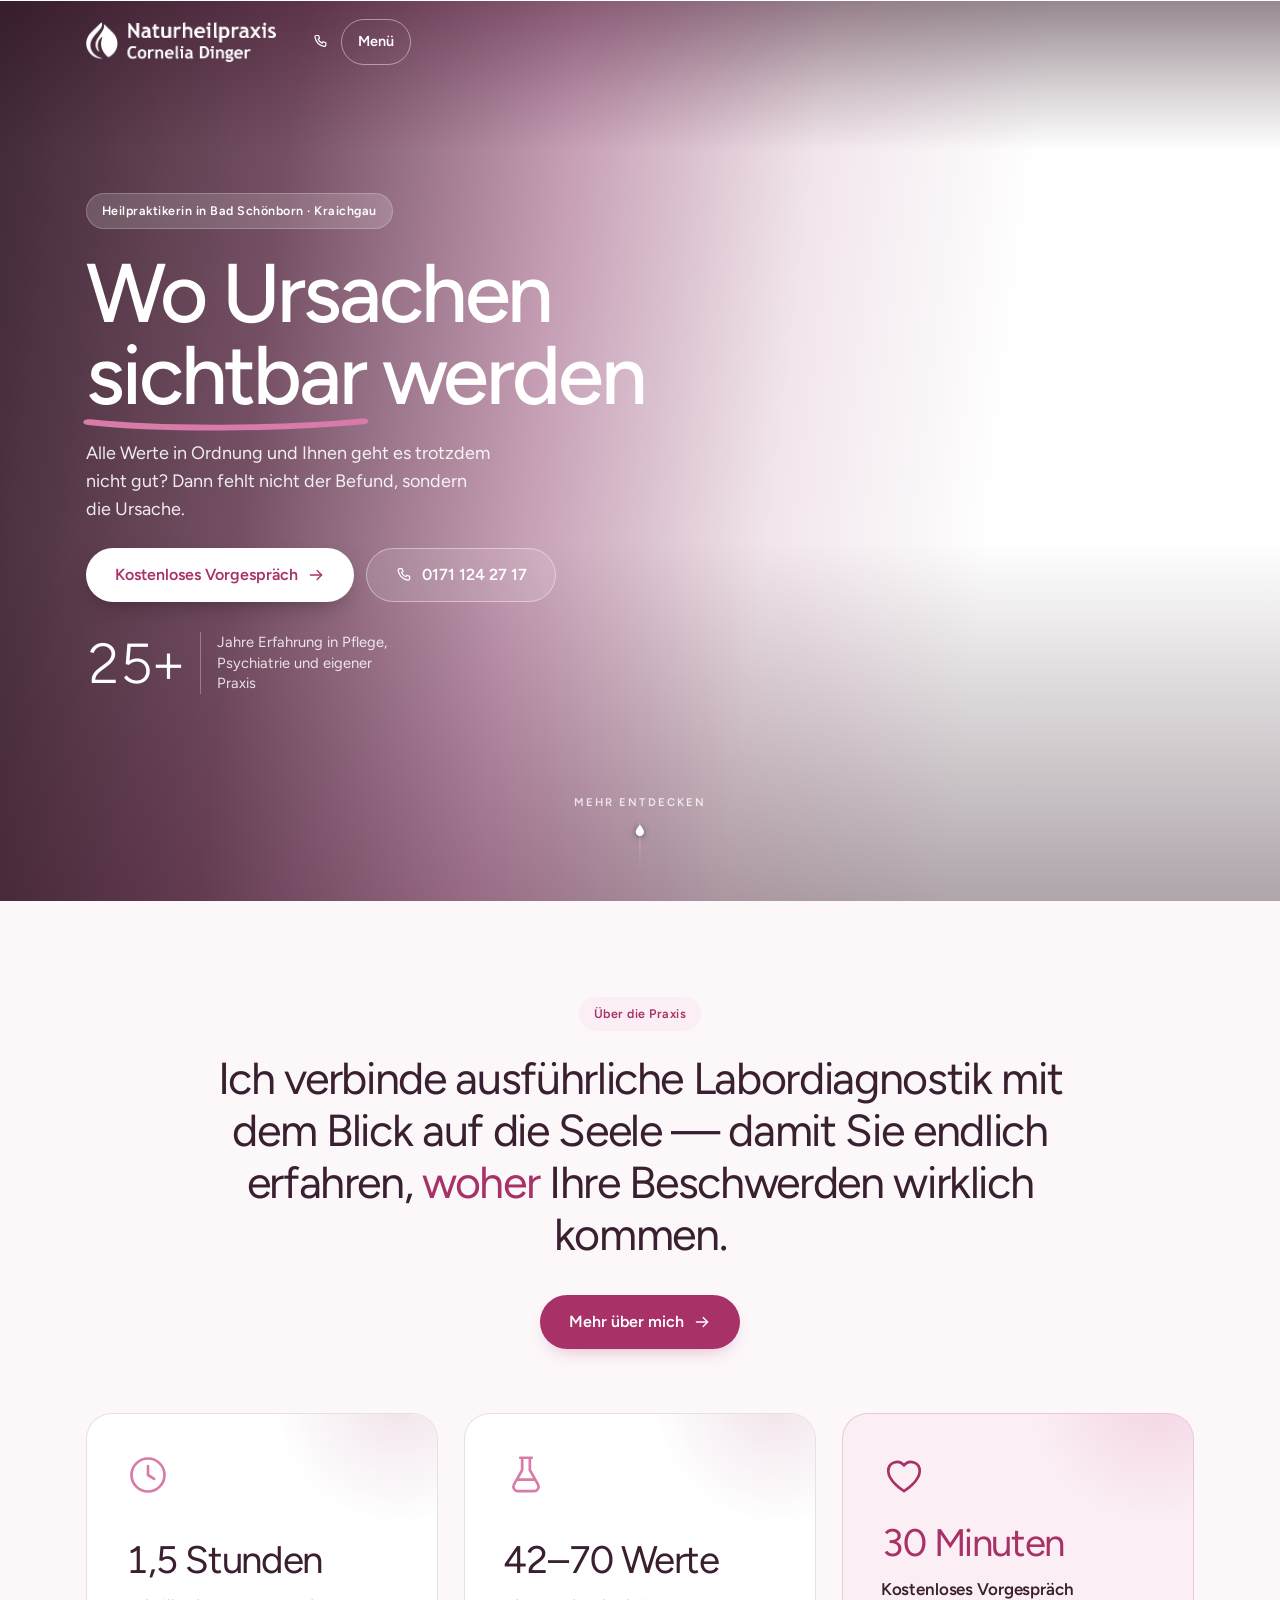
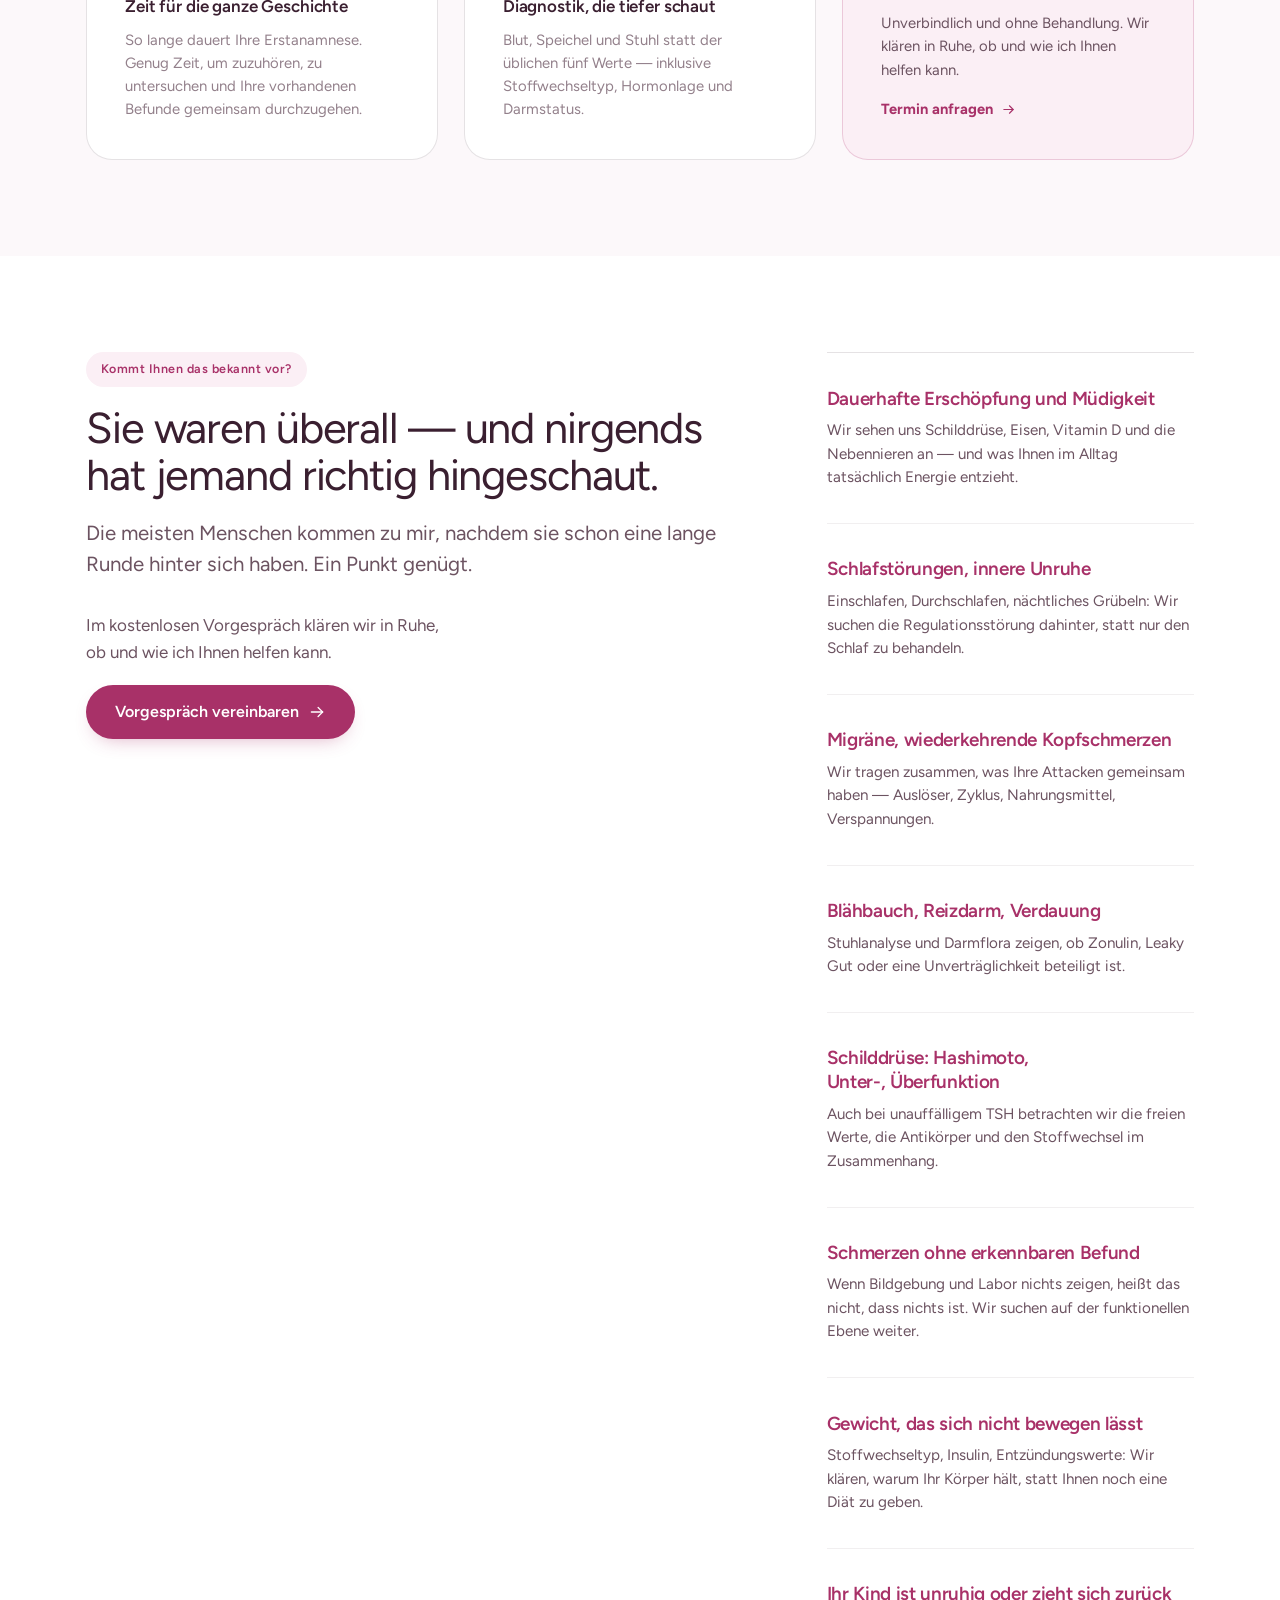
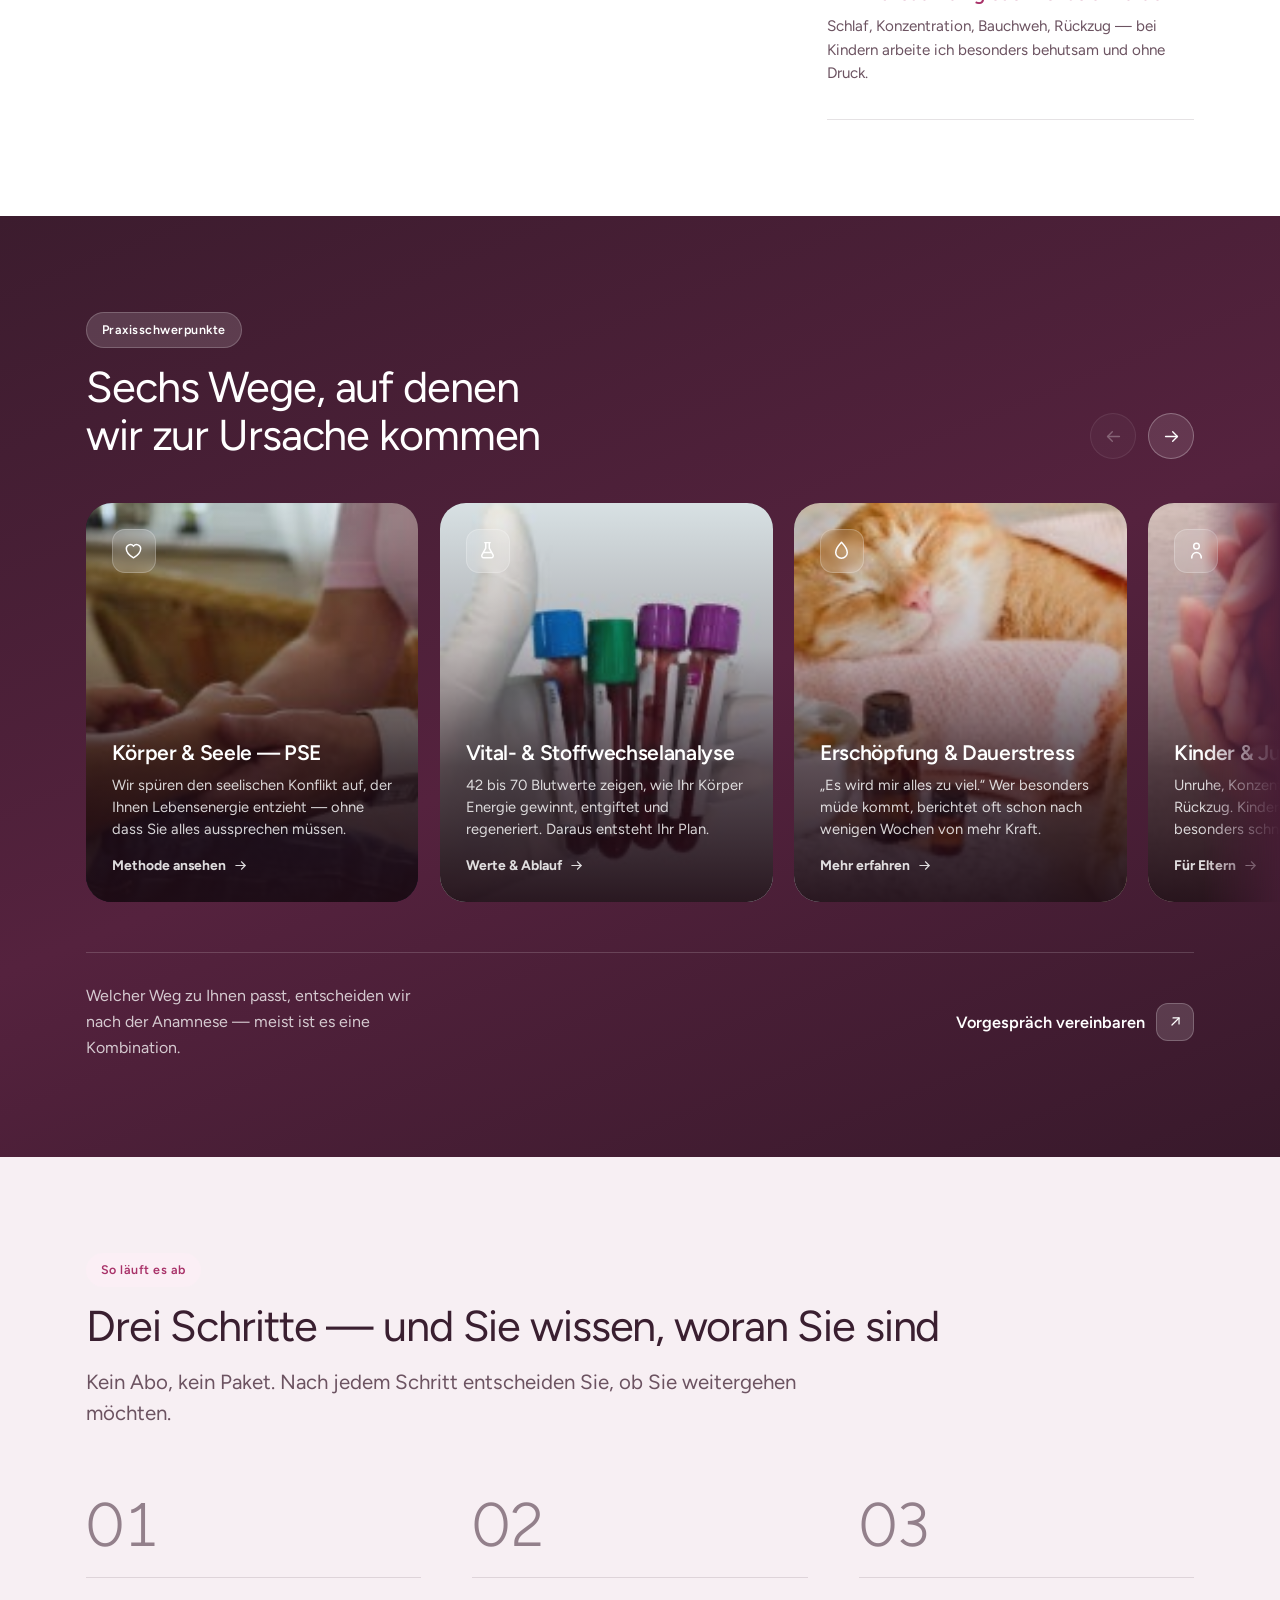
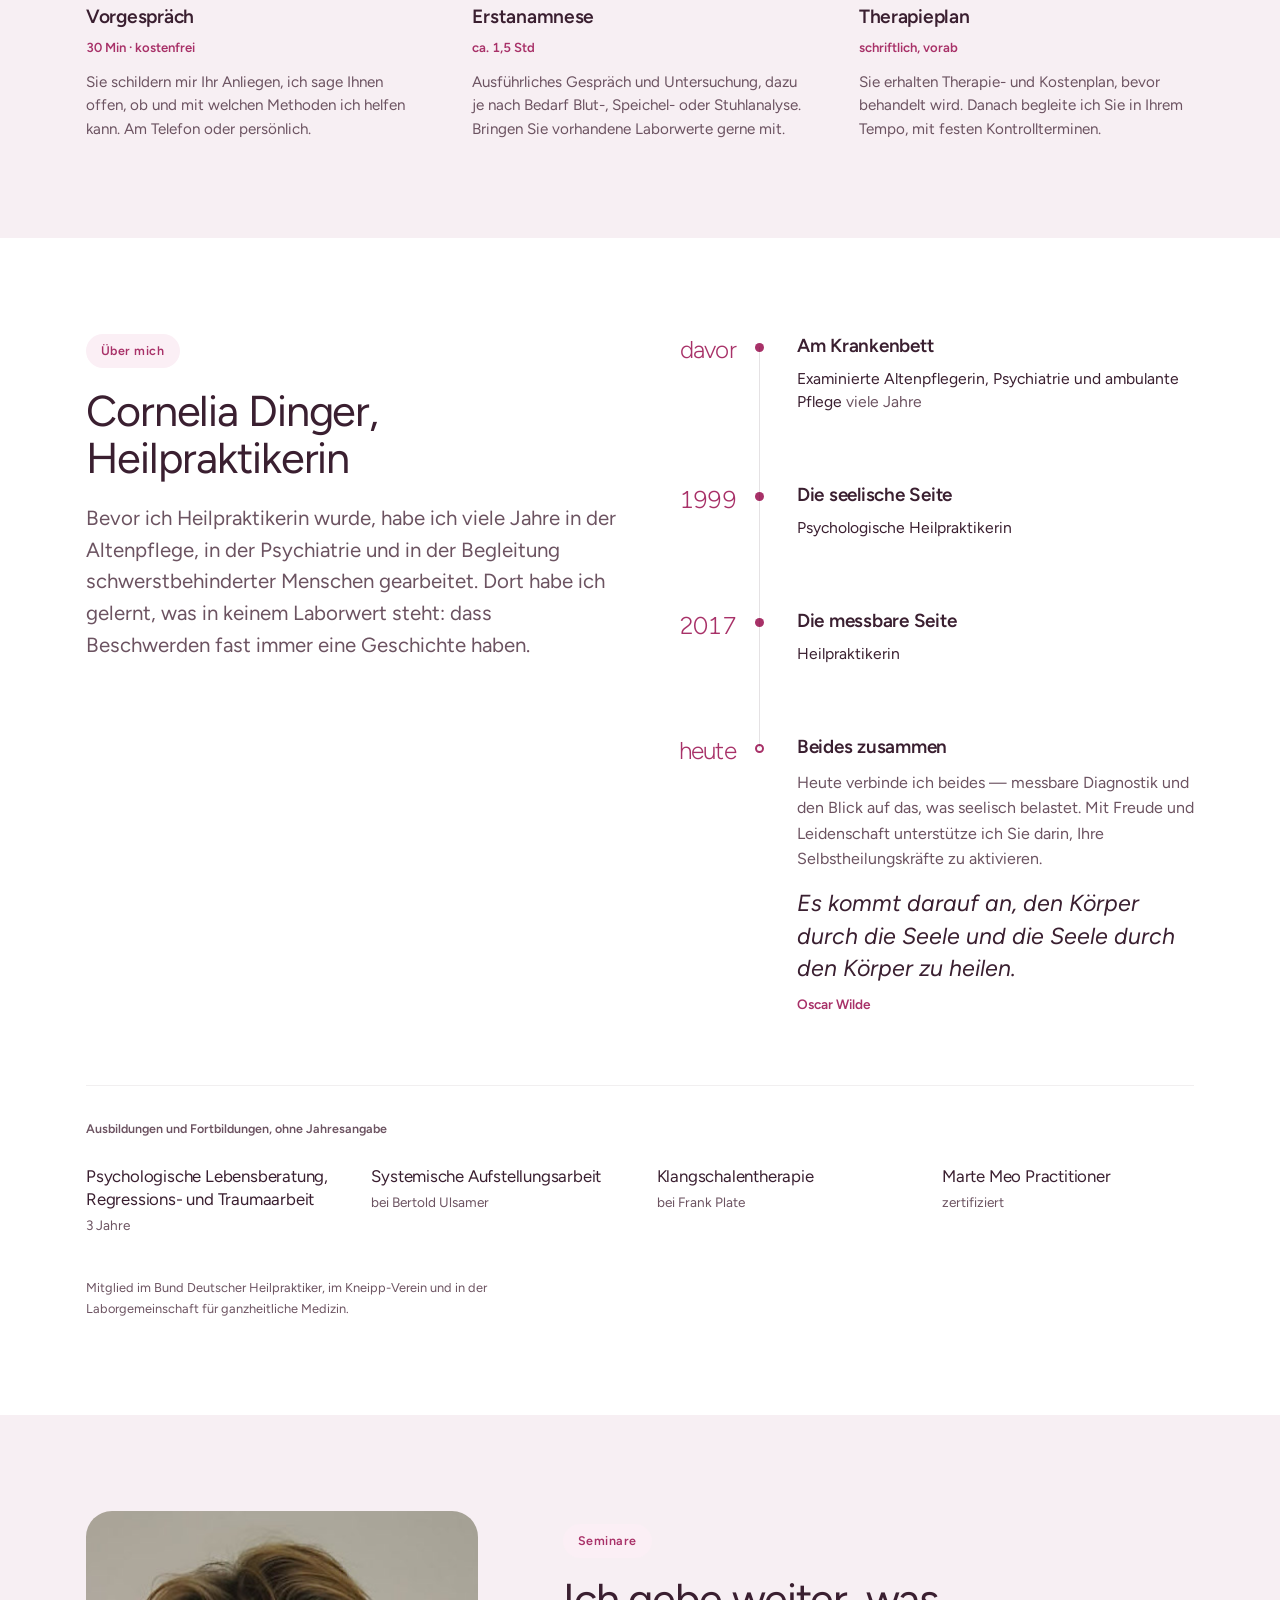
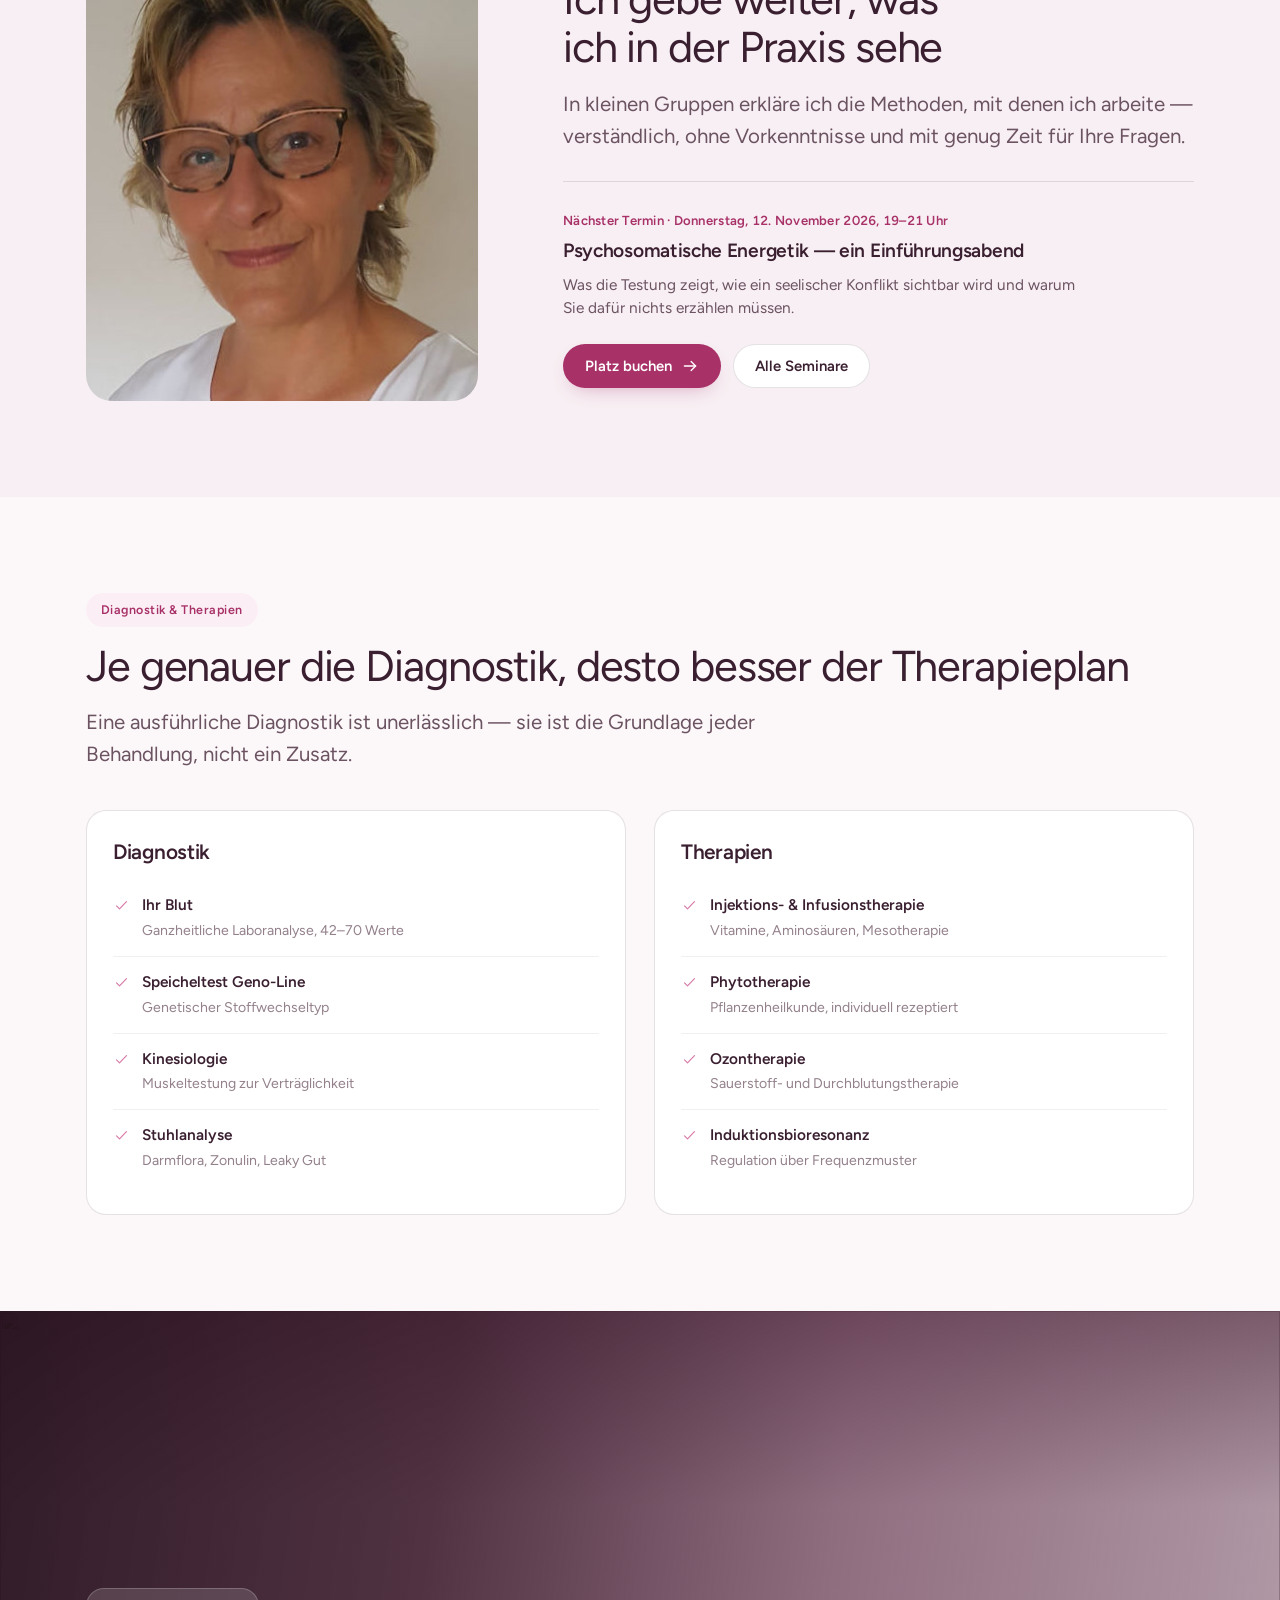
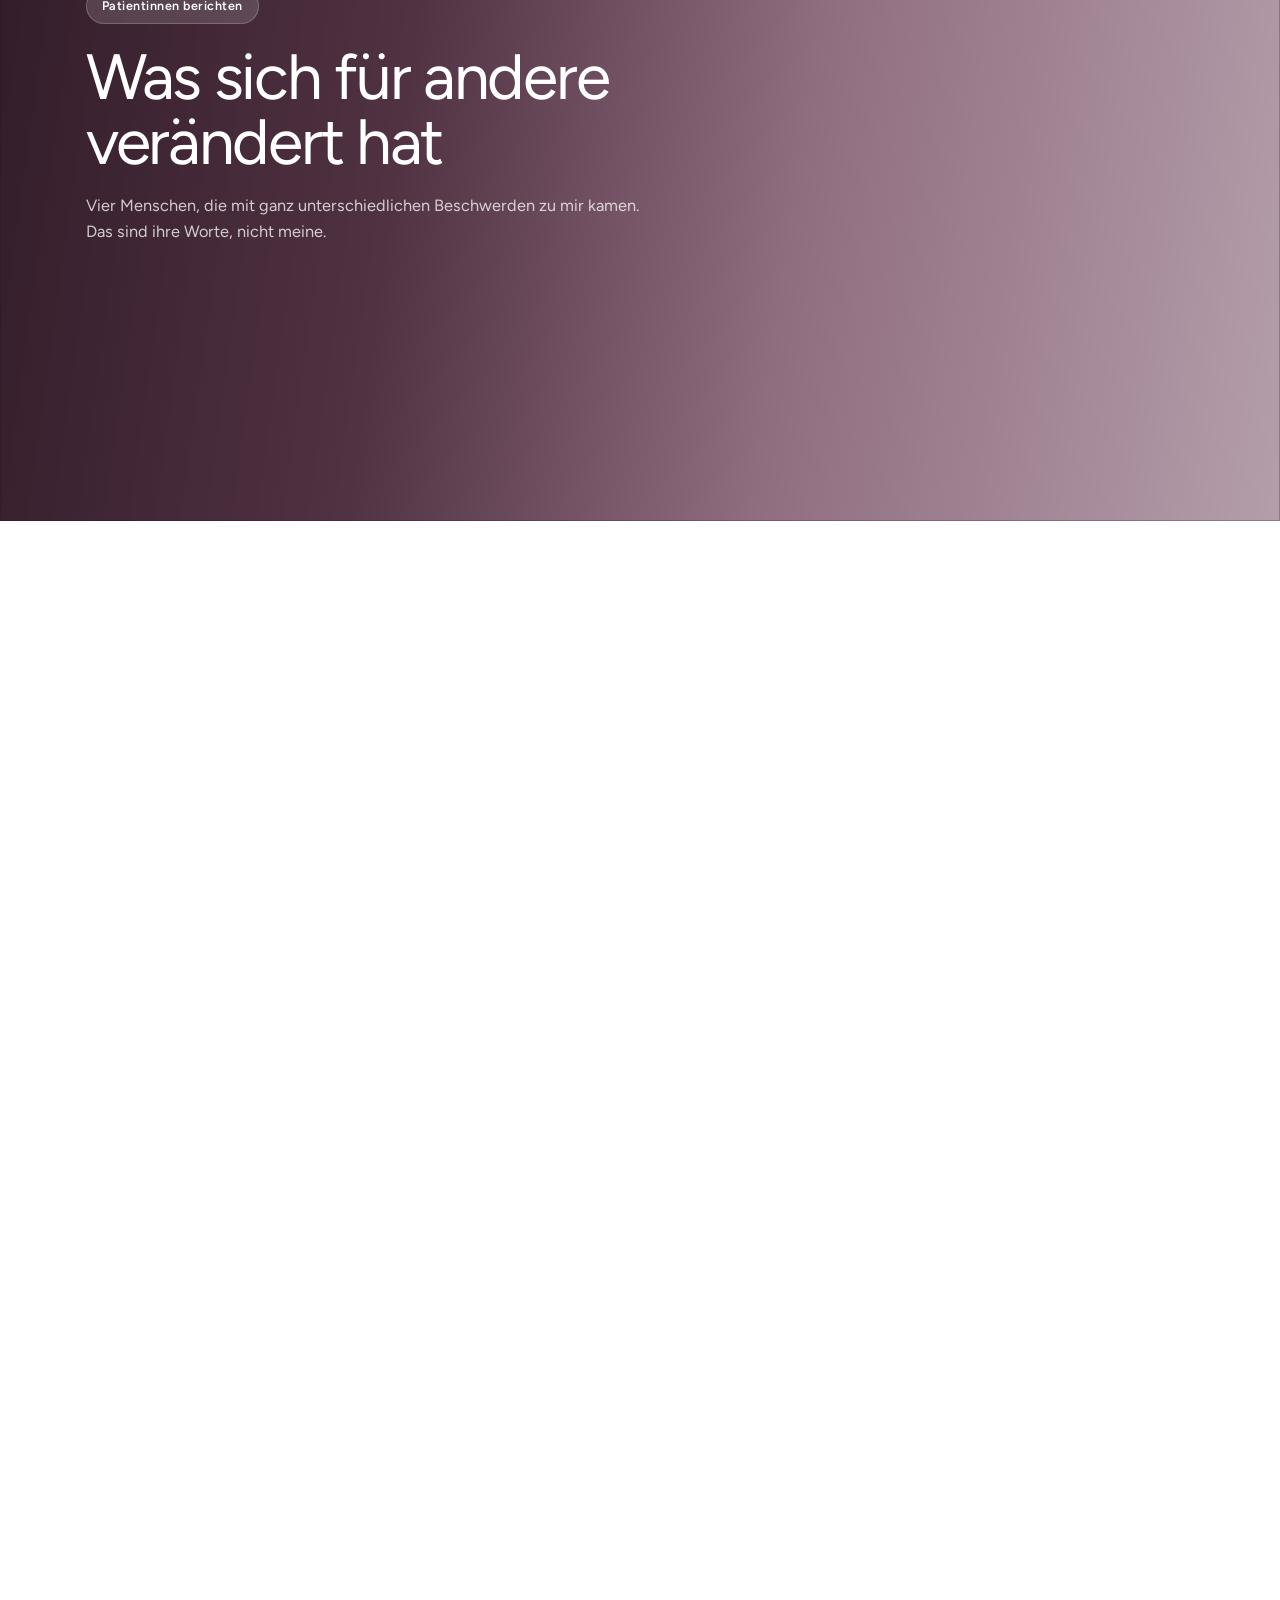
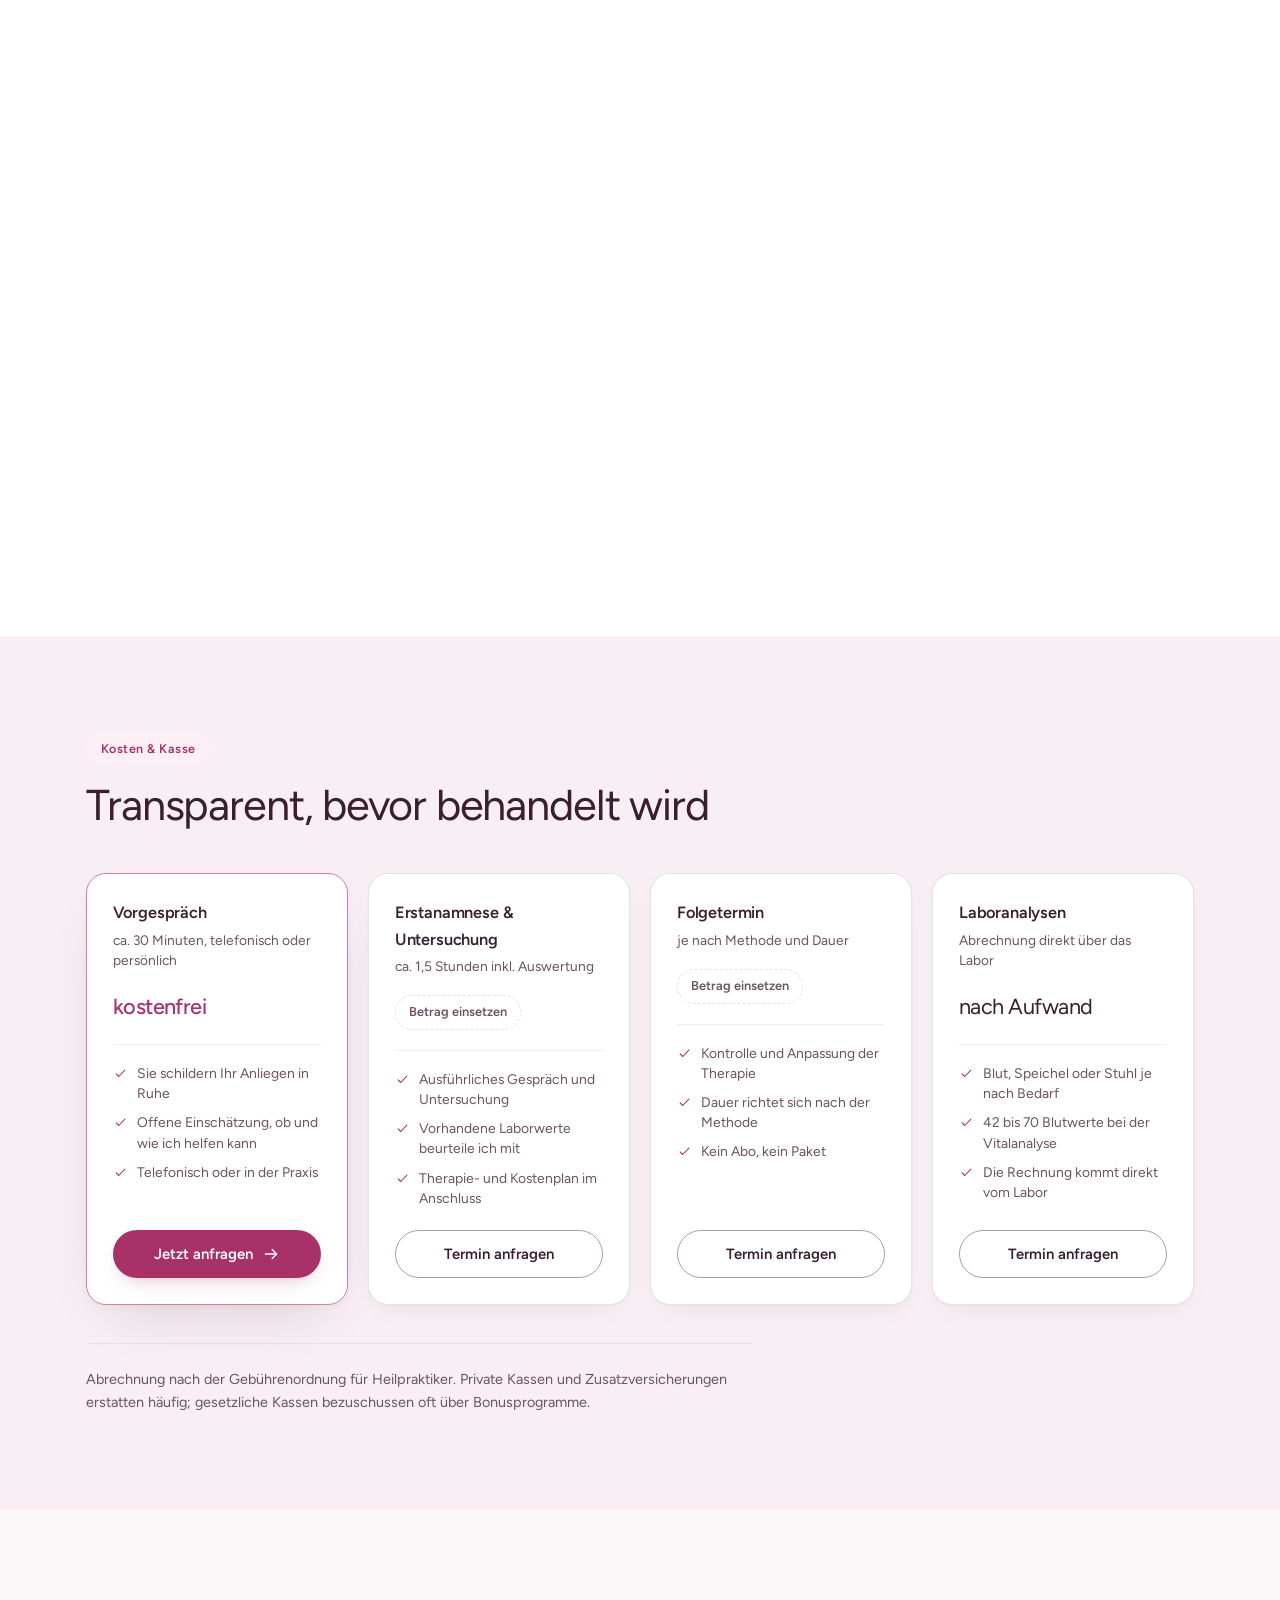
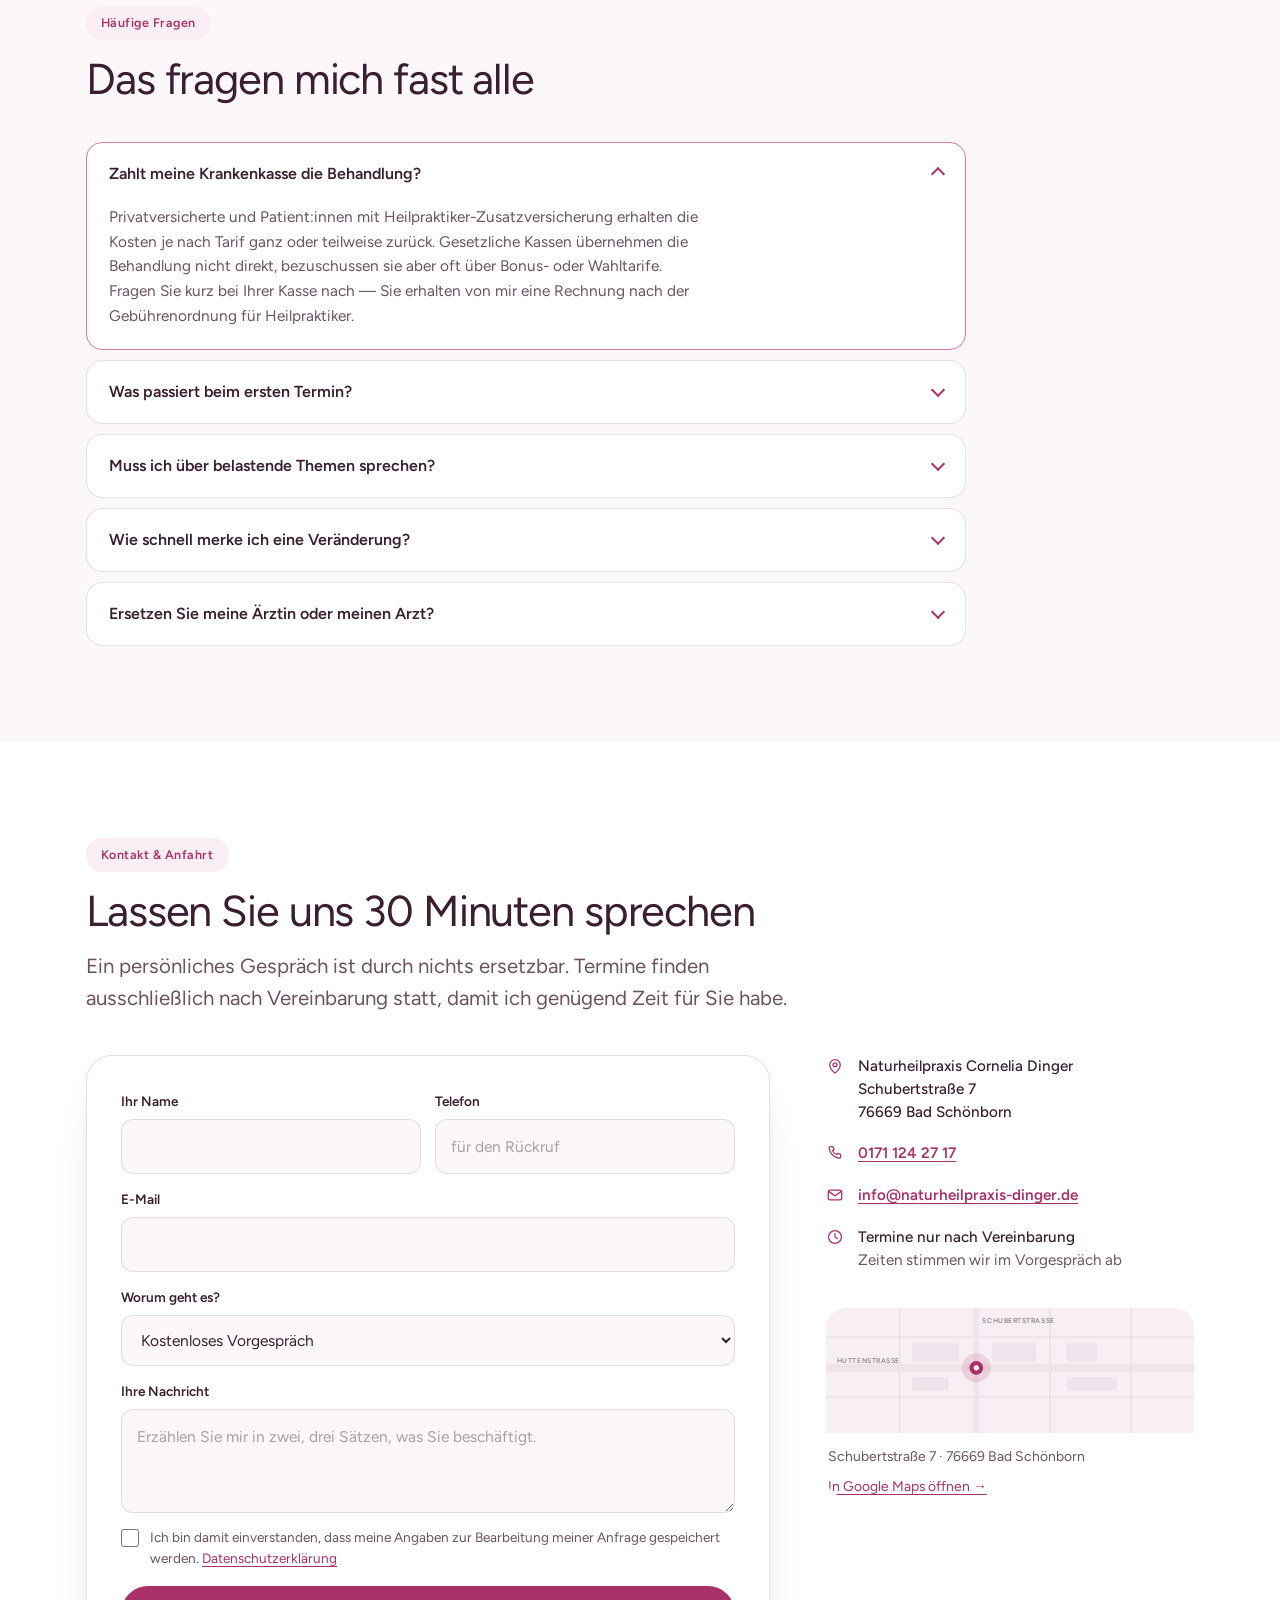
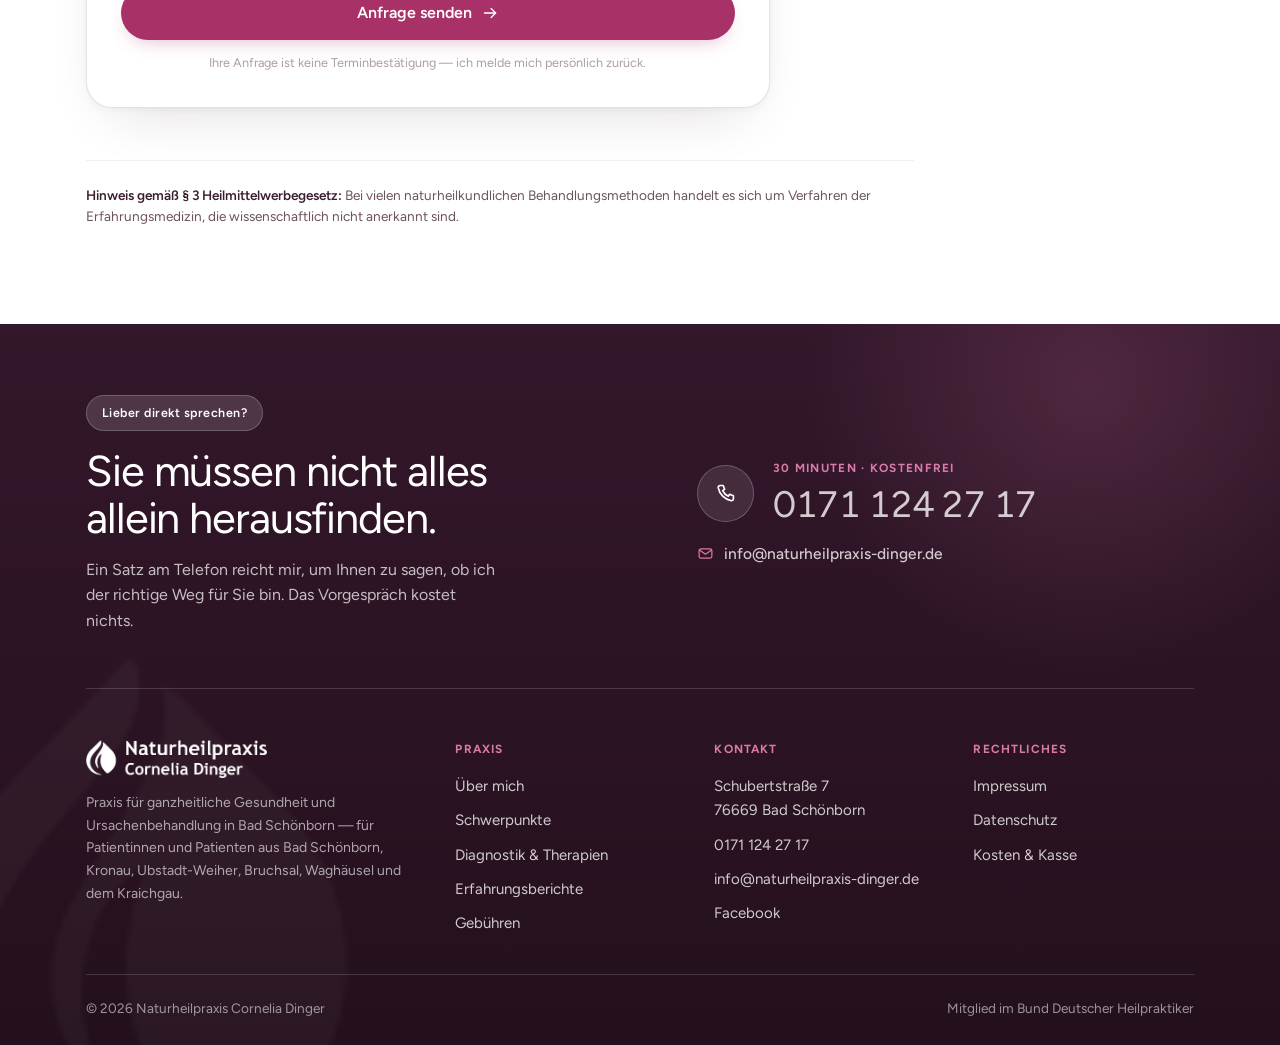
==== index.html @ 1a910f39 "Seminar page: icons on the facts, bigger photo, smaller byline portrait - the four facts each get an" ====
<!doctype html>
<html lang="de">
<meta charset="utf-8">

<!--
  ============================================================================
  Naturheilpraxis Cornelia Dinger — Startseite (Redesign v3)
  ----------------------------------------------------------------------------
  Design language follows the Clireo healthcare template
  (~/Downloads/clireo_framer_website.html), remapped onto the practice's own
  brand plum. What was ported from it:

    · LIGHT, AIRY GROUNDS — white plus brand-tinted washes, punctuated by
      exactly two dark bands (the services slider and the footer) plus the
      hero's gradient-over-photo
    · INK IS THE BRAND HUE, NOT BLACK — Clireo uses navy #1b2978 for all text;
      here that role is a deep plum, so nothing on the page is near-black
    · SURFACES + HAIRLINES DERIVED FROM THE HUE AT LOW ALPHA (2% / 5% / 13%)
      rather than neutral grey — this is what makes it read as one system
    · BIG TYPE AT LIGHT WEIGHT — 70px / w400 hero, 44px / w400 headings
    · GENEROUS ROUNDING — 20px dominant radius
    · BOOKING FORM IN THE HERO — Clireo's signature conversion pattern
    · SECOND, BRIGHTER ACCENT for small highlights (Clireo: #0099ff;
      here: the pink already inside the practice logo)

  Typeface: Figtree, not Clireo's Inter. Inter there is Framer's default
  placeholder ("Inter, Inter Placeholder, sans-serif"), not a brand decision;
  Figtree carries the same light-weight-at-large-size treatment with warmth
  suited to a naturopathic practice rather than a clinic.

  Photography is the practice's own, re-cropped from the existing site to
  remove baked-in pink frames and baked-in German text. Sources are only
  167-251px wide, so every image is placed at or below native size.
  See assets/ for originals and assets/clean/ for the repaired crops.

  SEO HEAD for the live domain:
  <title>Naturheilpraxis Cornelia Dinger | Heilpraktikerin in Bad Schönborn</title>
  <meta name="description" content="Ganzheitliche Ursachenbehandlung in Bad Schönborn:
    Psychosomatische Energetik (PSE), Vital- & Stoffwechselanalyse, Labordiagnostik.
    Kostenloses Vorgespräch – Heilpraktikerin Cornelia Dinger. Tel. 0171 124 27 17">
  <link rel="canonical" href="https://naturheilpraxis-dinger.de/">
  ============================================================================
-->
<title>Naturheilpraxis Cornelia Dinger</title>

<!-- Figtree is self-hosted. The Google Fonts CDN transmits the visitor's IP to
     Google on every page view, which LG München I (3 O 17493/20, 20 Jan 2022)
     held to be a GDPR violation without consent — not a risk worth carrying on
     a German practice site. Files are the same variable woff2 Google serves,
     under the SIL Open Font License; see assets/fonts/OFL.txt.
     crossorigin is required on a font preload even same-origin, because fonts
     are always fetched in CORS mode. -->
<link rel="preload" href="assets/fonts/figtree-latin.woff2" as="font" type="font/woff2" crossorigin>

<link rel="stylesheet" href="site.css">

<svg width="0" height="0" style="position:absolute" aria-hidden="true" focusable="false">
  <symbol id="i-check" viewBox="0 0 24 24"><path d="m5 12.6 4.2 4.2L19 6.6"/></symbol>
  <symbol id="i-phone" viewBox="0 0 24 24"><path d="M6.2 3.5h3l1.5 3.8-2 1.4a11.3 11.3 0 0 0 5.6 5.6l1.4-2 3.8 1.5v3a2 2 0 0 1-2.2 2A16.5 16.5 0 0 1 4.2 5.7a2 2 0 0 1 2-2.2Z"/></symbol>
  <symbol id="i-mail" viewBox="0 0 24 24"><rect x="3" y="5.5" width="18" height="13" rx="2.5"/><path d="m4 7.5 8 5.5 8-5.5"/></symbol>
  <symbol id="i-clock" viewBox="0 0 24 24"><circle cx="12" cy="12" r="8.6"/><path d="M12 7.4V12l3.2 2"/></symbol>
  <symbol id="i-pin" viewBox="0 0 24 24"><path d="M12 21.5s7-6.1 7-11a7 7 0 1 0-14 0c0 4.9 7 11 7 11Z"/><circle cx="12" cy="10.3" r="2.6"/></symbol>
  <symbol id="i-calendar" viewBox="0 0 24 24"><rect x="3.5" y="5" width="17" height="15.5" rx="2.5"/><path d="M3.5 10h17M8 3.2v3.4M16 3.2v3.4"/></symbol>
  <symbol id="i-euro" viewBox="0 0 24 24"><path d="M16.8 7.3a6 6 0 1 0 0 9.4"/><path d="M4.8 10.6h8M4.8 13.8h8"/></symbol>
  <symbol id="i-portrait" viewBox="0 0 24 24"><rect x="3.5" y="3.5" width="17" height="17" rx="3"/><circle cx="12" cy="10" r="2.9"/><path d="M6.6 19.2a5.6 5.6 0 0 1 10.8 0"/></symbol>
  <symbol id="i-arrow" viewBox="0 0 24 24"><path d="M4.5 12h15"/><path d="m13.5 6 6 6-6 6"/></symbol>
  <symbol id="i-lab" viewBox="0 0 24 24"><path d="M9 3h6M10 3v6.4L5.7 17a2.3 2.3 0 0 0 2 3.4h8.6a2.3 2.3 0 0 0 2-3.4L14 9.4V3"/><path d="M7.6 14.4h8.8"/></symbol>
  <symbol id="i-heart" viewBox="0 0 24 24"><path d="M12 20.4S3.8 15.4 3.8 9.9A4.6 4.6 0 0 1 12 7a4.6 4.6 0 0 1 8.2 2.9c0 5.5-8.2 10.5-8.2 10.5Z"/></symbol>
  <symbol id="i-arrow-ne" viewBox="0 0 24 24"><path d="M7 17 17 7"/><path d="M8.5 7H17v8.5"/></symbol>
  <symbol id="i-child" viewBox="0 0 24 24"><circle cx="12" cy="7" r="3.2"/><path d="M6.6 20.6c0-3.6 2.4-6.3 5.4-6.3s5.4 2.7 5.4 6.3"/></symbol>
  <symbol id="i-leaf" viewBox="0 0 24 24"><path d="M20 4c0 8.4-4.6 13.1-11 13.1-1.6 0-3-.3-4.2-.9C4.8 9.8 9.6 4.6 20 4Z"/><path d="M5 20c1.6-4.4 4.4-7.6 8.6-9.7"/></symbol>
  <symbol id="i-scale" viewBox="0 0 24 24"><circle cx="12" cy="12" r="8.6"/><path d="M12 12 8.6 8.2"/><path d="M12 3.4v1.6M20.6 12H19M12 20.6V19M3.4 12H5"/></symbol>
  <symbol id="i-droplet" viewBox="0 0 24 24"><path d="M12 2.6s6.6 7 6.6 11.6a6.6 6.6 0 0 1-13.2 0C5.4 9.6 12 2.6 12 2.6Z"/></symbol>
  <symbol id="i-shield" viewBox="0 0 24 24"><path d="M12 3l7 2.6v5.6c0 4.4-2.9 8-7 9.8-4.1-1.8-7-5.4-7-9.8V5.6L12 3Z"/></symbol>
  <symbol id="i-badge" viewBox="0 0 24 24"><circle cx="12" cy="9.5" r="5.8"/><path d="M8.4 14.3 7 21l5-2.4L17 21l-1.4-6.7"/></symbol>
</svg>

<header class="bar" id="bar">
  <div class="wrap bar__in">
    <a class="brand" href="#top" aria-label="Naturheilpraxis Cornelia Dinger — Startseite">
      <img src="assets/clean/logo.png" alt="Naturheilpraxis Cornelia Dinger" width="404" height="85">
    </a>
    <nav class="nav" aria-label="Hauptnavigation">
      <a href="#schwerpunkte">Schwerpunkte</a>
      <a href="#ablauf">Ablauf</a>
      <a href="#praxis">Über mich</a>
      <a href="#stimmen">Erfahrungen</a>
      <a href="seminare.htm">Seminare</a>
      <a href="#kosten">Kosten</a>
      <a href="#kontakt">Kontakt</a>
    </nav>
    <div class="bar__cta">
      <a class="bar__tel" href="tel:+491711242717"><svg class="ico"><use href="#i-phone"/></svg><span>0171 124 27 17</span></a>
      <a class="btn btn--primary btn--sm" href="#kontakt">Vorgespräch anfragen</a>
      <button class="burger" id="burger" aria-expanded="false" aria-controls="sheet">Menü</button>
    </div>
  </div>
</header>

<div class="sheet" id="sheet">
  <a href="#schwerpunkte">Schwerpunkte</a>
  <a href="#ablauf">Ablauf</a>
  <a href="#praxis">Über mich</a>
  <a href="#stimmen">Erfahrungen</a><a href="seminare.htm">Seminare</a>
  <a href="#kosten">Kosten &amp; Kasse</a>
  <a href="#kontakt">Kontakt &amp; Anfahrt</a>
</div>

<main id="top">

  <!-- HERO -->
  <section class="hero">
    <!-- PLACEHOLDER IMAGE — replace before launch.
         assets/clean/hero.jpg is an unlicensed iStock comp (id 1255606124, ElenaMist)
         cropped (top 410px, ffmpeg) from hero-homepage-background.jpg to drop the watermarks. Swap in a licensed file or a real
         photo of the practice at ~2400x1400; same path, no code change needed. -->
    <div class="hero__bg" aria-hidden="true">
      <video class="hero__vid" autoplay muted loop playsinline preload="auto"
             poster="assets/clean/hero-video-poster.jpg" width="768" height="432">
        <source src="assets/istockphoto-1140371472-640_adpp_is.mp4" type="video/mp4">
      </video>
    </div>
    <div class="hero__veil" aria-hidden="true"></div>

    <div class="wrap hero__in">
      <div class="hero__copy">
        <span class="eyebrow">Heilpraktikerin in Bad Schönborn · Kraichgau</span>
        <h1>Wo Ursachen <span class="mark">sichtbar<svg class="mark__line" viewBox="0 0 100 12" preserveAspectRatio="none" aria-hidden="true" focusable="false"><path d="M1.5 4.4C26 9.9 70 9.6 98.6 3.9"/></svg></span> werden</h1>
        <p class="lede">
          Alle Werte in Ordnung und Ihnen geht es trotzdem nicht gut? Dann fehlt nicht
          der Befund, sondern die Ursache.
        </p>
        <div class="hero__actions">
          <a class="btn btn--primary" href="#kontakt">Kostenloses Vorgespräch <svg class="ico"><use href="#i-arrow"/></svg></a>
          <a class="btn btn--ghost" href="tel:+491711242717"><svg class="ico"><use href="#i-phone"/></svg> 0171 124 27 17</a>
        </div>
        <div class="hero__stat">
          <span class="hero__stat-n">25+</span>
          <span class="hero__stat-t">Jahre Erfahrung in Pflege, Psychiatrie und eigener Praxis</span>
        </div>
      </div>
    </div>

    <a class="scrollcue" id="scrollcue" href="#beschwerden">
      <span class="scrollcue__label">Mehr entdecken</span>
      <span class="scrollcue__track" aria-hidden="true">
        <svg class="scrollcue__drop" viewBox="0 0 24 24"><use href="#i-droplet"/></svg>
      </span>
    </a>
  </section>

  <!-- STATEMENT + FACTS
       The four photographs that used to sit here (1020 / 1021 / 1019 / 1447)
       stay in assets/clean/ for a later section. -->
  <section class="section tint" id="ueber">
    <div class="wrap center">
      <span class="eyebrow eyebrow--c">Über die Praxis</span>
      <p class="statement">
        Ich verbinde ausführliche Labordiagnostik mit dem Blick auf die Seele —
        damit Sie endlich erfahren, <em>woher</em> Ihre Beschwerden wirklich kommen.
      </p>

      <div class="afterline">
        <a class="btn btn--primary" href="#praxis">Mehr über mich <svg class="ico"><use href="#i-arrow"/></svg></a>
      </div>

      <div class="facts">
        <div class="fact">
          <svg class="fact__ico"><use href="#i-clock"/></svg>
          <span class="fact__n">1,5 Stunden</span>
          <span class="fact__l">Zeit für die ganze Geschichte</span>
          <span class="fact__d">So lange dauert Ihre Erstanamnese. Genug Zeit, um zuzuhören, zu untersuchen und Ihre vorhandenen Befunde gemeinsam durchzugehen.</span>
        </div>
        <div class="fact">
          <svg class="fact__ico"><use href="#i-lab"/></svg>
          <span class="fact__n">42–70 Werte</span>
          <span class="fact__l">Diagnostik, die tiefer schaut</span>
          <span class="fact__d">Blut, Speichel und Stuhl statt der üblichen fünf Werte — inklusive Stoffwechseltyp, Hormonlage und Darmstatus.</span>
        </div>
        <a class="fact fact--offer" href="#kontakt">
          <svg class="fact__ico"><use href="#i-heart"/></svg>
          <span class="fact__n">30 Minuten</span>
          <span class="fact__l">Kostenloses Vorgespräch</span>
          <span class="fact__d">Unverbindlich und ohne Behandlung. Wir klären in Ruhe, ob und wie ich Ihnen helfen kann.</span>
          <span class="fact__go">Termin anfragen <svg class="ico"><use href="#i-arrow"/></svg></span>
        </a>
      </div>
    </div>
  </section>

  <!-- SYMPTOMS -->
  <section class="section" id="beschwerden">
    <div class="wrap two two--sticky two--wideleft">
      <div class="stack" style="gap:18px">
        <span class="eyebrow">Kommt Ihnen das bekannt vor?</span>
        <h2>Sie waren überall — und nirgends hat jemand richtig hingeschaut.</h2>
        <p class="lede">Die meisten Menschen kommen zu mir, nachdem sie schon eine lange Runde hinter sich haben. Ein Punkt genügt.</p>
        <div class="after">
          <p>Im kostenlosen Vorgespräch klären wir in Ruhe, ob und wie ich Ihnen helfen kann.</p>
          <a class="btn btn--primary" href="#kontakt">Vorgespräch vereinbaren <svg class="ico"><use href="#i-arrow"/></svg></a>
        </div>
      </div>
      <ul class="symptoms">
        <li>
          <h3>Dauerhafte Erschöpfung und Müdigkeit</h3>
          <p>Wir sehen uns Schilddrüse, Eisen, Vitamin D und die Nebennieren an — und was Ihnen im Alltag tatsächlich Energie entzieht.</p>
        </li>
        <li>
          <h3>Schlafstörungen, innere Unruhe</h3>
          <p>Einschlafen, Durchschlafen, nächtliches Grübeln: Wir suchen die Regulationsstörung dahinter, statt nur den Schlaf zu behandeln.</p>
        </li>
        <li>
          <h3>Migräne, wiederkehrende Kopfschmerzen</h3>
          <p>Wir tragen zusammen, was Ihre Attacken gemeinsam haben — Auslöser, Zyklus, Nahrungsmittel, Verspannungen.</p>
        </li>
        <li>
          <h3>Blähbauch, Reizdarm, Verdauung</h3>
          <p>Stuhlanalyse und Darmflora zeigen, ob Zonulin, Leaky Gut oder eine Unverträglichkeit beteiligt ist.</p>
        </li>
        <li>
          <h3>Schilddrüse: Hashimoto, Unter-, Überfunktion</h3>
          <p>Auch bei unauffälligem TSH betrachten wir die freien Werte, die Antikörper und den Stoffwechsel im Zusammenhang.</p>
        </li>
        <li>
          <h3>Schmerzen ohne erkennbaren Befund</h3>
          <p>Wenn Bildgebung und Labor nichts zeigen, heißt das nicht, dass nichts ist. Wir suchen auf der funktionellen Ebene weiter.</p>
        </li>
        <li>
          <h3>Gewicht, das sich nicht bewegen lässt</h3>
          <p>Stoffwechseltyp, Insulin, Entzündungswerte: Wir klären, warum Ihr Körper hält, statt Ihnen noch eine Diät zu geben.</p>
        </li>
        <li>
          <h3>Ihr Kind ist unruhig oder zieht sich zurück</h3>
          <p>Schlaf, Konzentration, Bauchweh, Rückzug — bei Kindern arbeite ich besonders behutsam und ohne Druck.</p>
        </li>
      </ul>
    </div>
  </section>

  <!-- SERVICES (dark band + slider) -->
  <section class="section dark" id="schwerpunkte">
    <div class="wrap shead">
      <div class="stack shead__t">
        <span class="eyebrow">Praxisschwerpunkte</span>
        <h2>Sechs Wege, auf denen<br>wir zur Ursache kommen</h2>
      </div>
      <div class="sarrows">
        <button class="sarrow sarrow--prev" id="sprev" aria-label="Vorherige Schwerpunkte" aria-controls="slider">
          <svg class="ico"><use href="#i-arrow"/></svg>
        </button>
        <button class="sarrow sarrow--next" id="snext" aria-label="Weitere Schwerpunkte" aria-controls="slider">
          <svg class="ico"><use href="#i-arrow"/></svg>
        </button>
      </div>
    </div>

    <div class="wrap">
      <div class="sliderwrap">
      <div class="slider" id="slider" role="region" aria-label="Praxisschwerpunkte, horizontal scrollbar">
        <a class="scard" href="pse.htm">
          <img src="assets/clean/1021.jpg" alt="Hände der Heilpraktikerin bei der Testung am Arm" width="167" height="206">
          <span class="scard__ico"><svg class="ico"><use href="#i-heart"/></svg></span>
          <h3>Körper &amp; Seele — PSE</h3>
          <p>Wir spüren den seelischen Konflikt auf, der Ihnen Lebensenergie entzieht — ohne dass Sie alles aussprechen müssen.</p>
          <span class="scard__go">Methode ansehen <svg class="ico"><use href="#i-arrow"/></svg></span>
        </a>
        <a class="scard" href="vital-stoffwechsel.htm">
          <img src="assets/clean/1019.jpg" alt="Blutröhrchen für die ganzheitliche Laboranalyse" width="167" height="206">
          <span class="scard__ico"><svg class="ico"><use href="#i-lab"/></svg></span>
          <h3>Vital- &amp; Stoffwechselanalyse</h3>
          <p>42 bis 70 Blutwerte zeigen, wie Ihr Körper Energie gewinnt, entgiftet und regeneriert. Daraus entsteht Ihr Plan.</p>
          <span class="scard__go">Werte &amp; Ablauf <svg class="ico"><use href="#i-arrow"/></svg></span>
        </a>
        <a class="scard" href="eswirdmiralleszuviel.htm">
          <img src="assets/clean/ruhe.jpg" alt="Handtuch und ätherische Öle, Sinnbild für Ruhe und Regeneration" width="251" height="145">
          <span class="scard__ico"><svg class="ico"><use href="#i-droplet"/></svg></span>
          <h3>Erschöpfung &amp; Dauerstress</h3>
          <p>„Es wird mir alles zu viel.“ Wer besonders müde kommt, berichtet oft schon nach wenigen Wochen von mehr Kraft.</p>
          <span class="scard__go">Mehr erfahren <svg class="ico"><use href="#i-arrow"/></svg></span>
        </a>
        <a class="scard" href="kinder.htm">
          <img src="assets/clean/kinder.jpg" alt="Kinderhände und Erwachsenenhände halten gemeinsam ein Herz" width="133" height="202">
          <span class="scard__ico"><svg class="ico"><use href="#i-child"/></svg></span>
          <h3>Kinder &amp; Jugendliche</h3>
          <p>Unruhe, Konzentrationsprobleme, ADHS, Rückzug. Kinder reagieren auf PSE besonders schnell.</p>
          <span class="scard__go">Für Eltern <svg class="ico"><use href="#i-arrow"/></svg></span>
        </a>
        <a class="scard" href="uebergewicht.htm">
          <img src="assets/clean/1018.jpg" alt="Darstellung der Darmflora unter der Lupe" width="167" height="206">
          <span class="scard__ico"><svg class="ico"><use href="#i-scale"/></svg></span>
          <h3>Mit Genuss zum Wunschgewicht</h3>
          <p>Abnehmen über Stoffwechsel und Darmgesundheit statt über Verzicht — mit Begleitung, nicht mit Verboten.</p>
          <span class="scard__go">Konzept ansehen <svg class="ico"><use href="#i-arrow"/></svg></span>
        </a>
        <a class="scard" href="entspannung-pur.htm">
          <img src="assets/clean/1020.jpg" alt="Braune Arzneiflaschen mit Lavendel und Heilkräutern" width="167" height="206">
          <span class="scard__ico"><svg class="ico"><use href="#i-leaf"/></svg></span>
          <h3>Entspannung pur</h3>
          <p>Klangschalenmassage, energetische Heilmassage, Fußreflexzonen- und Sportmassage.</p>
          <span class="scard__go">Massagen ansehen <svg class="ico"><use href="#i-arrow"/></svg></span>
        </a>
      </div>
      </div>

      <div class="sfoot">
        <p>Welcher Weg zu Ihnen passt, entscheiden wir nach der Anamnese — meist ist es eine Kombination.</p>
        <a href="#kontakt">
          Vorgespräch vereinbaren
          <span class="sq"><svg class="ico"><use href="#i-arrow-ne"/></svg></span>
        </a>
      </div>
    </div>
  </section>

  <!-- ABLAUF -->
  <section class="section tint-2" id="ablauf">
    <div class="wrap stack" style="gap:16px;margin-bottom:clamp(44px,5vw,68px)">
      <span class="eyebrow">So läuft es ab</span>
      <h2>Drei Schritte — und Sie wissen, woran Sie sind</h2>
      <p class="lede">Kein Abo, kein Paket. Nach jedem Schritt entscheiden Sie, ob Sie weitergehen möchten.</p>
    </div>
    <div class="wrap">
      <ol class="flow" role="list">
        <li class="flow__step">
          <span class="flow__n">01</span>
          <div class="flow__body">
            <h3>Vorgespräch</h3>
            <span class="flow__meta">30 Min · kostenfrei</span>
            <p>Sie schildern mir Ihr Anliegen, ich sage Ihnen offen, ob und mit welchen Methoden ich helfen kann. Am Telefon oder persönlich.</p>
          </div>
        </li>
        <li class="flow__step">
          <span class="flow__n">02</span>
          <div class="flow__body">
            <h3>Erstanamnese</h3>
            <span class="flow__meta">ca. 1,5 Std</span>
            <p>Ausführliches Gespräch und Untersuchung, dazu je nach Bedarf Blut-, Speichel- oder Stuhlanalyse. Bringen Sie vorhandene Laborwerte gerne mit.</p>
          </div>
        </li>
        <li class="flow__step">
          <span class="flow__n">03</span>
          <div class="flow__body">
            <h3>Therapieplan</h3>
            <span class="flow__meta">schriftlich, vorab</span>
            <p>Sie erhalten Therapie- und Kostenplan, bevor behandelt wird. Danach begleite ich Sie in Ihrem Tempo, mit festen Kontrollterminen.</p>
          </div>
        </li>
      </ol>
    </div>
  </section>

  <!-- ABOUT -->
  <section class="section" id="praxis">
    <div class="wrap two two--sticky two--even">
      <div class="bio">
        <span class="eyebrow">Über mich</span>
        <h2>Cornelia Dinger, Heilpraktikerin</h2>
        <p class="lede">
          Bevor ich Heilpraktikerin wurde, habe ich viele Jahre in der Altenpflege, in der
          Psychiatrie und in der Begleitung schwerstbehinderter Menschen gearbeitet. Dort
          habe ich gelernt, was in keinem Laborwert steht: dass Beschwerden fast immer
          eine Geschichte haben.
        </p>
      </div>

      <ol class="path" role="list">
        <li class="path__era">
          <span class="path__when">davor</span>
          <div class="path__what">
            <h3>Am Krankenbett</h3>
            <p class="path__cred">Examinierte Altenpflegerin, Psychiatrie und ambulante Pflege <i>viele Jahre</i></p>
          </div>
        </li>
        <li class="path__era">
          <span class="path__when">1999</span>
          <div class="path__what">
            <h3>Die seelische Seite</h3>
            <p class="path__cred">Psychologische Heilpraktikerin</p>
          </div>
        </li>
        <li class="path__era">
          <span class="path__when">2017</span>
          <div class="path__what">
            <h3>Die messbare Seite</h3>
            <p class="path__cred">Heilpraktikerin</p>
          </div>
        </li>
        <li class="path__era path__era--now">
          <span class="path__when">heute</span>
          <div class="path__what">
            <h3>Beides zusammen</h3>
            <p class="path__now">
              Heute verbinde ich beides — messbare Diagnostik und den Blick auf das, was
              seelisch belastet. Mit Freude und Leidenschaft unterstütze ich Sie darin,
              Ihre Selbstheilungskräfte zu aktivieren.
            </p>
            <blockquote class="pullquote">
              Es kommt darauf an, den Körper durch die Seele und die Seele durch den Körper zu heilen.
              <cite>Oscar Wilde</cite>
            </blockquote>
          </div>
        </li>
      </ol>
    </div>

    <div class="wrap">
      <div class="coda">
        <h3 class="coda__h">Ausbildungen und Fortbildungen, ohne Jahresangabe</h3>
        <ul class="coda__list">
          <li>Psychologische Lebensberatung, Regressions- und Traumaarbeit <i>3 Jahre</i></li>
          <li>Systemische Aufstellungsarbeit <i>bei Bertold Ulsamer</i></li>
          <li>Klangschalentherapie <i>bei Frank Plate</i></li>
          <li>Marte Meo Practitioner <i>zertifiziert</i></li>
        </ul>
        <p class="coda__member">
          Mitglied im Bund Deutscher Heilpraktiker, im Kneipp-Verein und in der
          Laborgemeinschaft für ganzheitliche Medizin.
        </p>
      </div>
    </div>
  </section>

  <!-- SEMINARE -->
  <section class="section tint-2" id="seminare">
    <div class="wrap sem">
      <figure class="sem__portrait">
        <img src="assets/clean/cornelia.jpg" alt="Cornelia Dinger, Heilpraktikerin" width="392" height="482" loading="lazy" decoding="async">
      </figure>

      <div class="sem__body">
        <span class="eyebrow">Seminare</span>
        <h2>Ich gebe weiter, was ich in der Praxis sehe</h2>
        <p class="lede">
          In kleinen Gruppen erkläre ich die Methoden, mit denen ich arbeite — verständlich,
          ohne Vorkenntnisse und mit genug Zeit für Ihre Fragen.
        </p>

        <div class="sem__next">
          <span class="sem__when">Nächster Termin · Donnerstag, 12. November 2026, 19–21 Uhr</span>
          <h3>Psychosomatische Energetik — ein Einführungsabend</h3>
          <p>
            Was die Testung zeigt, wie ein seelischer Konflikt sichtbar wird und warum
            Sie dafür nichts erzählen müssen.
          </p>
          <div class="sem__acts">
            <a class="btn btn--primary btn--sm" href="seminar-pse-einfuehrung.htm">Platz buchen <svg class="ico"><use href="#i-arrow"/></svg></a>
            <a class="btn btn--ghost btn--sm" href="seminare.htm">Alle Seminare</a>
          </div>
        </div>
      </div>
    </div>
  </section>

  <!-- METHODS -->
  <section class="section tint" id="methoden">
    <div class="wrap stack" style="gap:16px;margin-bottom:40px">
      <span class="eyebrow">Diagnostik &amp; Therapien</span>
      <h2>Je genauer die Diagnostik, desto besser der Therapieplan</h2>
      <p class="lede">Eine ausführliche Diagnostik ist unerlässlich — sie ist die Grundlage jeder Behandlung, nicht ein Zusatz.</p>
    </div>
    <div class="wrap methods">
      <div class="mpanel">
        <h3>Diagnostik</h3>
        <ul>
          <li><svg class="ico"><use href="#i-check"/></svg><span><b>Ihr Blut</b><i>Ganzheitliche Laboranalyse, 42–70 Werte</i></span></li>
          <li><svg class="ico"><use href="#i-check"/></svg><span><b>Speicheltest Geno-Line</b><i>Genetischer Stoffwechseltyp</i></span></li>
          <li><svg class="ico"><use href="#i-check"/></svg><span><b>Kinesiologie</b><i>Muskeltestung zur Verträglichkeit</i></span></li>
          <li><svg class="ico"><use href="#i-check"/></svg><span><b>Stuhlanalyse</b><i>Darmflora, Zonulin, Leaky Gut</i></span></li>
        </ul>
      </div>
      <div class="mpanel">
        <h3>Therapien</h3>
        <ul>
          <li><svg class="ico"><use href="#i-check"/></svg><span><b>Injektions- &amp; Infusionstherapie</b><i>Vitamine, Aminosäuren, Mesotherapie</i></span></li>
          <li><svg class="ico"><use href="#i-check"/></svg><span><b>Phytotherapie</b><i>Pflanzenheilkunde, individuell rezeptiert</i></span></li>
          <li><svg class="ico"><use href="#i-check"/></svg><span><b>Ozontherapie</b><i>Sauerstoff- und Durchblutungstherapie</i></span></li>
          <li><svg class="ico"><use href="#i-check"/></svg><span><b>Induktionsbioresonanz</b><i>Regulation über Frequenzmuster</i></span></li>
        </ul>
      </div>
    </div>
  </section>

  <!-- VOICE WALL (sticky 90svh stage, cards clipped inside it) -->
  <section class="vwall" id="vwall">
    <div class="vwall__stage">
      <div class="vwall__bg" aria-hidden="true">
        <img src="assets/clean/voices-bg.jpg" alt="" width="1800" height="1198" loading="lazy" decoding="async">
      </div>
      <div class="vwall__veil" aria-hidden="true"></div>

      <div class="wrap vwall__in">
        <div class="vwall__l" id="stimmen">
          <span class="eyebrow">Patientinnen berichten</span>
          <h2>Was sich für andere verändert hat</h2>
          <p>Vier Menschen, die mit ganz unterschiedlichen Beschwerden zu mir kamen. Das sind ihre Worte, nicht meine.</p>
        </div>
        <div class="vwall__col">
          <div class="vwall__cards" id="vwcards">
      <figure class="vcard">
        <blockquote>„Meine innere Unruhe war so groß, dass ich sogar in Ruhephasen Muskelzuckungen hatte. Zu meinem Erstaunen verschwand mit der Anspannung auch mein Asthma, obwohl ich dafür doch gar nicht gezielt behandelt wurde.“</blockquote>
        <a class="vcard__more" href="patientenstimmen.htm">Ganzen Bericht lesen <span class="sq" aria-hidden="true">+</span></a>
        <figcaption class="vcard__who"><b>Carolin</b><span>48 Jahre · Innere Unruhe · PSE</span></figcaption>
      </figure>

      <figure class="vcard">
        <blockquote>„Ich hatte Bluthochdruck und ein fürchterliches Völlegefühl. Ich habe wieder Lebensenergie, bin lebensfroher und kann auch mal wieder eine Pizza mit Wohlgefühl und Genuss essen.“</blockquote>
        <a class="vcard__more" href="patientenstimmen.htm">Ganzen Bericht lesen <span class="sq" aria-hidden="true">+</span></a>
        <figcaption class="vcard__who"><b>Heidi</b><span>50 Jahre · Bluthochdruck, Völlegefühl</span></figcaption>
      </figure>

      <figure class="vcard">
        <blockquote>„Die Schwellungen und Schmerzen sind alle weg, auch am Morgen wo es immer am schlimmsten war. Mittlerweile bin ich schmerzfrei, dank PSE und einer Stoffwechseloptimierung mit entsprechender Ernährung.“</blockquote>
        <a class="vcard__more" href="patientenstimmen.htm">Ganzen Bericht lesen <span class="sq" aria-hidden="true">+</span></a>
        <figcaption class="vcard__who"><b>Petra</b><span>36 Jahre · Polyarthritis, chronische Schmerzen</span></figcaption>
      </figure>

      <figure class="vcard">
        <blockquote>„Sarah ist empathischer geworden, sie spricht wieder mit mir und erzählt auch, was in der Schule los ist. Sarahs Schulnoten haben sich in einigen Fächern um zwei Noten verbessert.“</blockquote>
        <a class="vcard__more" href="patientenstimmen.htm">Ganzen Bericht lesen <span class="sq" aria-hidden="true">+</span></a>
        <figcaption class="vcard__who"><b>Sarahs Mutter</b><span>Sarah, 13 Jahre · Schule, Rückzug</span></figcaption>
      </figure>
          </div>
        </div>
      </div>
    </div>
  </section>

  <!-- FEES + FAQ -->
  <!-- KOSTEN -->
  <section class="section tint-2" id="kosten">
    <div class="wrap stack" style="gap:16px">
      <span class="eyebrow">Kosten &amp; Kasse</span>
      <h2>Transparent, bevor behandelt wird</h2>
    </div>
    <div class="wrap">
      <ul class="fees">
        <li class="is-entry">
          <b>Vorgespräch</b>
          <i>ca. 30 Minuten, telefonisch oder persönlich</i>
          <span class="price price--free">kostenfrei</span>
          <ul class="incl">
            <li><svg class="ico"><use href="#i-check"/></svg>Sie schildern Ihr Anliegen in Ruhe</li>
            <li><svg class="ico"><use href="#i-check"/></svg>Offene Einschätzung, ob und wie ich helfen kann</li>
            <li><svg class="ico"><use href="#i-check"/></svg>Telefonisch oder in der Praxis</li>
          </ul>
          <a class="btn btn--primary btn--sm" href="#kontakt">Jetzt anfragen <svg class="ico"><use href="#i-arrow"/></svg></a>
        </li>
        <li>
          <b>Erstanamnese &amp; Untersuchung</b>
          <i>ca. 1,5 Stunden inkl. Auswertung</i>
          <span class="price--slot">Betrag einsetzen</span>
          <ul class="incl">
            <li><svg class="ico"><use href="#i-check"/></svg>Ausführliches Gespräch und Untersuchung</li>
            <li><svg class="ico"><use href="#i-check"/></svg>Vorhandene Laborwerte beurteile ich mit</li>
            <li><svg class="ico"><use href="#i-check"/></svg>Therapie- und Kostenplan im Anschluss</li>
          </ul>
          <a class="btn btn--ghost btn--sm" href="#kontakt">Termin anfragen</a>
        </li>
        <li>
          <b>Folgetermin</b>
          <i>je nach Methode und Dauer</i>
          <span class="price--slot">Betrag einsetzen</span>
          <ul class="incl">
            <li><svg class="ico"><use href="#i-check"/></svg>Kontrolle und Anpassung der Therapie</li>
            <li><svg class="ico"><use href="#i-check"/></svg>Dauer richtet sich nach der Methode</li>
            <li><svg class="ico"><use href="#i-check"/></svg>Kein Abo, kein Paket</li>
          </ul>
          <a class="btn btn--ghost btn--sm" href="#kontakt">Termin anfragen</a>
        </li>
        <li>
          <b>Laboranalysen</b>
          <i>Abrechnung direkt über das Labor</i>
          <span class="price">nach Aufwand</span>
          <ul class="incl">
            <li><svg class="ico"><use href="#i-check"/></svg>Blut, Speichel oder Stuhl je nach Bedarf</li>
            <li><svg class="ico"><use href="#i-check"/></svg>42 bis 70 Blutwerte bei der Vitalanalyse</li>
            <li><svg class="ico"><use href="#i-check"/></svg>Die Rechnung kommt direkt vom Labor</li>
          </ul>
          <a class="btn btn--ghost btn--sm" href="#kontakt">Termin anfragen</a>
        </li>
      </ul>
      <p class="hint">Abrechnung nach der Gebührenordnung für Heilpraktiker. Private Kassen und Zusatzversicherungen erstatten häufig; gesetzliche Kassen bezuschussen oft über Bonusprogramme.</p>
    </div>
  </section>

  <!-- HÄUFIGE FRAGEN -->
  <section class="section tint" id="fragen">
    <div class="wrap stack" style="gap:16px">
      <span class="eyebrow">Häufige Fragen</span>
      <h2>Das fragen mich fast alle</h2>
    </div>
    <div class="wrap">
      <div class="faq">
        <details class="q" open>
          <summary>Zahlt meine Krankenkasse die Behandlung?</summary>
          <p>Privatversicherte und Patient:innen mit Heilpraktiker-Zusatzversicherung erhalten die Kosten je nach Tarif ganz oder teilweise zurück. Gesetzliche Kassen übernehmen die Behandlung nicht direkt, bezuschussen sie aber oft über Bonus- oder Wahltarife. Fragen Sie kurz bei Ihrer Kasse nach — Sie erhalten von mir eine Rechnung nach der Gebührenordnung für Heilpraktiker.</p>
        </details>
        <details class="q">
          <summary>Was passiert beim ersten Termin?</summary>
          <p>Wir nehmen uns rund 1,5 Stunden Zeit. Ich höre zu, frage nach Ihrer Vorgeschichte, untersuche Sie und sehe mir vorhandene Laborwerte an. Bringen Sie deshalb gerne alle Befunde mit, die Sie haben. Behandelt wird erst, wenn Sie den Therapie- und Kostenplan kennen.</p>
        </details>
        <details class="q">
          <summary>Muss ich über belastende Themen sprechen?</summary>
          <p>Nein. Genau das ist die Stärke der Psychosomatischen Energetik: Der seelische Konflikt wird über Testung ermittelt und mit homöopathischen Komplexmitteln gelöst. Sie müssen schmerzhafte Erlebnisse nicht erzählen, um sie loszulassen.</p>
        </details>
        <details class="q">
          <summary>Wie schnell merke ich eine Veränderung?</summary>
          <p>Das ist individuell. Viele Klient:innen, die besonders müde und erschöpft kommen, berichten schon nach wenigen Wochen von mehr Lebensenergie und besserem Schlaf. Chronische Beschwerden brauchen erfahrungsgemäß mehrere Monate Begleitung.</p>
        </details>
        <details class="q">
          <summary>Ersetzen Sie meine Ärztin oder meinen Arzt?</summary>
          <p>Nein. Ich arbeite ergänzend zur schulmedizinischen Behandlung und rate niemandem, verordnete Medikamente eigenmächtig abzusetzen. Wo eine ärztliche Abklärung nötig ist, sage ich Ihnen das deutlich.</p>
        </details>
      </div>
    </div>
  </section>

  <!-- CONTACT -->
  <section class="section" id="kontakt">
    <div class="wrap stack" style="gap:16px;margin-bottom:40px">
      <span class="eyebrow">Kontakt &amp; Anfahrt</span>
      <h2>Lassen Sie uns 30 Minuten sprechen</h2>
      <p class="lede">Ein persönliches Gespräch ist durch nichts ersetzbar. Termine finden ausschließlich nach Vereinbarung statt, damit ich genügend Zeit für Sie habe.</p>
    </div>
    <div class="wrap contact">
      <form class="panel" id="form">
        <div class="fbody">
          <div class="row2">
            <div class="field"><label for="f-name">Ihr Name</label><input id="f-name" name="name" type="text" autocomplete="name" required></div>
            <div class="field"><label for="f-tel">Telefon</label><input id="f-tel" name="tel" type="tel" autocomplete="tel" placeholder="für den Rückruf"></div>
          </div>
          <div class="field"><label for="f-mail">E-Mail</label><input id="f-mail" name="email" type="email" autocomplete="email" required></div>
          <div class="field">
            <label for="f-topic">Worum geht es?</label>
            <select id="f-topic" name="topic">
              <option>Kostenloses Vorgespräch</option>
              <option>Erschöpfung, Stress, Schlaf</option>
              <option>Stoffwechsel, Schilddrüse, Darm</option>
              <option>Schmerzen</option>
              <option>Mein Kind</option>
              <option>Gewicht</option>
              <option>Massage / Entspannung</option>
              <option>Etwas anderes</option>
            </select>
          </div>
          <div class="field"><label for="f-msg">Ihre Nachricht</label><textarea id="f-msg" name="message" placeholder="Erzählen Sie mir in zwei, drei Sätzen, was Sie beschäftigt."></textarea></div>
          <label class="check">
            <input type="checkbox" name="consent" required>
            <span>Ich bin damit einverstanden, dass meine Angaben zur Bearbeitung meiner Anfrage gespeichert werden. <a href="datenschutz.htm">Datenschutzerklärung</a></span>
          </label>
          <button class="btn btn--primary" type="submit" style="width:100%">Anfrage senden <svg class="ico"><use href="#i-arrow"/></svg></button>
          <p class="appt__foot">Ihre Anfrage ist keine Terminbestätigung — ich melde mich persönlich zurück.</p>
        </div>
        <div class="sent" role="status">
          <svg class="ico"><use href="#i-check"/></svg>
          <h3 style="font-size:1.3rem">Vielen Dank für Ihre Nachricht.</h3>
          <p style="color:var(--body)">Ich melde mich persönlich bei Ihnen zurück. Wenn es dringend ist, erreichen Sie mich unter <a href="tel:+491711242717">0171 124 27 17</a>.</p>
          <p class="appt__foot">Entwurf: im Livebetrieb an das Praxis-Postfach angebunden.</p>
        </div>
      </form>

      <div class="info">
        <dl>
          <dt><svg class="ico"><use href="#i-pin"/></svg></dt>
          <dd>Naturheilpraxis Cornelia Dinger<br>Schubertstraße 7<br>76669 Bad Schönborn</dd>
          <dt><svg class="ico"><use href="#i-phone"/></svg></dt>
          <dd><a href="tel:+491711242717">0171 124 27 17</a></dd>
          <dt><svg class="ico"><use href="#i-mail"/></svg></dt>
          <dd><a href="mailto:info@naturheilpraxis-dinger.de">info@naturheilpraxis-dinger.de</a></dd>
          <dt><svg class="ico"><use href="#i-clock"/></svg></dt>
          <dd>Termine nur nach Vereinbarung<br><span class="info__sub">Zeiten stimmen wir im Vorgespräch ab</span></dd>
        </dl>

        <div class="mapcard">
          <svg viewBox="0 0 480 164" role="img" aria-label="Lageplan: Schubertstraße 7, 76669 Bad Schönborn">
            <rect width="480" height="164" fill="var(--wash-2)"/>
            <g stroke="var(--hairline)" stroke-width="1"><path d="M0 38h480M0 116h480M96 0v164M292 0v164M398 0v164"/></g>
            <path d="M0 78h480" stroke="var(--wash-3)" stroke-width="10" fill="none"/>
            <path d="M196 0v164" stroke="var(--wash-3)" stroke-width="7" fill="none"/>
            <g fill="var(--wash-3)">
              <rect x="112" y="46" width="62" height="24" rx="3"/><rect x="216" y="46" width="58" height="24" rx="3"/>
              <rect x="112" y="90" width="48" height="18" rx="3"/><rect x="314" y="90" width="66" height="18" rx="3"/>
              <rect x="314" y="46" width="40" height="24" rx="3"/>
            </g>
            <text x="14" y="72" fill="var(--muted)" font-family="Figtree,sans-serif" font-size="9" font-weight="600" letter-spacing=".08em">HUTTENSTRASSE</text>
            <text x="204" y="20" fill="var(--muted)" font-family="Figtree,sans-serif" font-size="9" font-weight="600" letter-spacing=".08em">SCHUBERTSTRASSE</text>
            <g transform="translate(196 78)"><circle r="19" fill="var(--accent)" opacity=".15"/><circle r="9" fill="var(--accent)"/><circle r="3.4" fill="var(--canvas)"/></g>
          </svg>
          <div class="mapcard__foot">
            <span>Schubertstraße 7 · 76669 Bad Schönborn</span>
            <a href="https://www.google.de/maps/place/Schubertstra%C3%9Fe+7,+76669+Bad+Sch%C3%B6nborn" target="_blank" rel="noopener">In Google Maps öffnen →</a>
          </div>
        </div>
      </div>
    </div>

    <div class="wrap">
      <p class="legal"><strong>Hinweis gemäß § 3 Heilmittelwerbegesetz:</strong> Bei vielen naturheilkundlichen Behandlungsmethoden handelt es sich um Verfahren der Erfahrungsmedizin, die wissenschaftlich nicht anerkannt sind.</p>
    </div>
  </section>
</main>

<footer class="foot">
  <img class="foot__mark" src="assets/clean/mark.png" alt="" aria-hidden="true" width="560" height="580" loading="lazy" decoding="async">
  <div class="wrap">
    <div class="footcta">
      <div>
        <span class="eyebrow">Lieber direkt sprechen?</span>
        <h2>Sie müssen nicht alles<br>allein herausfinden.</h2>
        <p>Ein Satz am Telefon reicht mir, um Ihnen zu sagen, ob ich der richtige Weg für Sie bin. Das Vorgespräch kostet nichts.</p>
      </div>
      <div class="footcta__r">
        <a class="bigtel" href="tel:+491711242717">
          <span class="bigtel__ring"><svg class="ico"><use href="#i-phone"/></svg></span>
          <span class="bigtel__t">
            <small>30 Minuten · kostenfrei</small>
            <b>0171 124 27 17</b>
          </span>
        </a>
        <a class="footmail" href="mailto:info@naturheilpraxis-dinger.de">
          <svg class="ico"><use href="#i-mail"/></svg> info@naturheilpraxis-dinger.de
        </a>
      </div>
    </div>

    <div class="foot__grid">
      <div>
        <img class="foot__logo" src="assets/clean/logo.png" alt="Naturheilpraxis Cornelia Dinger" width="404" height="85">
        <p class="foot__note">Praxis für ganzheitliche Gesundheit und Ursachenbehandlung in Bad Schönborn — für Patientinnen und Patienten aus Bad Schönborn, Kronau, Ubstadt-Weiher, Bruchsal, Waghäusel und dem Kraichgau.</p>
      </div>
      <div>
        <h4>Praxis</h4>
        <ul>
          <li><a href="praxis.htm">Über mich</a></li>
          <li><a href="#schwerpunkte">Schwerpunkte</a></li>
          <li><a href="#methoden">Diagnostik &amp; Therapien</a></li>
          <li><a href="patientenstimmen.htm">Erfahrungsberichte</a></li>
          <li><a href="gebuehren.htm">Gebühren</a></li>
        </ul>
      </div>
      <div>
        <h4>Kontakt</h4>
        <ul>
          <li>Schubertstraße 7<br>76669 Bad Schönborn</li>
          <li><a href="tel:+491711242717">0171 124 27 17</a></li>
          <li><a href="mailto:info@naturheilpraxis-dinger.de">info@naturheilpraxis-dinger.de</a></li>
          <li><a href="https://de-de.facebook.com/pg/NaturheilpraxisDinger" target="_blank" rel="noopener">Facebook</a></li>
        </ul>
      </div>
      <div>
        <h4>Rechtliches</h4>
        <ul>
          <li><a href="impressum.htm">Impressum</a></li>
          <li><a href="datenschutz.htm">Datenschutz</a></li>
          <li><a href="#kosten">Kosten &amp; Kasse</a></li>
        </ul>
      </div>
    </div>
    <div class="foot__bar">
      <span>© 2026 Naturheilpraxis Cornelia Dinger</span>
      <span>Mitglied im Bund Deutscher Heilpraktiker</span>
    </div>
  </div>
</footer>

<div class="mcta">
  <a class="btn btn--ghost" href="tel:+491711242717"><svg class="ico"><use href="#i-phone"/></svg> Anrufen</a>
  <a class="btn btn--primary" href="#kontakt">Vorgespräch</a>
</div>

<script type="application/ld+json">
{
  "@context":"https://schema.org",
  "@graph":[
    {
      "@type":["MedicalBusiness","HealthAndBeautyBusiness"],
      "@id":"https://naturheilpraxis-dinger.de/#praxis",
      "name":"Naturheilpraxis Cornelia Dinger",
      "description":"Praxis für ganzheitliche Gesundheit und Ursachenbehandlung in Bad Schönborn: Psychosomatische Energetik (PSE), Vital- und Stoffwechselanalyse, Labordiagnostik, Phytotherapie.",
      "url":"https://naturheilpraxis-dinger.de/",
      "telephone":"+49-171-1242717",
      "email":"info@naturheilpraxis-dinger.de",
      "priceRange":"$$",
      "address":{"@type":"PostalAddress","streetAddress":"Schubertstraße 7","postalCode":"76669","addressLocality":"Bad Schönborn","addressRegion":"Baden-Württemberg","addressCountry":"DE"},
      "geo":{"@type":"GeoCoordinates","latitude":49.2220392,"longitude":8.6625043},
      "areaServed":["Bad Schönborn","Kronau","Ubstadt-Weiher","Bruchsal","Waghäusel","Kraichgau","Karlsruhe"],
      "sameAs":["https://de-de.facebook.com/pg/NaturheilpraxisDinger"],
      "founder":{"@type":"Person","name":"Cornelia Dinger","jobTitle":"Heilpraktikerin"},
      "availableService":[
        {"@type":"MedicalTherapy","name":"Psychosomatische Energetik (PSE)"},
        {"@type":"MedicalTest","name":"Vital- und Stoffwechselanalyse"},
        {"@type":"MedicalTherapy","name":"Phytotherapie"},
        {"@type":"MedicalTherapy","name":"Ozontherapie"},
        {"@type":"MedicalTherapy","name":"Injektions- und Infusionstherapie"}
      ]
    },
    {
      "@type":"FAQPage",
      "mainEntity":[
        {"@type":"Question","name":"Zahlt meine Krankenkasse die Behandlung?","acceptedAnswer":{"@type":"Answer","text":"Privatversicherte und Patienten mit Heilpraktiker-Zusatzversicherung erhalten die Kosten je nach Tarif ganz oder teilweise zurück. Gesetzliche Kassen übernehmen die Behandlung nicht direkt, bezuschussen sie aber oft über Bonus- oder Wahltarife. Die Abrechnung erfolgt nach der Gebührenordnung für Heilpraktiker."}},
        {"@type":"Question","name":"Was passiert beim ersten Termin?","acceptedAnswer":{"@type":"Answer","text":"Die Erstanamnese dauert rund 1,5 Stunden: ausführliches Gespräch, Untersuchung und Sichtung vorhandener Laborwerte. Behandelt wird erst, wenn ein schriftlicher Therapie- und Kostenplan vorliegt."}},
        {"@type":"Question","name":"Muss ich über belastende Themen sprechen?","acceptedAnswer":{"@type":"Answer","text":"Nein. Bei der Psychosomatischen Energetik wird der seelische Konflikt über Testung ermittelt und mit homöopathischen Komplexmitteln gelöst, ohne dass schmerzhafte Erlebnisse erzählt werden müssen."}},
        {"@type":"Question","name":"Wie schnell merke ich eine Veränderung?","acceptedAnswer":{"@type":"Answer","text":"Das ist individuell. Viele erschöpfte Klienten berichten schon nach wenigen Wochen von mehr Lebensenergie und besserem Schlaf. Chronische Beschwerden brauchen erfahrungsgemäß mehrere Monate Begleitung."}},
        {"@type":"Question","name":"Ersetzen Sie meine Ärztin oder meinen Arzt?","acceptedAnswer":{"@type":"Answer","text":"Nein. Die Behandlung erfolgt ergänzend zur schulmedizinischen Versorgung. Verordnete Medikamente sollten nicht eigenmächtig abgesetzt werden."}}
      ]
    }
  ]
}
</script>

<script>
(function(){
  var bar = document.getElementById('bar');
  var cue = document.getElementById('scrollcue');
  var onScroll = function(){
    bar.classList.toggle('is-stuck', window.scrollY > 8);
    if (cue) cue.classList.toggle('is-gone', window.scrollY > 90);
  };
  onScroll(); window.addEventListener('scroll', onScroll, {passive:true});

  var burger = document.getElementById('burger'), sheet = document.getElementById('sheet');
  burger.addEventListener('click', function(){
    var open = sheet.hasAttribute('open');
    if (open) sheet.removeAttribute('open'); else sheet.setAttribute('open','');
    burger.setAttribute('aria-expanded', String(!open));
    burger.textContent = open ? 'Menü' : 'Schließen';
    document.body.style.overflow = open ? '' : 'hidden';
  });
  sheet.addEventListener('click', function(e){
    if (e.target.tagName === 'A') {
      sheet.removeAttribute('open');
      burger.setAttribute('aria-expanded','false');
      burger.textContent = 'Menü';
      document.body.style.overflow = '';
    }
  });

  document.addEventListener('click', function(e){
    var a = e.target.closest('a[href^="#"]');
    if (!a) return;
    var id = a.getAttribute('href');
    if (id === '#' || id.length < 2) return;
    var t = document.querySelector(id);
    if (!t) return;
    e.preventDefault();
    window.scrollTo({top: t.getBoundingClientRect().top + window.scrollY - 96, behavior:'smooth'});
  });

  // Services slider: arrows page by one card. Native smooth scrolling runs on
  // the compositor and cooperates with scroll-snap; driving scrollLeft frame by
  // frame instead makes the snap engine re-snap mid-animation, which stutters.
  var sl = document.getElementById('slider');
  if (sl) {
    var prev = document.getElementById('sprev'), next = document.getElementById('snext');
    var step = function(){
      var card = sl.querySelector('.scard');
      var gap = parseFloat(getComputedStyle(sl).columnGap) || 0;
      return card ? card.getBoundingClientRect().width + gap : sl.clientWidth * 0.8;
    };
    var ease = function(){
      return matchMedia('(prefers-reduced-motion: reduce)').matches ? 'auto' : 'smooth';
    };
    var sync = function(){
      prev.disabled = sl.scrollLeft <= 2;
      next.disabled = sl.scrollLeft >= sl.scrollWidth - sl.clientWidth - 2;
    };
    prev.addEventListener('click', function(){ sl.scrollBy({left:-step(), behavior:ease()}); });
    next.addEventListener('click', function(){ sl.scrollBy({left: step(), behavior:ease()}); });
    sl.addEventListener('scroll', sync, {passive:true});
    addEventListener('resize', sync);
    sync();
  }

  // Voice wall: the cards sit inside the 90svh sticky stage (so overflow:hidden
  // on it really clips them) and are moved by scroll position instead of flow.
  // The runway height is set from the measured travel, so it scrolls ~1:1.
  var vw = document.getElementById('vwall');
  var vwCards = document.getElementById('vwcards');
  if (vw && vwCards) {
    var vwStage = vw.querySelector('.vwall__stage');
    var vwLeft  = vw.querySelector('.vwall__l');
    var stageH = 0, travel = 0, ticking = false;

    var pinned = function(){ return getComputedStyle(vwStage).position === 'sticky'; };

    var measure = function(){
      if (!pinned()) {                       // mobile: hand it back to the browser
        vw.style.height = '';
        vwCards.style.transform = '';
        stageH = travel = 0;
        return;
      }
      vwCards.style.transform = '';          // measure at rest
      stageH = vwStage.offsetHeight;

      // Stop when the last card's bottom is level with the bottom of the
      // headline block, not when the column has cleared the window. The
      // headline is vertically centred, so this is measured, not assumed.
      var endOffset = vwLeft.getBoundingClientRect().bottom - vwStage.getBoundingClientRect().top;
      travel = vwCards.offsetHeight + stageH - endOffset;
      if (travel < 1) travel = vwCards.offsetHeight;   // guard: very short column

      vw.style.height = (stageH + travel) + 'px';
      draw();
    };

    var draw = function(){
      ticking = false;
      if (!travel) return;
      var p = -vw.getBoundingClientRect().top / travel;
      p = p < 0 ? 0 : p > 1 ? 1 : p;
      vwCards.style.transform = 'translate3d(0,' + (stageH - p * travel) + 'px,0)';
    };

    var onScroll = function(){ if (!ticking) { ticking = true; requestAnimationFrame(draw); } };
    addEventListener('scroll', onScroll, {passive:true});
    addEventListener('resize', measure);
    if (document.fonts && document.fonts.ready) document.fonts.ready.then(measure);
    measure();
  }

  // Contact form: validate required fields, then swap to the thank-you panel.
  // Same handler serves the seminar booking form on the seminar pages.
  [['form',['f-name','f-mail']],['booking',['b-first','b-last','b-mail','b-tel']]].forEach(function(pair){
    var el = document.getElementById(pair[0]);
    if (!el) return;
    el.addEventListener('submit', function(e){
      e.preventDefault();
      var missing = false;
      pair[1].forEach(function(id){
        var f = document.getElementById(id);
        if (f && !f.value.trim()) { f.style.borderColor = 'var(--accent)'; missing = true; }
      });
      var c = el.querySelector('input[name="consent"]');
      if (c && !c.checked) { missing = true; c.focus(); }
      if (missing) return;
      el.classList.add('is-sent');
      el.scrollIntoView({behavior:'smooth', block:'center'});
    });
  });

  // Statement: types itself in word by word the first time it is scrolled to.
  // The split happens here rather than in the markup so the sentence stays
  // plain text — if this never runs, it is simply there, unanimated. Recursing
  // into elements keeps <em>woher</em> and its accent colour intact.
  var st = document.querySelector('.statement');
  if (st && 'IntersectionObserver' in window &&
      !matchMedia('(prefers-reduced-motion: reduce)').matches) {
    var n = 0;
    var split = function(node){
      [].slice.call(node.childNodes).forEach(function(kid){
        if (kid.nodeType === 3) {
          var frag = document.createDocumentFragment();
          kid.nodeValue.split(/(\s+)/).forEach(function(part){
            if (!part) return;
            if (/^\s+$/.test(part)) { frag.appendChild(document.createTextNode(part)); return; }
            var w = document.createElement('span');
            w.className = 'w';
            w.textContent = part;
            w.style.animationDelay = (n++ * 45) + 'ms';
            frag.appendChild(w);
          });
          node.replaceChild(frag, kid);
        } else if (kid.nodeType === 1) {
          split(kid);
        }
      });
    };
    split(st);
    st.classList.add('is-armed');
    // Fires ~180px before the statement reaches the viewport, so the armed
    // (hidden) state is never on screen and the cascade reads from its start.
    var stIO = new IntersectionObserver(function(es){
      if (!es[0].isIntersecting) return;
      st.classList.add('is-typing');
      stIO.disconnect();
    }, {rootMargin: '0px 0px 180px 0px'});
    stIO.observe(st);
  }


  // The timeline draws itself as it is scrolled to: each era's node appears and
  // its segment of the spine draws down toward the next. Arming happens here
  // rather than in the markup so that without this script — or under reduced
  // motion — the timeline is simply present and fully drawn.
  var pathEl = document.querySelector('.path');
  if (pathEl && 'IntersectionObserver' in window &&
      !matchMedia('(prefers-reduced-motion: reduce)').matches) {
    pathEl.classList.add('path--armed');
    var pathIO = new IntersectionObserver(function(entries){
      entries.forEach(function(en){
        if (!en.isIntersecting) return;
        en.target.classList.add('is-in');
        pathIO.unobserve(en.target);          // one-shot per era
      });
    }, {rootMargin: '0px 0px -15% 0px'});
    [].slice.call(pathEl.querySelectorAll('.path__era')).forEach(function(era){
      pathIO.observe(era);
    });
  }


  // A 15s looping background is exactly what prefers-reduced-motion is for, and
  // CSS cannot pause a video — so it is paused here and left showing a still
  // frame instead.
  var heroVid = document.querySelector('.hero__vid');
  if (heroVid && matchMedia('(prefers-reduced-motion: reduce)').matches) {
    heroVid.autoplay = false;
    heroVid.removeAttribute('autoplay');
    heroVid.pause();
    try { heroVid.currentTime = 0; } catch (e) {}
  }

})();
</script>
</html>
---- site.css ----
/* ==========================================================================
   Naturheilpraxis Cornelia Dinger — shared stylesheet.

   This lives at the project root, NOT in assets/, on purpose: relative URLs in
   a stylesheet resolve against the stylesheet's own location, so keeping it
   here means the font paths below keep working untouched. (Do not write a
   literal url followed by an assets path in prose here — build-inline.py reads
   these as real references and will go looking for the file.)

   It was inline in index.html until the site gained more than one page. Four
   pages cannot each carry their own copy of the tokens — one change would mean
   four edits and guaranteed drift.
   ========================================================================== */
/* ==========================================================================
   FONT — Figtree, self-hosted, variable (300-900) so five used weights and one
   italic come from two files instead of six. unicode-range keeps latin-ext off
   the wire unless a character needs it; German umlauts and the typographic
   quotes and dashes this page uses all sit inside the latin subset.
   ========================================================================== */
@font-face{
  font-family:'Figtree';font-style:normal;font-weight:300 900;font-display:swap;
  src:url(assets/fonts/figtree-latin.woff2) format('woff2');
  unicode-range:U+0000-00FF,U+0131,U+0152-0153,U+02BB-02BC,U+02C6,U+02DA,U+02DC,U+0304,U+0308,U+0329,U+2000-206F,U+20AC,U+2122,U+2191,U+2193,U+2212,U+2215,U+FEFF,U+FFFD;
}
@font-face{
  font-family:'Figtree';font-style:normal;font-weight:300 900;font-display:swap;
  src:url(assets/fonts/figtree-latin-ext.woff2) format('woff2');
  unicode-range:U+0100-02BA,U+02BD-02C5,U+02C7-02CC,U+02CE-02D7,U+02DD-02FF,U+0304,U+0308,U+0329,U+1D00-1DBF,U+1E00-1E9F,U+1EF2-1EFF,U+2020,U+20A0-20AB,U+20AD-20C0,U+2113,U+2C60-2C7F,U+A720-A7FF;
}
@font-face{
  font-family:'Figtree';font-style:italic;font-weight:300 900;font-display:swap;
  src:url(assets/fonts/figtree-italic-latin.woff2) format('woff2');
  unicode-range:U+0000-00FF,U+0131,U+0152-0153,U+02BB-02BC,U+02C6,U+02DA,U+02DC,U+0304,U+0308,U+0329,U+2000-206F,U+20AC,U+2122,U+2191,U+2193,U+2212,U+2215,U+FEFF,U+FFFD;
}
@font-face{
  font-family:'Figtree';font-style:italic;font-weight:300 900;font-display:swap;
  src:url(assets/fonts/figtree-italic-latin-ext.woff2) format('woff2');
  unicode-range:U+0100-02BA,U+02BD-02C5,U+02C7-02CC,U+02CE-02D7,U+02DD-02FF,U+0304,U+0308,U+0329,U+1D00-1DBF,U+1E00-1E9F,U+1EF2-1EFF,U+2020,U+20A0-20AB,U+20AD-20C0,U+2113,U+2C60-2C7F,U+A720-A7FF;
}

/* ==========================================================================
   TOKENS
   Everything below is derived from one hue. --ink is a deep plum, never
   near-black; every wash and hairline is that plum at low alpha, which is
   what holds the page together as a single light system.
   ========================================================================== */
:root{
  --canvas:#FFFFFF;
  --wash-1:#FCF8FA;                      /* plum @ ~2% */
  --wash-2:#F7EFF3;                      /* plum @ ~5% */
  --wash-3:#F1E3EB;                      /* plum @ ~9% */
  --hairline:rgba(58,31,48,.13);
  --hairline-soft:rgba(58,31,48,.07);

  --ink:#3A1F30;                          /* deep plum — the "navy" role */
  --body:#6C5361;
  --muted:#93808B;
  --faint:#AE9CA6;

  --accent:#A83168;                       /* primary voltage: CTAs, links */
  --accent-hover:#8E2455;
  --accent-wash:#FBEFF5;
  --bright:#D97BA8;                       /* second accent, from the logo */
  --on-accent:#FFFFFF;

  --r-sm:12px; --r-md:16px; --r-lg:20px; --r-xl:26px; --r-pill:999px;

  --shadow-card:0 1px 2px rgba(58,31,48,.03), 0 10px 30px -16px rgba(58,31,48,.13);
  --shadow-panel:0 2px 6px rgba(58,31,48,.04), 0 24px 56px -28px rgba(58,31,48,.20);
  --shadow-cta:0 8px 20px -10px rgba(168,49,104,.45);

  --measure:1200px;
  --gutter:clamp(20px,5vw,46px);
  --sect:clamp(62px,7.5vw,112px);

  --f:"Figtree","Helvetica Neue",Arial,sans-serif;

  /* Built-in easings are too weak to read as intentional. */
  --ease-out:cubic-bezier(.23,1,.32,1);
  --ease-in-out:cubic-bezier(.77,0,.175,1);

  color-scheme:light;
  interpolate-size:allow-keywords;   /* lets the FAQ animate to height:auto */   /* light-only by design — no dark variant */
}
/* ==========================================================================
   BASE — big sizes, light weights, generous leading
   ========================================================================== */
*,*::before,*::after{box-sizing:border-box}
body{
  margin:0;background:var(--canvas);color:var(--ink);
  font-family:var(--f);font-size:17px;font-weight:400;line-height:1.62;
  -webkit-font-smoothing:antialiased;
  /* clip, not hidden: hidden makes body a scroll container, which disables
     position:sticky in its descendants. clip suppresses overflow without one. */
  overflow-x:clip;
}
h1,h2,h3,h4{margin:0;text-wrap:balance;font-family:var(--f)}
h1{font-size:clamp(2.55rem,5.6vw,4.25rem);font-weight:400;line-height:1.03;letter-spacing:-.032em}
h2{font-size:clamp(1.85rem,3.5vw,2.7rem);font-weight:400;line-height:1.1;letter-spacing:-.026em}
h3{font-size:1.3rem;font-weight:600;line-height:1.28;letter-spacing:-.014em}
p{margin:0}
a{color:var(--accent);text-decoration-thickness:1px;text-underline-offset:3px}
img{max-width:100%;display:block}
:focus-visible{outline:2.5px solid var(--accent);outline-offset:3px;border-radius:6px}

.wrap{max-width:var(--measure);margin-inline:auto;padding-inline:var(--gutter)}
.section{padding-block:var(--sect)}
.tint{background:var(--wash-1)}
.tint-2{background:var(--wash-2)}
.stack{display:flex;flex-direction:column}
.lede{font-size:clamp(1.08rem,1.6vw,1.3rem);font-weight:400;color:var(--body);max-width:56ch;line-height:1.55}

.eyebrow{
  display:inline-flex;align-items:center;align-self:flex-start;
  font-size:.78rem;font-weight:600;letter-spacing:.04em;color:var(--accent);
  background:var(--accent-wash);border-radius:var(--r-pill);padding:7px 15px;
}
.ico{width:1em;height:1em;flex:none;fill:none;stroke:currentColor;stroke-width:1.7;stroke-linecap:round;stroke-linejoin:round}

.btn{
  display:inline-flex;align-items:center;justify-content:center;gap:9px;
  font-family:var(--f);font-size:1rem;font-weight:600;line-height:1;
  padding:17px 28px;border-radius:var(--r-pill);border:1.5px solid transparent;
  cursor:pointer;text-decoration:none;
  transition:transform .16s var(--ease-out),background .16s var(--ease-out),
             box-shadow .16s var(--ease-out),border-color .16s var(--ease-out);
}
.btn--primary{background:var(--accent);color:var(--on-accent);box-shadow:var(--shadow-cta)}
.btn--ghost{background:var(--canvas);color:var(--ink);border-color:var(--hairline)}
@media (hover:hover) and (pointer:fine){
  .btn--primary:hover{background:var(--accent-hover);transform:translateY(-2px)}
  .btn--ghost:hover{border-color:var(--accent);color:var(--accent);transform:translateY(-2px)}
}
/* after the hover rules so a press always wins over a hover lift */
.btn:active{transform:scale(.97)}
.btn--sm{padding:12px 21px;font-size:.93rem}
.btn .ico{width:18px;height:18px}

/* ==========================================================================
   HEADER
   ========================================================================== */
.bar{
  position:sticky;top:0;z-index:60;background:transparent;
  border-bottom:1px solid transparent;
  transition:background .3s var(--ease-out),border-color .3s var(--ease-out);
}
.bar.is-stuck{
  background:color-mix(in srgb,var(--canvas) 88%,transparent);
  backdrop-filter:saturate(160%) blur(16px);
  border-bottom-color:var(--hairline-soft);
}
/* Over the hero photograph the header is transparent with white marks. */
.bar:not(.is-stuck) .brand img{filter:brightness(0) invert(1)}
.bar:not(.is-stuck) .nav a{color:rgba(255,255,255,.88)}
.bar:not(.is-stuck) .nav a:hover{color:#fff;border-bottom-color:#fff}
.bar:not(.is-stuck) .bar__tel,.bar:not(.is-stuck) .bar__tel .ico{color:#fff}
.bar:not(.is-stuck) .btn--primary{background:#fff;color:var(--accent);box-shadow:none}
.bar:not(.is-stuck) .btn--primary:hover{background:var(--wash-2)}
.bar:not(.is-stuck) .burger{border-color:rgba(255,255,255,.45);color:#fff}
.bar__in{display:flex;align-items:center;gap:clamp(14px,3vw,36px);height:84px}
.brand{flex:none;display:block}
.brand img{height:40px;width:auto}
.nav{display:flex;gap:clamp(10px,1.7vw,28px);margin-left:auto}
.nav a{
  color:var(--body);text-decoration:none;font-size:.96rem;font-weight:500;white-space:nowrap;
  padding:8px 0;border-bottom:2px solid transparent;transition:color .16s var(--ease-out),border-color .16s var(--ease-out);
}
.nav a:hover{color:var(--accent);border-bottom-color:var(--accent)}
.bar__cta{display:flex;align-items:center;gap:12px;flex:none}
.bar__tel{display:inline-flex;align-items:center;gap:7px;font-weight:600;font-size:.95rem;color:var(--ink);text-decoration:none;white-space:nowrap}
.bar__tel .ico{width:17px;height:17px;color:var(--accent)}
.burger{display:none;background:none;border:1.5px solid var(--hairline);border-radius:var(--r-pill);padding:10px 16px;color:var(--ink);font:inherit;font-size:.9rem;font-weight:600;cursor:pointer;align-items:center}
.sheet{display:none}
.sheet[open]{display:block;position:fixed;inset:84px 0 0;z-index:55;background:var(--canvas);padding:22px var(--gutter) 40px;overflow-y:auto}
.sheet a{display:block;padding:16px 0;border-bottom:1px solid var(--hairline-soft);color:var(--ink);text-decoration:none;font-size:1.2rem;font-weight:500}

/* ==========================================================================
   HERO — full-bleed photograph, plum gradient veil, booking card on the right
   (Clireo's hero composition, remapped to the practice's own hue)
   ========================================================================== */
.hero{
  position:relative;isolation:isolate;overflow:hidden;display:flex;align-items:center;
  min-height:100vh;
  min-height:100svh;                   /* svh: no jump when mobile chrome hides */
  margin-top:-84px;padding-top:84px;   /* sit underneath the transparent header */
  padding-bottom:clamp(96px,11vh,132px);   /* room for the scroll cue */
}
.hero__bg{position:absolute;inset:0;z-index:-2}
/* PLACEHOLDER FOOTAGE — a watermarked iStock comp, in for the client
   presentation only. It is 768x432, so a full-bleed hero upscales it about 2x;
   the veil above carries enough density to hide most of that, but a licensed
   1920px file is a straight filename swap here. Excluded from git for the same
   reason as the other iStock derivatives — see .gitignore.

   muted + playsinline are what make autoplay permitted at all; the poster is
   the video's own first frame, so there is no cross-fade between two different
   images on first paint. Reduced motion is handled in JS, since CSS cannot
   pause a video. */
.hero__bg img,
.hero__vid{width:100%;height:100%;object-fit:cover;object-position:56% 34%;display:block}
.hero__veil{
  position:absolute;inset:0;z-index:-1;
  background:
    linear-gradient(97deg,
      rgba(44,18,32,.90)  0%,
      rgba(74,25,52,.76) 22%,
      rgba(123,34,85,.44) 42%,
      rgba(140,44,96,.12) 60%,
      rgba(140,44,96,0)   76%),
    linear-gradient(to top, rgba(44,18,32,.38) 0%, rgba(44,18,32,0) 40%),
    /* keeps the white nav legible where the header crosses the bright side */
    linear-gradient(to bottom, rgba(44,18,32,.5) 0, rgba(44,18,32,.18) 90px, rgba(44,18,32,0) 150px);
}
.hero__in{position:relative;z-index:1;width:100%}
.hero__copy{display:flex;flex-direction:column;gap:24px;align-items:flex-start;max-width:780px}
.hero h1{color:#fff;font-size:clamp(2.9rem,6.5vw,5.4rem);font-weight:500;letter-spacing:-.038em;line-height:.98}

/* One word carries an inked underline. Not a colour swap on the word itself —
   recolouring a single word in a headline is the commonest tell of a generated
   page — but a drawn stroke under it, bowed the way a hand bows a pen, in the
   pink already inside the logo (--bright is the system's second accent, kept
   for exactly this kind of small highlight).

   preserveAspectRatio="none" lets the path stretch to whatever the word
   measures. The stroke stays in user units so the dash maths and the path share
   one coordinate space — see the note on the path rule below.

   The resting value is drawn (dashoffset 0) and the animation fills backwards
   into the hidden state — so if it never runs, the underline is simply there
   rather than stranded invisible. */
.mark{position:relative;display:inline-block}
.mark__line{
  position:absolute;left:-.5%;bottom:-.2em;
  width:101%;height:.2em;overflow:visible;pointer-events:none;
}
.mark__line path{
  fill:none;stroke:var(--bright);stroke-linecap:round;
  /* User units, not px, and no vector-effect: non-scaling-stroke measures the
     dash pattern in SCREEN pixels, so a 100-unit dasharray became 100px against
     a ~292px stroke and drew it as two dashes with a gap. In user units the
     path is ~97 long, so 100 is one continuous dash. Thickness then scales with
     the SVG box (.2em tall), which tracks the headline for free: ~6px at
     desktop, ~3px at mobile. */
  stroke-width:4.2;
  stroke-dasharray:100;stroke-dashoffset:0;
  /* --ease-in-out, not --ease-out: a strong ease-out puts 96% of the draw in
     the first half, which reads as a snap rather than a stroke. This is
     movement across the screen, so it wants the symmetric curve. */
  animation:markdraw .8s var(--ease-in-out) .5s backwards;
}
@keyframes markdraw{from{stroke-dashoffset:100}}
.hero .lede{color:rgba(255,255,255,.9);max-width:34ch;font-size:clamp(1rem,1.45vw,1.125rem)}
.hero .eyebrow{
  color:#fff;background:rgba(255,255,255,.16);backdrop-filter:blur(6px);
  border:1px solid rgba(255,255,255,.22);
}
.hero__actions{display:flex;flex-wrap:wrap;gap:12px;align-items:center}
.hero .btn--primary{background:#fff;color:var(--accent);box-shadow:0 10px 26px -12px rgba(30,10,20,.55)}
.hero .btn--primary:hover{background:var(--wash-2)}
.hero .btn--ghost{background:rgba(255,255,255,.12);border-color:rgba(255,255,255,.4);color:#fff;backdrop-filter:blur(6px)}
.hero .btn--ghost:hover{background:#fff;color:var(--accent);border-color:#fff}

/* the one hard number, bottom-left, the way Clireo anchors its 4.8 rating */
.hero__stat{display:flex;align-items:center;gap:16px;margin-top:6px}
.hero__stat-n{font-size:clamp(2.6rem,4.4vw,3.6rem);font-weight:300;color:#fff;letter-spacing:-.04em;line-height:1;font-variant-numeric:tabular-nums}
.hero__stat-t{font-size:.92rem;color:rgba(255,255,255,.84);line-height:1.4;max-width:22ch;border-left:1px solid rgba(255,255,255,.3);padding-left:16px}

/* Scroll cue: a droplet falling down a hairline — the logo mark is a water
   drop, so the motion belongs to this practice rather than being a generic
   bouncing chevron. It is a real link to the next section, not decoration. */
.scrollcue{
  position:absolute;left:50%;bottom:clamp(26px,3.6vh,44px);transform:translateX(-50%);
  z-index:2;display:flex;flex-direction:column;align-items:center;gap:11px;
  text-decoration:none;color:#fff;
  transition:opacity .45s var(--ease-out),transform .45s var(--ease-out);
}
.scrollcue__label{
  font-size:.7rem;font-weight:600;letter-spacing:.18em;text-transform:uppercase;
  color:rgba(255,255,255,.78);transition:color .2s var(--ease-out);
}
.scrollcue:hover .scrollcue__label{color:#fff}
.scrollcue__track{
  position:relative;width:1px;height:46px;
  background:linear-gradient(to bottom,rgba(255,255,255,.42),rgba(255,255,255,0));
}
.scrollcue__drop{
  position:absolute;left:50%;top:0;width:15px;height:15px;margin-left:-7.5px;
  color:#fff;fill:currentColor;stroke:none;
  animation:dropfall 2.1s cubic-bezier(.55,.05,.55,.95) infinite;
  filter:drop-shadow(0 1px 3px rgba(44,18,32,.5));
}
@keyframes dropfall{
   0%{transform:translateY(-4px) scale(.82);opacity:0}
  16%{transform:translateY(2px)  scale(1);   opacity:1}
  72%{opacity:1}
 100%{transform:translateY(34px) scale(.72); opacity:0}
}
.scrollcue.is-gone{opacity:0;transform:translateX(-50%) translateY(14px);pointer-events:none}

.pills{display:flex;flex-wrap:wrap;gap:9px}
.pill{
  display:inline-flex;align-items:center;gap:8px;font-size:.85rem;font-weight:500;color:var(--body);
  background:var(--canvas);border:1px solid var(--hairline);border-radius:var(--r-pill);padding:8px 15px;
}
.pill .ico{width:15px;height:15px;color:var(--accent)}
.hero .pill{background:rgba(255,255,255,.14);border-color:rgba(255,255,255,.24);color:#fff;backdrop-filter:blur(6px)}
.hero .pill .ico{color:#fff}

.appt__foot{font-size:.79rem;color:var(--faint);margin-top:13px;text-align:center}

/* ==========================================================================
   FORMS
   ========================================================================== */
.field{display:flex;flex-direction:column;gap:7px;margin-bottom:14px}
.field label{font-size:.85rem;font-weight:600;color:var(--ink)}
.field input,.field select,.field textarea{
  font:inherit;font-size:.97rem;color:var(--ink);background:var(--wash-1);
  border:1.5px solid var(--hairline);border-radius:var(--r-sm);padding:14px 15px;width:100%;
  transition:border-color .16s var(--ease-out),background .16s var(--ease-out),box-shadow .16s var(--ease-out);
}
.field textarea{min-height:104px;resize:vertical}
.field input:focus,.field select:focus,.field textarea:focus{
  border-color:var(--accent);background:var(--canvas);outline:none;
  box-shadow:0 0 0 3px var(--accent-wash);
}
.field input::placeholder,.field textarea::placeholder{color:var(--faint)}
.row2{display:grid;grid-template-columns:1fr 1fr;gap:14px}
.check{display:flex;gap:11px;align-items:flex-start;font-size:.85rem;color:var(--body);line-height:1.5;margin:6px 0 18px}
.check input{margin:2px 0 0;accent-color:var(--accent);width:18px;height:18px;flex:none}
.sent{display:none;flex-direction:column;gap:11px;padding:8px 0;text-align:center;align-items:center}
.sent .ico{width:38px;height:38px;color:var(--accent);background:var(--accent-wash);border-radius:50%;padding:9px;box-sizing:content-box}
.is-sent .fbody{display:none}
.is-sent .sent{display:flex}

/* ==========================================================================
   STATEMENT — centred eyebrow, one large claim, one primary CTA, then fact cards
   ========================================================================== */
.center{display:flex;flex-direction:column;align-items:center;text-align:center}
.eyebrow--c{align-self:center}
.statement{
  font-size:clamp(1.7rem,3.5vw,2.95rem);font-weight:400;line-height:1.16;letter-spacing:-.03em;
  color:var(--ink);max-width:20em;margin-top:22px;
}
.statement em{font-style:normal;color:var(--accent)}

/* The statement types itself in, word by word, the first time it is scrolled
   to. Words are inline-block because a transform needs a block box; the spaces
   between them stay real text nodes, so wrapping and screen-reader reading are
   unchanged. The hidden state lives ONLY in the animation's backwards fill —
   never in a separate opacity:0 — so if the animation is cancelled for any
   reason the words are visible rather than stranded. Armed paused, then run,
   so the cascade cannot be caught half-finished on the way in. */
.statement .w{display:inline-block}
.statement.is-armed .w{
  animation:wordin .42s var(--ease-out) both;
  animation-play-state:paused;
}
.statement.is-armed.is-typing .w{animation-play-state:running}
@keyframes wordin{
  from{opacity:0;transform:translateY(.32em)}
  to{opacity:1;transform:none}
}
.afterline{display:flex;flex-wrap:wrap;align-items:center;justify-content:center;gap:clamp(18px,3vw,44px);margin-top:34px}

.facts{display:grid;grid-template-columns:repeat(3,1fr);gap:clamp(16px,2vw,26px);margin-top:clamp(40px,5vw,68px);width:100%}
.fact{
  position:relative;overflow:hidden;text-align:left;   /* the wrap is centred; cards are not */
  background:var(--canvas);border:1px solid var(--hairline);border-radius:var(--r-xl);
  padding:clamp(28px,3vw,38px);display:flex;flex-direction:column;min-height:308px;
  text-decoration:none;color:var(--ink);
  transition:transform .22s var(--ease-out),box-shadow .22s var(--ease-out),border-color .22s var(--ease-out);
}
/* a faint bloom in the top corner so a large white card is not a flat slab */
.fact::after{
  content:"";position:absolute;top:-42%;right:-26%;width:74%;aspect-ratio:1;pointer-events:none;
  background:radial-gradient(circle,var(--wash-3) 0%,rgba(241,227,235,0) 68%);
}
.fact > *{position:relative;z-index:1}
@media (hover:hover) and (pointer:fine){
  .fact:hover{transform:translateY(-4px);box-shadow:var(--shadow-panel);border-color:var(--bright)}
}
a.fact:active{transform:scale(.985)}
.fact__ico{width:46px;height:46px;color:var(--bright);stroke-width:1.4;fill:none;stroke:currentColor;stroke-linecap:round;stroke-linejoin:round}
.fact__n{
  margin-top:auto;padding-top:26px;
  font-size:clamp(2rem,3vw,2.7rem);font-weight:400;letter-spacing:-.036em;line-height:1.04;
  font-variant-numeric:tabular-nums;
}
.fact__l{font-weight:600;font-size:1.06rem;margin-top:12px;letter-spacing:-.008em}
.fact__d{font-size:.93rem;color:var(--muted);margin-top:9px;line-height:1.55;max-width:30ch}

/* The free consultation is the offer, so this one card carries the accent
   and is the only clickable card in the row. */
.fact--offer{background:var(--accent-wash);border-color:rgba(168,49,104,.2)}
.fact--offer::after{background:radial-gradient(circle,rgba(217,123,168,.22) 0%,rgba(217,123,168,0) 68%)}
.fact--offer .fact__ico,.fact--offer .fact__n{color:var(--accent)}
.fact--offer .fact__d{color:var(--body)}
.fact--offer:hover{border-color:var(--accent)}
.fact__go{margin-top:16px;font-size:.92rem;font-weight:700;color:var(--accent);display:inline-flex;align-items:center;gap:8px}
.fact__go .ico{width:15px;height:15px;transition:transform .2s var(--ease-out)}
.fact--offer:hover .fact__go .ico{transform:translateX(4px)}

/* ==========================================================================
   SYMPTOM LIST
   ========================================================================== */
.two{display:grid;grid-template-columns:.9fr 1.1fr;gap:clamp(28px,5vw,80px);align-items:start}
/* A recognition list, not a feature list: the visitor reads down it to find
   herself — "Ein Punkt genügt". So no cards and no check icons. A ✓ says
   "included" or "done", which is the wrong thing to say about someone's
   migraines; it is correct on the Diagnostik lists further down, and that is
   the difference. Each entry names the complaint, then says what we actually
   look at — process, not promised outcomes. Bracketed by a hairline top and
   bottom so it reads as one list, divided by softer ones between entries.

   The left column is sticky: the claim and the list she is checking herself
   against belong on screen together. top:96px is the same clearance the
   in-page anchor links already scroll to, so a stuck column and a jumped-to
   heading sit at the same height under the header. Sticky needs an ancestor
   that is not a scroll container — body is overflow-x:clip for exactly this
   reason; hidden there would silently kill it. */
.two--sticky{
  --split:.85fr 1.15fr;
  --split-gap:clamp(30px,7vw,120px);
  grid-template-columns:var(--split);gap:var(--split-gap);
}
/* Symptoms only: the claim needs room to set in two or three lines instead of
   four, so this pair runs 65/35. The About timeline keeps the default — its
   year column alone is 134px and would be starved at 35%. A narrower gap here
   too, or the 35% column pays for the whitespace twice. */
.two--wideleft{--split:65fr 35fr;--split-gap:clamp(28px,4.6vw,72px)}
/* About: an even split. The timeline carries a year gutter plus prose — the
   quote and the "heute" paragraph both live in it — so it needs as much of the
   row as the bio. The year gutter still runs narrower than the default: those
   pixels are worth more to the paragraph at the terminus than to the numeral. */
.two--even{--split:1fr 1fr;--split-gap:clamp(26px,3.4vw,56px)}
.two--even .path__era{grid-template-columns:clamp(72px,7.6vw,104px) 1fr}
.two--even .path__when{font-size:clamp(1.4rem,1.9vw,1.78rem);padding-right:clamp(16px,1.8vw,24px)}
.two--sticky > :first-child{position:sticky;top:96px}
/* No room to stick: stacked layout, or a viewport shorter than the column. */
@media (max-height:640px){.two--sticky > :first-child{position:static}}

.symptoms{margin:0;padding:0;list-style:none;border-block:1px solid var(--hairline)}
.symptoms li{
  padding:clamp(24px,2.6vw,34px) 0;
  border-bottom:1px solid var(--hairline-soft);
}
.symptoms li:last-child{border-bottom:0}
.symptoms h3{
  font-size:clamp(1.18rem,1.45vw,1.38rem);font-weight:600;
  letter-spacing:-.018em;line-height:1.25;color:var(--accent);
}
.symptoms p{margin-top:9px;font-size:.95rem;line-height:1.55;color:var(--body);max-width:52ch}
.after{margin-top:clamp(6px,1vw,14px);display:flex;flex-direction:column;gap:18px;align-items:flex-start}
.after p{color:var(--body);max-width:34ch}

/* ==========================================================================
   SERVICES — the one dark band on the page: image-filled cards in a
   scroll-snap slider, the way Clireo presents its treatments
   ========================================================================== */
.dark{
  --hairline:rgba(255,255,255,.16);
  background:linear-gradient(158deg,#3C1C2E 0%,#55223E 52%,#38192B 100%);
  color:#fff;
}
.dark h2{color:#fff}
.dark .eyebrow{color:#fff;background:rgba(255,255,255,.14);border:1px solid rgba(255,255,255,.2)}
.dark .lede{color:rgba(255,255,255,.76)}

/* The mask lives on a NON-scrolling wrapper. On the scroller itself the
   browser has to recomposite the mask every frame, which is what makes a
   masked slider stutter; here it is painted once and the cards move under it. */
.sliderwrap{
  --sidepad:max(var(--gutter),calc(50vw - var(--measure)/2 + var(--gutter)));
  --fade:min(clamp(24px,6vw,116px),var(--sidepad));
  margin-inline:calc(50% - 50vw);   /* break out of the centred measure */
  -webkit-mask-image:linear-gradient(90deg,transparent 0,#000 var(--fade),#000 calc(100% - var(--fade)),transparent 100%);
          mask-image:linear-gradient(90deg,transparent 0,#000 var(--fade),#000 calc(100% - var(--fade)),transparent 100%);
}
.slider{
  display:flex;gap:clamp(14px,1.7vw,22px);overflow-x:auto;
  scroll-snap-type:x proximity;
  scrollbar-width:none;-ms-overflow-style:none;
  padding:0 var(--sidepad) 4px;
  scroll-padding-inline:var(--sidepad);
  overscroll-behavior-x:contain;
}
.slider::-webkit-scrollbar{display:none}
.scard{
  position:relative;flex:0 0 clamp(252px,30%,344px);scroll-snap-align:start;
  aspect-ratio:5/6;border-radius:var(--r-xl);overflow:hidden;isolation:isolate;
  display:flex;flex-direction:column;justify-content:flex-end;
  padding:clamp(20px,2vw,26px);text-decoration:none;color:#fff;
  background:#2B1421;
  transition:transform .2s var(--ease-out);
}
.scard img{
  position:absolute;inset:0;width:100%;height:100%;object-fit:cover;z-index:-2;
  transition:transform .32s var(--ease-out);
}
.scard::before{
  content:"";position:absolute;inset:0;z-index:-1;
  background:linear-gradient(to top,
    rgba(30,11,20,.94) 0%, rgba(30,11,20,.72) 34%,
    rgba(38,15,26,.28) 64%, rgba(38,15,26,.06) 100%);
}
@media (hover:hover) and (pointer:fine){
  .scard:hover img{transform:scale(1.06)}
}
.scard:active{transform:scale(.985)}
.scard__ico{
  width:44px;height:44px;border-radius:13px;margin-bottom:auto;flex:none;
  background:rgba(255,255,255,.16);border:1px solid rgba(255,255,255,.22);
  backdrop-filter:blur(6px);display:grid;place-items:center;
}
.scard__ico .ico{width:21px;height:21px;color:#fff}
.scard h3{font-size:1.32rem;font-weight:600;letter-spacing:-.016em;margin-top:20px}
.scard p{font-size:.92rem;line-height:1.5;color:rgba(255,255,255,.82);margin-top:8px}
.scard__go{
  margin-top:14px;font-size:.87rem;font-weight:700;display:inline-flex;align-items:center;gap:7px;
  color:#fff;opacity:.85;
}
.scard__go .ico{width:15px;height:15px;transition:transform .2s var(--ease-out)}
.scard:hover .scard__go .ico{transform:translateX(4px)}

/* Heading row: title left, arrows hard right. The arrows must align to the
   centred --measure, so they live in the .wrap ABOVE the slider — .sliderwrap
   is full-bleed and would drag them out to the viewport edge. flex-end bottom-
   aligns the circles with the last heading line rather than floating them. */
.shead{
  display:flex;align-items:flex-end;justify-content:space-between;
  gap:clamp(20px,4vw,48px);margin-bottom:clamp(30px,3.6vw,44px);
}
.shead__t{flex:1 1 auto;min-width:0;gap:16px}
.sarrows{display:flex;gap:12px;flex:none}
.sarrow{
  width:46px;height:46px;border-radius:50%;border:1px solid rgba(255,255,255,.28);
  background:rgba(255,255,255,.1);color:#fff;cursor:pointer;display:grid;place-items:center;
  transition:background .18s var(--ease-out),opacity .18s var(--ease-out),transform .16s var(--ease-out);
}
@media (hover:hover) and (pointer:fine){
  .sarrow:hover:not(:disabled){background:#fff;color:var(--accent);transform:translateY(-2px)}
}
.sarrow:active:not(:disabled){transform:scale(.92)}
.sarrow:disabled{opacity:.3;cursor:default}
.sarrow .ico{width:19px;height:19px}
.sarrow--prev .ico{transform:rotate(180deg)}

.sfoot{
  display:flex;flex-wrap:wrap;align-items:center;gap:18px clamp(20px,4vw,48px);
  margin-top:clamp(30px,3.6vw,46px);padding-top:clamp(22px,2.6vw,30px);
  border-top:1px solid rgba(255,255,255,.16);
}
.sfoot p{font-size:1rem;color:rgba(255,255,255,.76);max-width:34ch}
.sfoot a{
  margin-left:auto;display:inline-flex;align-items:center;gap:11px;
  color:#fff;text-decoration:none;font-size:1.02rem;font-weight:600;
}
.sfoot a .sq{
  width:38px;height:38px;border-radius:12px;background:rgba(255,255,255,.14);
  border:1px solid rgba(255,255,255,.22);display:grid;place-items:center;
  transition:background .18s var(--ease-out),color .18s var(--ease-out);
}
.sfoot a:hover .sq{background:#fff;color:var(--accent)}
.sfoot a:active .sq{transform:scale(.92)}
.sfoot a .sq .ico{width:17px;height:17px}

/* ==========================================================================
   ABLAUF — a segmented rail, not three cards.

   The section sits directly under the dark slider's hard full-bleed edge, so
   it answers that edge with its opposite: one fine horizontal line across the
   whole measure, and nothing enclosed. No panel, no radius, no shadow — the
   sequence is carried by the line and, more importantly, by the breaks in it.

   Each step is a segment of that rail, and the accent draws itself across one
   segment at a time — 01, then 02, then 03 — so the line itself performs the
   order the numerals only assert. All three retract together and it begins
   again; the loop is the sequence, not decoration on top of it.

   scaleX on a full-width bar, never width: width would relayout three times a
   second. transform-origin is the left edge, so each segment draws forward
   from where its step begins.

   The numerals stay (this really is an ordered, gated process) but stop being
   badges: set large at 300 — the same weight as the hero stats, the lightest
   on the page — they become the structure above the line instead of chrome
   inside a box.
   ========================================================================== */
.flow{
  list-style:none;margin:0;padding:0;
  display:grid;
  grid-template-columns:repeat(3,1fr);
  column-gap:clamp(28px,4vw,64px);
  align-items:start;
}

.flow__n{
  display:block;
  font-size:clamp(2.5rem,4.8vw,3.9rem);font-weight:300;line-height:1;
  letter-spacing:-.04em;font-variant-numeric:tabular-nums;
  color:var(--muted);
  margin-bottom:clamp(15px,1.7vw,22px);
}
/* The rail lives on the body, so the numeral sits above the line. */
.flow__body{
  position:relative;
  border-top:1px solid var(--hairline);
  padding-top:clamp(19px,2.1vw,27px);
}
/* The drawing bar. Sits on top of the hairline rail and spans the whole
   segment; scaleX carries it from 0 to full. One cycle covers all three in
   turn, then all three retract together — hence three keyframe sets sharing
   one 5.4s timeline rather than one keyframe set with staggered delays, which
   would let step 01 reset while step 03 was still drawing. */
.flow__body::before{
  content:"";position:absolute;left:0;right:0;top:-1px;
  height:2px;background:var(--accent);
  transform:scaleX(0);transform-origin:left center;
  animation:railfill1 5.4s var(--ease-in-out) infinite;
}
.flow__step:nth-child(2) .flow__body::before{animation-name:railfill2}
.flow__step:nth-child(3) .flow__body::before{animation-name:railfill3}
@keyframes railfill1{
  0%{transform:scaleX(0)}
  22%,84%{transform:scaleX(1)}
  100%{transform:scaleX(0)}
}
@keyframes railfill2{
  0%,22%{transform:scaleX(0)}
  44%,84%{transform:scaleX(1)}
  100%{transform:scaleX(0)}
}
@keyframes railfill3{
  0%,44%{transform:scaleX(0)}
  66%,84%{transform:scaleX(1)}
  100%{transform:scaleX(0)}
}
.flow__body h3{font-size:clamp(1.2rem,1.45vw,1.4rem)}
.flow__meta{
  display:block;margin-top:7px;
  font-size:.82rem;font-weight:600;color:var(--accent);
  font-variant-numeric:tabular-nums;
}
.flow__body p{margin:13px 0 0;font-size:.95rem;line-height:1.55;color:var(--body)}

/* Under 900 the rail cannot hold three segments side by side, so each step
   keeps its own rail and they stack. The bars still draw 01 -> 02 -> 03, top
   to bottom, which reads as the same sequence. */
@media (max-width:900px){
  .flow{grid-template-columns:1fr;row-gap:clamp(32px,5vw,46px)}
  .flow__n{font-size:clamp(2.1rem,7vw,2.9rem)}
  .flow__body p{max-width:62ch}
}

/* ==========================================================================
   ABOUT — a path, not a credentials table.

   The old shape was a bio column beside a bordered eight-row table. It read as
   a CV: every qualification the same weight, so none of them said anything,
   and the one line that actually earns trust ("Beschwerden haben fast immer
   eine Geschichte") was buried in a paragraph beside it.

   So: a chronology. But only two of the eight credentials carry a year — 1999
   and 2017. The rest are durations, teachers or statuses, and inventing dates
   for a practitioner's professional history is not a design decision anyone
   gets to make. So the spine carries what is actually documented, and the
   undated training sits below it, plainly labelled as undated. The first era
   is "davor" rather than a year for the same reason: her own text says the
   care years came before the practice, not which year they began.

   The year is the node and sits right-aligned hard against a hairline running
   in the gutter, with a dot on the line itself so each era reads as a point in
   time rather than a paragraph. The dot carries the distinction the spine
   already makes: filled for the three documented points, hollow for "heute",
   because today is not a fixed date. The spine stops before it — the past is a
   line, today is open — so the line terminates in that open ring. The quote
   lands there, boxless, as the arrival point rather than a pink card floating
   beside the text.

   No motion. The page's budget is already spent and nothing here is a state
   change the visitor causes.
   ========================================================================== */
.bio{display:flex;flex-direction:column;align-items:flex-start;gap:20px;max-width:62ch}
.bio p{max-width:60ch}
.path__now{margin:11px 0 0;font-size:1rem;line-height:1.6;color:var(--body);max-width:46ch}

.path{
  list-style:none;margin:0;padding:0;max-width:800px;
  /* one place to size the node; the spine's start and end follow it */
  --dot:9px;--dot-top:9px;
}
.path__era{
  display:grid;
  grid-template-columns:clamp(84px,11vw,134px) 1fr;
  align-items:start;
}
.path__when{
  text-align:right;padding:clamp(2px,.3vw,5px) clamp(20px,2.6vw,34px) 0 0;
  font-size:clamp(1.5rem,2.4vw,2.05rem);font-weight:300;line-height:1.05;
  letter-spacing:-.03em;color:var(--accent);font-variant-numeric:tabular-nums;
}
/* The spine lives on the content side so the year hangs clear of it. It is an
   element rather than a border-left, because a border runs the full height of
   the column: it started above the first node and stopped short of the last.
   As a positioned line it can begin at the first node's centre and end at the
   last node's centre, which is also what makes it drawable on scroll. */
.path__what{
  position:relative;
  padding:0 0 clamp(46px,5.4vw,82px) clamp(24px,3vw,38px);
}
.path__what::after{
  content:"";position:absolute;left:0;top:0;bottom:0;width:1px;
  background:var(--hairline);
}
/* Begins at the first node, not above it. */
.path__era:first-child > .path__what::after{top:calc(var(--dot-top) + var(--dot)/2)}
/* And ends at the last: a stub down to the ring, nothing past it. */
.path__era--now > .path__what{padding-bottom:0}
.path__era--now > .path__what::after{bottom:auto;height:calc(var(--dot-top) + var(--dot)/2)}
/* The node, centred on the spine's own 1px. */
.path__what::before{
  content:"";position:absolute;top:var(--dot-top);
  left:calc(.5px - var(--dot)/2);
  width:var(--dot);height:var(--dot);border-radius:50%;background:var(--accent);
}
/* Today is open, so its node is too — a ring, filled with the section ground.
   box-sizing is border-box, so 9px with a 2px border leaves a 5px hole. */
.path__era--now > .path__what::before{background:var(--canvas);border:2px solid var(--accent)}
.path__what h3{font-size:clamp(1.18rem,1.4vw,1.34rem)}

/* Draws itself as it is scrolled to. Armed by JS only, so without the script
   the timeline is simply there, fully drawn. Transitions rather than keyframes:
   a fast scroll can trip several eras at once and a transition retargets from
   wherever it is instead of restarting. Never scale(0) on the node — it grows
   from .5 and fades, so it is never something appearing out of nothing. */
.path--armed .path__what::after{transform:scaleY(0);transform-origin:top center}
.path--armed .path__what::before{opacity:0;transform:scale(.5)}
.path--armed .is-in > .path__what::after{
  transform:scaleY(1);transition:transform .45s var(--ease-out) .12s;
}
.path--armed .is-in > .path__what::before{
  opacity:1;transform:scale(1);
  transition:opacity .2s var(--ease-out),transform .2s var(--ease-out);
}
.path__cred{margin:9px 0 0;font-size:.98rem;line-height:1.5;color:var(--ink);max-width:46ch}
.path__cred i{font-style:normal;color:var(--body)}

.pullquote{
  margin:15px 0 0;padding:0;background:none;
  font-size:clamp(1.15rem,1.9vw,1.45rem);font-weight:400;font-style:italic;
  line-height:1.4;color:var(--ink);max-width:44ch;
}
/* Sentence case, not tracked caps — one fewer all-caps label on the page. */
.pullquote cite{
  display:block;margin-top:11px;font-style:normal;
  font-size:.85rem;font-weight:600;color:var(--accent);
}

/* The undated coda — a footnote under both columns, not a third block of
   content. It reads across the full measure in four narrow columns so no
   single column becomes a wall, and the qualifier drops under its name so
   each entry is two short lines instead of one long one.

   The rank is set by one rule: the four qualifications are body copy, and
   everything around them is fine print. So the names sit at 1.05rem/--ink —
   page body size, the largest thing in the block — while the label, the
   qualifiers and the membership line all drop below .85rem at --body. The
   label is deliberately the smallest thing here and is NOT typeset as a
   heading: its job is to say why these carry no year, which is a caption's
   job, not a title's. Small + 600 is the house label register (.eyebrow,
   .pullquote cite), so it reads as a label at that size without tracked caps.
   1.05rem also keeps the block under .path__what h3 (1.18-1.34rem/600)
   directly above, so the coda stays subordinate to the timeline.

   Tones stay at --ink/--body: --muted is ~3.4:1 on white and fails AA at
   these sizes. The label is load-bearing — it says why these are not on
   the spine. */
.coda{
  margin-top:clamp(46px,5.5vw,80px);padding-top:clamp(24px,2.8vw,34px);
  border-top:1px solid var(--hairline-soft);
}
.coda__h{font-size:.78rem;font-weight:600;line-height:1.4;letter-spacing:0;color:var(--body)}
.coda__list{
  list-style:none;margin:clamp(20px,2.2vw,28px) 0 0;padding:0;
  display:grid;grid-template-columns:repeat(4,1fr);gap:24px clamp(22px,2.6vw,40px);
}
/* Negative tracking because the size rose — large-ish type here earns its
   presence from size and tracking, never from weight. */
.coda__list li{font-size:1.05rem;line-height:1.35;letter-spacing:-.012em;color:var(--ink);max-width:38ch}
.coda__list i{font-style:normal;display:block;margin-top:5px;font-size:.85rem;line-height:1.4;letter-spacing:0;color:var(--body)}
.coda__member{margin:clamp(30px,3.4vw,46px) 0 0;font-size:.8rem;line-height:1.6;color:var(--body);max-width:58ch}

/* ==========================================================================
   METHODS
   ========================================================================== */
.methods{display:grid;grid-template-columns:1fr 1fr;gap:clamp(18px,2.4vw,28px)}
.mpanel{background:var(--canvas);border:1px solid var(--hairline);border-radius:var(--r-lg);padding:28px 26px}
.mpanel h3{margin-bottom:14px}
.mpanel ul{margin:0;padding:0;list-style:none}
.mpanel li{padding:13px 0;border-bottom:1px solid var(--hairline-soft);font-size:.96rem;display:flex;gap:12px;align-items:flex-start}
.mpanel li:last-child{border-bottom:0}
.mpanel li .ico{width:17px;height:17px;color:var(--bright);margin-top:4px}
.mpanel li b{font-weight:600;display:block}
.mpanel li i{font-style:normal;color:var(--muted);font-size:.88rem}

/* ==========================================================================
   VOICE WALL — the 90svh sticky stage IS the clipping box: the cards live
   inside it, so overflow:hidden on the stage genuinely hides them. They are
   moved by scroll position rather than by document flow, which is what lets
   the box stay 90svh while the cards travel through it.

   .vwall is only a scroll runway. It must not get overflow:clip/hidden —
   that would disable the sticky stage inside it.
   ========================================================================== */
.vwall{position:relative;height:200svh}
.vwall__stage{
  position:sticky;top:0;height:90svh;overflow:hidden;isolation:isolate;
}
.vwall__bg{position:absolute;inset:0;z-index:-2}
.vwall__bg img{width:100%;height:100%;object-fit:cover;object-position:58% 42%}
.vwall__veil{
  position:absolute;inset:0;z-index:-1;
  background:
    linear-gradient(98deg,rgba(38,15,28,.95) 0%,rgba(56,22,41,.88) 33%,
                          rgba(85,34,62,.66) 62%,rgba(85,34,62,.44) 100%),
    linear-gradient(to bottom,rgba(38,15,28,.45) 0%,rgba(38,15,28,0) 24%);
}
.vwall__in{
  position:relative;height:100%;display:grid;
  grid-template-columns:min(50%,560px) 1fr;gap:clamp(28px,4vw,72px);
  align-items:stretch;
}
.vwall__l{color:#fff;align-self:center;max-width:560px}
.vwall__l .eyebrow{color:#fff;background:rgba(255,255,255,.14);border:1px solid rgba(255,255,255,.2)}
.vwall__l h2{
  color:#fff;margin:20px 0 18px;
  font-size:clamp(2.6rem,5vw,4.2rem);line-height:1.02;letter-spacing:-.036em;
}
.vwall__l p{color:rgba(255,255,255,.76);font-size:1.02rem;line-height:1.6}

.vwall__col{position:relative;height:100%}
.vwall__cards{
  position:absolute;top:0;right:0;width:min(100%,470px);
  display:flex;flex-direction:column;gap:clamp(18px,3svh,42px);
  will-change:transform;
}
.vcard{
  width:100%;color:#fff;
  /* No backdrop-filter: the background is already blurred in the file, so a
     flat translucent fill reads the same and costs nothing to scroll. */
  background:rgba(44,18,33,.62);
  border:1px solid rgba(255,255,255,.17);
  border-radius:var(--r-xl);
  padding:clamp(24px,2.4vw,32px);
}
.vcard blockquote{margin:0;font-size:clamp(1.02rem,1.5vw,1.18rem);line-height:1.5}
.vcard__more{
  margin-top:18px;display:inline-flex;align-items:center;gap:10px;
  color:#fff;text-decoration:none;font-size:.88rem;font-weight:600;
  transition:color .18s var(--ease-out);
}
.vcard__more .sq{
  width:27px;height:27px;border-radius:8px;background:var(--bright);color:#2A1018;
  display:grid;place-items:center;font-size:1rem;font-weight:700;line-height:1;
  transition:transform .16s var(--ease-out),background .18s var(--ease-out);
}
@media (hover:hover) and (pointer:fine){
  .vcard__more:hover .sq{background:#fff;transform:scale(1.08)}
}
.vcard__more:active .sq{transform:scale(.9)}
.vcard__who{
  margin-top:20px;padding-top:16px;border-top:1px solid rgba(255,255,255,.16);
  display:flex;flex-wrap:wrap;gap:4px 10px;align-items:baseline;
}
.vcard__who b{font-size:.98rem;font-weight:600}
.vcard__who span{font-size:.86rem;color:rgba(255,255,255,.66)}


/* Under 900px: no pin, no transform — the section becomes a normal block and
   the cards simply stack. The script detects this and stops driving them. */
@media (max-width:900px){
  .vwall{height:auto;background:linear-gradient(180deg,#3C1C2E 0%,#2A1220 100%)}
  .vwall__stage{position:static;height:auto;overflow:visible;padding-block:clamp(46px,9svh,76px)}
  .vwall__in{grid-template-columns:1fr;height:auto;gap:clamp(26px,4vw,40px)}
  .vwall__l{max-width:none}
  .vwall__col{height:auto}
  .vwall__cards{position:static;width:100%;gap:14px}
  .vcard{width:100%}
}

/* ==========================================================================
   FEES + FAQ
   ========================================================================== */
/* Only the contact form uses this now, and it is the primary object in its
   section, so it carries the deeper shadow. */
.panel{
  background:var(--canvas);border:1px solid var(--hairline);
  border-radius:var(--r-xl);padding:clamp(24px,3vw,34px);
  box-shadow:var(--shadow-panel);
}
/* KOSTEN — pricing cards. Costs and questions used to share one grid, each
   with its own eyebrow and headline; they are two sections now, costs first,
   so the FAQ's opening question about insurance follows from the prices.

   Cards are right here specifically, where they are wrong elsewhere on this
   page: each one binds a price to what that appointment actually includes, and
   the four are peers meant to be read against each other. That is the card
   doing structural work rather than decorating. They stay inside the system —
   the dominant --r-lg radius, --hairline borders, and the plum-tinted
   --shadow-card, never a grey one.

   Every card ends in the same action, because there is only one way in — the
   contact form. The free first step keeps the filled --accent button and the
   --bright border; the other three go ghost, so the row reads as one practice
   with one route rather than four competing offers. */
.fees{
  list-style:none;margin:clamp(30px,3.4vw,46px) 0 0;padding:0;
  display:grid;grid-template-columns:repeat(4,1fr);gap:clamp(14px,1.6vw,22px);
  align-items:stretch;
}
.fees > li{
  display:flex;flex-direction:column;align-items:flex-start;
  background:var(--canvas);border:1px solid var(--hairline);
  border-radius:var(--r-lg);box-shadow:var(--shadow-card);
  padding:clamp(20px,2vw,26px);
}
.fees > li.is-entry{border-color:var(--bright);box-shadow:var(--shadow-panel)}
.fees b{font-weight:600;font-size:1.02rem;letter-spacing:-.01em;color:var(--ink)}
.fees i{font-style:normal;margin-top:5px;font-size:.86rem;line-height:1.45;color:var(--body)}
.price{
  margin-top:clamp(13px,1.5vw,18px);
  font-size:clamp(1.3rem,1.7vw,1.6rem);font-weight:400;letter-spacing:-.024em;
  white-space:nowrap;font-variant-numeric:tabular-nums;color:var(--ink);
}
.price--free{color:var(--accent);font-weight:500}
/* Still a placeholder, and it should keep looking like one until a real number
   replaces it — see the launch list in README.md. */
.price--slot{
  margin-top:clamp(13px,1.5vw,18px);font-size:.8rem;font-weight:600;color:var(--body);
  border:1px dashed var(--hairline);border-radius:var(--r-pill);
  padding:6px 13px;white-space:nowrap;
}
/* What the appointment includes. The tick is correct here — these really are
   included items, the same sense it carries on the Diagnostik lists — unlike
   on the symptom list, where it described complaints and was wrong. */
.incl{
  list-style:none;width:100%;
  margin:clamp(15px,1.7vw,20px) 0 0;padding:clamp(14px,1.6vw,18px) 0 0;
  border-top:1px solid var(--hairline-soft);
  display:flex;flex-direction:column;gap:9px;
}
.incl li{display:flex;gap:9px;align-items:flex-start;font-size:.87rem;line-height:1.45;color:var(--body)}
.incl .ico{width:15px;height:15px;flex:none;margin-top:3px;color:var(--accent)}
/* All four cards carry an action now, so the buttons line up on a shared
   baseline (margin-top:auto) instead of a fixed gap — the cards stretch to
   equal height and their lists differ in length, so a fixed gap would leave
   the row of buttons ragged. The margin on .incl is the minimum breathing room
   for the case where a card's content nearly fills its height.
   nowrap is the guarantee behind the one-line labels: the button is width:100%,
   so without it a long word pair would silently wrap inside the pill.
   line-height matches .btn .ico's 18px so the entry card's button, which carries
   an arrow, comes out exactly as tall as the three that do not — otherwise the
   icon sets the line box and the row of four is 3px ragged along the top. */
.fees .incl{margin-bottom:clamp(16px,1.8vw,22px)}
.fees .btn{margin-top:auto;width:100%;padding-top:14px;padding-bottom:14px;white-space:nowrap;line-height:18px}
/* The cards are --canvas themselves, so a ghost button on --hairline would read
   as a nested card, not a button — it is the same border the card draws. --faint
   is the next step up the same plum ladder and holds its edge on white while
   staying clearly secondary to the filled entry-card CTA. */
.fees .btn--ghost{border-color:var(--faint)}
/* .btn--ghost:hover is declared far above at the same specificity, so this rule
   would otherwise win on source order and kill the hover border. Restate it —
   still behind the pointer guard, and still before .btn:active's press scale. */
@media (hover:hover) and (pointer:fine){
  .fees .btn--ghost:hover{border-color:var(--accent)}
}
.hint{
  margin:clamp(28px,3vw,40px) 0 0;padding-top:clamp(18px,2vw,24px);
  border-top:1px solid var(--hairline-soft);
  font-size:.9rem;line-height:1.6;color:var(--body);max-width:74ch;
}

/* The accordions are unchanged. They just get their own section, and a reading
   measure now that nothing sits beside them. */
.faq{display:flex;flex-direction:column;gap:10px;max-width:880px;margin-top:clamp(26px,3vw,38px)}
details.q{background:var(--canvas);border:1px solid var(--hairline);border-radius:var(--r-md);overflow:hidden}
details.q[open]{border-color:var(--bright)}
details.q summary{
  cursor:pointer;list-style:none;padding:18px 52px 18px 22px;position:relative;
  font-size:1rem;font-weight:600;color:var(--ink);
}
details.q summary::-webkit-details-marker{display:none}
details.q summary::after{
  content:"";position:absolute;right:22px;top:24px;width:10px;height:10px;
  border-right:2px solid var(--accent);border-bottom:2px solid var(--accent);
  transform:rotate(45deg);transition:transform .24s var(--ease-out);
}
details.q[open] summary::after{transform:rotate(-135deg);top:26px}
details.q p{padding:0 22px 20px;color:var(--body);font-size:.96rem;max-width:64ch}

/* ==========================================================================
   CONTACT
   ========================================================================== */
/* CONTACT — the form is the action; everything else is reference.

   The section used to present four objects at one weight: the form as a card,
   and then three more cards beside it (details, map, legal note), so nothing
   read as primary. Now only the form is a card. Three things carry the
   hierarchy instead of one:

   1. the grid leans to the form — 1.3fr against .7fr, not an even split;
   2. the form gets a shadow, because a white card on a white section has
      nothing but a 1px border to stand on;
   3. the details, the map and the legal note lose their frames entirely.

   The legal note also leaves the column: a § 3 HWG disclaimer belongs as a
   footnote under the whole section, not stacked as a third card in a corner. */
.contact{display:grid;grid-template-columns:1.3fr .7fr;gap:clamp(28px,4.4vw,68px);align-items:start}

/* Reference, not an object: no ground, no frame, no padding — just the icon
   column and generous row spacing. */
.info{display:flex;flex-direction:column;gap:clamp(26px,3vw,36px)}
.info dl{
  margin:0;display:grid;grid-template-columns:auto 1fr;
  gap:clamp(15px,1.7vw,19px) 14px;font-size:.95rem;align-items:start;
}
.info dt{color:var(--accent)}
.info dt .ico{width:18px;height:18px;display:block;margin-top:2px}
.info dd{margin:0;font-weight:500;line-height:1.5;color:var(--ink)}
.info dd a{font-weight:600}
.info__sub{display:block;font-weight:400;color:var(--body)}

/* The map's own ground separates it; it does not need a frame as well. */
.mapcard{border-radius:var(--r-lg);overflow:hidden}
.mapcard svg{display:block;width:100%;height:auto}
.mapcard__foot{
  display:flex;flex-wrap:wrap;gap:7px 14px;justify-content:space-between;align-items:baseline;
  padding:12px 2px 0;font-size:.87rem;color:var(--body);
}

/* A disclaimer has to stay readable — --muted is ~3.4:1 on white and fails AA
   at this size, so this sits at --body. */
.legal{
  margin:clamp(34px,4vw,54px) 0 0;padding-top:clamp(18px,2vw,24px);
  border-top:1px solid var(--hairline-soft);
  font-size:.85rem;line-height:1.6;color:var(--body);max-width:92ch;
}
.legal strong{color:var(--ink);font-weight:600}

/* ==========================================================================
   FOOTER — dark close to the page, with the phone number as the final CTA.
   The contact form sits directly above, so another "book now" button here
   would only repeat it; a large tappable number is the useful last ask.
   ========================================================================== */
.foot{
  --hairline:rgba(255,255,255,.16);          /* locally inverted for this band */
  position:relative;overflow:hidden;
  background:linear-gradient(180deg,#33172A 0%,#24101D 100%);
  color:#fff;padding-block:clamp(46px,5.5vw,72px) 26px;
}
.foot::before{                                /* same bloom motif as the fact cards */
  content:"";position:absolute;top:-32%;right:-8%;width:46%;aspect-ratio:1;pointer-events:none;
  background:radial-gradient(circle,rgba(217,123,168,.17) 0%,rgba(217,123,168,0) 68%);
}
/* The logo droplet as a watermark, cropped by the footer's own overflow.
   The file is a flat black silhouette with the logo's alpha, so one invert()
   turns it white — the two brand tones would both flatten anyway. */
.foot__mark{
  position:absolute;z-index:0;pointer-events:none;
  left:-6%;bottom:-26%;width:min(46%,520px);
  opacity:.03;filter:invert(1);
}
.foot > *:not(.foot__mark){position:relative}

.footcta{
  display:grid;grid-template-columns:1.06fr .94fr;gap:clamp(26px,4vw,64px);align-items:center;
  padding-bottom:clamp(36px,4.4vw,54px);border-bottom:1px solid var(--hairline);
}
.footcta .eyebrow{color:#fff;background:rgba(255,255,255,.14);border:1px solid rgba(255,255,255,.2)}
.footcta h2{color:#fff;margin:17px 0 14px}
.footcta p{font-size:1rem;color:rgba(255,255,255,.72);max-width:42ch;line-height:1.6}
.footcta__r{display:flex;flex-direction:column;gap:16px;align-items:flex-start}

.bigtel{
  display:inline-flex;align-items:center;gap:clamp(14px,1.5vw,20px);
  text-decoration:none;color:#fff;
  transition:transform .16s var(--ease-out);
}
.bigtel__ring{
  width:clamp(48px,4.4vw,60px);aspect-ratio:1;border-radius:50%;flex:none;
  background:rgba(255,255,255,.1);border:1px solid rgba(255,255,255,.22);
  display:grid;place-items:center;
  transition:background .2s var(--ease-out),color .2s var(--ease-out),border-color .2s var(--ease-out);
}
.bigtel__ring .ico{width:44%;height:44%;color:#fff;transition:color .2s var(--ease-out)}
.bigtel__t{display:flex;flex-direction:column;line-height:1.15}
.bigtel__t small{
  font-size:.74rem;font-weight:700;letter-spacing:.11em;text-transform:uppercase;
  color:var(--bright);margin-bottom:7px;
}
.bigtel__t b{
  font-size:clamp(1.55rem,2.9vw,2.3rem);font-weight:400;letter-spacing:-.032em;
  font-variant-numeric:tabular-nums;
}
@media (hover:hover) and (pointer:fine){
  .bigtel:hover .bigtel__ring{background:var(--bright);border-color:var(--bright)}
  .bigtel:hover .bigtel__ring .ico{color:#2A1018}
}
.bigtel:active{transform:scale(.985)}

.footmail{
  display:inline-flex;align-items:center;gap:10px;font-size:.97rem;font-weight:500;
  color:rgba(255,255,255,.78);text-decoration:none;
  transition:color .18s var(--ease-out);
}
.footmail .ico{width:17px;height:17px;color:var(--bright)}
.footmail:hover{color:#fff}

.foot__grid{display:grid;grid-template-columns:1.5fr 1fr 1fr 1fr;gap:clamp(22px,3vw,44px);margin-top:clamp(34px,4vw,52px)}
.foot h4{font-size:.74rem;font-weight:700;letter-spacing:.1em;text-transform:uppercase;color:var(--bright);margin-bottom:15px}
.foot a{color:rgba(255,255,255,.78);text-decoration:none;transition:color .16s var(--ease-out)}
.foot a:hover{color:#fff}
.foot ul{margin:0;padding:0;list-style:none;display:flex;flex-direction:column;gap:10px;font-size:.94rem;color:rgba(255,255,255,.78)}
.foot__logo{height:38px;width:auto;margin-bottom:14px;filter:brightness(0) invert(1)}
.foot__note{font-size:.88rem;color:rgba(255,255,255,.62);line-height:1.62;max-width:42ch}
.foot__bar{margin-top:38px;padding-top:22px;border-top:1px solid var(--hairline);display:flex;flex-wrap:wrap;gap:10px 22px;justify-content:space-between;font-size:.85rem;color:rgba(255,255,255,.55)}

.mcta{
  display:none;position:fixed;left:0;right:0;bottom:0;z-index:70;
  padding:10px 14px calc(10px + env(safe-area-inset-bottom));gap:10px;
  background:color-mix(in srgb,var(--canvas) 94%,transparent);
  backdrop-filter:blur(14px);border-top:1px solid var(--hairline);
}
.mcta .btn{flex:1;padding:15px 12px}

/* ==========================================================================
   RESPONSIVE
   ========================================================================== */
/* The header collapses earlier than the rest of the layout. Adding Seminare
   made the nav seven items, and seven plus the phone number plus the CTA stop
   fitting at about 1280 — measured overflow was 80px at 1141px, which sits
   above the 1140 breakpoint where the burger would otherwise take over. */
@media (max-width:1280px){
  .nav{display:none}
  .burger{display:inline-flex}
  .bar__tel span{display:none}
  .bar__cta .btn{display:none}
}
@media (max-width:1140px){
  .nav{display:none}
  .burger{display:inline-flex}
  .bar__tel span{display:none}
  .bar__cta .btn{display:none}
  .two,.contact,.methods,.footcta{grid-template-columns:1fr}
  .path{margin-top:clamp(38px,4.5vw,60px)}
  .coda__list{grid-template-columns:repeat(2,1fr)}
  .fees{grid-template-columns:repeat(2,1fr)}
  .two--sticky > :first-child{position:static}
  .hero{min-height:0;padding-bottom:clamp(30px,5vw,48px)}
  .hero__veil{background:
    linear-gradient(180deg, rgba(44,18,32,.90) 0%, rgba(74,25,52,.86) 42%, rgba(123,34,85,.72) 100%),
    linear-gradient(97deg, rgba(44,18,32,.5) 0%, rgba(140,44,96,0) 70%)}
  .hero__bg img,.hero__vid{object-position:62% 30%}
  .hero .lede{max-width:46ch}
  .voices{grid-template-columns:1fr 1fr}
  .facts{grid-template-columns:1fr}
  .fact{min-height:0}
}
@media (max-width:740px){
  body{font-size:16px;padding-bottom:82px}
  .voices,.row2,.foot__grid,.footcta{grid-template-columns:1fr}
  .foot__mark{width:min(64%,320px);left:-12%;bottom:-10%}
  .scard{flex-basis:82%}
  /* The heading can no longer give up 104px and still set two comfortable
     lines, so the arrows drop under it — still above the cards, left-aligned
     with the heading rather than orphaned against the right edge. */
  .shead{flex-direction:column;align-items:flex-start;gap:24px}
  .sfoot a{margin-left:0}
  .fact{padding:26px 22px}
  .fact__ico{width:38px;height:38px}
  .fact__n{padding-top:20px}
  .statement{max-width:none}
  .path__era{grid-template-columns:clamp(52px,15vw,78px) 1fr}
  .path__when{font-size:clamp(1.05rem,4.6vw,1.4rem);padding-right:clamp(12px,3.4vw,18px)}
  .path__what{padding-left:clamp(16px,4.6vw,24px)}
  .path{--dot:7px;--dot-top:8px}
  .coda__list{grid-template-columns:1fr}
  .fees{grid-template-columns:1fr;gap:clamp(20px,5vw,28px)}
  .afterline{gap:20px}
  .mcta{display:flex}
  .hero__actions .btn{width:100%}
  .foot{padding-bottom:18px}
}
@media (prefers-reduced-motion:reduce){
  *,*::before,*::after{transition-duration:.01ms!important;animation-duration:.01ms!important}
  /* animation-name:none, so the droplet rests visibly instead of ending hidden */
  .scrollcue__drop{animation:none;transform:translateY(12px);opacity:.95}
  /* animation:none, not the .01ms clamp above: that clamps duration but not
     the per-word delay, which would leave the words popping in one by one. */
  .statement.is-armed .w{animation:none}
  /* .01ms x infinite would strobe. Kill it and rest the bars drawn. */
  .flow__body::before{animation:none;transform:scaleX(1)}
  .mark__line path{animation:none;stroke-dashoffset:0}
  /* the timeline must never be left half-drawn */
  .path--armed .path__what::after{transform:scaleY(1)}
  .path--armed .path__what::before{opacity:1;transform:scale(1)}
}

/* ==========================================================================
   SEMINARE — the landing-page block.

   The device here is the portrait: no other section on this page carries a
   picture of a person, so it does the differentiating and nothing else has to.
   Everything beside it is plain type plus one "next date" strip, because the
   page's other patterns are already spoken for — cards belong to Kosten, the
   hairline list to Beschwerden, the year spine to Über mich, the slider to
   Schwerpunkte. A sixth variant would be the failure mode.

   The portrait is a reserved slot until the real photograph exists. It is
   deliberately drawn as an empty frame in the dashed register the price chips
   already use, so it reads as "not filled in yet" rather than as a design. */
.sem{display:grid;grid-template-columns:.8fr 1.2fr;gap:clamp(28px,4.4vw,72px);align-items:center}

.sem__portrait{
  margin:0;position:relative;border-radius:var(--r-xl);overflow:hidden;
  aspect-ratio:4/5;background:var(--wash-2);
  max-width:392px;   /* the photograph's native width — never scale it up */
}
.sem__portrait img{width:100%;height:100%;object-fit:cover;display:block}
/* The empty state. Swap in an <img> and this never renders. */
.sem__slot{
  position:absolute;inset:clamp(10px,1.2vw,16px);
  border:1.5px dashed var(--hairline);border-radius:var(--r-lg);
  display:flex;flex-direction:column;align-items:center;justify-content:center;
  gap:10px;text-align:center;padding:20px;
  font-size:.85rem;font-weight:600;line-height:1.45;color:var(--body);
}
.sem__slot .ico{width:26px;height:26px;color:var(--faint)}
.sem__slot span{font-weight:400;color:var(--body);max-width:24ch}
.sem__cap{
  margin:12px 0 0;font-size:.86rem;line-height:1.5;color:var(--body);
}

.sem__body{display:flex;flex-direction:column;align-items:flex-start;gap:18px}
.sem__body .lede{margin:0}

/* The next date. One strip, not a card — it is a pointer to the seminar page,
   not a thing to read in full here. */
.sem__next{
  width:100%;margin-top:clamp(4px,1vw,10px);
  padding-top:clamp(20px,2.2vw,28px);border-top:1px solid var(--hairline);
}
.sem__when{
  display:block;font-size:.82rem;font-weight:600;letter-spacing:.02em;
  color:var(--accent);font-variant-numeric:tabular-nums;
}
.sem__next h3{margin:8px 0 0;font-size:clamp(1.2rem,1.5vw,1.42rem);letter-spacing:-.016em}
.sem__next p{margin:9px 0 0;font-size:.96rem;line-height:1.55;color:var(--body);max-width:52ch}
.sem__acts{display:flex;flex-wrap:wrap;gap:12px;margin-top:clamp(18px,2vw,24px)}

@media (max-width:900px){
  .sem{grid-template-columns:1fr;gap:clamp(24px,5vw,36px)}
  .sem__portrait{max-width:340px;aspect-ratio:1/1}
}

/* ==========================================================================
   SEMINAR PAGES — seminare.htm and one page per seminar.

   The listing is a chronological index, so it gets what a chronological index
   wants: a date column on the left and the seminar beside it, hairline-ruled.
   That echoes Über mich's year spine deliberately — both are "things in time" —
   but it lives on its own page, so the two are never seen together.

   The detail page repeats the Kontakt hierarchy rather than inventing a third:
   the booking form is the action and keeps the panel and its shadow, the
   reading matter beside it is unboxed. Someone who has already booked a
   Vorgespräch meets the same shape twice, which is the point.
   ========================================================================== */

/* Placeholder banner. Dashed, like the price chips, because it says the same
   thing: this is not filled in yet. */
.semnote{
  margin:clamp(26px,3vw,38px) 0 0;padding:14px 18px;
  border:1.5px dashed var(--hairline);border-radius:var(--r-md);
  font-size:.88rem;line-height:1.55;color:var(--body);max-width:78ch;
}
.semnote strong{color:var(--ink);font-weight:600}

.semlist{
  list-style:none;margin:clamp(30px,3.6vw,48px) 0 0;padding:0;
  border-top:1px solid var(--hairline);
}
.semrow{
  display:grid;grid-template-columns:clamp(190px,20vw,260px) 1fr;
  gap:clamp(18px,2.6vw,40px);
  padding:clamp(26px,3vw,40px) 0;
  border-bottom:1px solid var(--hairline-soft);
}
.semrow:last-child{border-bottom:0}
.semrow__when{display:flex;flex-direction:column;gap:5px;padding-top:3px}
.semrow__date{font-size:1rem;font-weight:600;color:var(--accent);font-variant-numeric:tabular-nums}
.semrow__time{font-size:.88rem;color:var(--body);font-variant-numeric:tabular-nums}
.semrow__what h2{font-size:clamp(1.24rem,1.7vw,1.5rem);letter-spacing:-.018em;line-height:1.25}
.semrow__what h2 a{color:var(--ink);text-decoration:none}
.semrow__what p{margin:10px 0 0;font-size:.98rem;line-height:1.55;color:var(--body);max-width:62ch}
.semrow__go{
  display:inline-flex;align-items:center;gap:8px;margin-top:14px;
  font-size:.92rem;font-weight:600;color:var(--accent);
}
.semrow__go .ico{width:15px;height:15px;transition:transform .2s var(--ease-out)}
@media (hover:hover) and (pointer:fine){
  .semrow__what h2 a:hover{color:var(--accent)}
  .semrow:hover .semrow__go .ico{transform:translateX(3px)}
}

/* Detail page header. h1 comes down from the homepage scale — this is a
   seminar title, not the site's opening statement. */
.semhead h1{font-size:clamp(1.9rem,3.6vw,2.85rem);letter-spacing:-.028em;line-height:1.06}
.semback{
  display:inline-flex;align-items:center;gap:8px;align-self:flex-start;
  font-size:.9rem;font-weight:600;color:var(--accent);text-decoration:none;
}
.semback .ico{width:15px;height:15px;transform:rotate(180deg)}

.semfacts{
  margin:clamp(18px,2.2vw,28px) 0 0;padding:clamp(22px,2.6vw,32px) 0 0;
  border-top:1px solid var(--hairline);
  display:grid;grid-template-columns:repeat(4,1fr);gap:clamp(22px,2.4vw,32px);
}
.semfacts > div{display:flex;gap:13px;align-items:flex-start}
/* The icon chip is the page's one bit of ornament, and it earns it: four facts
   in a row read as a block of text without something to separate them. Same
   rounded-square language as .scard__ico on the homepage slider. */
.semfact__ico{
  width:38px;height:38px;flex:none;border-radius:var(--r-sm);
  background:var(--accent-wash);display:grid;place-items:center;
}
.semfact__ico .ico{width:19px;height:19px;color:var(--accent)}
.semfact__t{display:block;min-width:0}
.semfacts dt{font-size:.78rem;font-weight:600;letter-spacing:.02em;color:var(--body)}
.semfacts dd{margin:4px 0 0;font-size:.98rem;line-height:1.4;color:var(--ink)}

.semdetail{display:grid;grid-template-columns:1.25fr .75fr;gap:clamp(28px,4.4vw,68px);align-items:start}
.semdetail__text p{font-size:1.02rem;line-height:1.65;color:var(--body);max-width:62ch}
.semdetail__text p + p{margin-top:16px}
.semdetail__text h3{margin:clamp(30px,3.4vw,44px) 0 0;font-size:clamp(1.15rem,1.4vw,1.32rem)}
.semincl{margin-top:16px}
.semincl li{font-size:.98rem}

/* The practice photographs are 133–251px native. Shown at size, not stretched
   across a page they were never big enough for. */
/* --shot is set per page to twice the photograph's own native width. These
   sources are only 133-251px wide, so filling a 650px column would be a 3-5x
   upscale and look it; 2x is the retina tolerance and the most these files can
   carry. Re-exported photography is on the launch list — when it lands, raise
   or drop the cap. */
.semshot{margin:clamp(28px,3.2vw,42px) 0 0;max-width:min(var(--shot,260px),100%)}
.semshot img{width:100%;height:auto;border-radius:var(--r-lg);display:block}

/* She becomes a byline, not a second portrait block: small picture, name, one
   line of role. The seminar is the subject of this page; she is the credit. */
.semteacher{
  display:flex;align-items:center;gap:clamp(14px,1.6vw,20px);
  margin-top:clamp(32px,3.6vw,46px);padding-top:clamp(22px,2.4vw,30px);
  border-top:1px solid var(--hairline-soft);
}
.semportrait--inline{margin:0;width:clamp(76px,8vw,104px);flex:none;aspect-ratio:4/5;border-radius:var(--r-md)}
.semteacher__t{margin:0;font-size:.94rem;line-height:1.5;color:var(--body);max-width:40ch}
.semteacher__t b{display:block;font-weight:600;font-size:1.02rem;color:var(--ink);margin-bottom:3px}

.sembook__lead{margin:10px 0 4px;font-size:.93rem;line-height:1.55;color:var(--body)}
.sembook h3{font-size:1.24rem;letter-spacing:-.014em}

@media (max-width:1140px){
  .semdetail{grid-template-columns:1fr}
  .semfacts{grid-template-columns:repeat(2,1fr)}
}
@media (max-width:740px){
  .semrow{grid-template-columns:1fr;gap:10px}
  .semfacts{grid-template-columns:1fr;gap:18px}
}
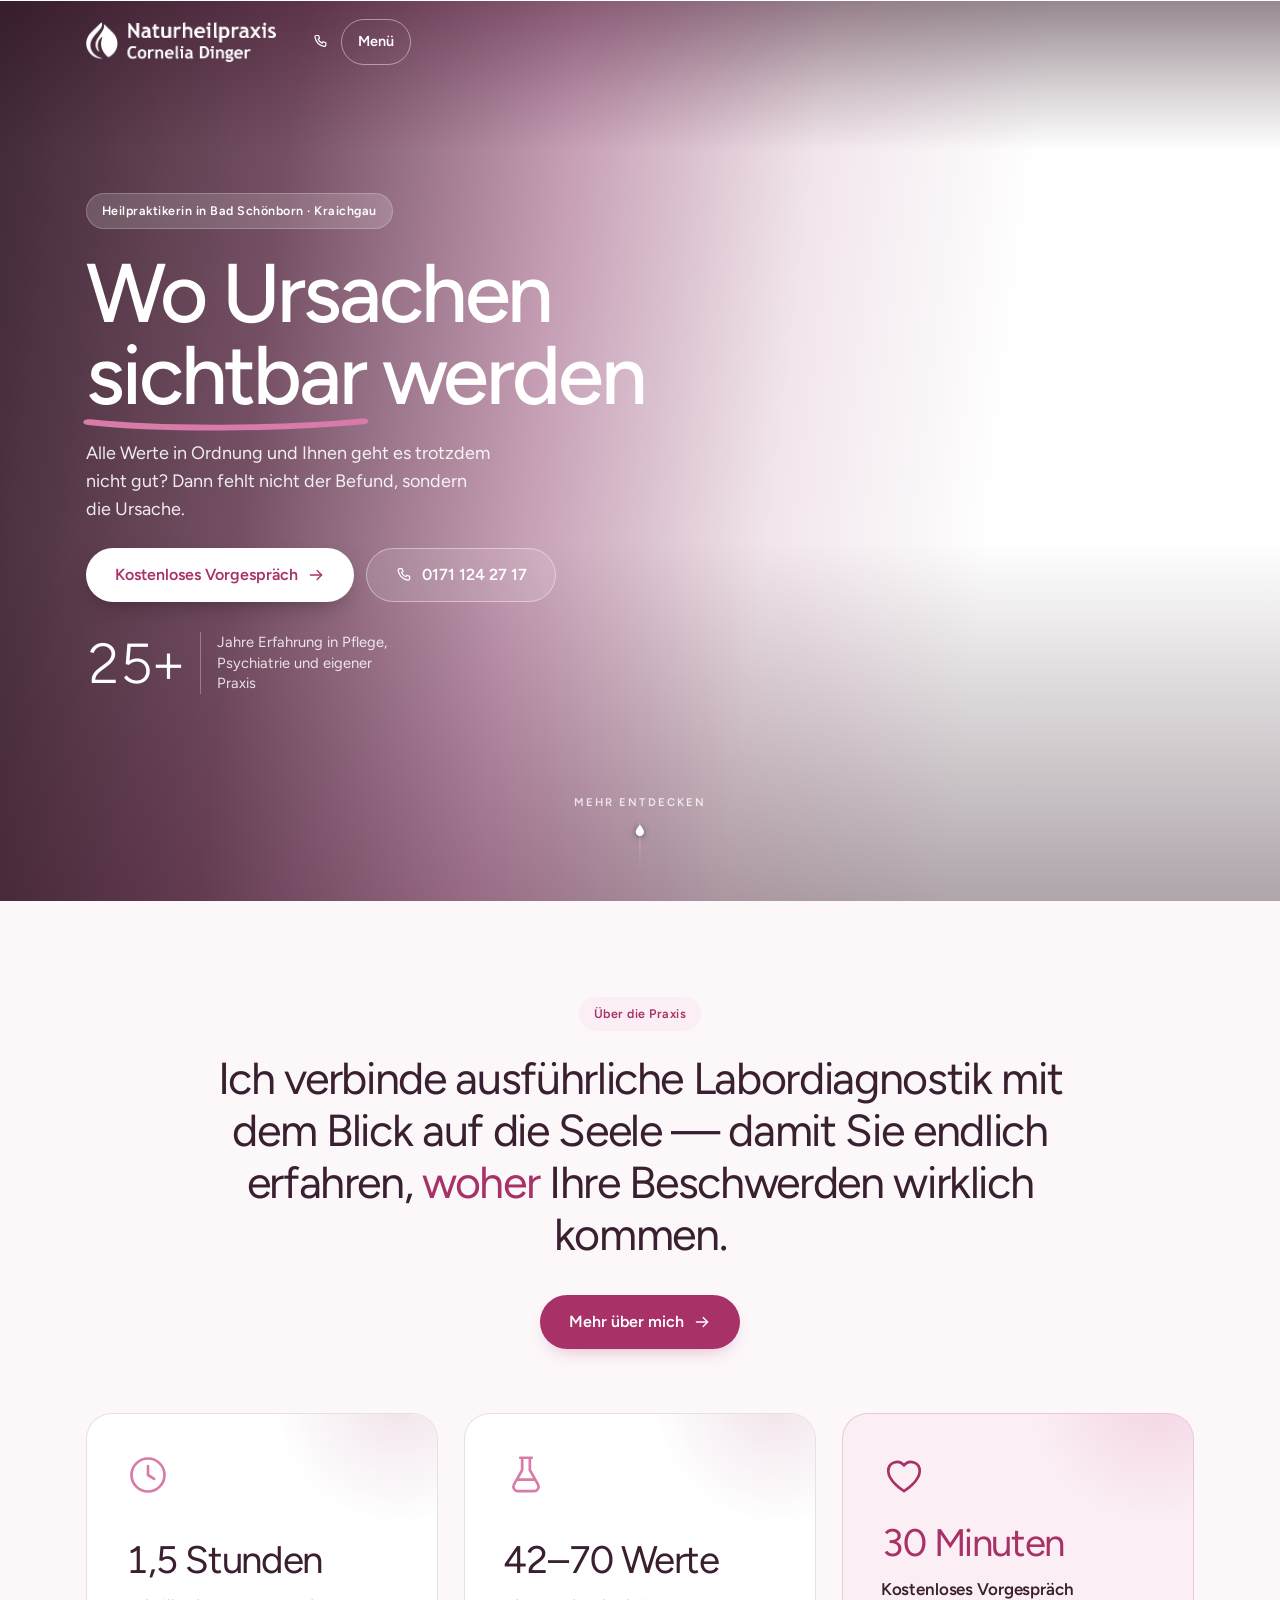
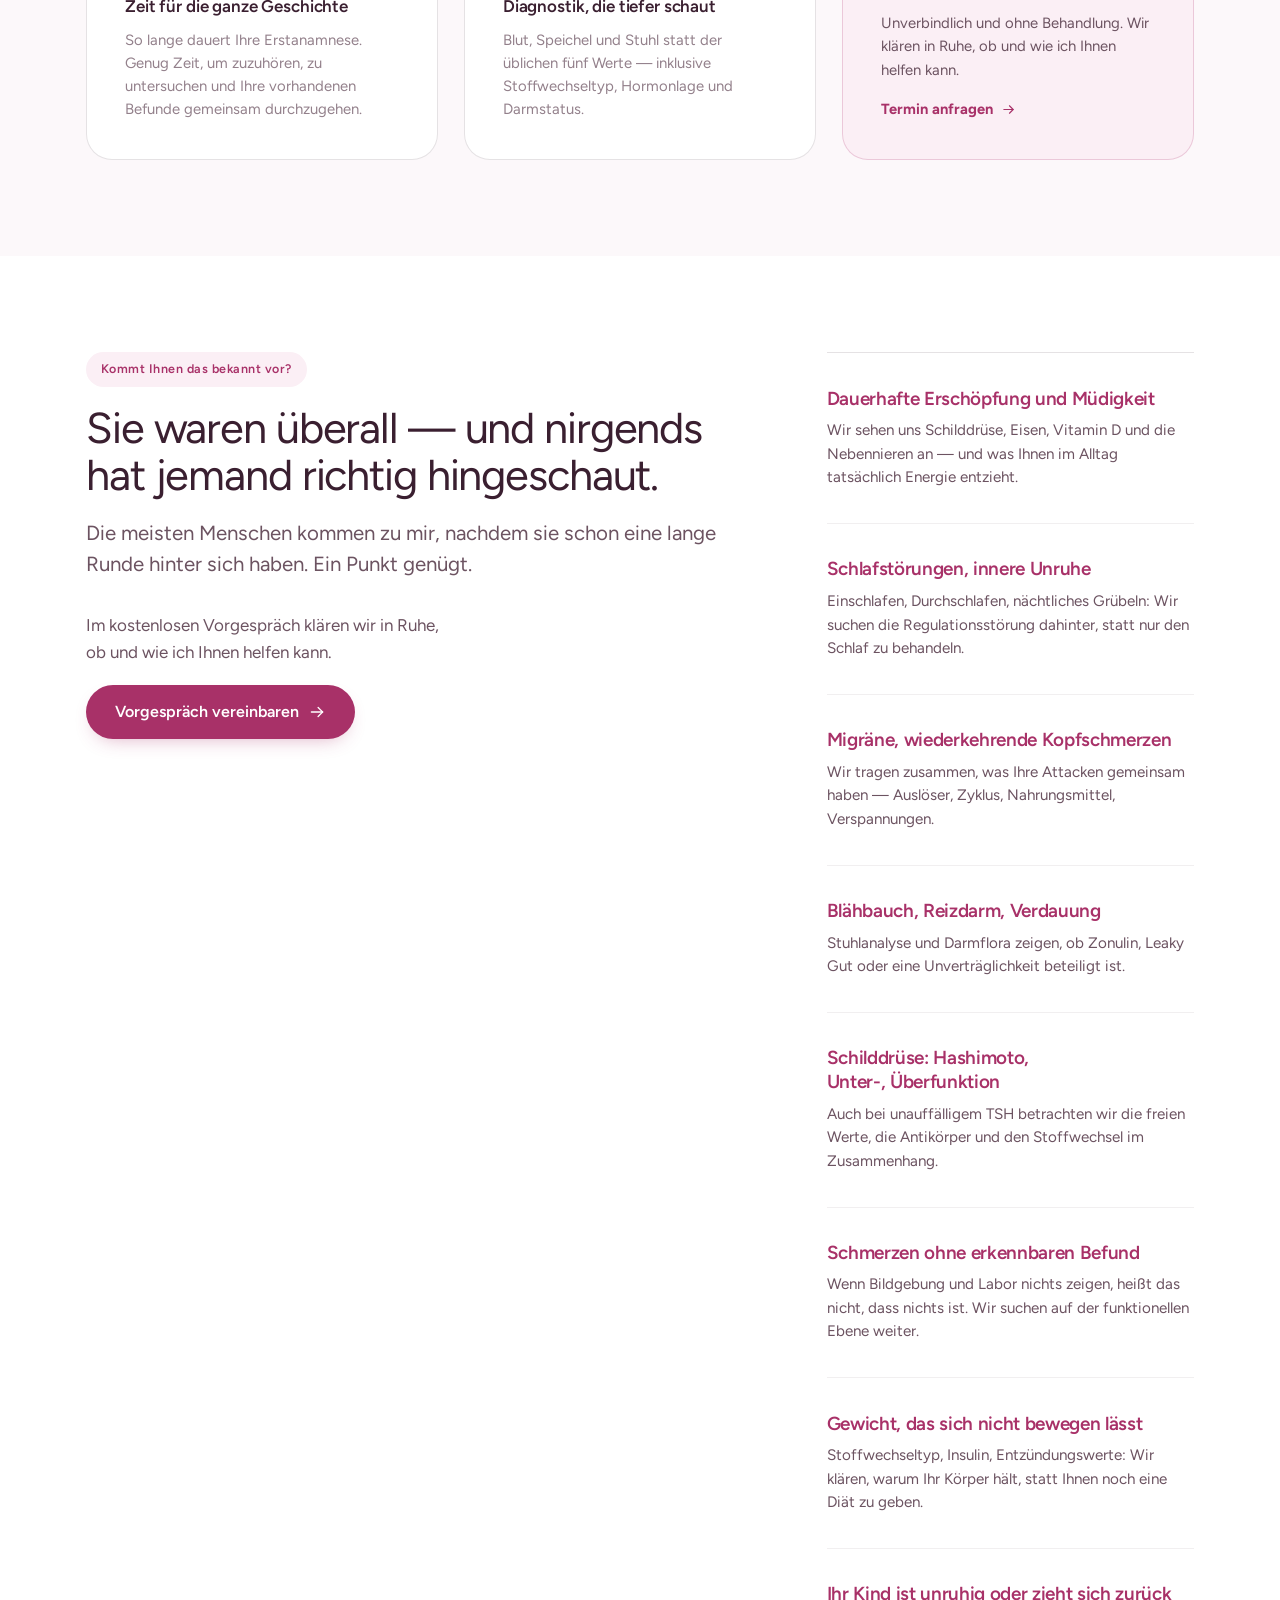
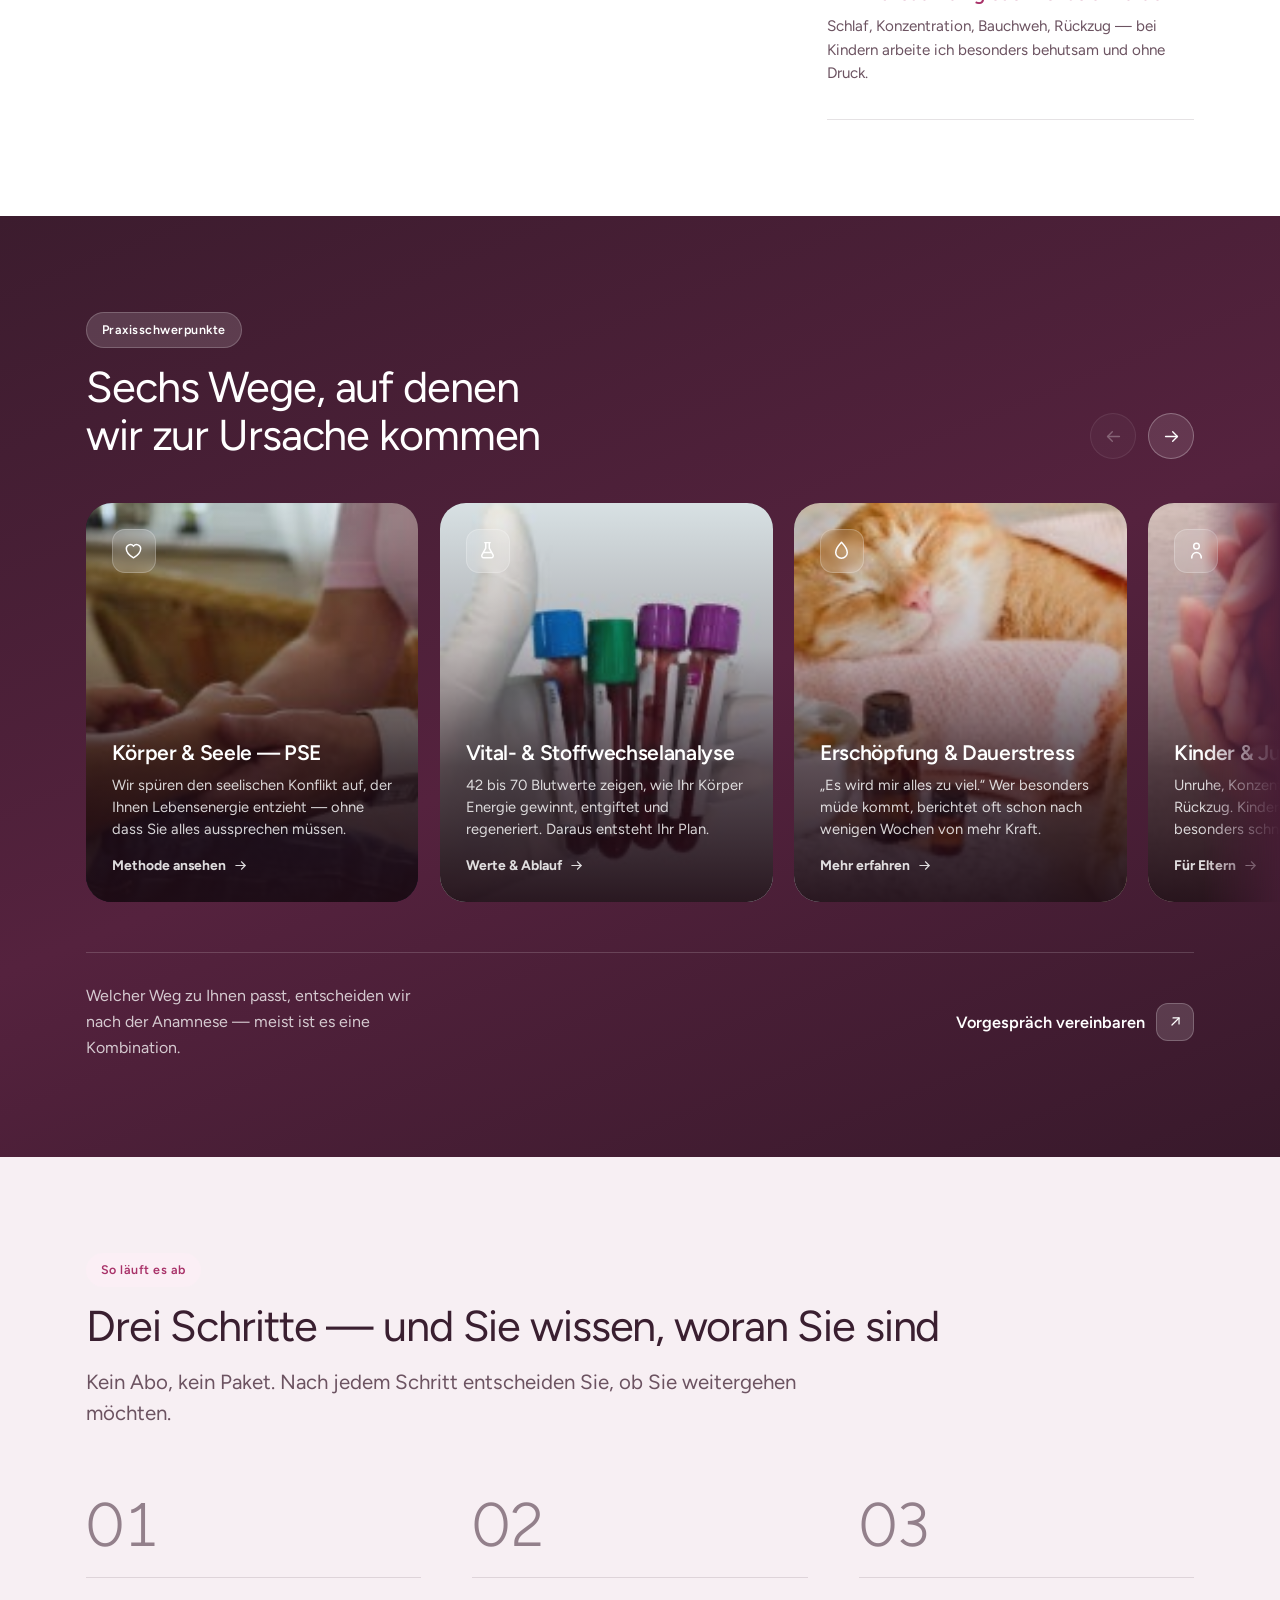
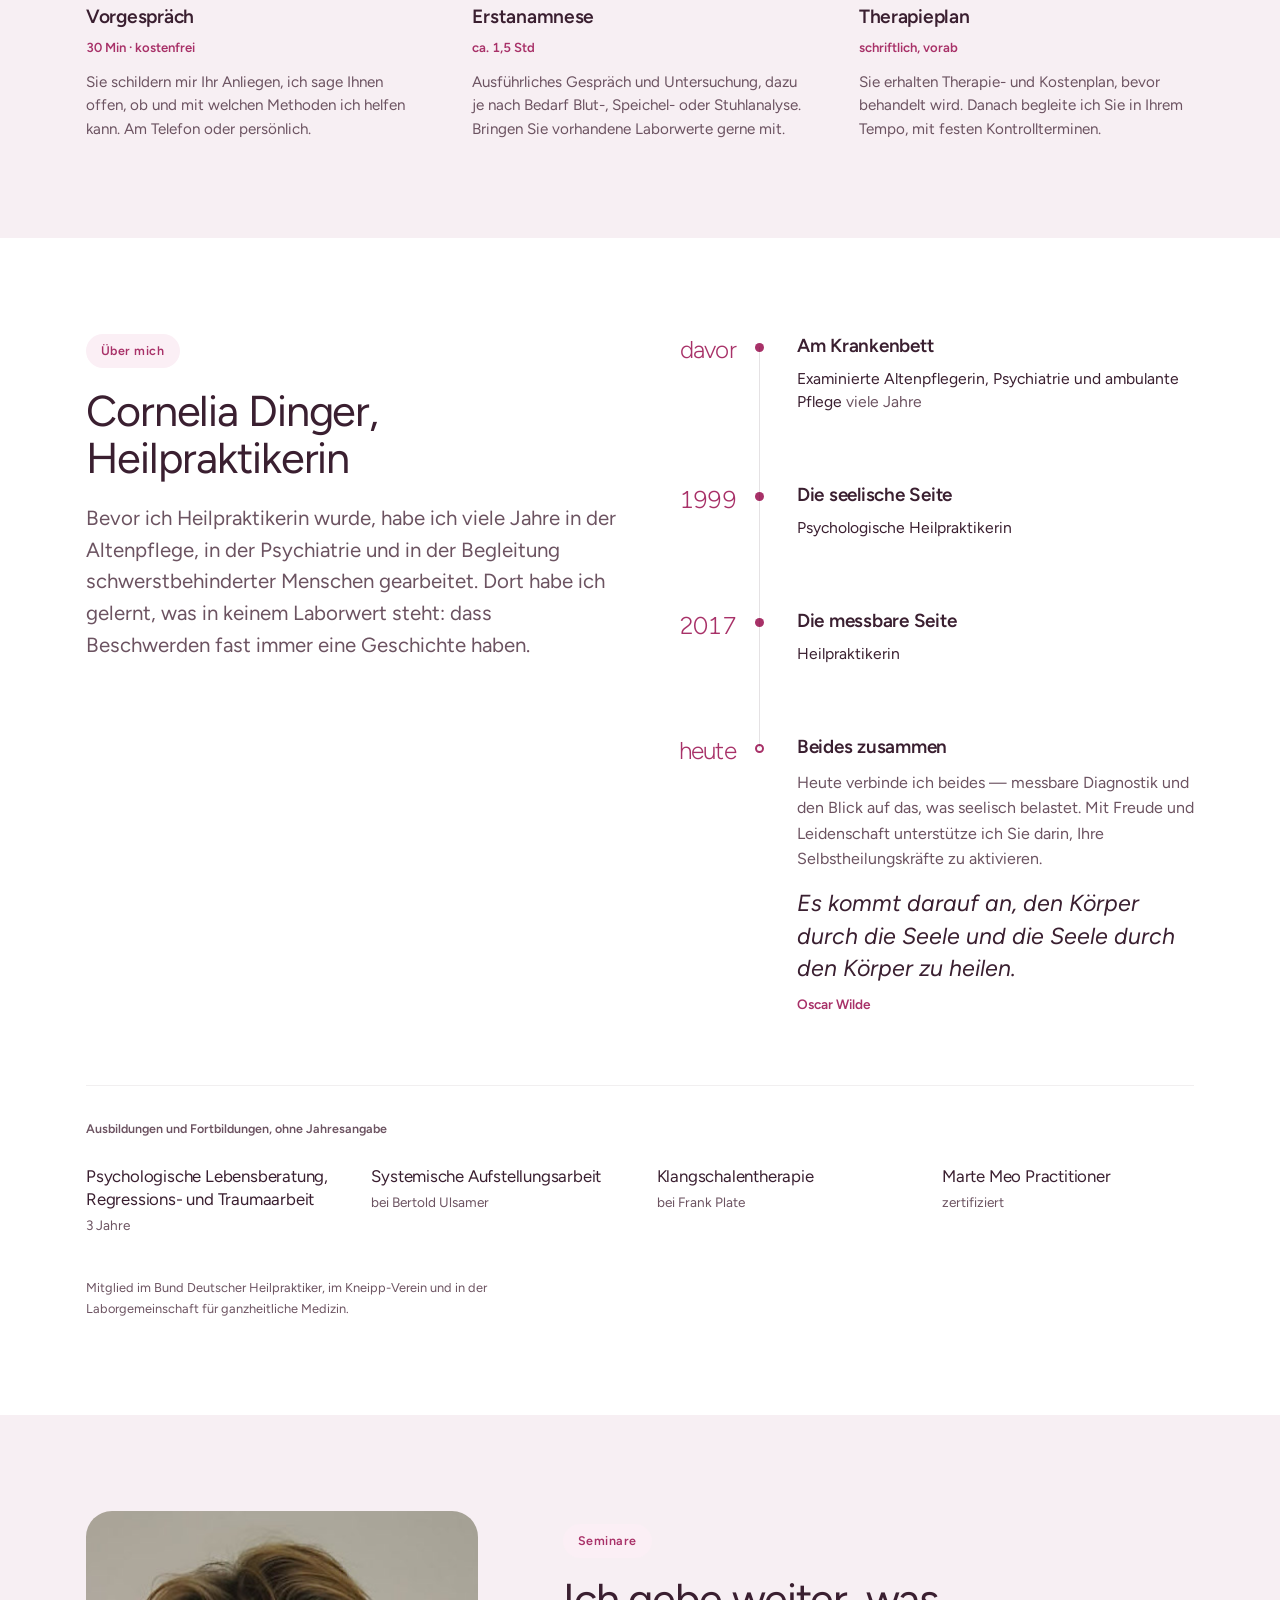
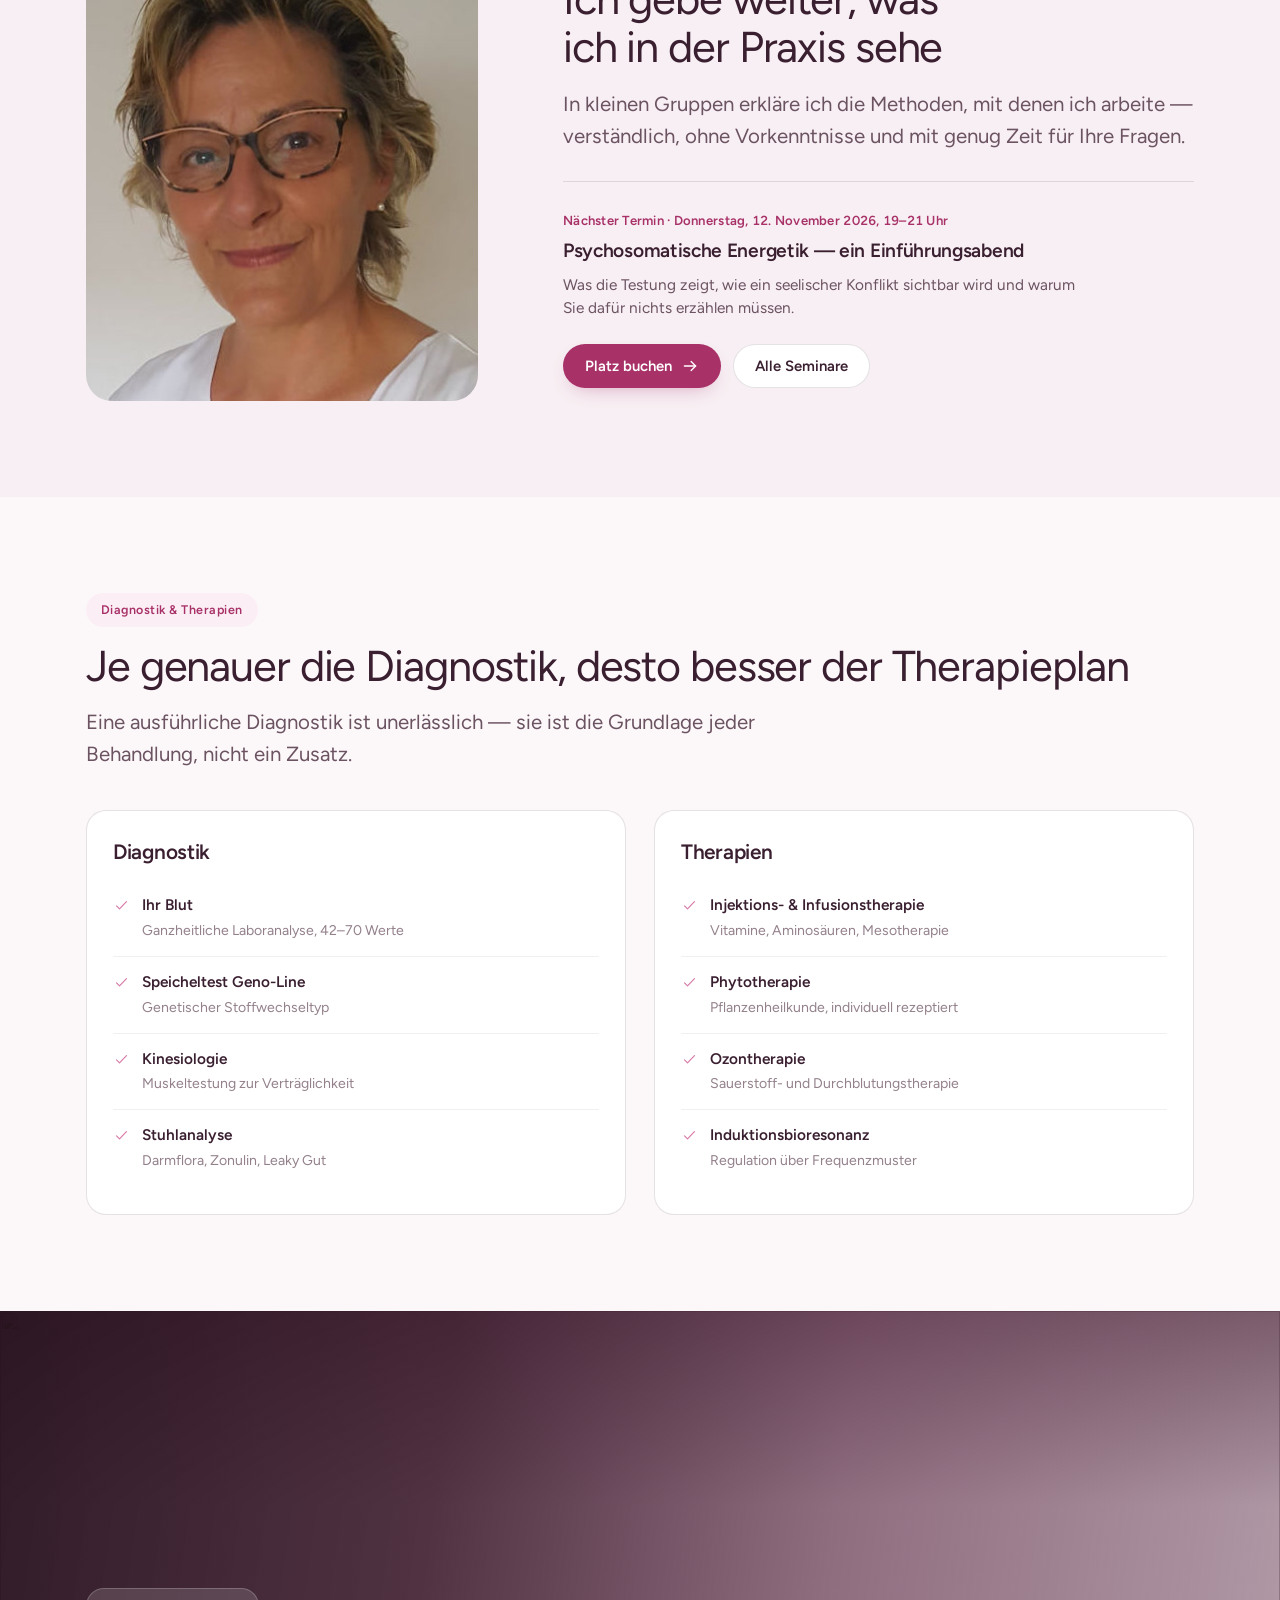
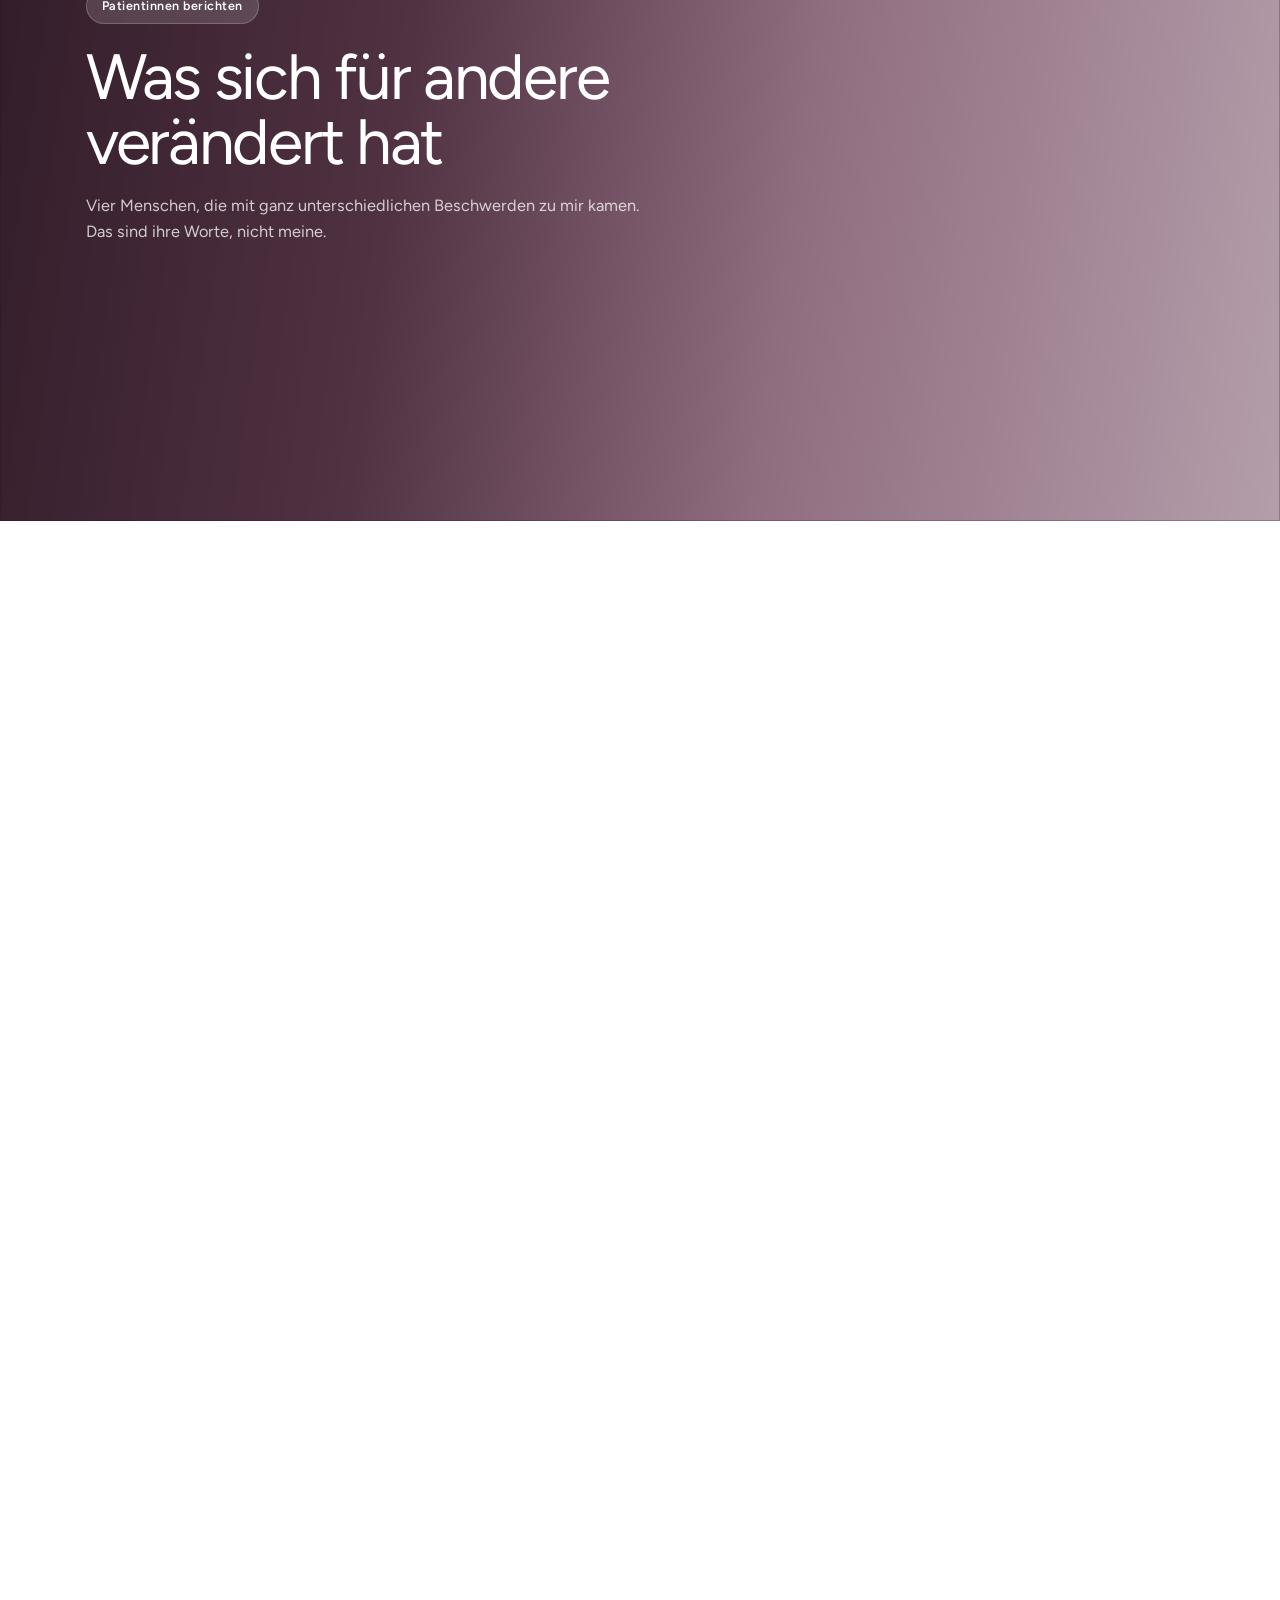
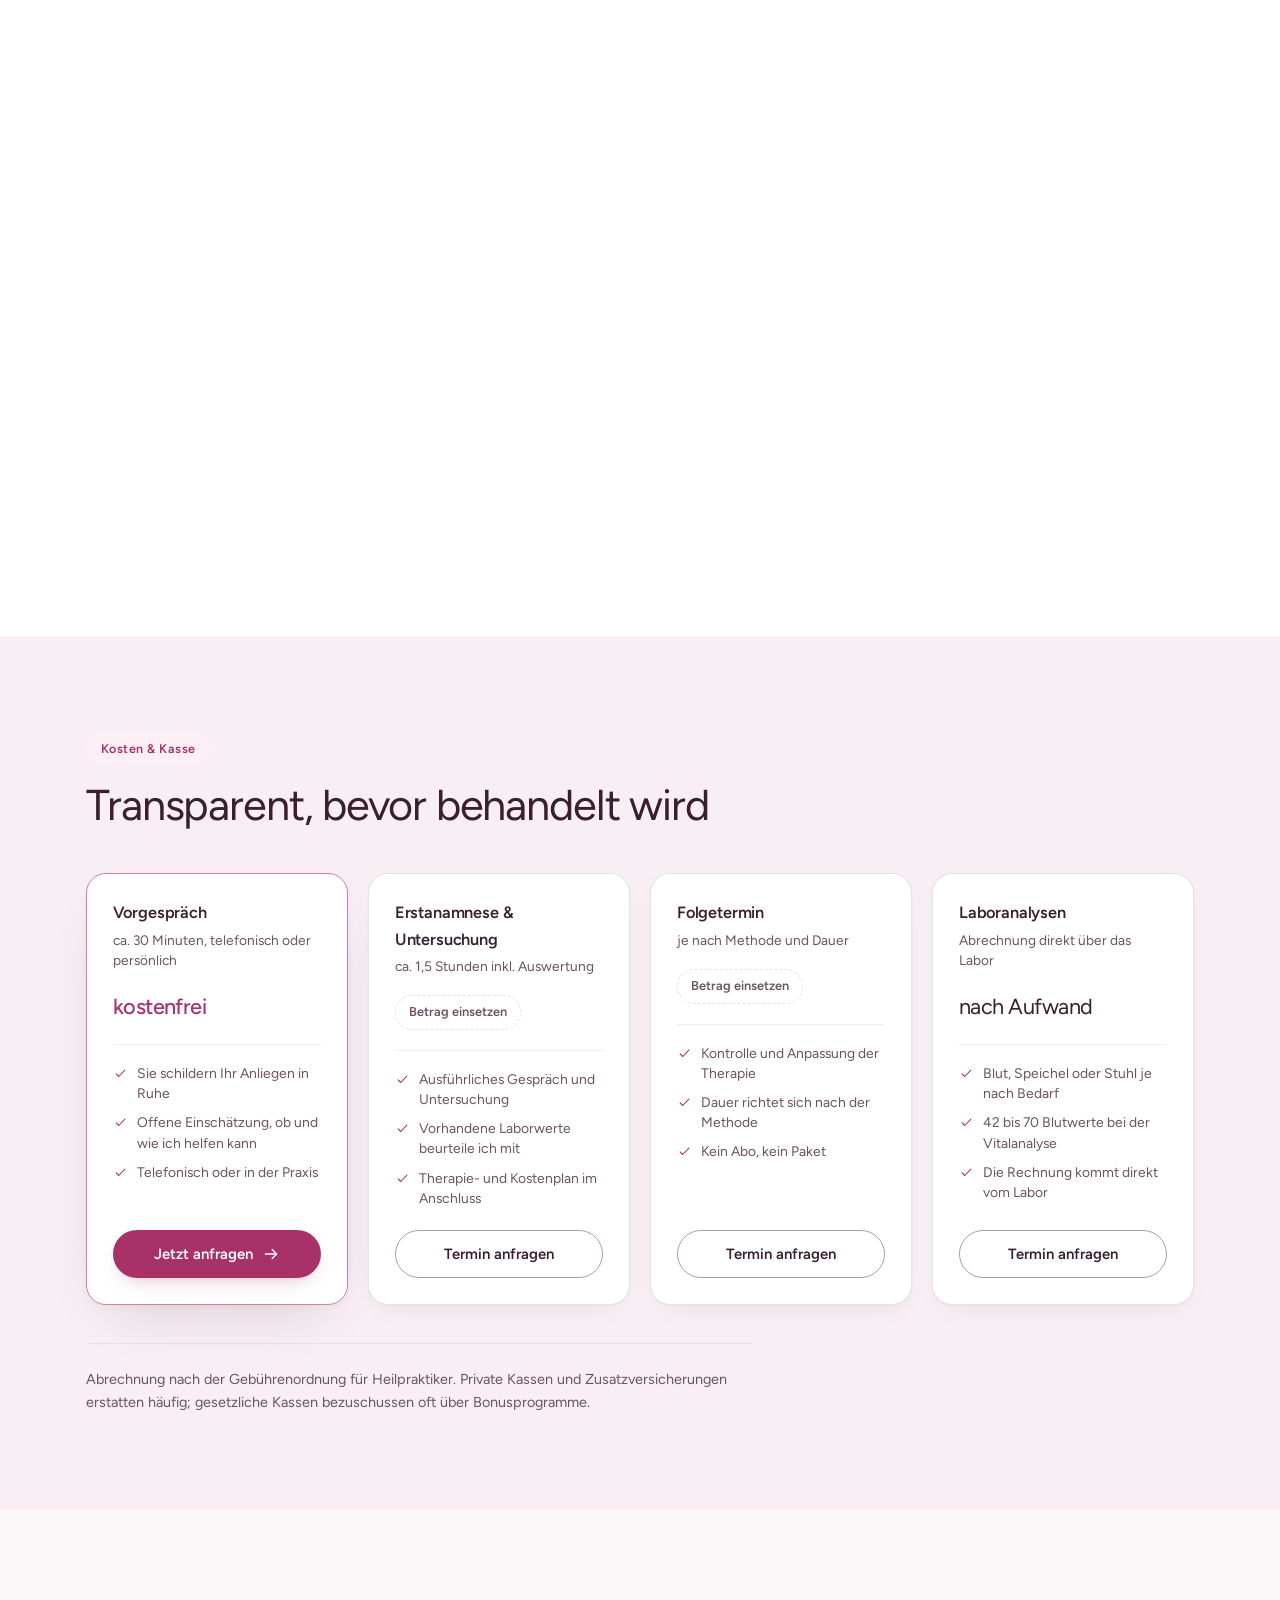
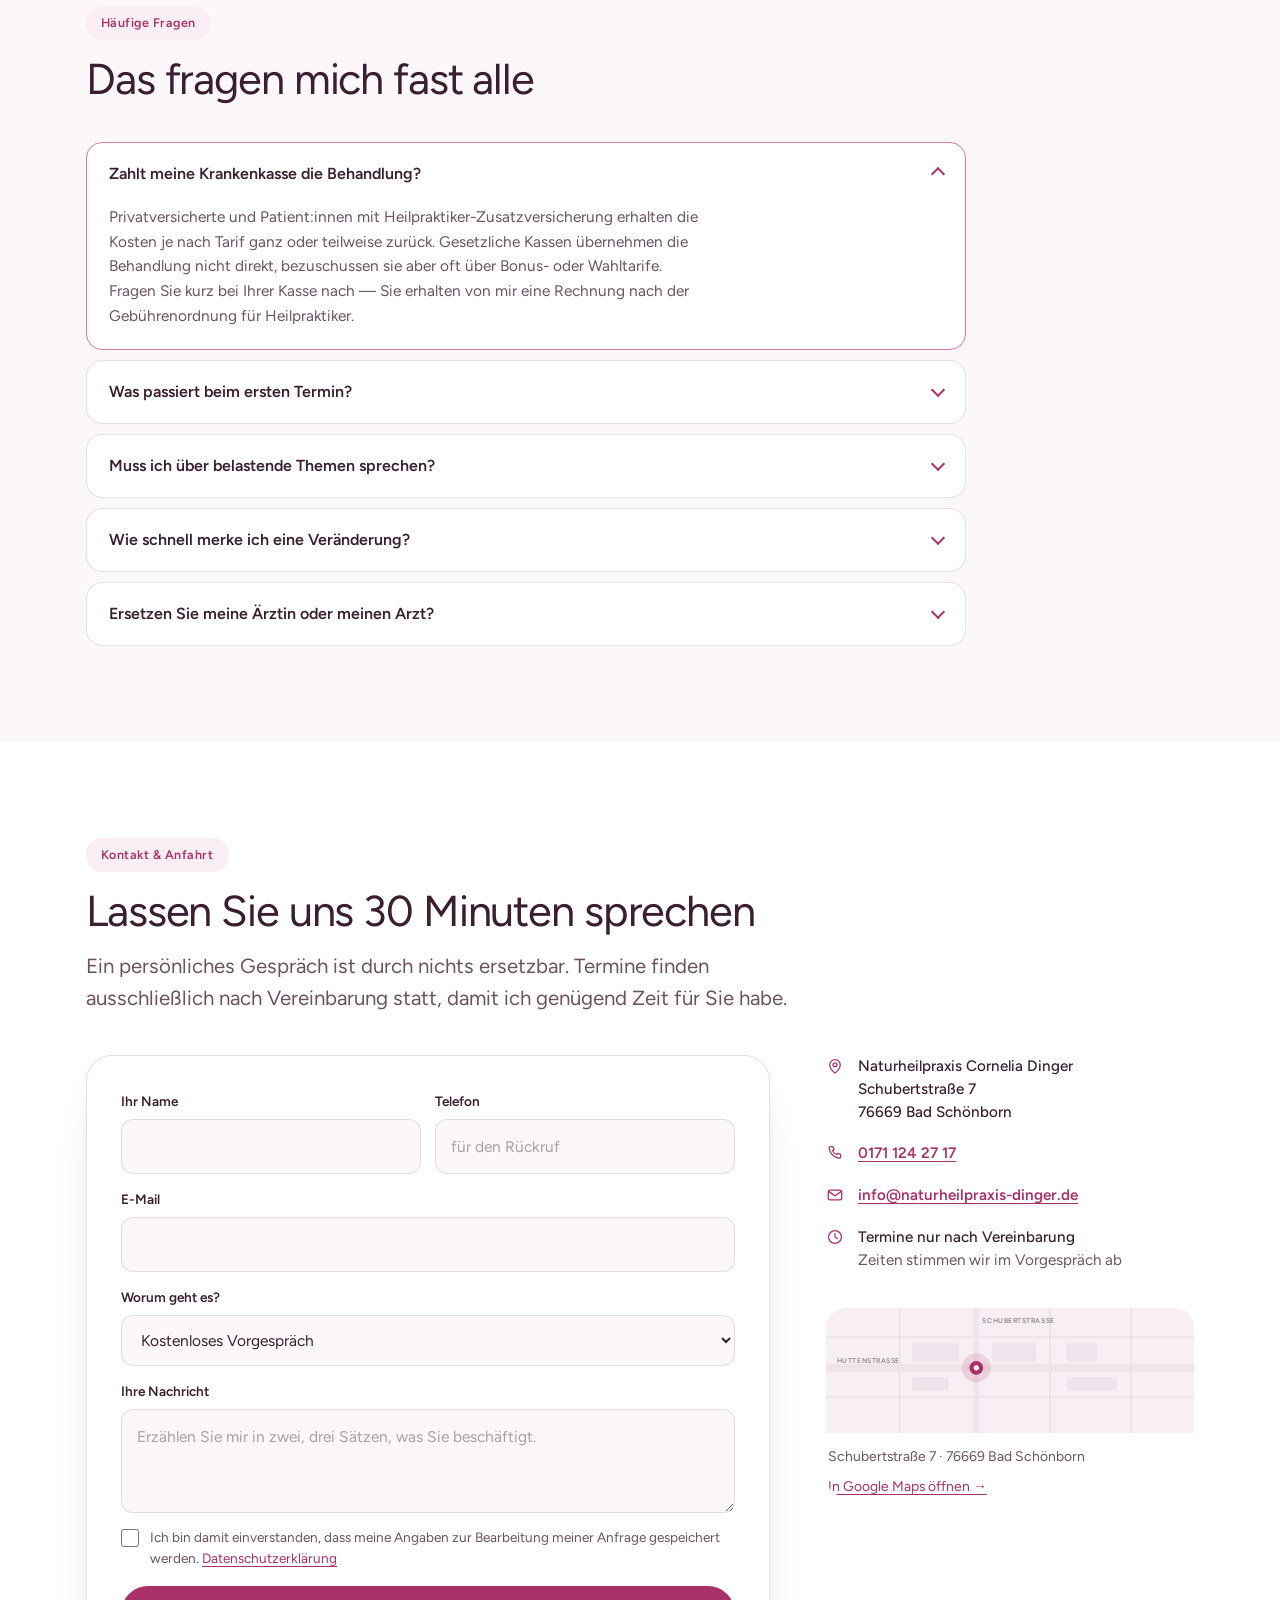
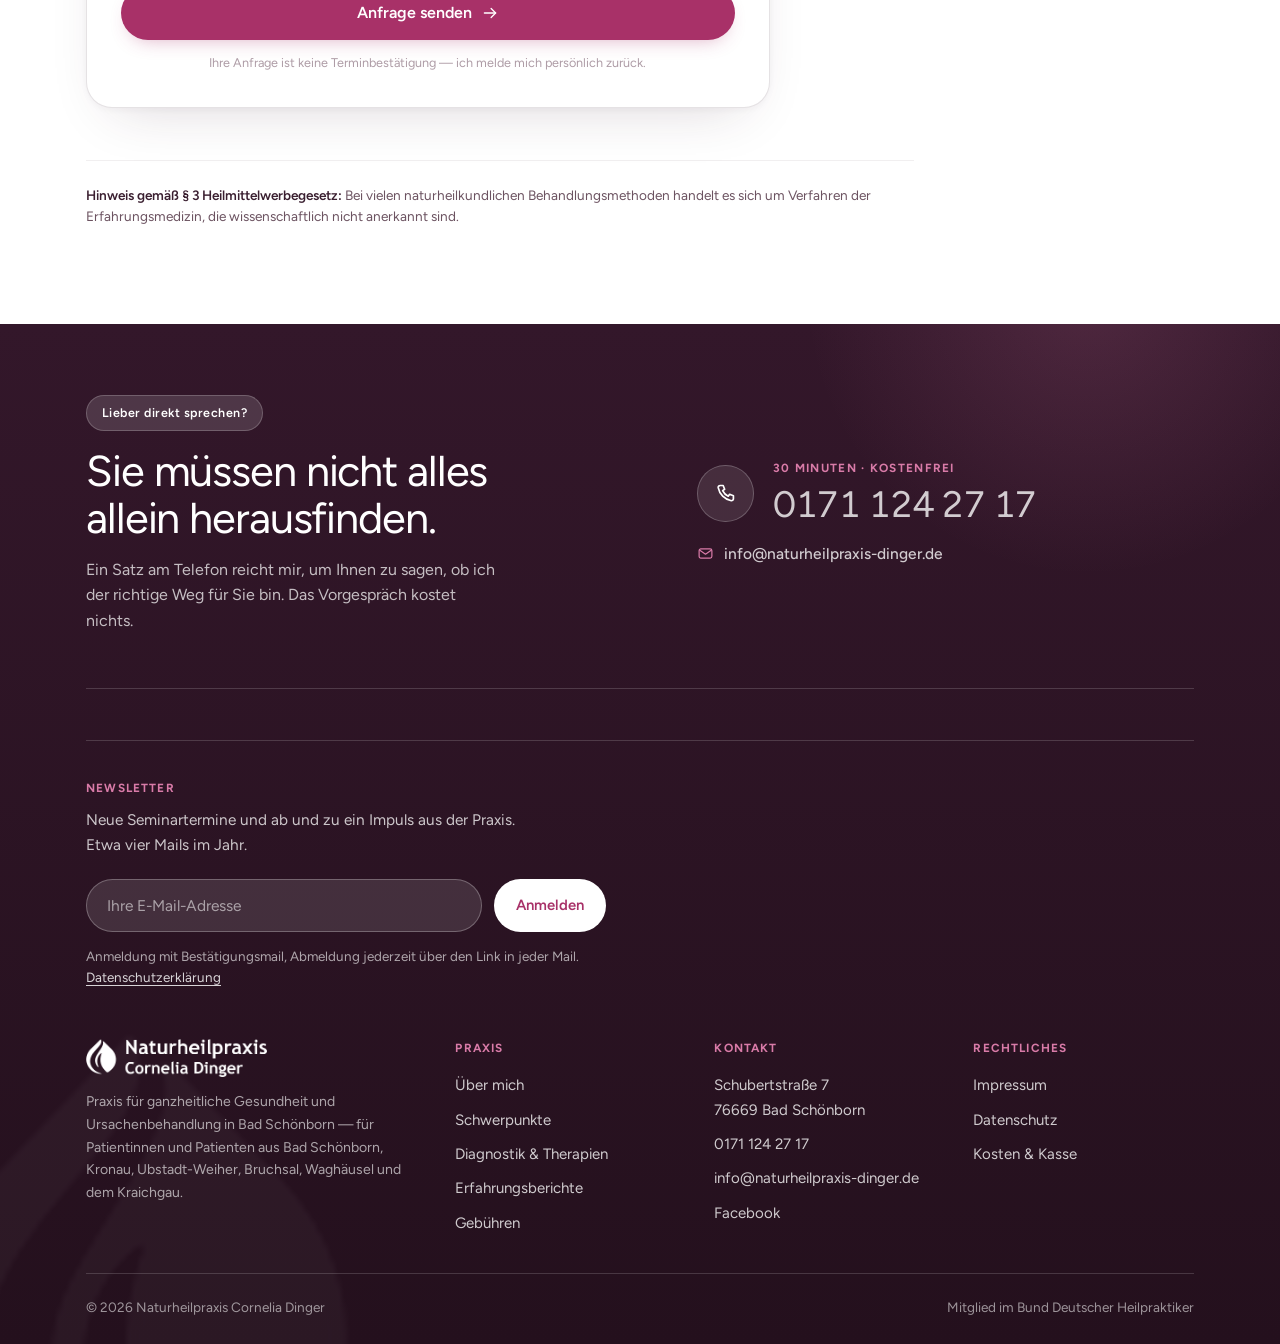
==== commit 66579351: "Add a newsletter sign-up to the footer One row between the phone CTA and the link grid, so it appear" ====
--- a/index.html
+++ b/index.html
@@ -52,7 +52,7 @@
      are always fetched in CORS mode. -->
 <link rel="preload" href="assets/fonts/figtree-latin.woff2" as="font" type="font/woff2" crossorigin>
 
-<link rel="stylesheet" href="site.css">
+<link rel="stylesheet" href="site.css?v=fa2f5abf">
 
 <svg width="0" height="0" style="position:absolute" aria-hidden="true" focusable="false">
   <symbol id="i-check" viewBox="0 0 24 24"><path d="m5 12.6 4.2 4.2L19 6.6"/></symbol>
@@ -723,6 +723,29 @@
       </div>
     </div>
 
+    <form class="news" id="news">
+      <div class="fbody">
+        <div class="news__t">
+          <h4>Newsletter</h4>
+          <p>Neue Seminartermine und ab und zu ein Impuls aus der Praxis. Etwa vier Mails im Jahr.</p>
+        </div>
+        <div class="news__f">
+          <label class="vh" for="n-mail">E-Mail-Adresse</label>
+          <input id="n-mail" name="email" type="email" autocomplete="email" placeholder="Ihre E-Mail-Adresse" required>
+          <button class="btn btn--primary btn--sm" type="submit">Anmelden</button>
+        </div>
+        <p class="news__note">
+          Anmeldung mit Bestätigungsmail, Abmeldung jederzeit über den Link in jeder Mail.
+          <a href="datenschutz.htm">Datenschutzerklärung</a>
+        </p>
+      </div>
+      <div class="sent" role="status">
+        <svg class="ico"><use href="#i-check"/></svg>
+        <p>Fast geschafft — bitte bestätigen Sie die Anmeldung über den Link in der Mail.</p>
+        <p class="news__note">Entwurf: im Livebetrieb an den Verteiler angebunden.</p>
+      </div>
+    </form>
+
     <div class="foot__grid">
       <div>
         <img class="foot__logo" src="assets/clean/logo.png" alt="Naturheilpraxis Cornelia Dinger" width="404" height="85">
@@ -921,7 +944,7 @@
 
   // Contact form: validate required fields, then swap to the thank-you panel.
   // Same handler serves the seminar booking form on the seminar pages.
-  [['form',['f-name','f-mail']],['booking',['b-first','b-last','b-mail','b-tel']]].forEach(function(pair){
+  [['form',['f-name','f-mail']],['booking',['b-first','b-last','b-mail','b-tel']],['news',['n-mail']]].forEach(function(pair){
     var el = document.getElementById(pair[0]);
     if (!el) return;
     el.addEventListener('submit', function(e){
--- a/site.css
+++ b/site.css
@@ -86,6 +86,11 @@
    BASE — big sizes, light weights, generous leading
    ========================================================================== */
 *,*::before,*::after{box-sizing:border-box}
+/* The slider breaks out full-bleed with 50vw, and vw counts a classic
+   scrollbar while % does not, so the root could be panned sideways by the
+   scrollbar's width. clip, never hidden: hidden makes the root a scroll
+   container and kills position:sticky everywhere. */
+html{overflow-x:clip}
 body{
   margin:0;background:var(--canvas);color:var(--ink);
   font-family:var(--f);font-size:17px;font-weight:400;line-height:1.62;
@@ -149,14 +154,16 @@
   backdrop-filter:saturate(160%) blur(16px);
   border-bottom-color:var(--hairline-soft);
 }
-/* Over the hero photograph the header is transparent with white marks. */
-.bar:not(.is-stuck) .brand img{filter:brightness(0) invert(1)}
-.bar:not(.is-stuck) .nav a{color:rgba(255,255,255,.88)}
-.bar:not(.is-stuck) .nav a:hover{color:#fff;border-bottom-color:#fff}
-.bar:not(.is-stuck) .bar__tel,.bar:not(.is-stuck) .bar__tel .ico{color:#fff}
-.bar:not(.is-stuck) .btn--primary{background:#fff;color:var(--accent);box-shadow:none}
-.bar:not(.is-stuck) .btn--primary:hover{background:var(--wash-2)}
-.bar:not(.is-stuck) .burger{border-color:rgba(255,255,255,.45);color:#fff}
+/* Over a dark hero the header is transparent with white marks — but only
+   where such a hero exists. The seminar detail pages open on a light band, and
+   these rules left their nav white on white until the first scroll. */
+html:has(.hero,.semhero) .bar:not(.is-stuck) .brand img{filter:brightness(0) invert(1)}
+html:has(.hero,.semhero) .bar:not(.is-stuck) .nav a{color:rgba(255,255,255,.88)}
+html:has(.hero,.semhero) .bar:not(.is-stuck) .nav a:hover{color:#fff;border-bottom-color:#fff}
+html:has(.hero,.semhero) .bar:not(.is-stuck) .bar__tel,html:has(.hero,.semhero) .bar:not(.is-stuck) .bar__tel .ico{color:#fff}
+html:has(.hero,.semhero) .bar:not(.is-stuck) .btn--primary{background:#fff;color:var(--accent);box-shadow:none}
+html:has(.hero,.semhero) .bar:not(.is-stuck) .btn--primary:hover{background:var(--wash-2)}
+html:has(.hero,.semhero) .bar:not(.is-stuck) .burger{border-color:rgba(255,255,255,.45);color:#fff}
 .bar__in{display:flex;align-items:center;gap:clamp(14px,3vw,36px);height:84px}
 .brand{flex:none;display:block}
 .brand img{height:40px;width:auto}
@@ -1157,6 +1164,10 @@
   .fees{grid-template-columns:repeat(2,1fr)}
   .two--sticky > :first-child{position:static}
   .hero{min-height:0;padding-bottom:clamp(30px,5vw,48px)}
+  /* The hero stops being a full viewport here, so "scroll down" has nothing
+     left to say — and the cue, absolutely positioned at the hero's bottom
+     centre, was landing on top of the 25+ stat block. */
+  .scrollcue{display:none}
   .hero__veil{background:
     linear-gradient(180deg, rgba(44,18,32,.90) 0%, rgba(74,25,52,.86) 42%, rgba(123,34,85,.72) 100%),
     linear-gradient(97deg, rgba(44,18,32,.5) 0%, rgba(140,44,96,0) 70%)}
@@ -1168,6 +1179,29 @@
 }
 @media (max-width:740px){
   body{font-size:16px;padding-bottom:82px}
+
+  /* Touch targets. WCAG 2.5.8 asks for 24x24 as a minimum and the platform
+     guidelines for 44x44; these were the elements that missed it. The header
+     phone link was the worst of them — 17x17, with the number hidden at this
+     width, on a local practice's site where calling is the main action. */
+  .bar__tel{min-width:46px;min-height:46px;justify-content:center;margin-right:-10px}
+  .btn--sm{min-height:46px}
+  .semback{padding:9px 0;min-height:44px;align-items:center}
+  .vcard__more{padding:9px 0;min-height:44px}
+  .mapcard__foot a,.info dd a{display:inline-block;padding:6px 0;min-height:32px}
+  .foot ul a,.foot__bar a{display:inline-block;padding:7px 0;min-height:32px}
+  .foot ul{gap:4px}                     /* the padding above now carries the rhythm */
+  .footmail{padding:6px 0;min-height:32px}
+
+  /* iOS Safari zooms the whole page when a focused input is under 16px, so
+     every form field on the site would jump on tap. .97rem lands at 15.52px
+     once the body drops to 16 — a third of a pixel short of the threshold. */
+  .field input,.field select,.field textarea{font-size:16px}
+
+  /* Body drops to 16px here, which shrank every rem-based label with it — the
+     footer headings and meta landed under 12px. Nudged back over. */
+  .foot h4{font-size:.8rem}
+  .foot small,.appt__foot,.scrollcue__label{font-size:.78rem}
   .voices,.row2,.foot__grid,.footcta{grid-template-columns:1fr}
   .foot__mark{width:min(64%,320px);left:-12%;bottom:-10%}
   .scard{flex-basis:82%}
@@ -1277,17 +1311,8 @@
    Vorgespräch meets the same shape twice, which is the point.
    ========================================================================== */
 
-/* Placeholder banner. Dashed, like the price chips, because it says the same
-   thing: this is not filled in yet. */
-.semnote{
-  margin:clamp(26px,3vw,38px) 0 0;padding:14px 18px;
-  border:1.5px dashed var(--hairline);border-radius:var(--r-md);
-  font-size:.88rem;line-height:1.55;color:var(--body);max-width:78ch;
-}
-.semnote strong{color:var(--ink);font-weight:600}
-
 .semlist{
-  list-style:none;margin:clamp(30px,3.6vw,48px) 0 0;padding:0;
+  list-style:none;margin:clamp(34px,4vw,56px) 0 0;padding:0;
   border-top:1px solid var(--hairline);
 }
 .semrow{
@@ -1303,14 +1328,18 @@
 .semrow__what h2{font-size:clamp(1.24rem,1.7vw,1.5rem);letter-spacing:-.018em;line-height:1.25}
 .semrow__what h2 a{color:var(--ink);text-decoration:none}
 .semrow__what p{margin:10px 0 0;font-size:.98rem;line-height:1.55;color:var(--body);max-width:62ch}
-.semrow__go{
-  display:inline-flex;align-items:center;gap:8px;margin-top:14px;
-  font-size:.92rem;font-weight:600;color:var(--accent);
-}
-.semrow__go .ico{width:15px;height:15px;transition:transform .2s var(--ease-out)}
+/* A real button, not a text link: this page exists to be booked from, and the
+   action was the quietest thing in the row. Ghost rather than primary — every
+   seminar here is an equal offer, so four filled CTAs would only compete with
+   each other. --faint for the edge, because --hairline is nearly invisible
+   against the page ground and the button needs to read as one. */
+.semrow__btn{margin-top:clamp(16px,1.8vw,20px)}
+.semrow__btn.btn--ghost{border-color:var(--faint)}
+.semrow__btn .ico{width:15px;height:15px;transition:transform .2s var(--ease-out)}
 @media (hover:hover) and (pointer:fine){
   .semrow__what h2 a:hover{color:var(--accent)}
-  .semrow:hover .semrow__go .ico{transform:translateX(3px)}
+  .semrow:hover .semrow__btn{border-color:var(--accent);color:var(--accent)}
+  .semrow:hover .semrow__btn .ico{transform:translateX(3px)}
 }
 
 /* Detail page header. h1 comes down from the homepage scale — this is a
@@ -1341,6 +1370,14 @@
 .semfacts dd{margin:4px 0 0;font-size:.98rem;line-height:1.4;color:var(--ink)}
 
 .semdetail{display:grid;grid-template-columns:1.25fr .75fr;gap:clamp(28px,4.4vw,68px);align-items:start}
+/* The booking form is the action on a seminar page, so it stays put while the
+   description scrolls past it — the same device Beschwerden and Über mich use,
+   applied to the second column instead of the first. This must sit ABOVE the
+   breakpoints below: they override it at equal specificity, so source order is
+   what decides. */
+.semdetail > form{position:sticky;top:96px}
+/* No room to pin on a short viewport. */
+@media (max-height:760px){.semdetail > form{position:static}}
 .semdetail__text p{font-size:1.02rem;line-height:1.65;color:var(--body);max-width:62ch}
 .semdetail__text p + p{margin-top:16px}
 .semdetail__text h3{margin:clamp(30px,3.4vw,44px) 0 0;font-size:clamp(1.15rem,1.4vw,1.32rem)}
@@ -1373,9 +1410,105 @@
 
 @media (max-width:1140px){
   .semdetail{grid-template-columns:1fr}
+  /* Stacked, the form is simply the last thing on the page — nothing left to
+     scroll past it, so pinning it would only get in the way. */
+  .semdetail > form{position:static}
   .semfacts{grid-template-columns:repeat(2,1fr)}
 }
 @media (max-width:740px){
   .semrow{grid-template-columns:1fr;gap:10px}
   .semfacts{grid-template-columns:1fr;gap:18px}
 }
+
+/* ==========================================================================
+   SEMINARE HERO — the index page opens like the homepage does.
+
+   Same construction as .hero: photograph, a plum veil angled so the left side
+   carries enough density for white type, and the header sitting on top of it
+   rather than above it. The difference is height — 60svh, not a full viewport,
+   because this page's job is the list underneath, not the picture.
+
+   The photograph is hero.jpg — sharp, and free since the homepage moved to the
+   video. NOT voices-bg.jpg: that file is deliberately blurred (gblur sigma 26)
+   because it was built to sit behind the voice wall's cards, and as a hero it
+   just looks out of focus. Still an unlicensed iStock comp, hence gitignored;
+   a licensed file is a filename swap.
+   ========================================================================== */
+.semhero{
+  position:relative;isolation:isolate;overflow:hidden;
+  display:flex;align-items:flex-end;
+  height:60svh;min-height:340px;
+  margin-top:-84px;padding-top:84px;         /* sit underneath the transparent header */
+  padding-bottom:clamp(30px,4.5vh,58px);
+}
+.semhero__bg{position:absolute;inset:0;z-index:-2}
+.semhero__bg img{width:100%;height:100%;object-fit:cover;object-position:66% 38%;display:block}
+.semhero__veil{
+  position:absolute;inset:0;z-index:-1;
+  background:
+    linear-gradient(97deg,
+      rgba(44,18,32,.92)  0%,
+      rgba(74,25,52,.80) 24%,
+      rgba(123,34,85,.48) 46%,
+      rgba(140,44,96,.16) 64%,
+      rgba(140,44,96,0)   80%),
+    linear-gradient(to top, rgba(44,18,32,.42) 0%, rgba(44,18,32,0) 46%),
+    /* keeps the white nav legible where the header crosses the bright side */
+    linear-gradient(to bottom, rgba(44,18,32,.5) 0, rgba(44,18,32,.18) 90px, rgba(44,18,32,0) 150px);
+}
+.semhero__in{position:relative;z-index:1;width:100%}
+.semhero h1{color:#fff;font-size:clamp(2.2rem,4.6vw,3.6rem);letter-spacing:-.032em;line-height:1.02}
+.semhero .lede{color:rgba(255,255,255,.90);max-width:46ch}
+.semhero .eyebrow{color:#fff;background:rgba(255,255,255,.14);border:1px solid rgba(255,255,255,.2)}
+
+/* ==========================================================================
+   NEWSLETTER — a row in the footer, between the phone CTA and the link grid.
+
+   On the dark ground the field follows the same translucent-white treatment
+   the dark bands already use for the eyebrow and the hero's ghost button, and
+   the submit inverts to a white ground with accent text, exactly as .btn--primary
+   does over the hero. Nothing new is invented for it.
+   ========================================================================== */
+/* The label is there for screen readers; a placeholder is not a label. */
+.vh{
+  position:absolute;width:1px;height:1px;margin:-1px;padding:0;overflow:hidden;
+  clip-path:inset(50%);white-space:nowrap;border:0;
+}
+.news{
+  margin-top:clamp(34px,4vw,52px);padding-top:clamp(26px,3vw,38px);
+  border-top:1px solid rgba(255,255,255,.16);
+}
+.news__t h4{
+  font-size:.74rem;font-weight:700;letter-spacing:.1em;text-transform:uppercase;
+  color:var(--bright);margin-bottom:10px;
+}
+.news__t p{font-size:.96rem;line-height:1.6;color:rgba(255,255,255,.76);max-width:46ch}
+.news__f{display:flex;flex-wrap:wrap;gap:12px;margin-top:clamp(16px,1.8vw,22px);max-width:520px}
+.news__f input{
+  flex:1 1 220px;min-width:0;font:inherit;font-size:.97rem;
+  color:#fff;background:rgba(255,255,255,.12);
+  border:1px solid rgba(255,255,255,.26);border-radius:var(--r-pill);
+  padding:13px 20px;
+  transition:border-color .16s var(--ease-out),background .16s var(--ease-out);
+}
+.news__f input::placeholder{color:rgba(255,255,255,.55)}
+.news__f input:focus{background:rgba(255,255,255,.18);border-color:rgba(255,255,255,.55);outline:none}
+.news__f input:focus-visible{outline:2.5px solid var(--bright);outline-offset:3px}
+.news .btn--primary{background:#fff;color:var(--accent);box-shadow:none;flex:none}
+@media (hover:hover) and (pointer:fine){
+  .news .btn--primary:hover{background:var(--wash-2)}
+}
+.news__note{
+  margin-top:14px;font-size:.84rem;line-height:1.55;
+  color:rgba(255,255,255,.62);max-width:56ch;
+}
+.news__note a{color:rgba(255,255,255,.82);text-decoration:underline;text-underline-offset:3px}
+.news .sent{align-items:flex-start;text-align:left;padding:0}
+.news .sent .ico{color:var(--accent);background:#fff}
+.news .sent p{color:rgba(255,255,255,.86);font-size:.98rem;line-height:1.6;max-width:52ch}
+
+@media (max-width:740px){
+  .news__f{max-width:none}
+  .news__f input,.news .btn--primary{flex:1 1 100%;width:100%}
+  .news__f input{font-size:16px}          /* iOS zooms a focused field under 16px */
+}
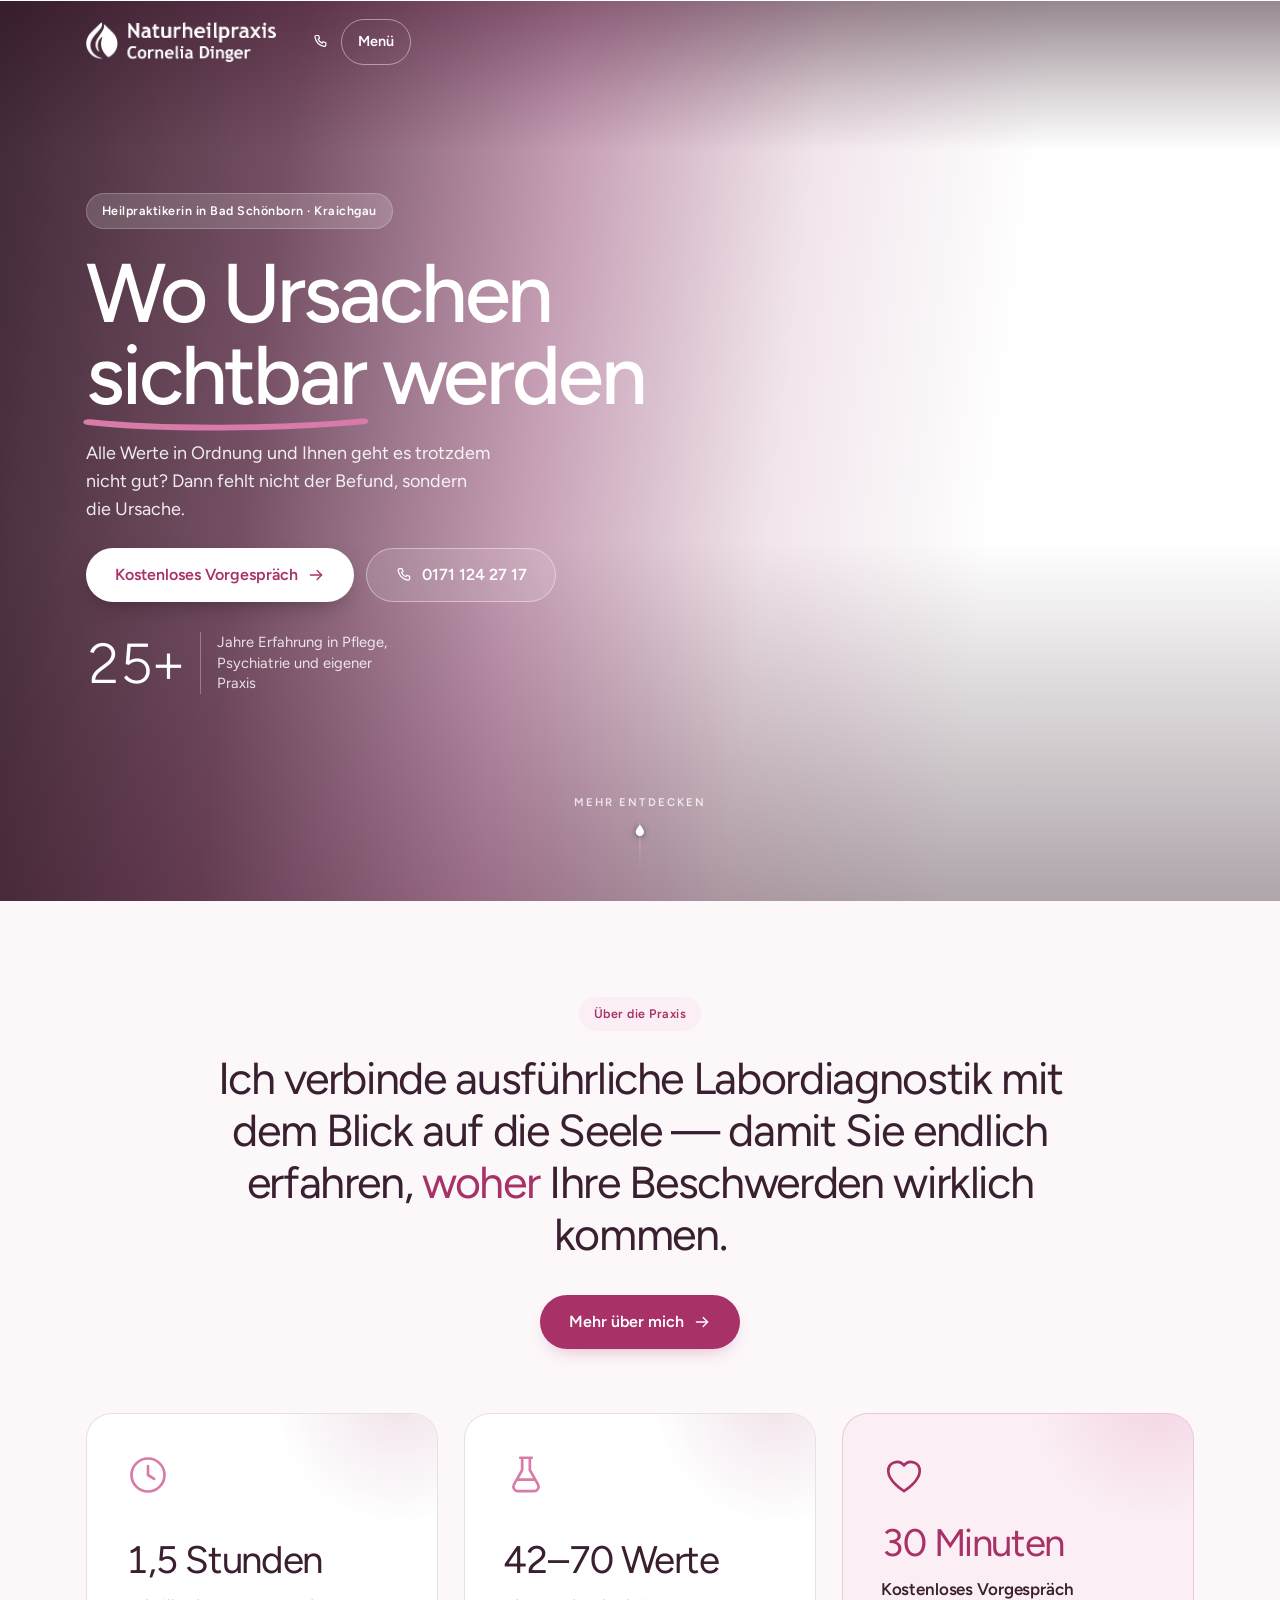
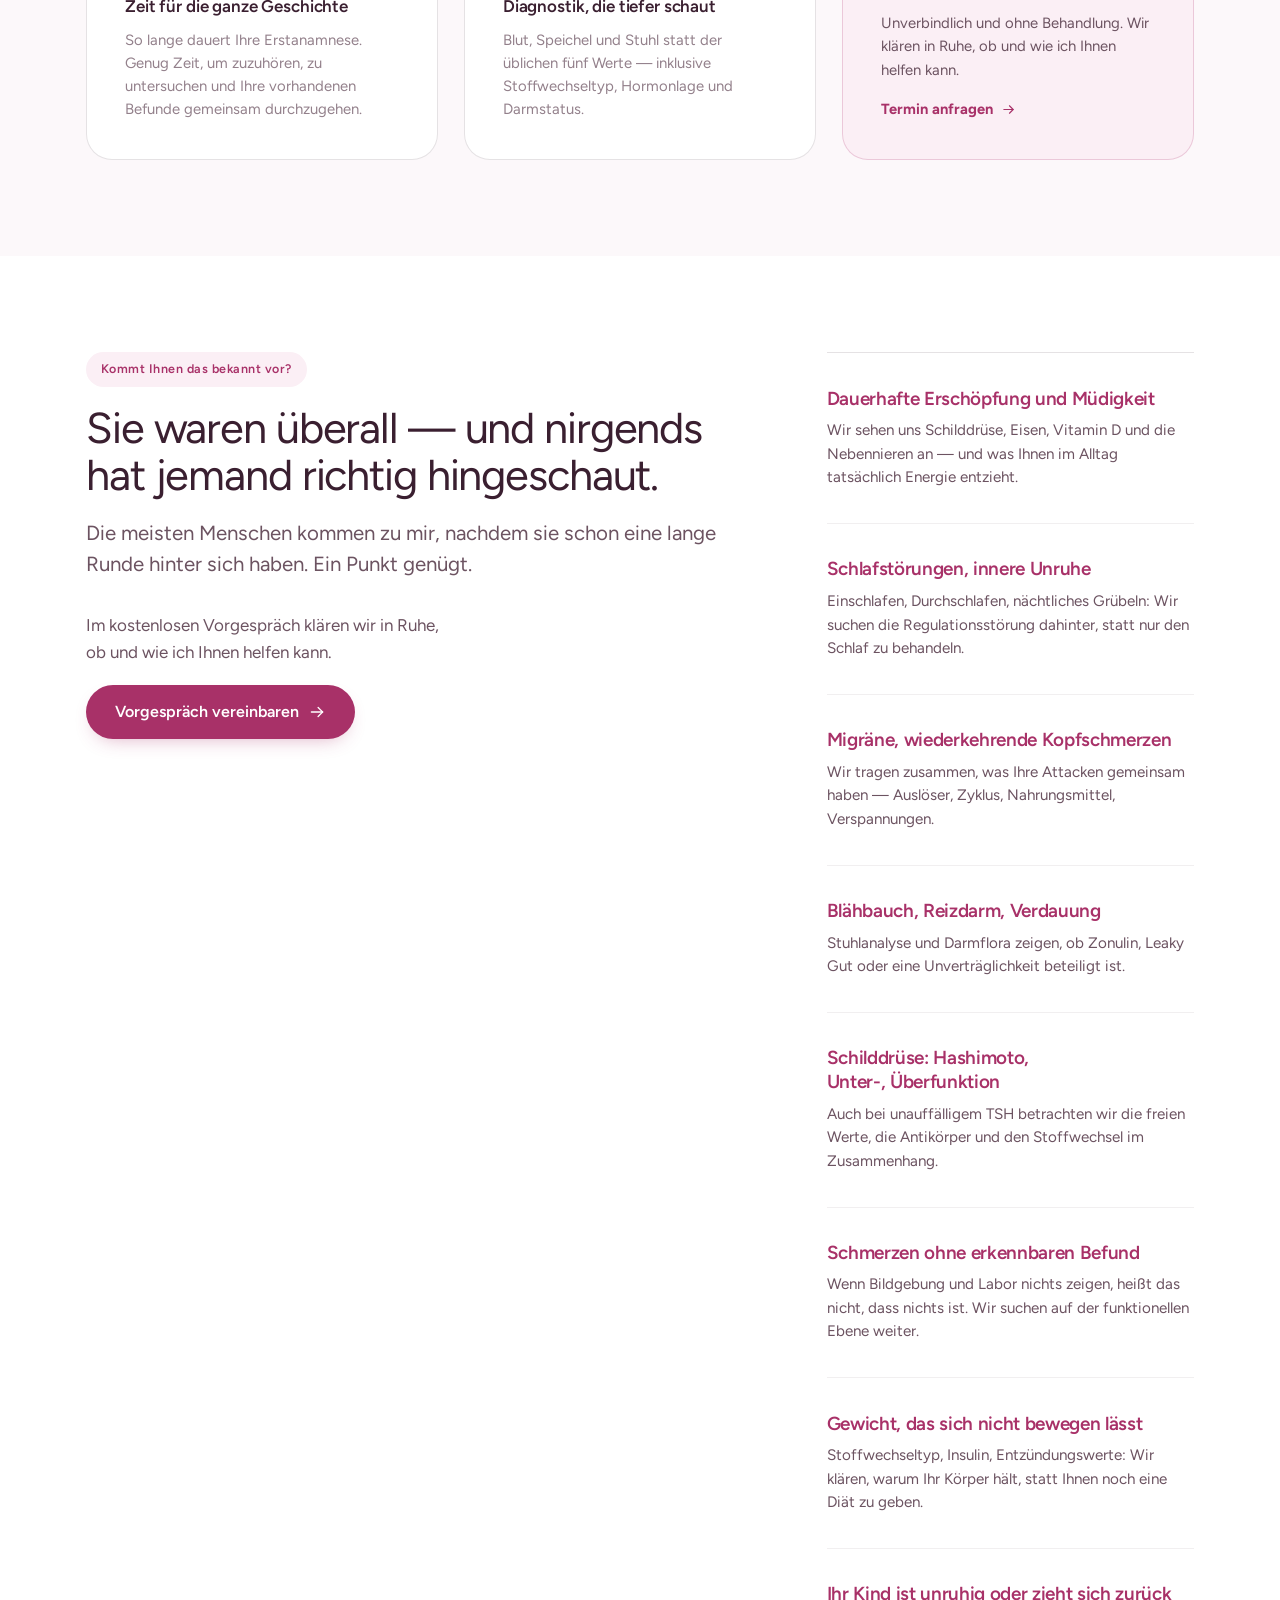
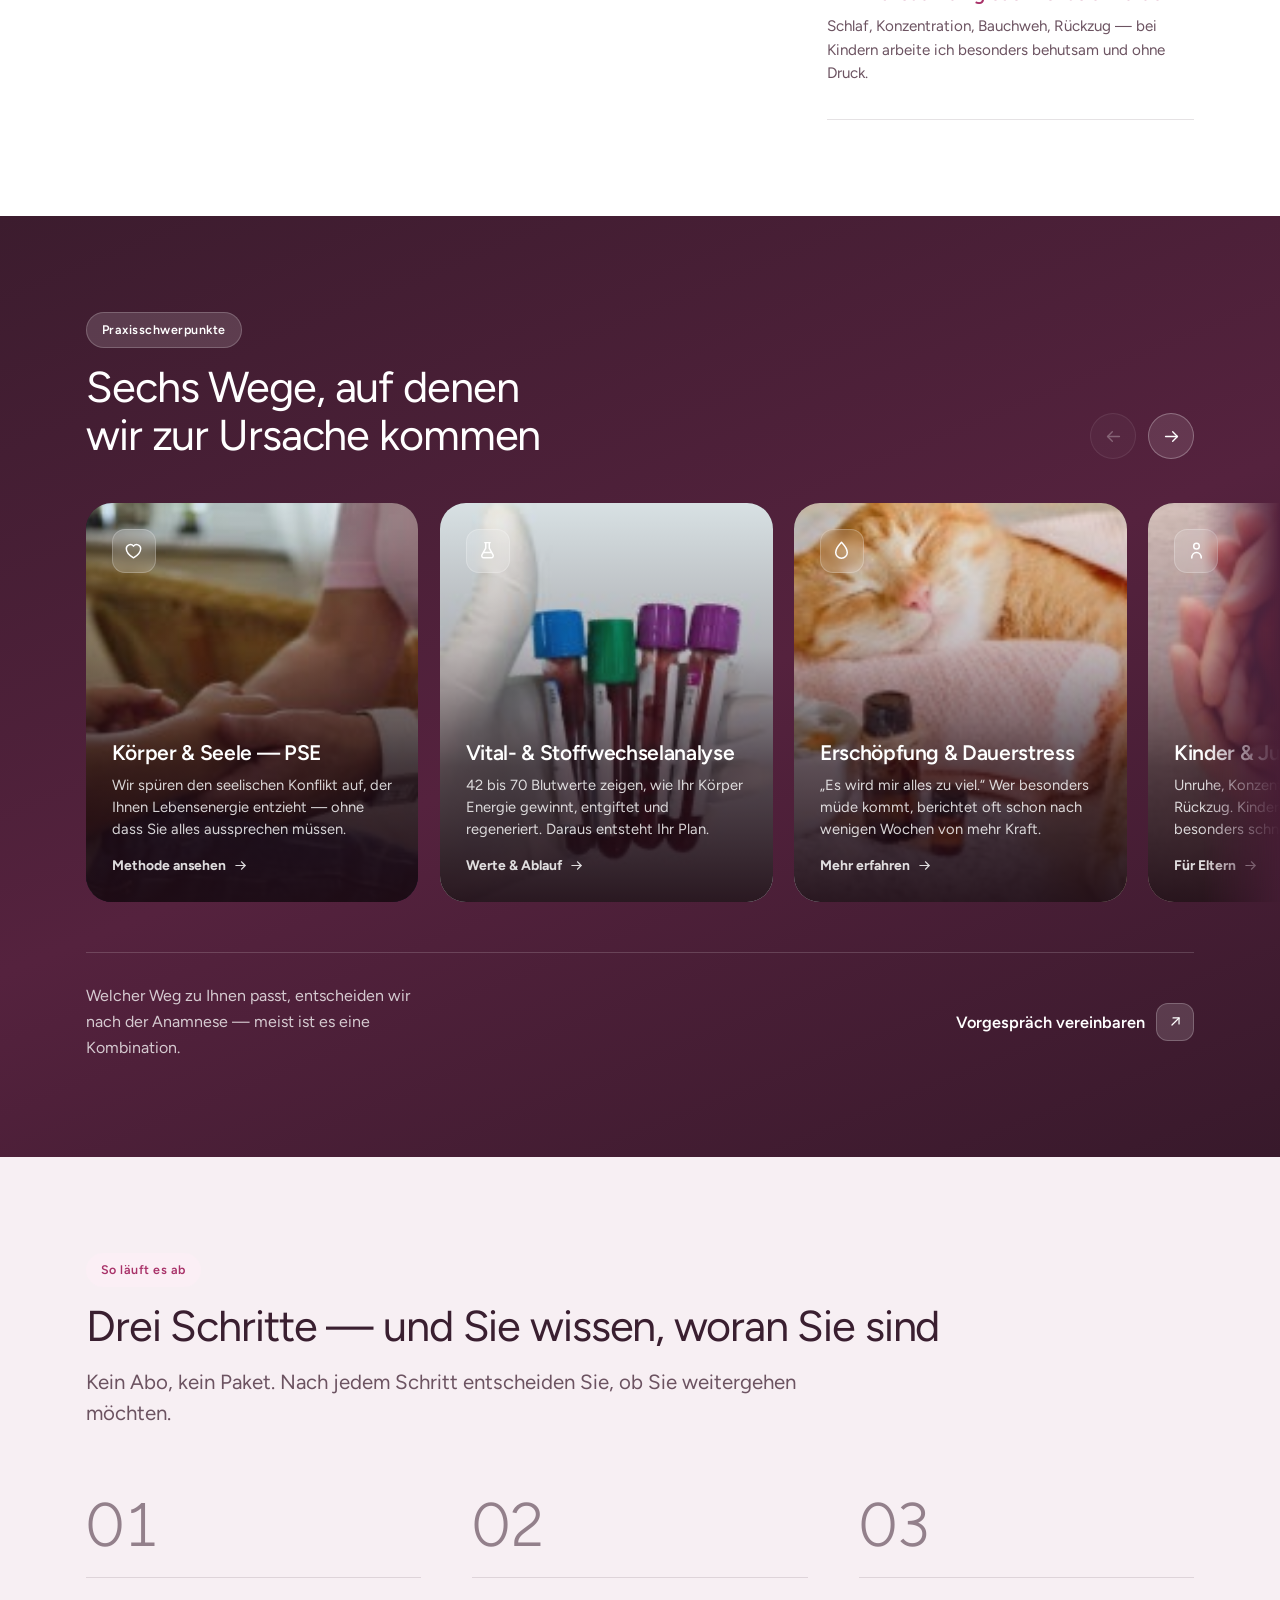
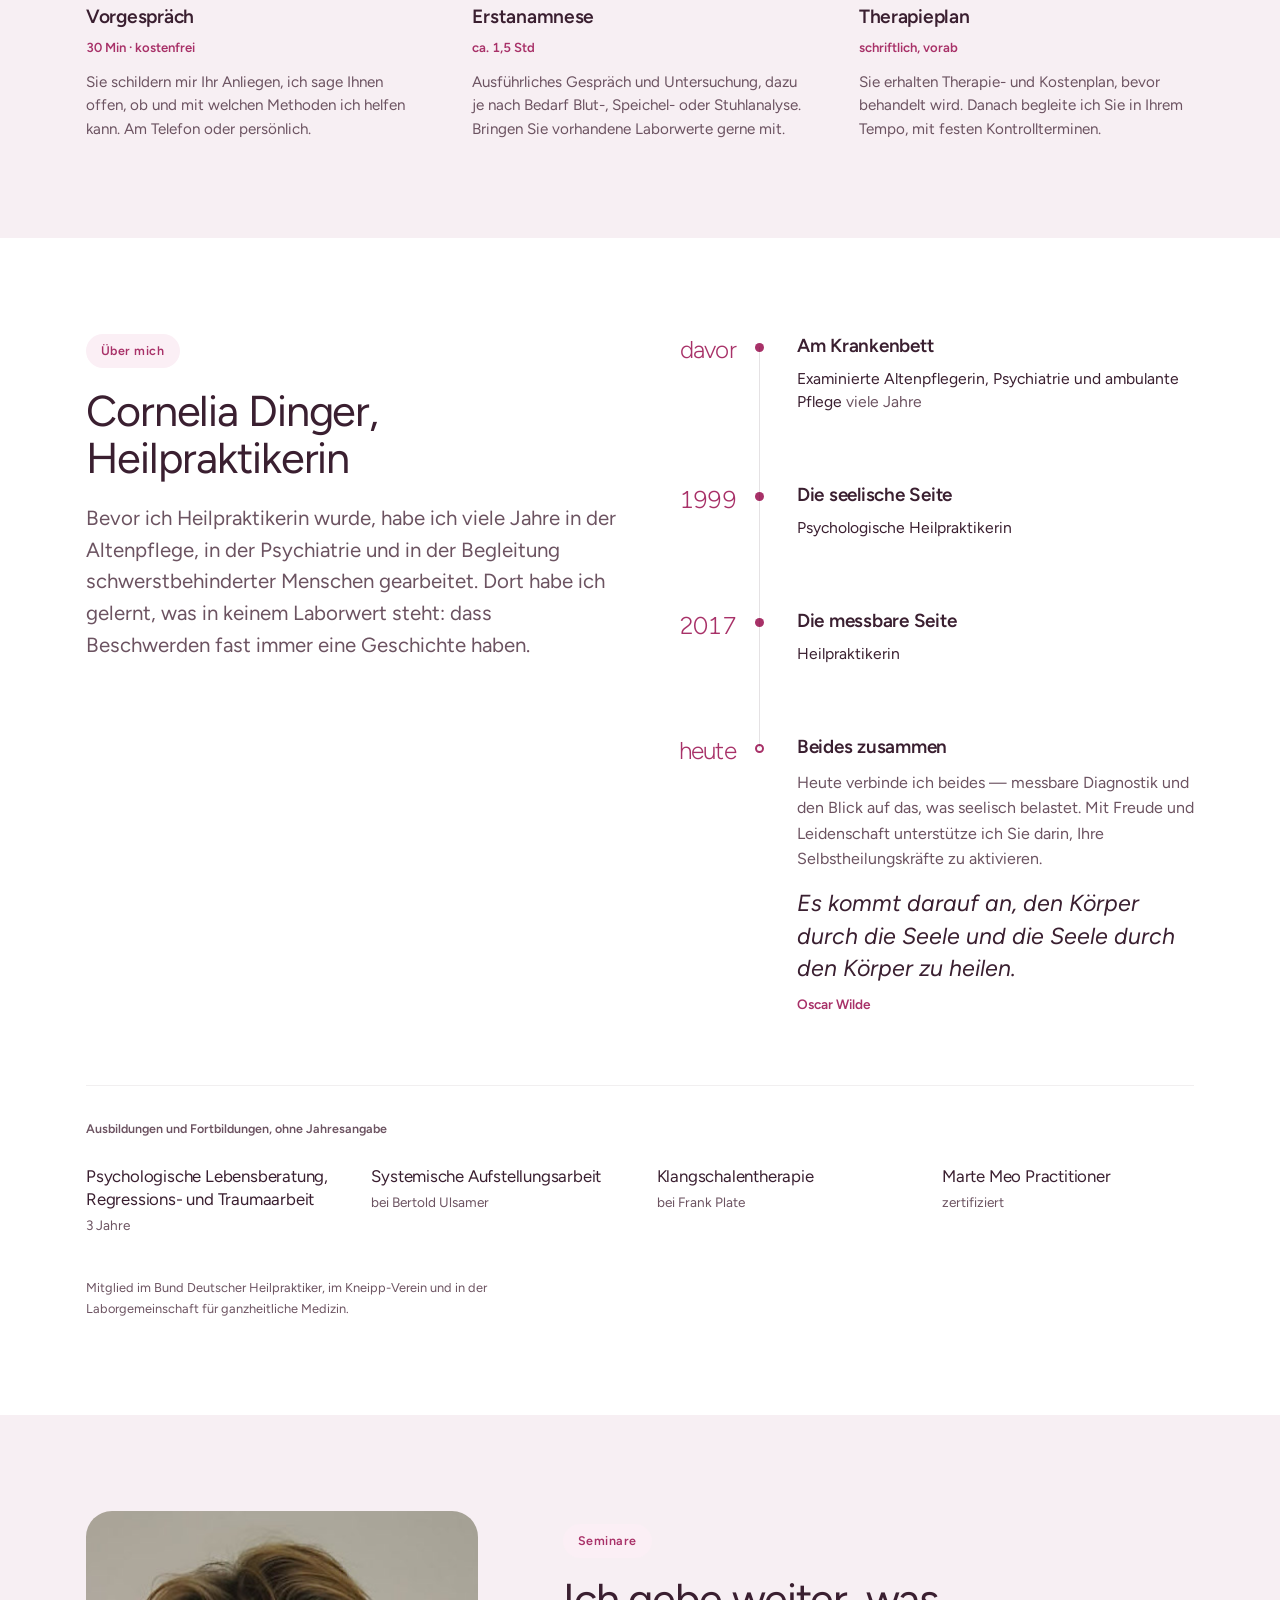
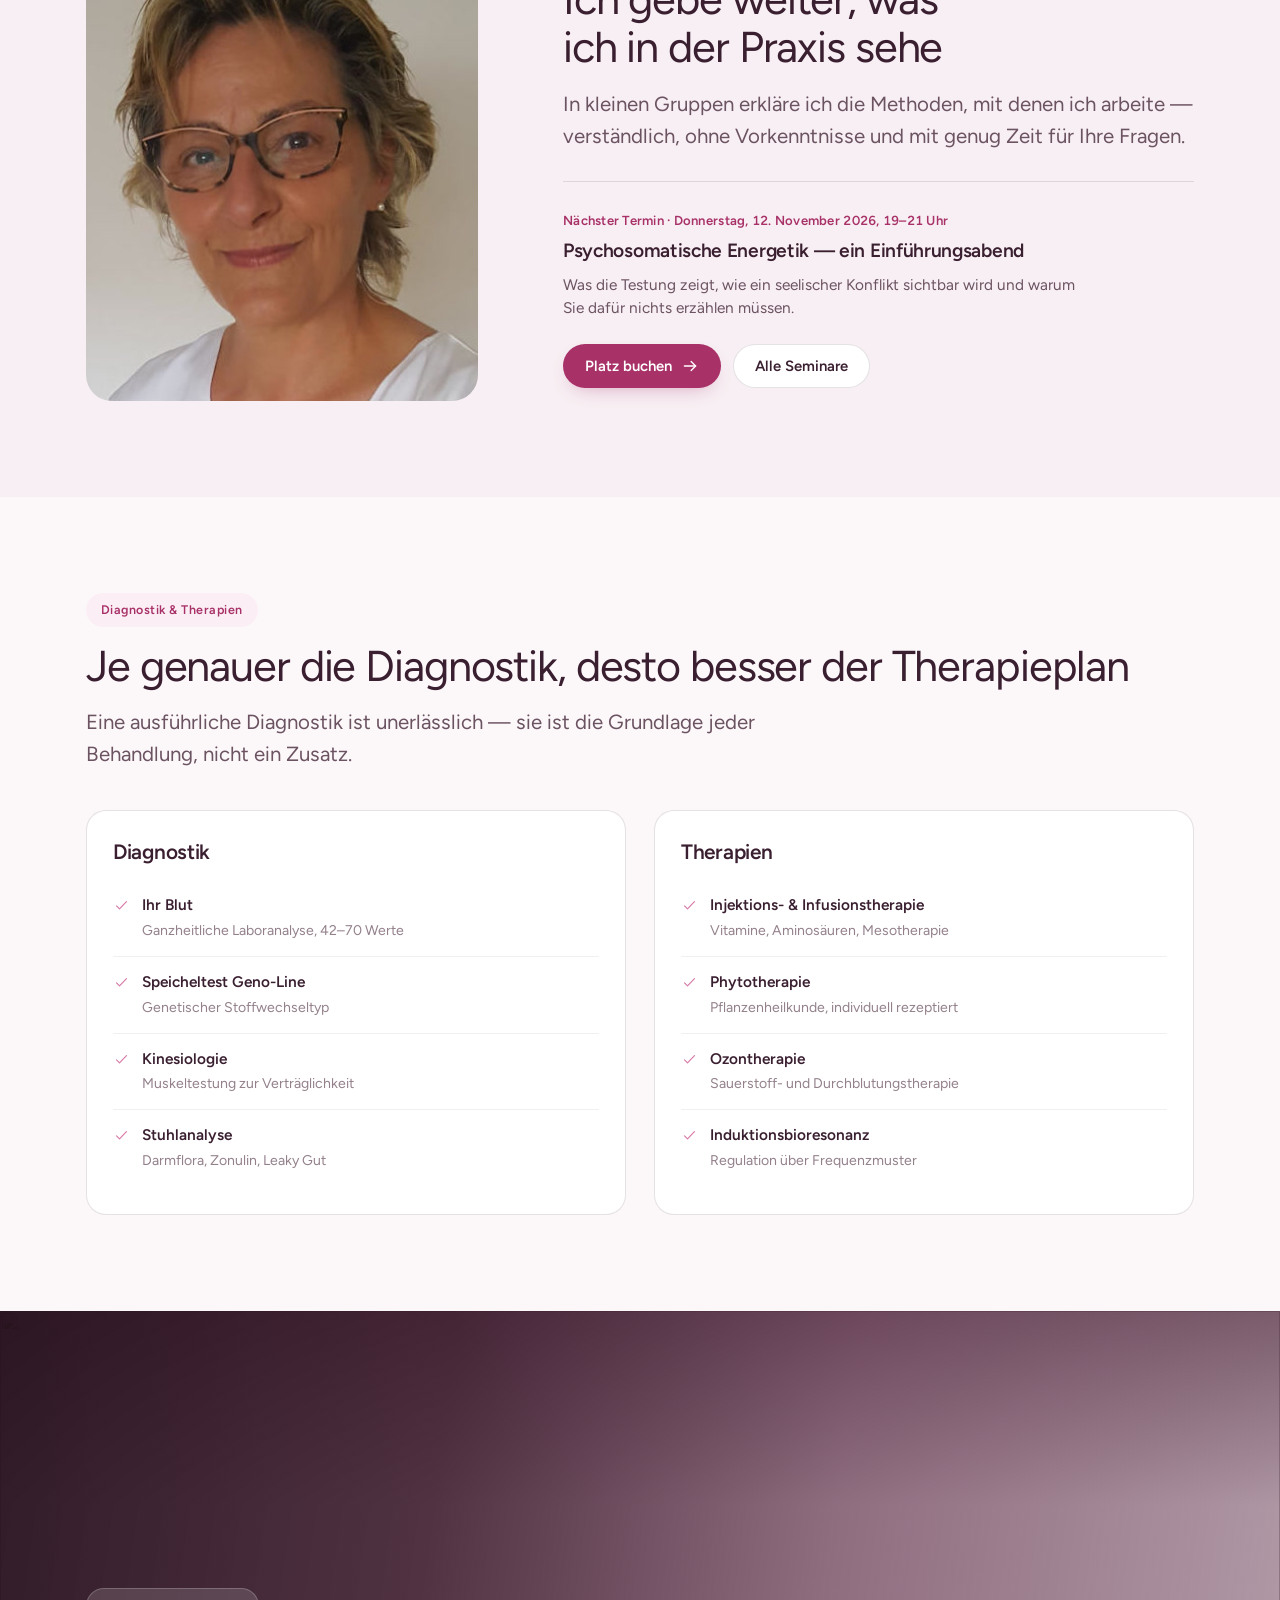
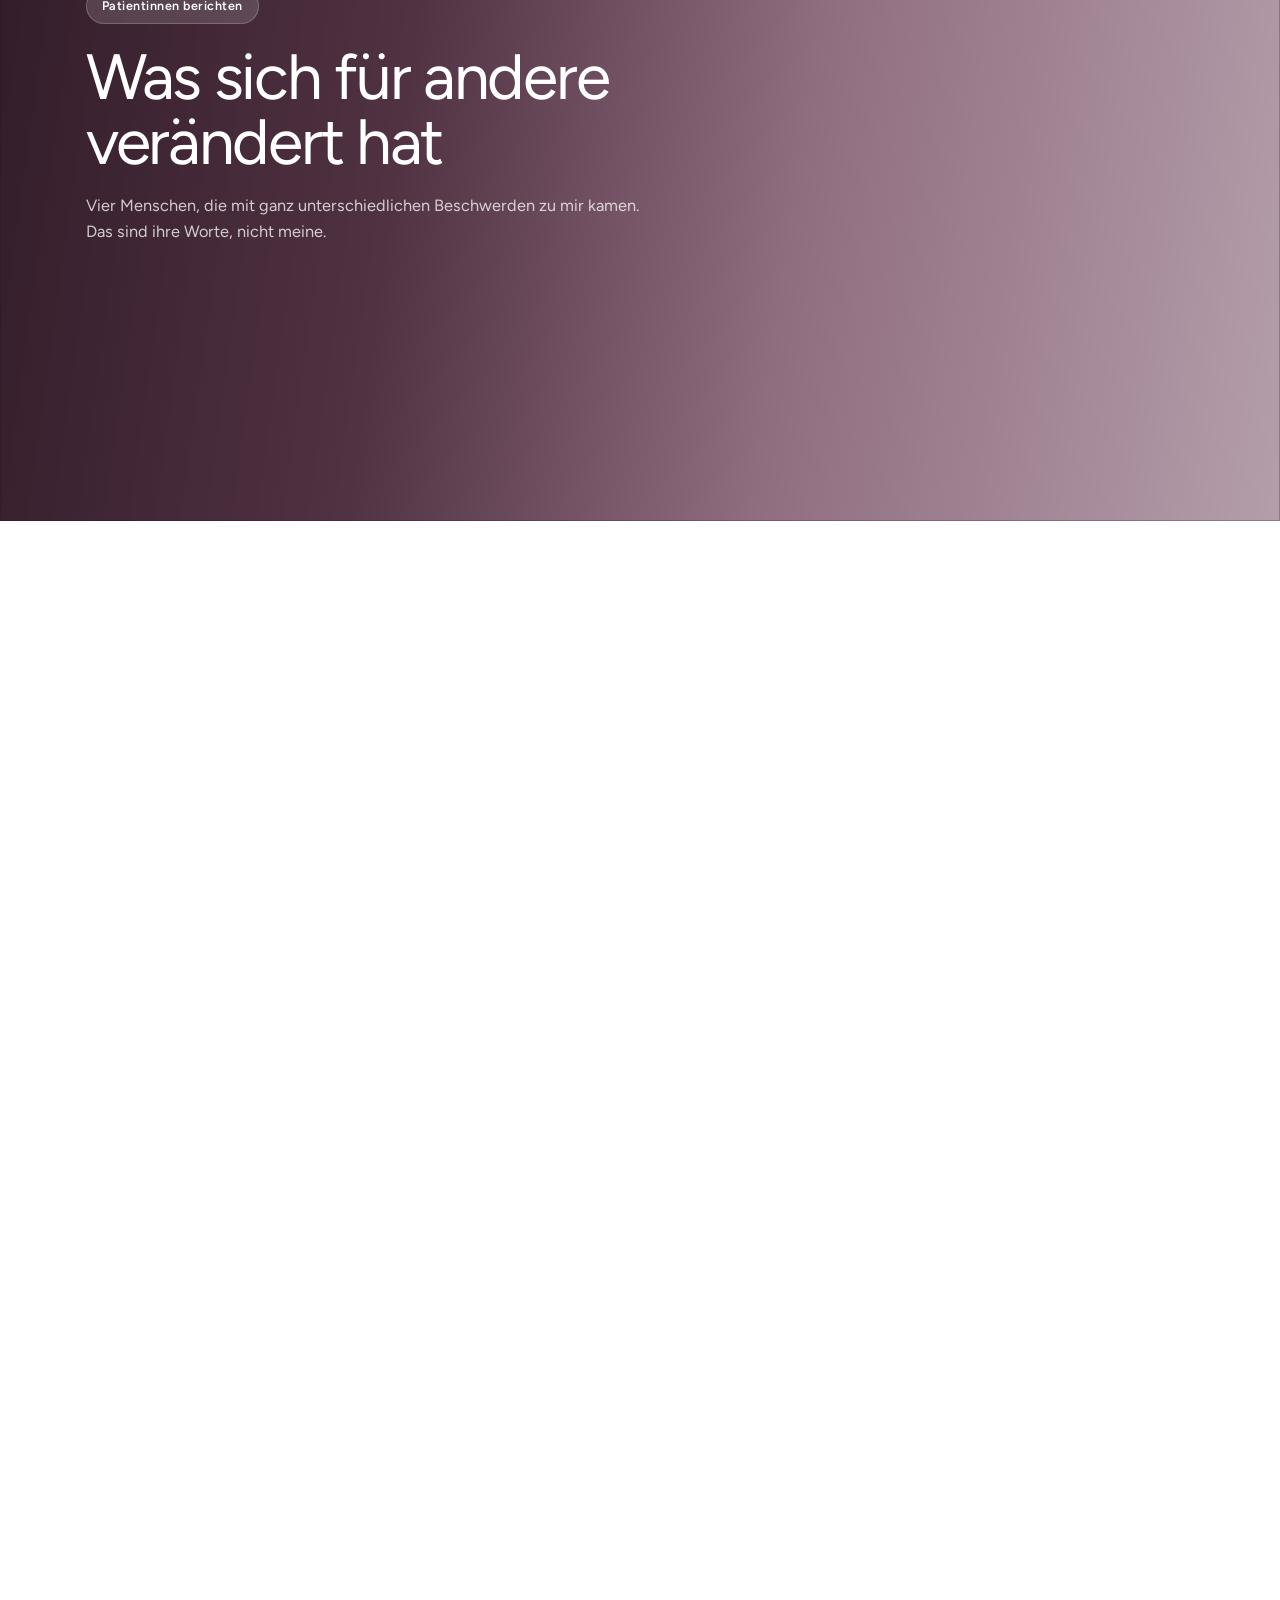
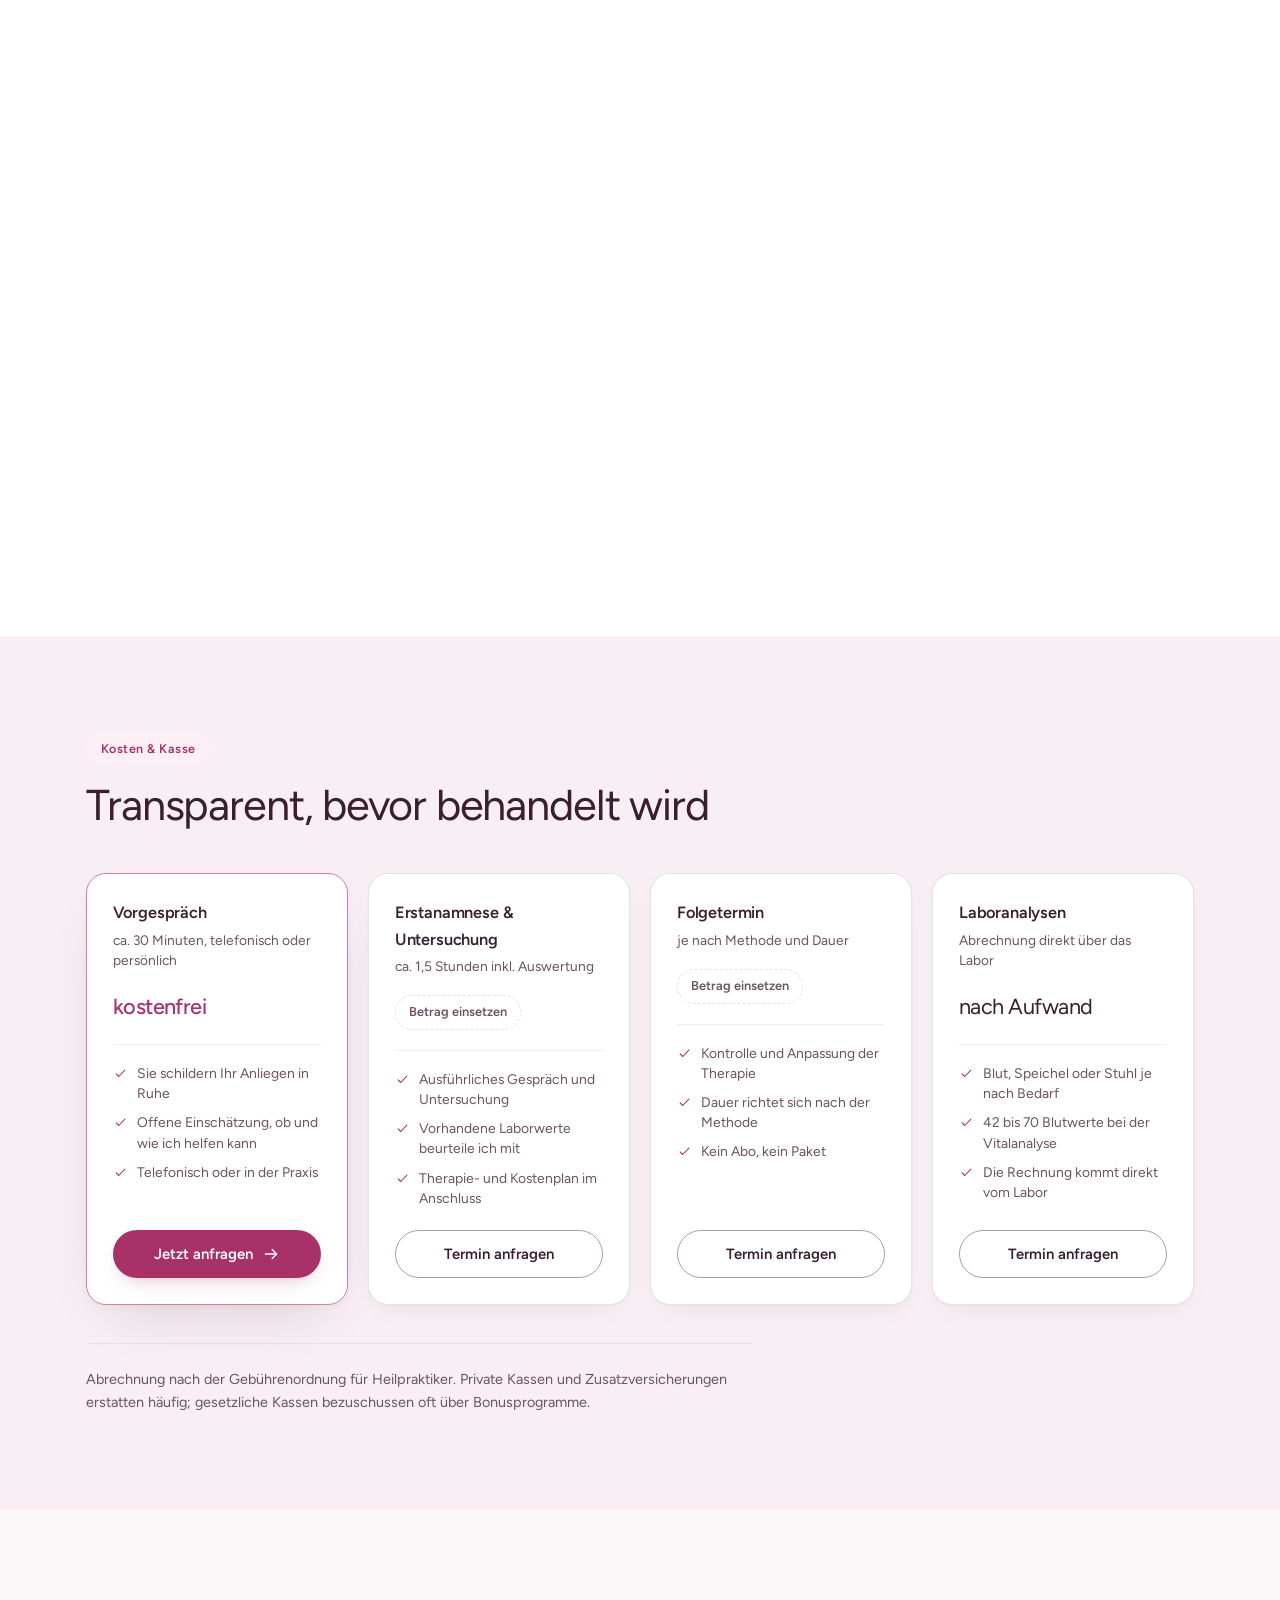
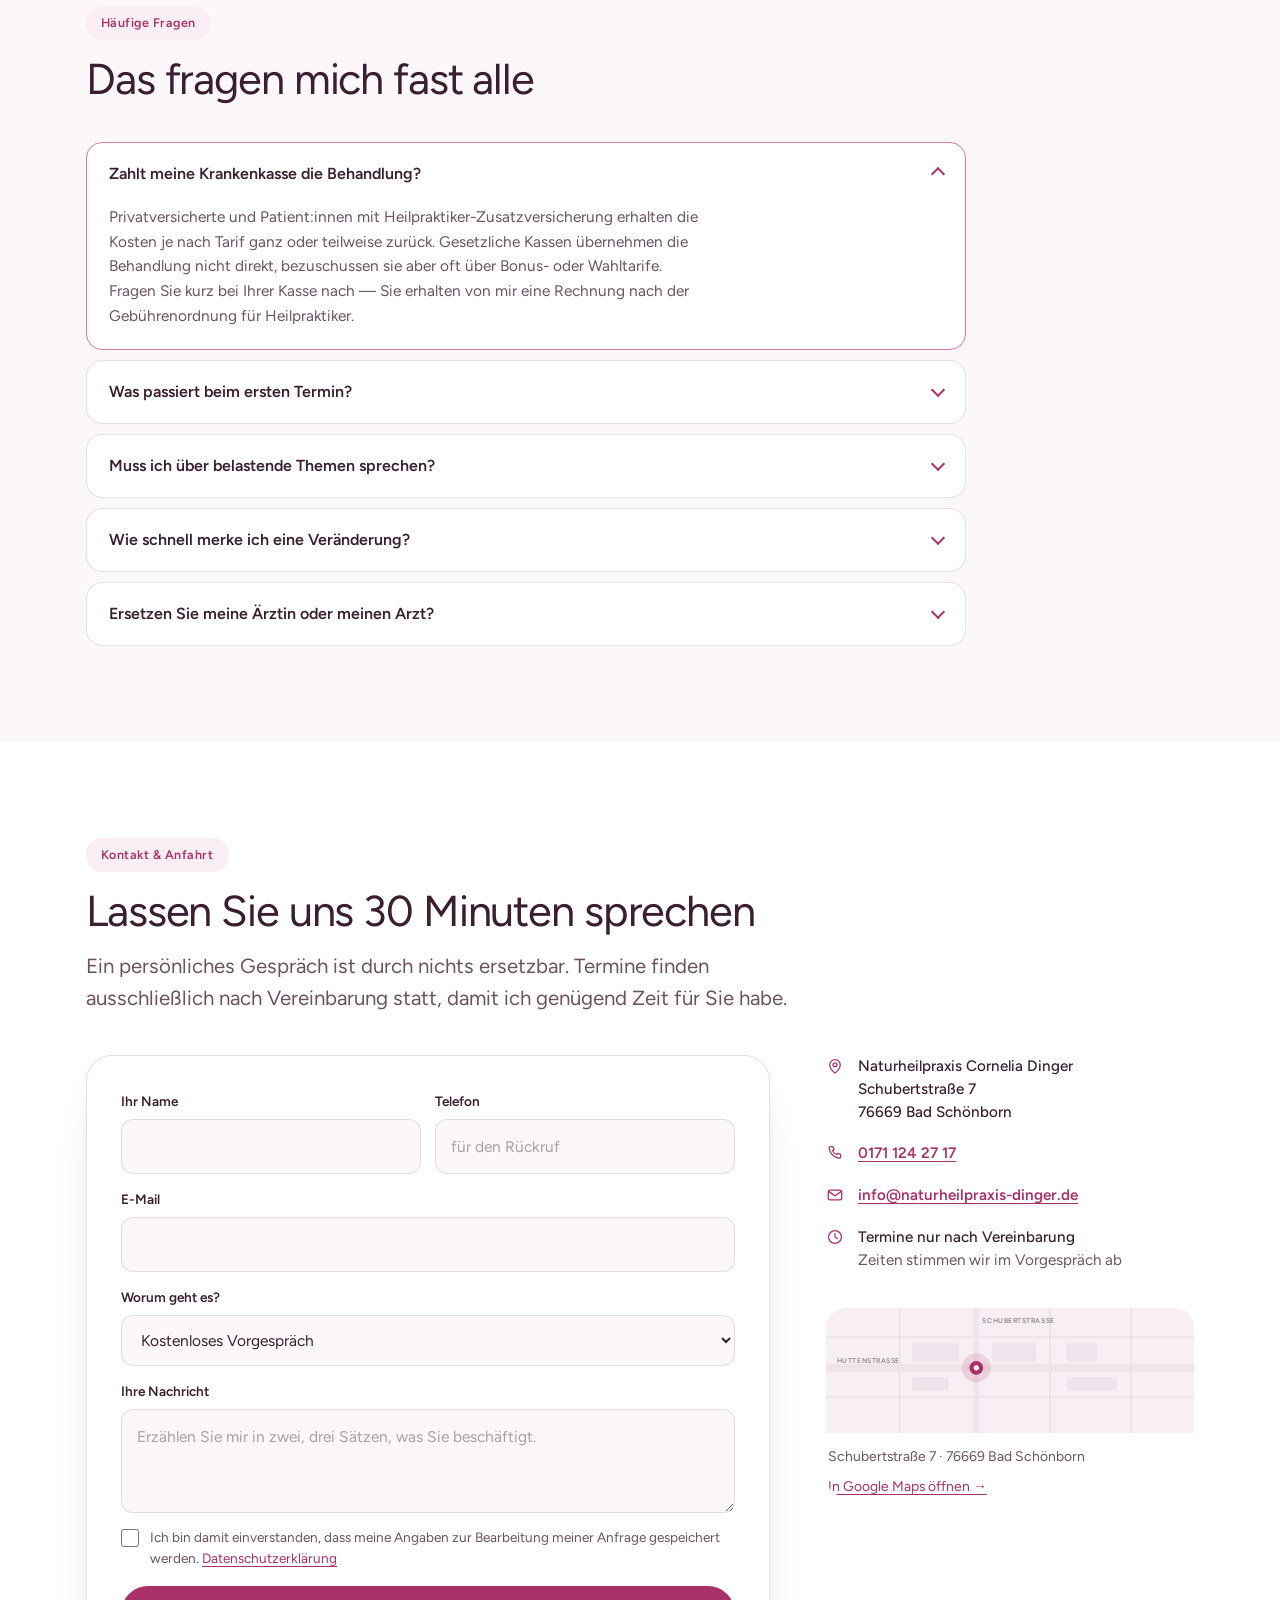
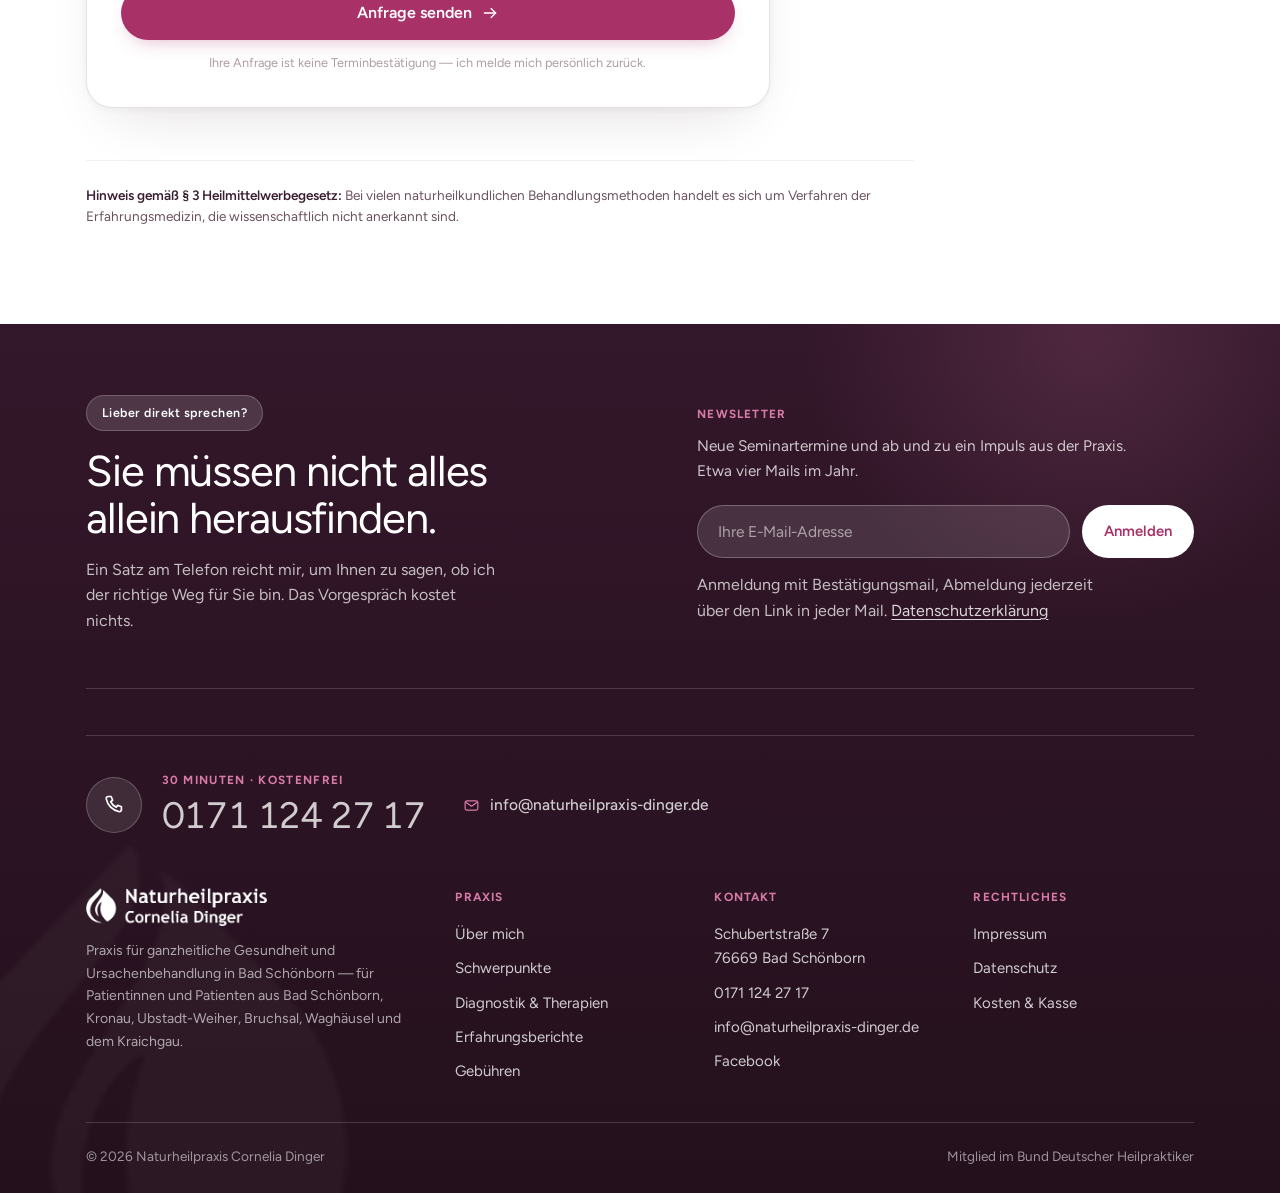
==== commit dde732f1: "Swap the footer newsletter and the phone block The newsletter takes the right column of the footer C" ====
--- a/index.html
+++ b/index.html
@@ -52,7 +52,7 @@
      are always fetched in CORS mode. -->
 <link rel="preload" href="assets/fonts/figtree-latin.woff2" as="font" type="font/woff2" crossorigin>
 
-<link rel="stylesheet" href="site.css?v=fa2f5abf">
+<link rel="stylesheet" href="site.css?v=7d9c2fed">
 
 <svg width="0" height="0" style="position:absolute" aria-hidden="true" focusable="false">
   <symbol id="i-check" viewBox="0 0 24 24"><path d="m5 12.6 4.2 4.2L19 6.6"/></symbol>
@@ -709,7 +709,31 @@
         <h2>Sie müssen nicht alles<br>allein herausfinden.</h2>
         <p>Ein Satz am Telefon reicht mir, um Ihnen zu sagen, ob ich der richtige Weg für Sie bin. Das Vorgespräch kostet nichts.</p>
       </div>
-      <div class="footcta__r">
+      <form class="news" id="news">
+        <div class="fbody">
+          <div class="news__t">
+            <h4>Newsletter</h4>
+            <p>Neue Seminartermine und ab und zu ein Impuls aus der Praxis. Etwa vier Mails im Jahr.</p>
+          </div>
+          <div class="news__f">
+            <label class="vh" for="n-mail">E-Mail-Adresse</label>
+            <input id="n-mail" name="email" type="email" autocomplete="email" placeholder="Ihre E-Mail-Adresse" required>
+            <button class="btn btn--primary btn--sm" type="submit">Anmelden</button>
+          </div>
+          <p class="news__note">
+            Anmeldung mit Bestätigungsmail, Abmeldung jederzeit über den Link in jeder Mail.
+            <a href="datenschutz.htm">Datenschutzerklärung</a>
+          </p>
+        </div>
+        <div class="sent" role="status">
+          <svg class="ico"><use href="#i-check"/></svg>
+          <p>Fast geschafft — bitte bestätigen Sie die Anmeldung über den Link in der Mail.</p>
+          <p class="news__note">Entwurf: im Livebetrieb an den Verteiler angebunden.</p>
+        </div>
+      </form>
+    </div>
+
+    <div class="footreach">
         <a class="bigtel" href="tel:+491711242717">
           <span class="bigtel__ring"><svg class="ico"><use href="#i-phone"/></svg></span>
           <span class="bigtel__t">
@@ -720,31 +744,7 @@
         <a class="footmail" href="mailto:info@naturheilpraxis-dinger.de">
           <svg class="ico"><use href="#i-mail"/></svg> info@naturheilpraxis-dinger.de
         </a>
-      </div>
-    </div>
-
-    <form class="news" id="news">
-      <div class="fbody">
-        <div class="news__t">
-          <h4>Newsletter</h4>
-          <p>Neue Seminartermine und ab und zu ein Impuls aus der Praxis. Etwa vier Mails im Jahr.</p>
-        </div>
-        <div class="news__f">
-          <label class="vh" for="n-mail">E-Mail-Adresse</label>
-          <input id="n-mail" name="email" type="email" autocomplete="email" placeholder="Ihre E-Mail-Adresse" required>
-          <button class="btn btn--primary btn--sm" type="submit">Anmelden</button>
-        </div>
-        <p class="news__note">
-          Anmeldung mit Bestätigungsmail, Abmeldung jederzeit über den Link in jeder Mail.
-          <a href="datenschutz.htm">Datenschutzerklärung</a>
-        </p>
-      </div>
-      <div class="sent" role="status">
-        <svg class="ico"><use href="#i-check"/></svg>
-        <p>Fast geschafft — bitte bestätigen Sie die Anmeldung über den Link in der Mail.</p>
-        <p class="news__note">Entwurf: im Livebetrieb an den Verteiler angebunden.</p>
-      </div>
-    </form>
+    </div>
 
     <div class="foot__grid">
       <div>
--- a/site.css
+++ b/site.css
@@ -1086,7 +1086,16 @@
 .footcta .eyebrow{color:#fff;background:rgba(255,255,255,.14);border:1px solid rgba(255,255,255,.2)}
 .footcta h2{color:#fff;margin:17px 0 14px}
 .footcta p{font-size:1rem;color:rgba(255,255,255,.72);max-width:42ch;line-height:1.6}
-.footcta__r{display:flex;flex-direction:column;gap:16px;align-items:flex-start}
+/* The newsletter now sits in the CTA's right column, so it drops the rule and
+   spacing it carried as a standalone row. The phone and mail moved down to
+   that row instead. */
+.footcta .news{margin-top:0;padding-top:0;border-top:0}
+.footreach{
+  display:flex;flex-wrap:wrap;align-items:center;
+  gap:clamp(18px,3vw,54px);
+  margin-top:clamp(30px,3.6vw,46px);padding-top:clamp(26px,3vw,38px);
+  border-top:1px solid rgba(255,255,255,.16);
+}
 
 .bigtel{
   display:inline-flex;align-items:center;gap:clamp(14px,1.5vw,20px);
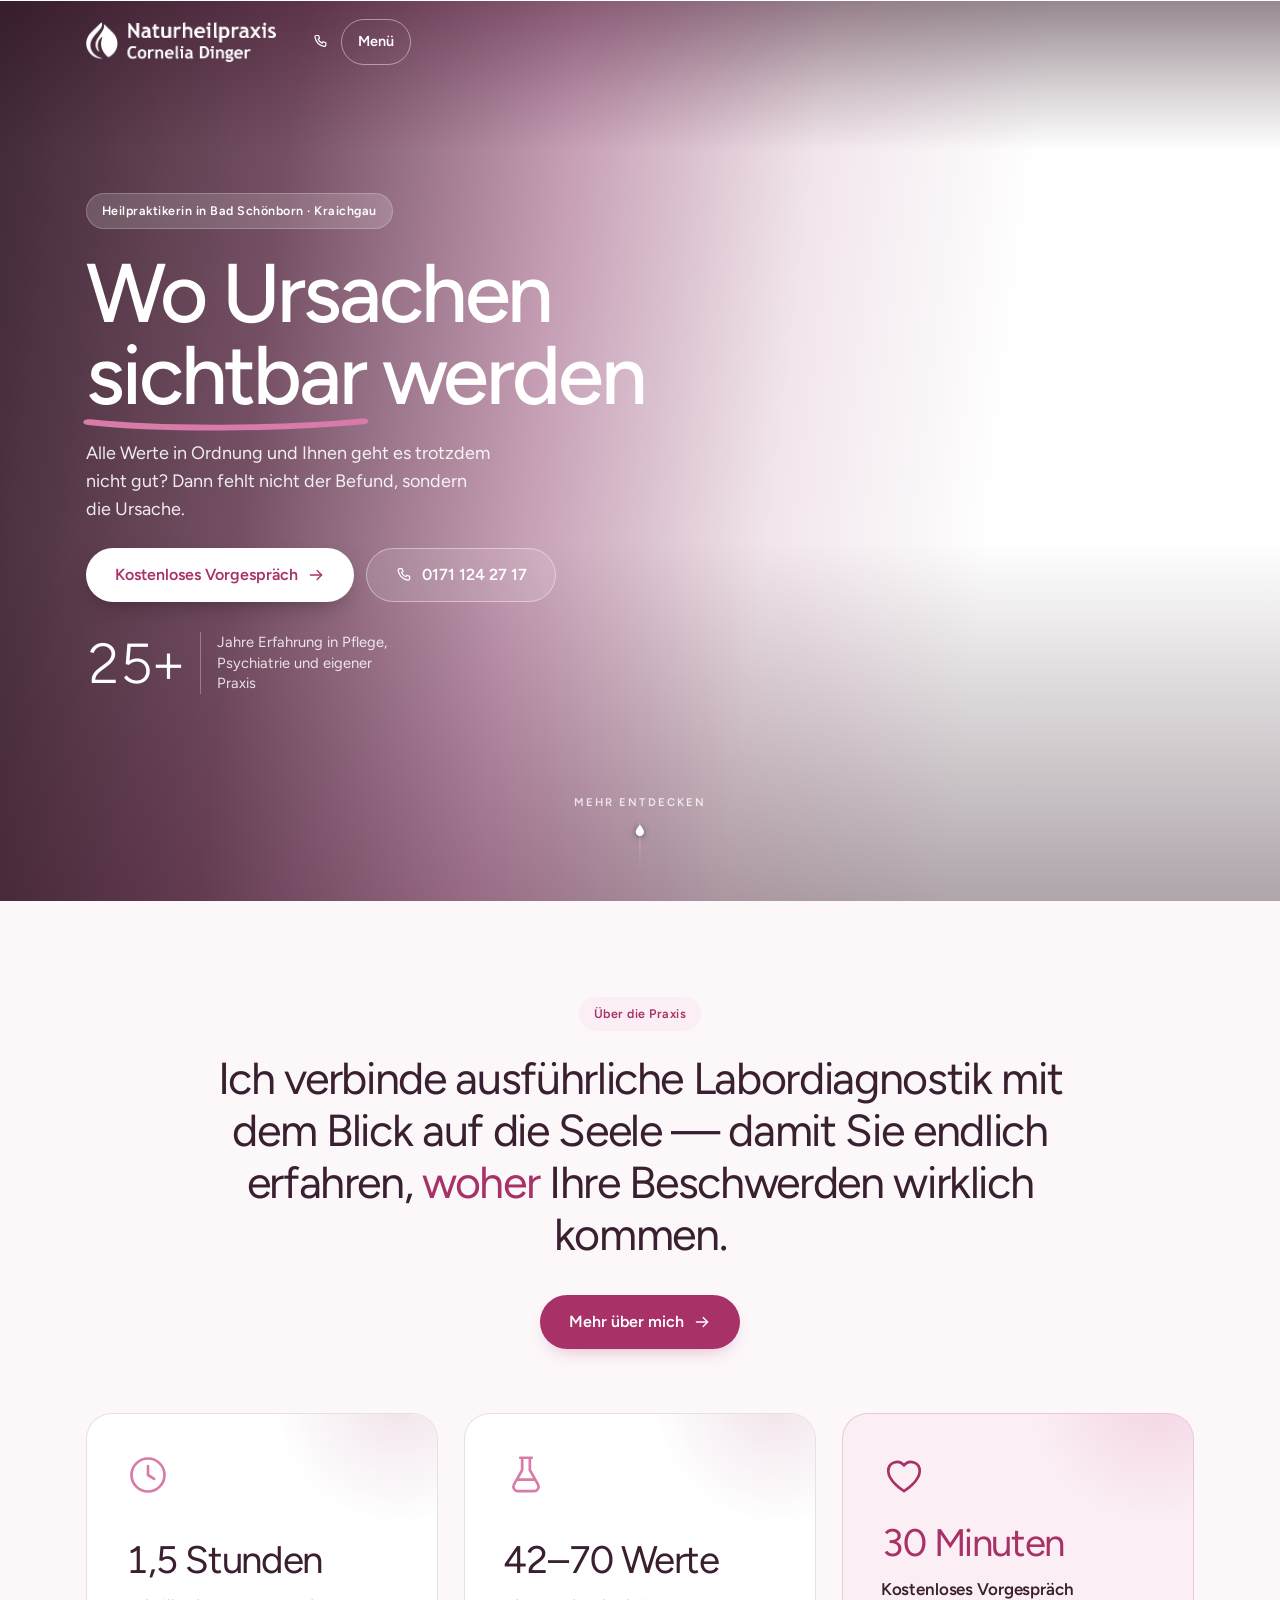
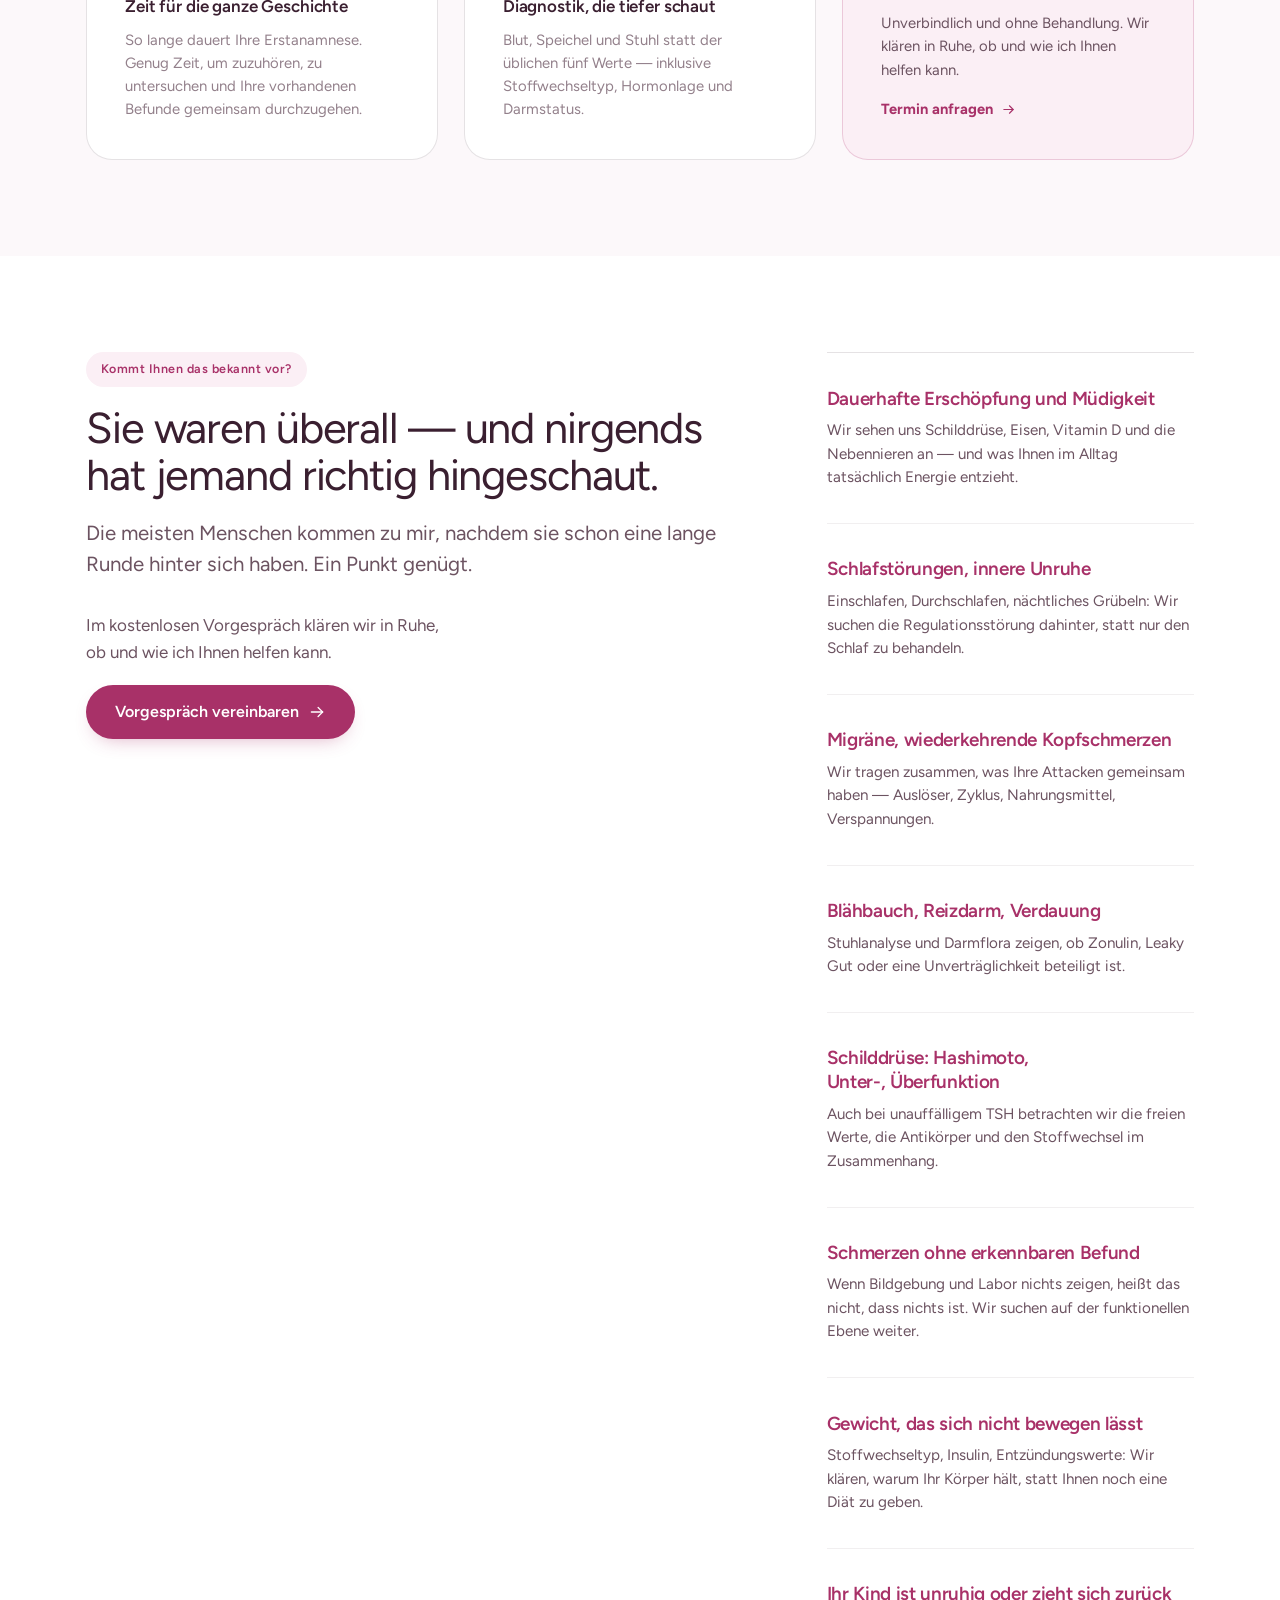
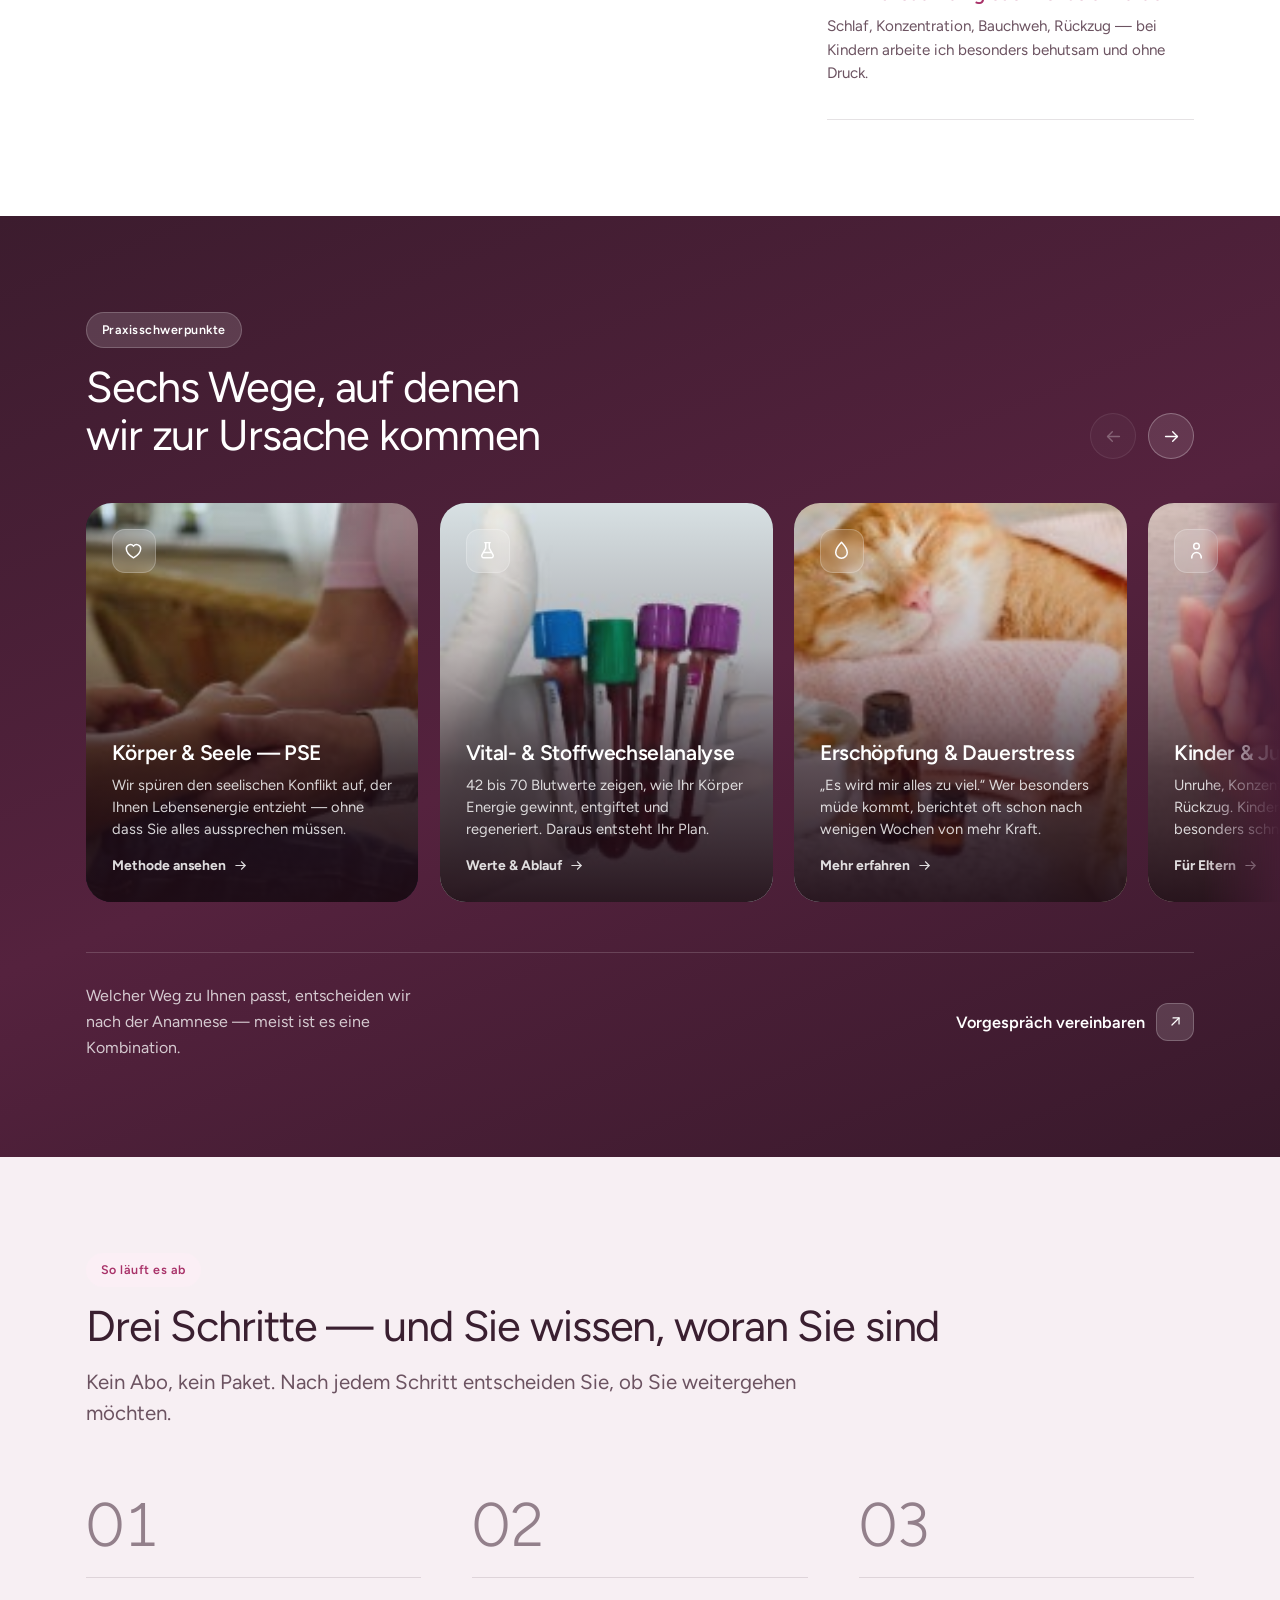
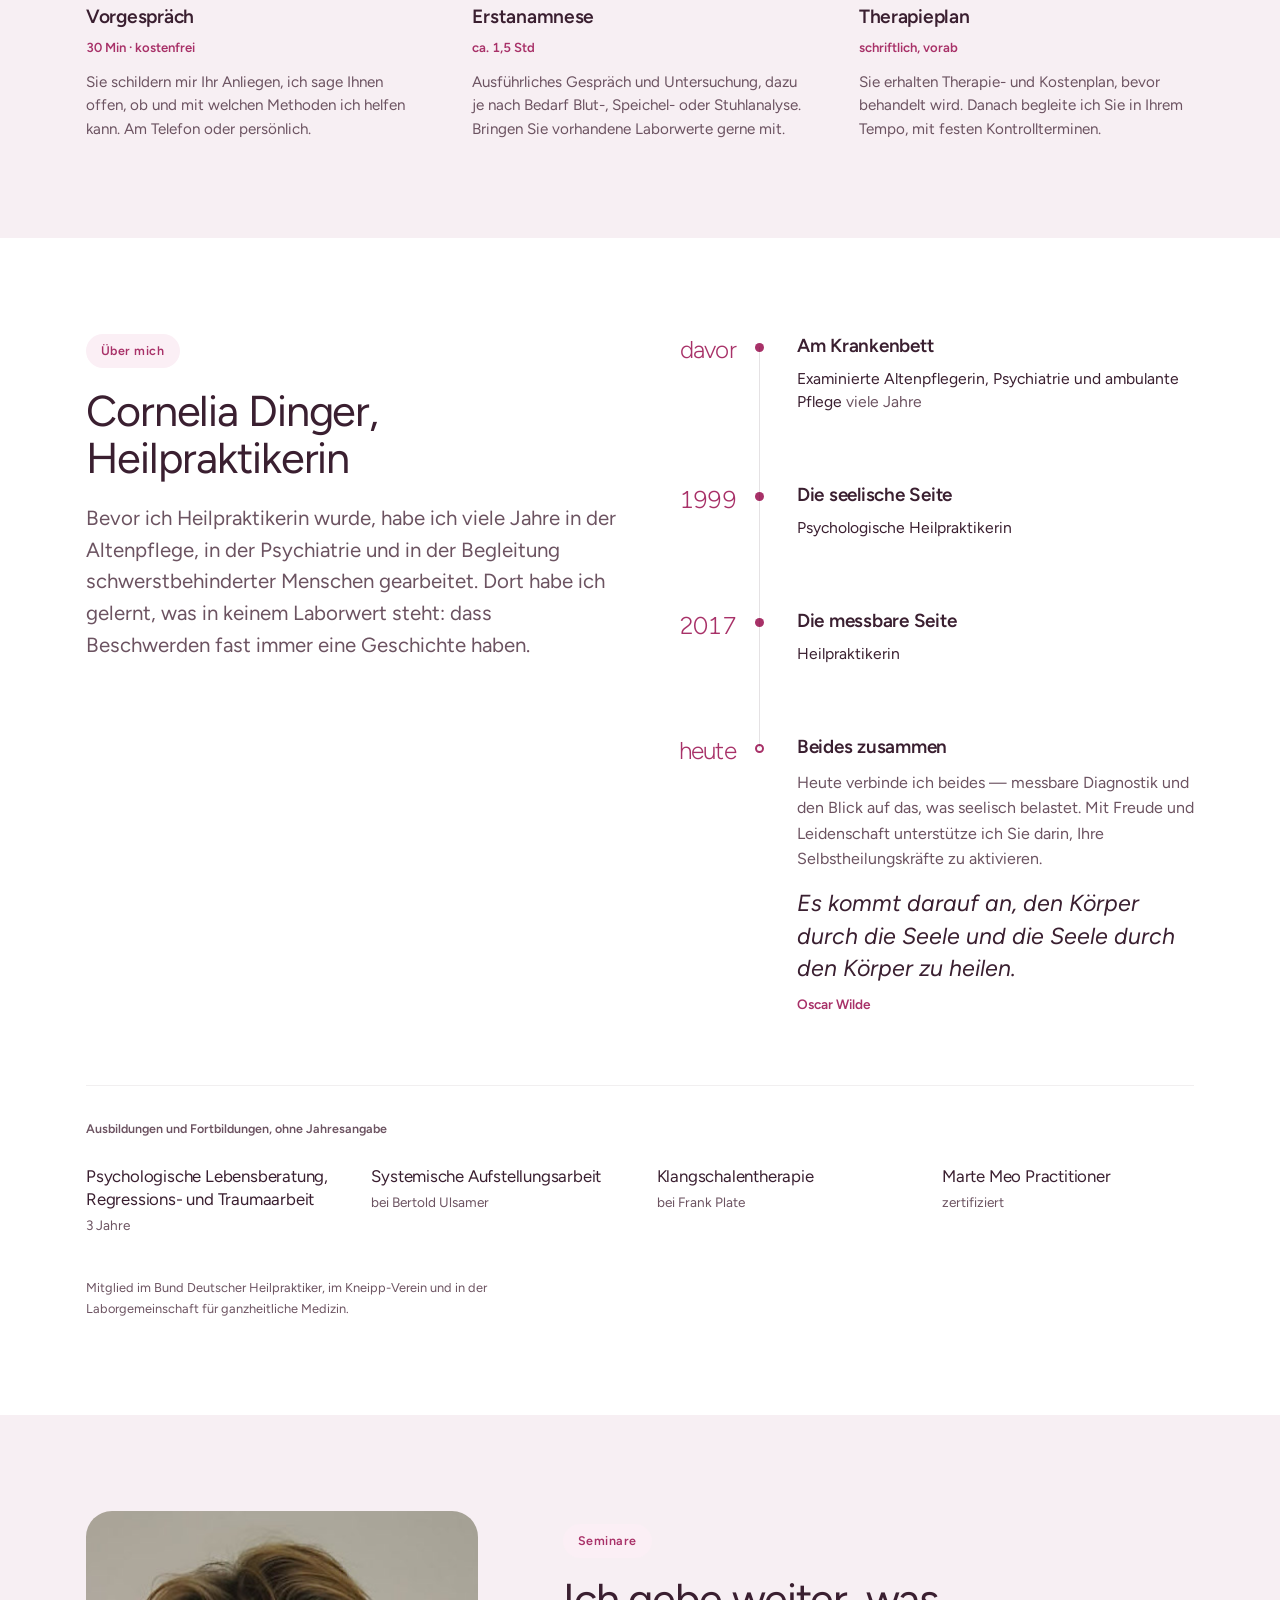
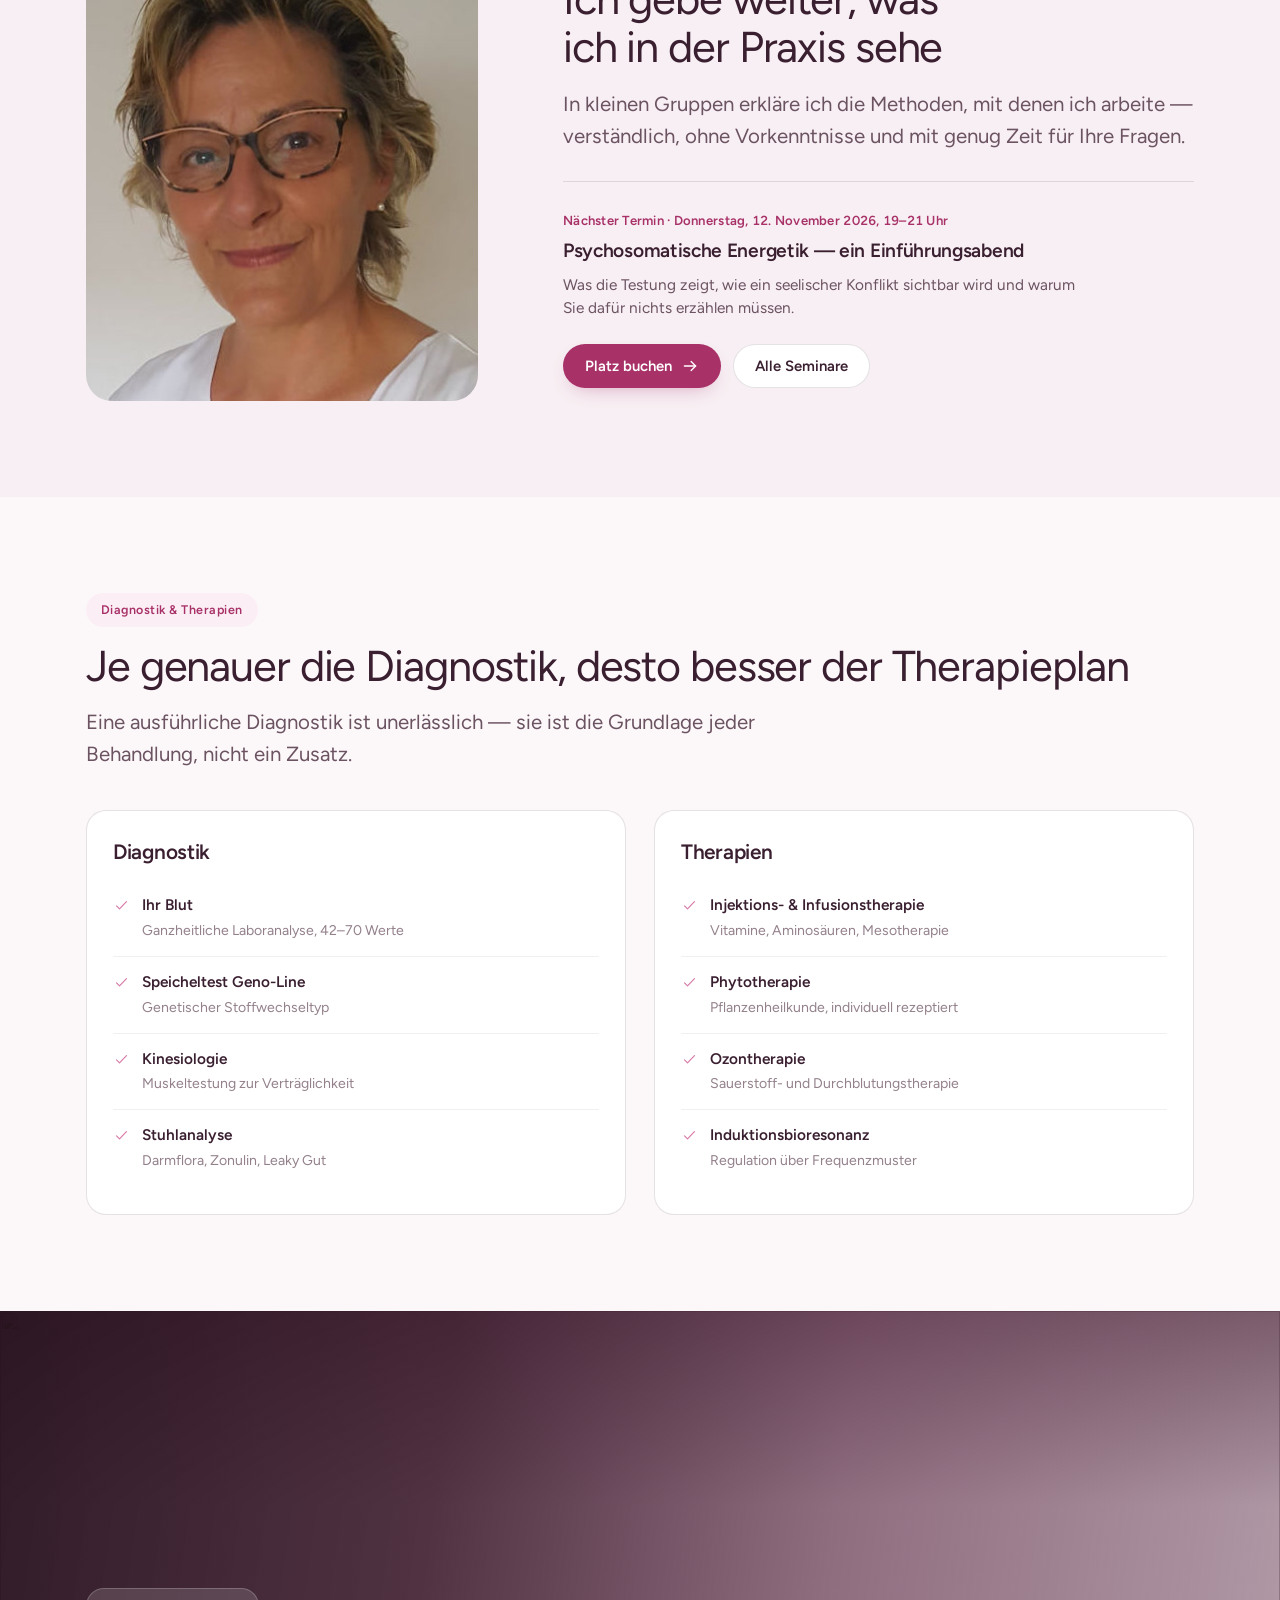
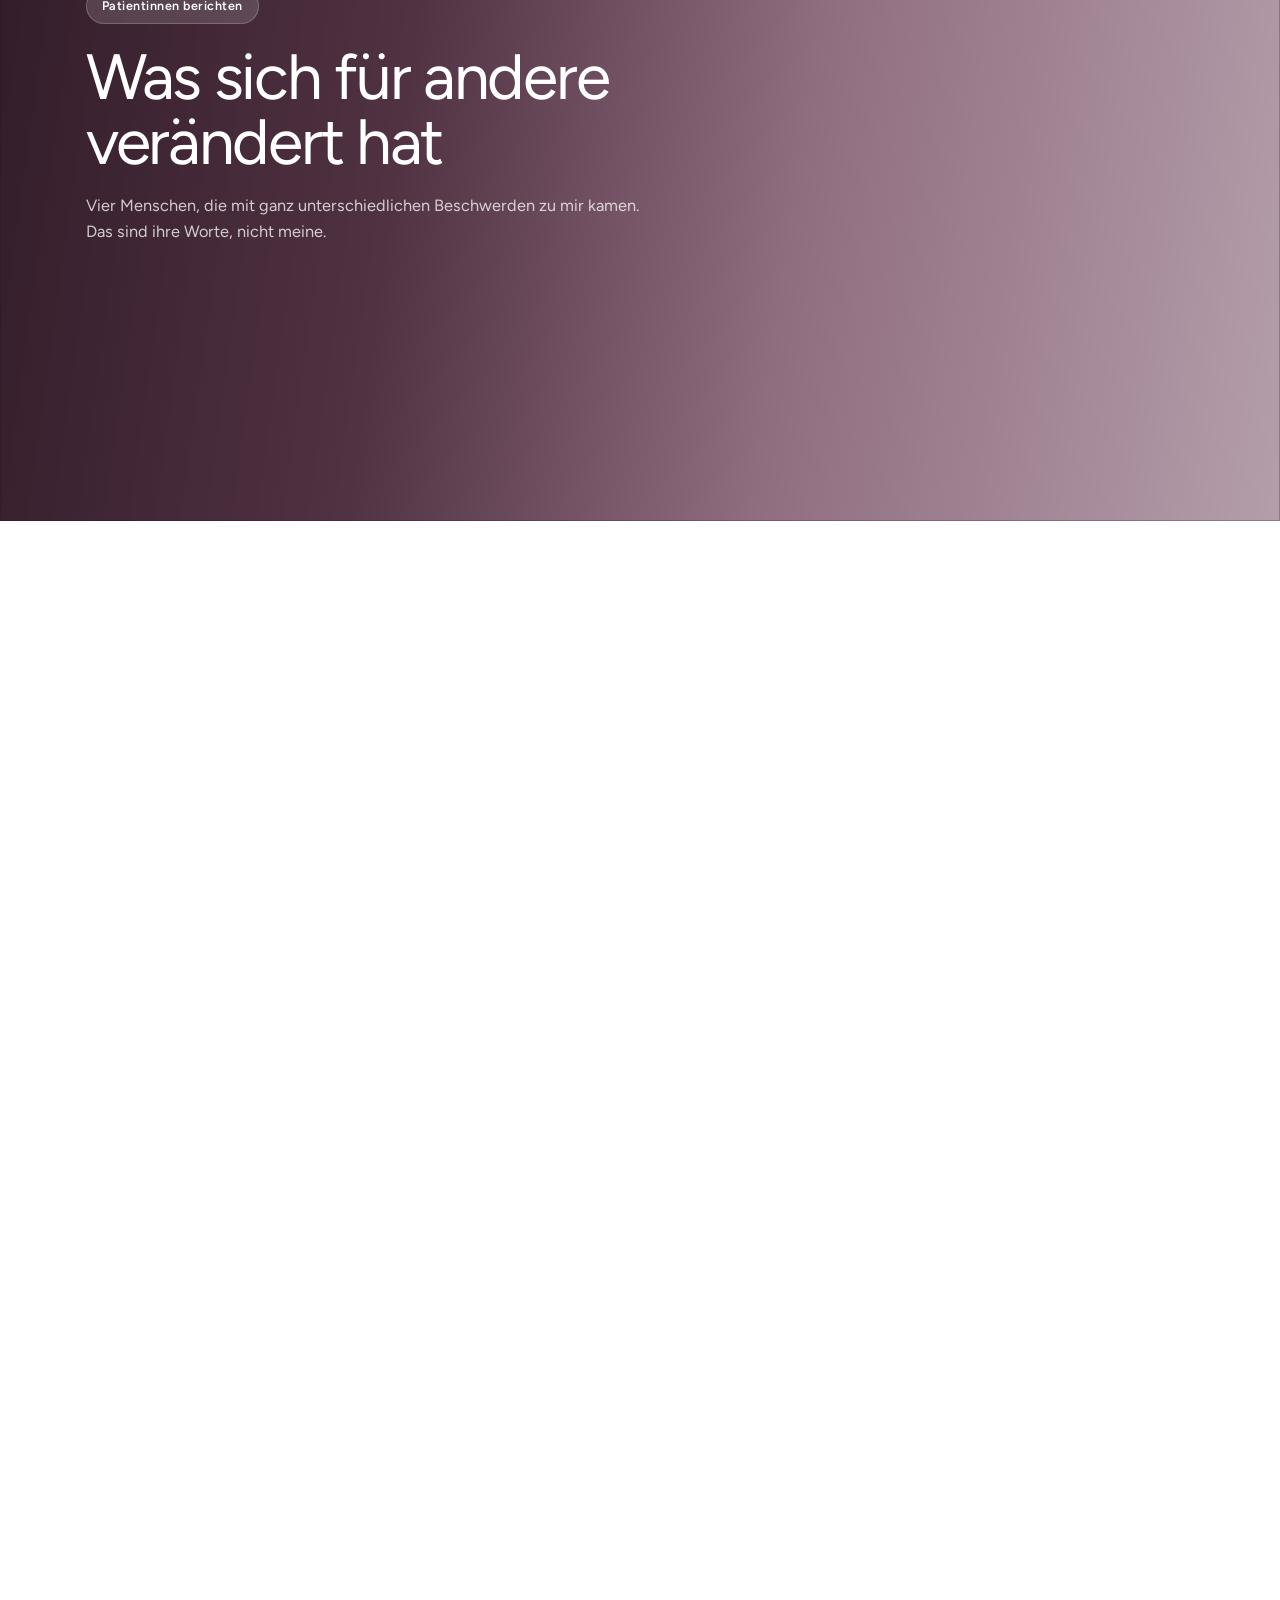
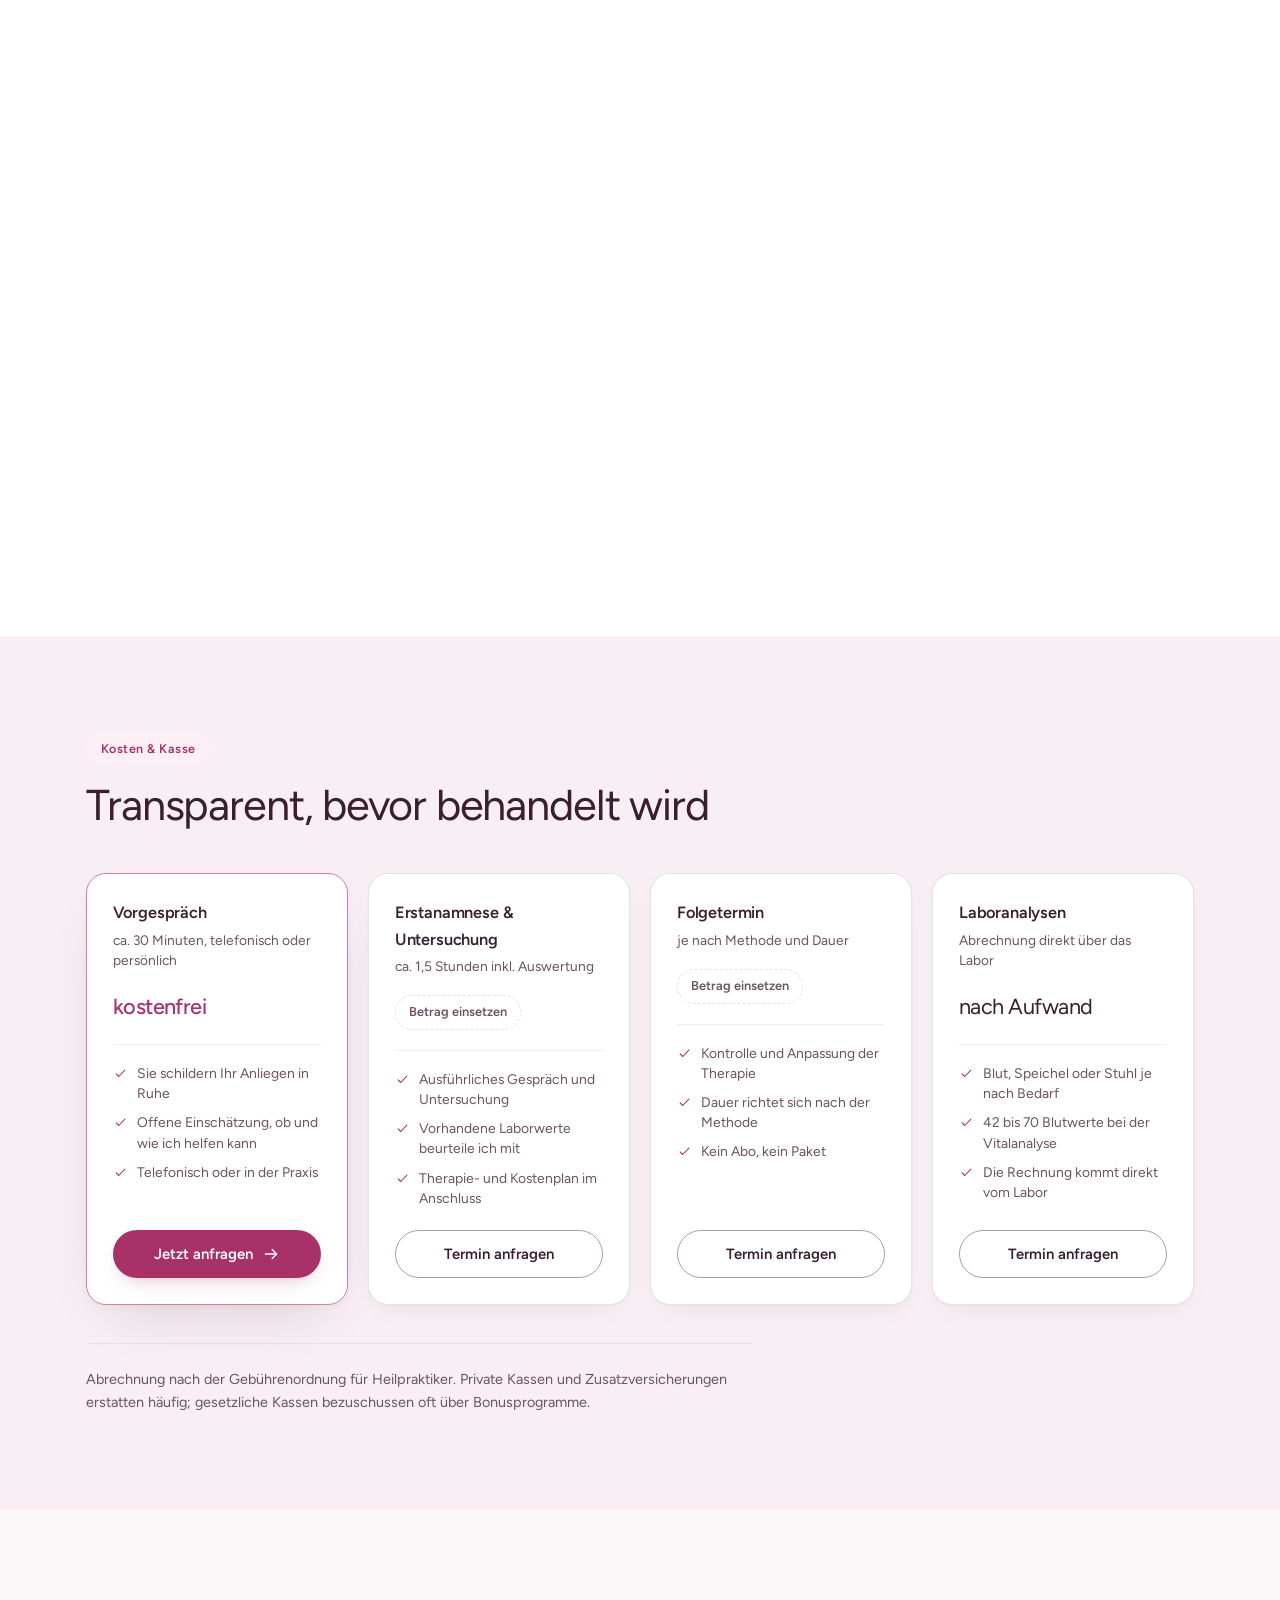
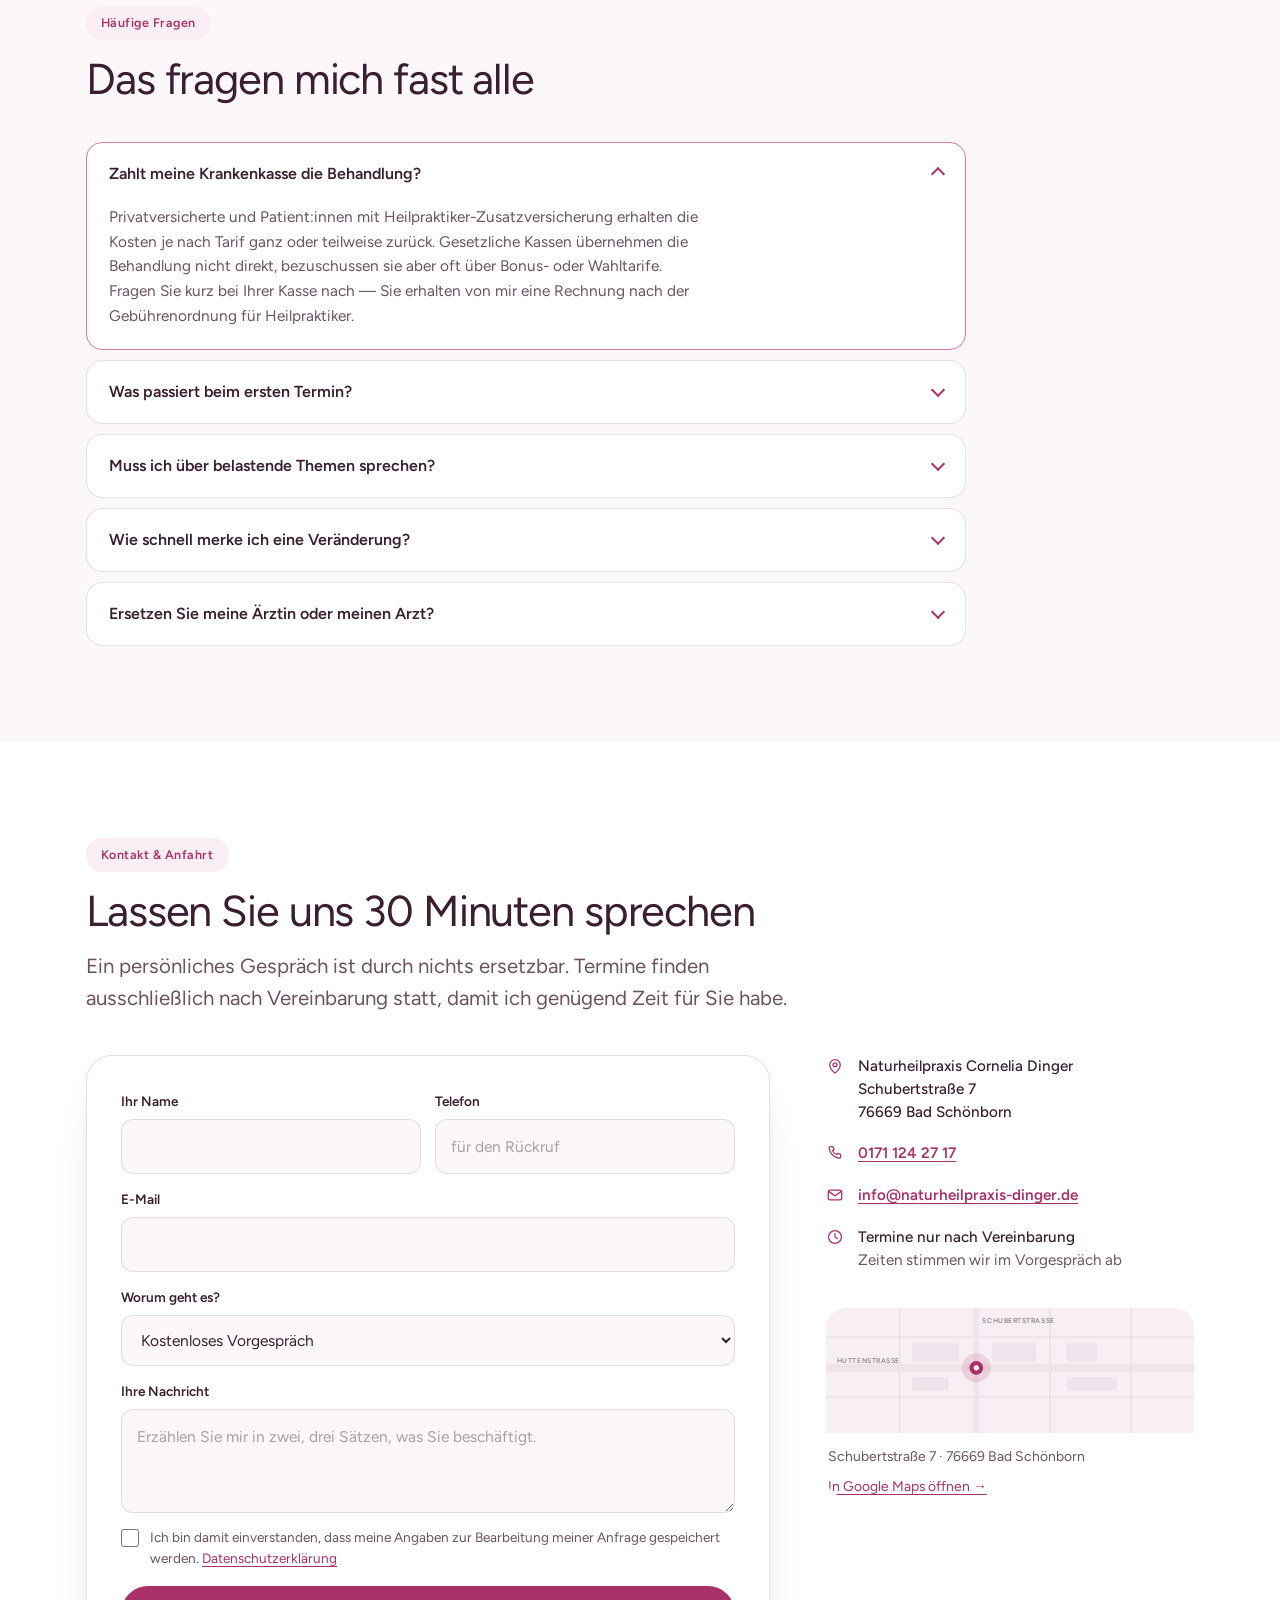
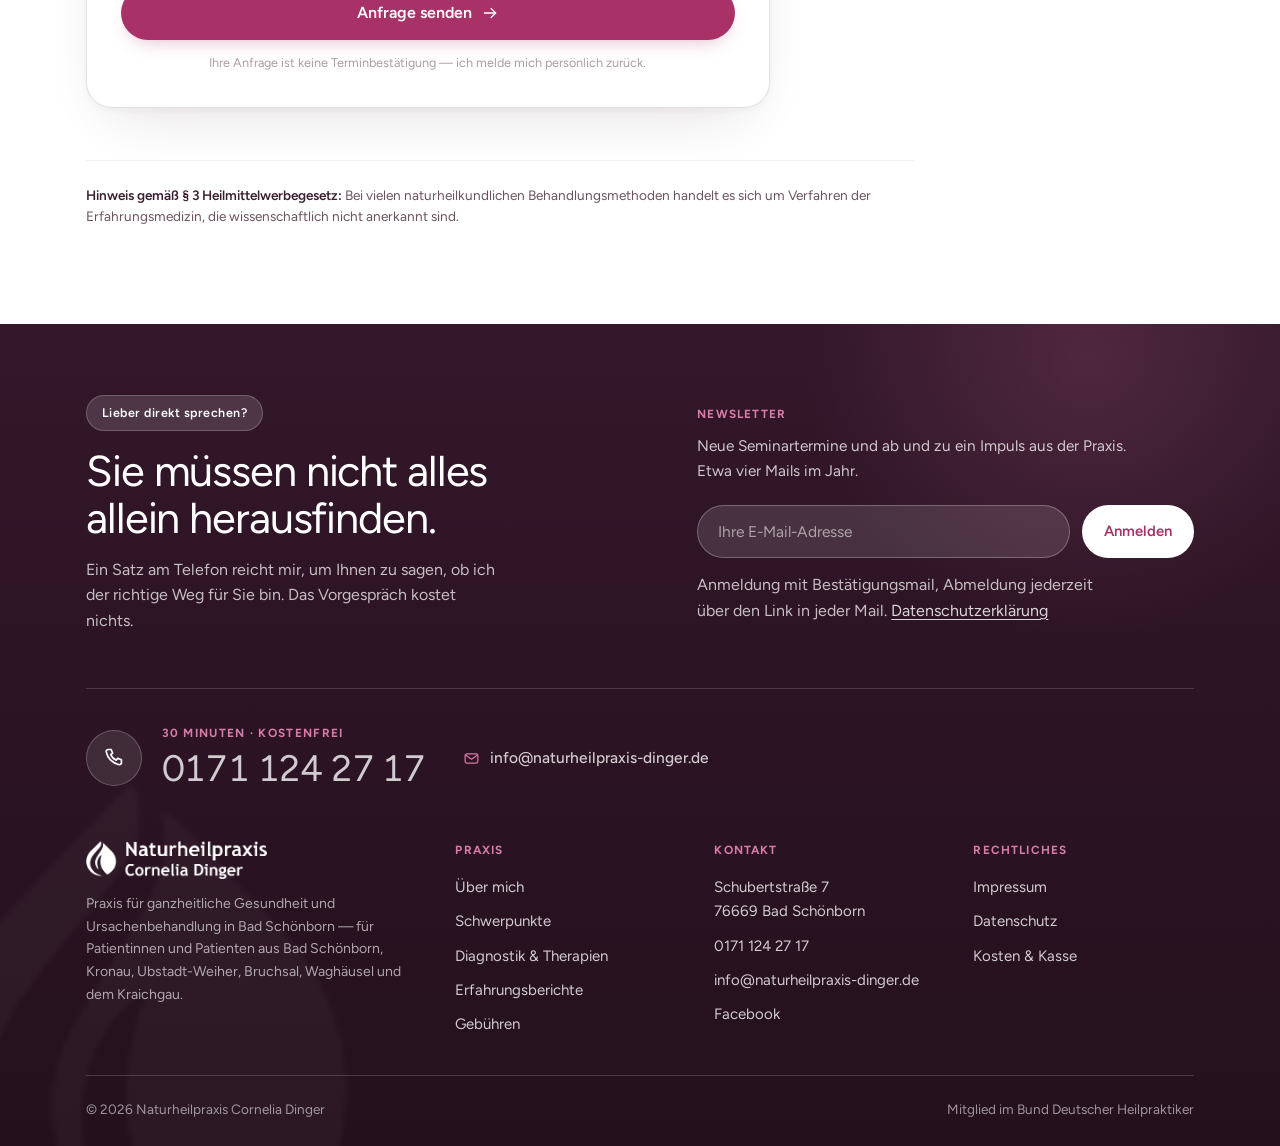
==== commit d1e29dec: "Footer: one divider above the phone row, not two .footcta already draws a border-bottom, and .footre" ====
--- a/index.html
+++ b/index.html
@@ -52,7 +52,7 @@
      are always fetched in CORS mode. -->
 <link rel="preload" href="assets/fonts/figtree-latin.woff2" as="font" type="font/woff2" crossorigin>
 
-<link rel="stylesheet" href="site.css?v=7d9c2fed">
+<link rel="stylesheet" href="site.css?v=f35c30d5">
 
 <svg width="0" height="0" style="position:absolute" aria-hidden="true" focusable="false">
   <symbol id="i-check" viewBox="0 0 24 24"><path d="m5 12.6 4.2 4.2L19 6.6"/></symbol>
--- a/site.css
+++ b/site.css
@@ -1090,11 +1090,13 @@
    spacing it carried as a standalone row. The phone and mail moved down to
    that row instead. */
 .footcta .news{margin-top:0;padding-top:0;border-top:0}
+/* No rule and no margin of its own: .footcta already draws the divider above
+   it, and carrying a second one left two hairlines with an empty band between
+   them. This row just sits under that single line. */
 .footreach{
   display:flex;flex-wrap:wrap;align-items:center;
   gap:clamp(18px,3vw,54px);
-  margin-top:clamp(30px,3.6vw,46px);padding-top:clamp(26px,3vw,38px);
-  border-top:1px solid rgba(255,255,255,.16);
+  margin-top:0;padding-top:clamp(26px,3vw,38px);
 }
 
 .bigtel{
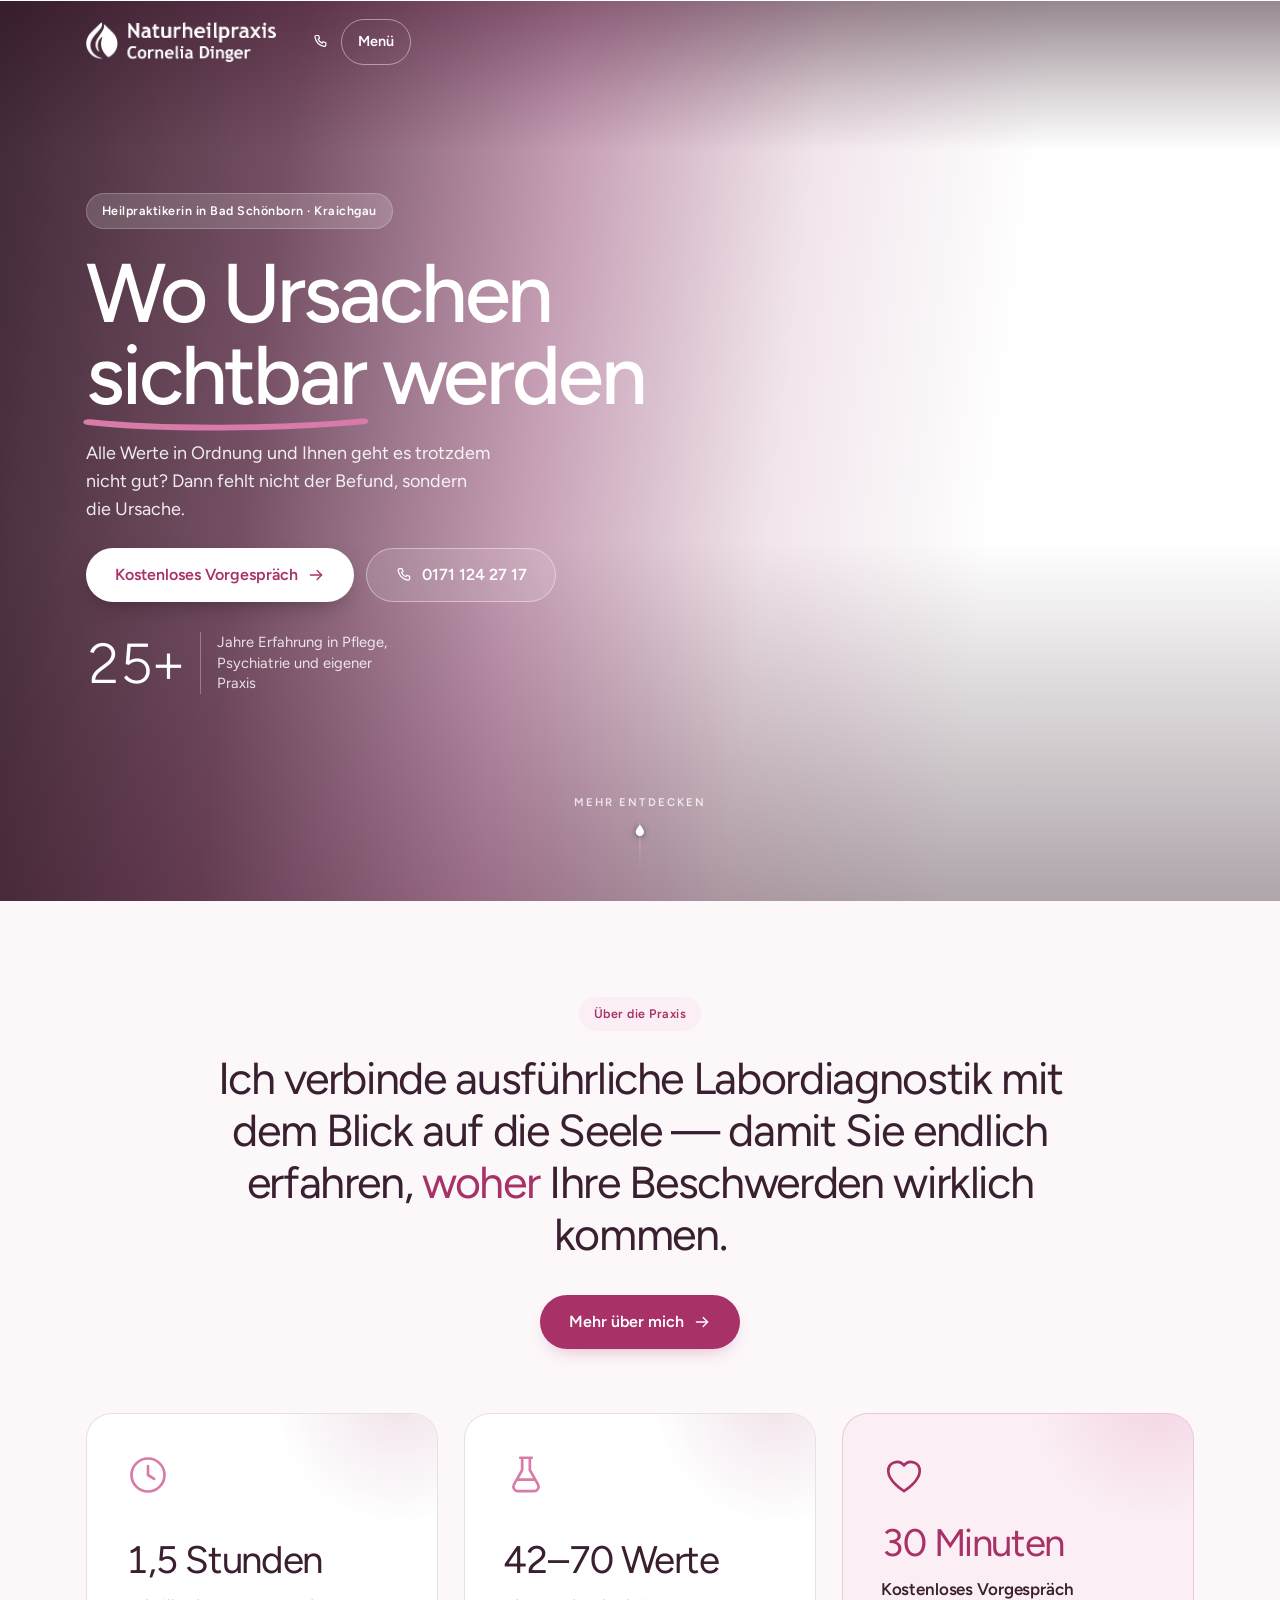
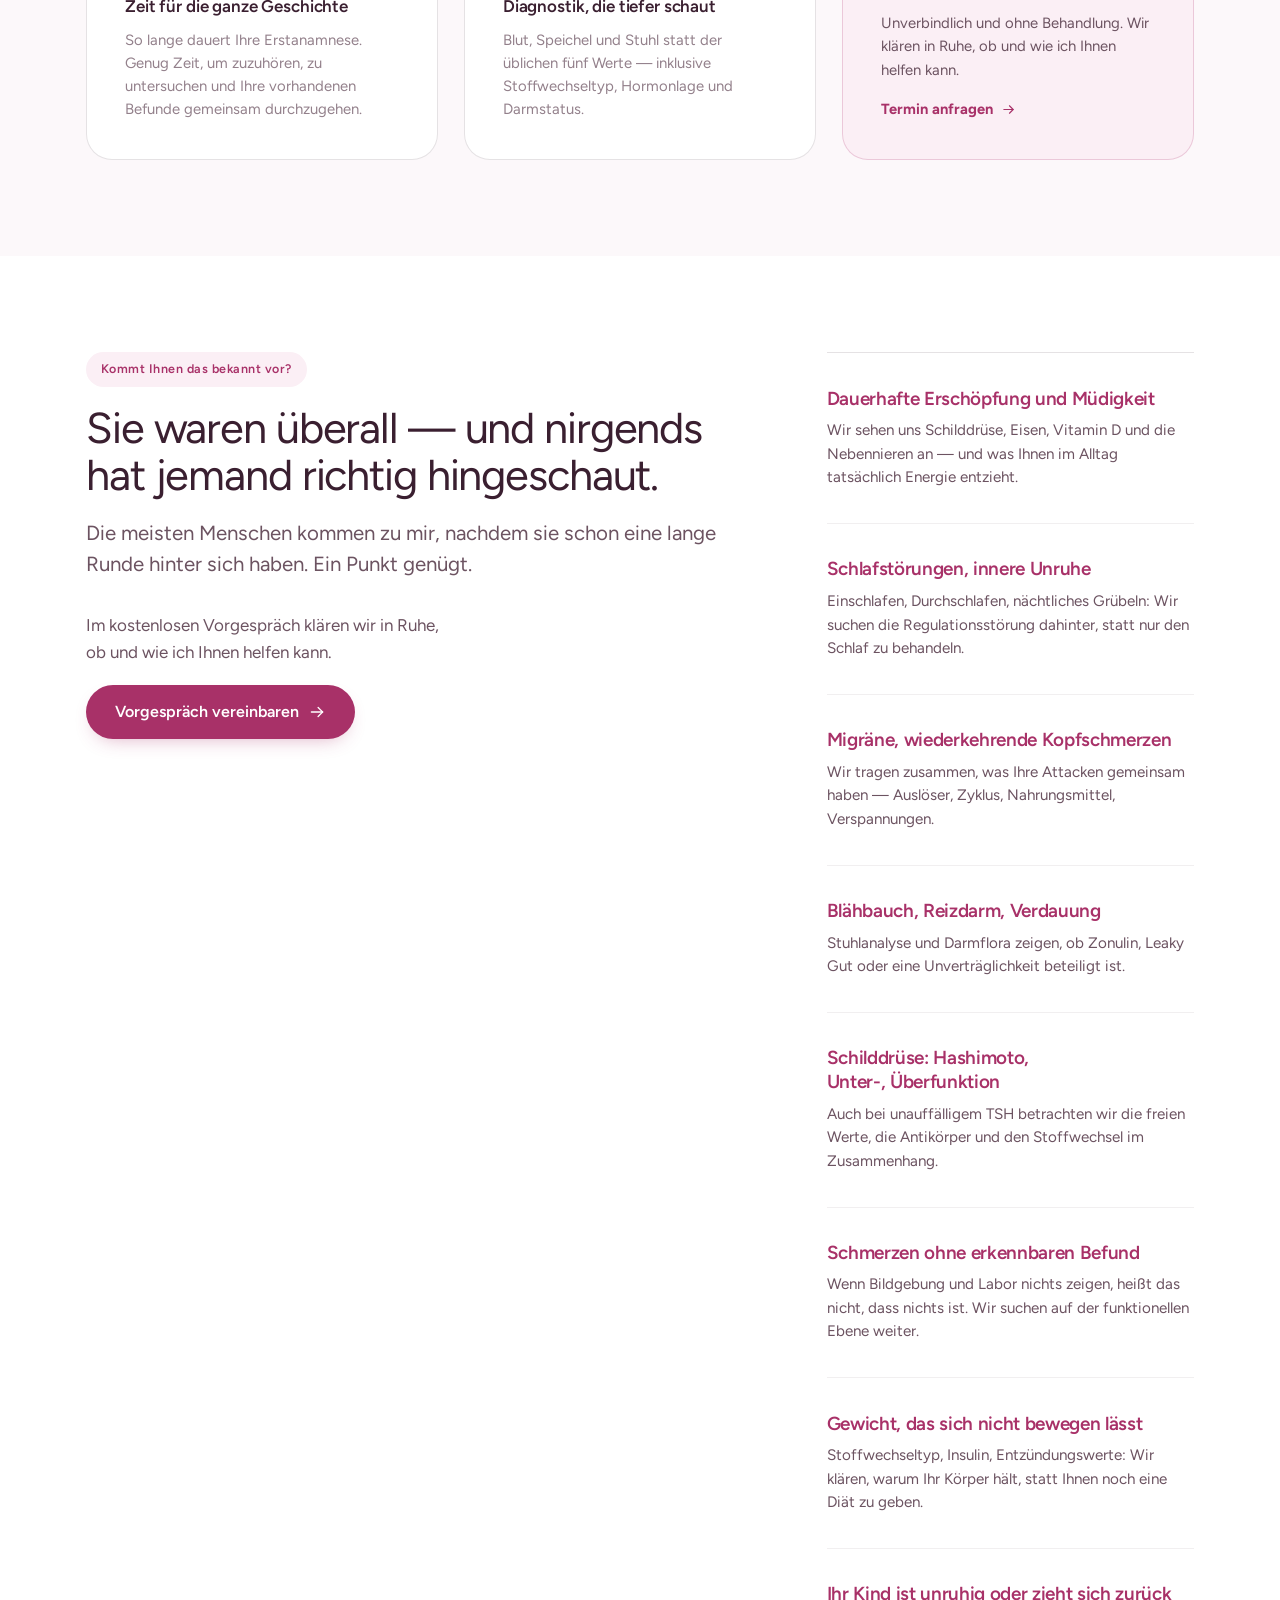
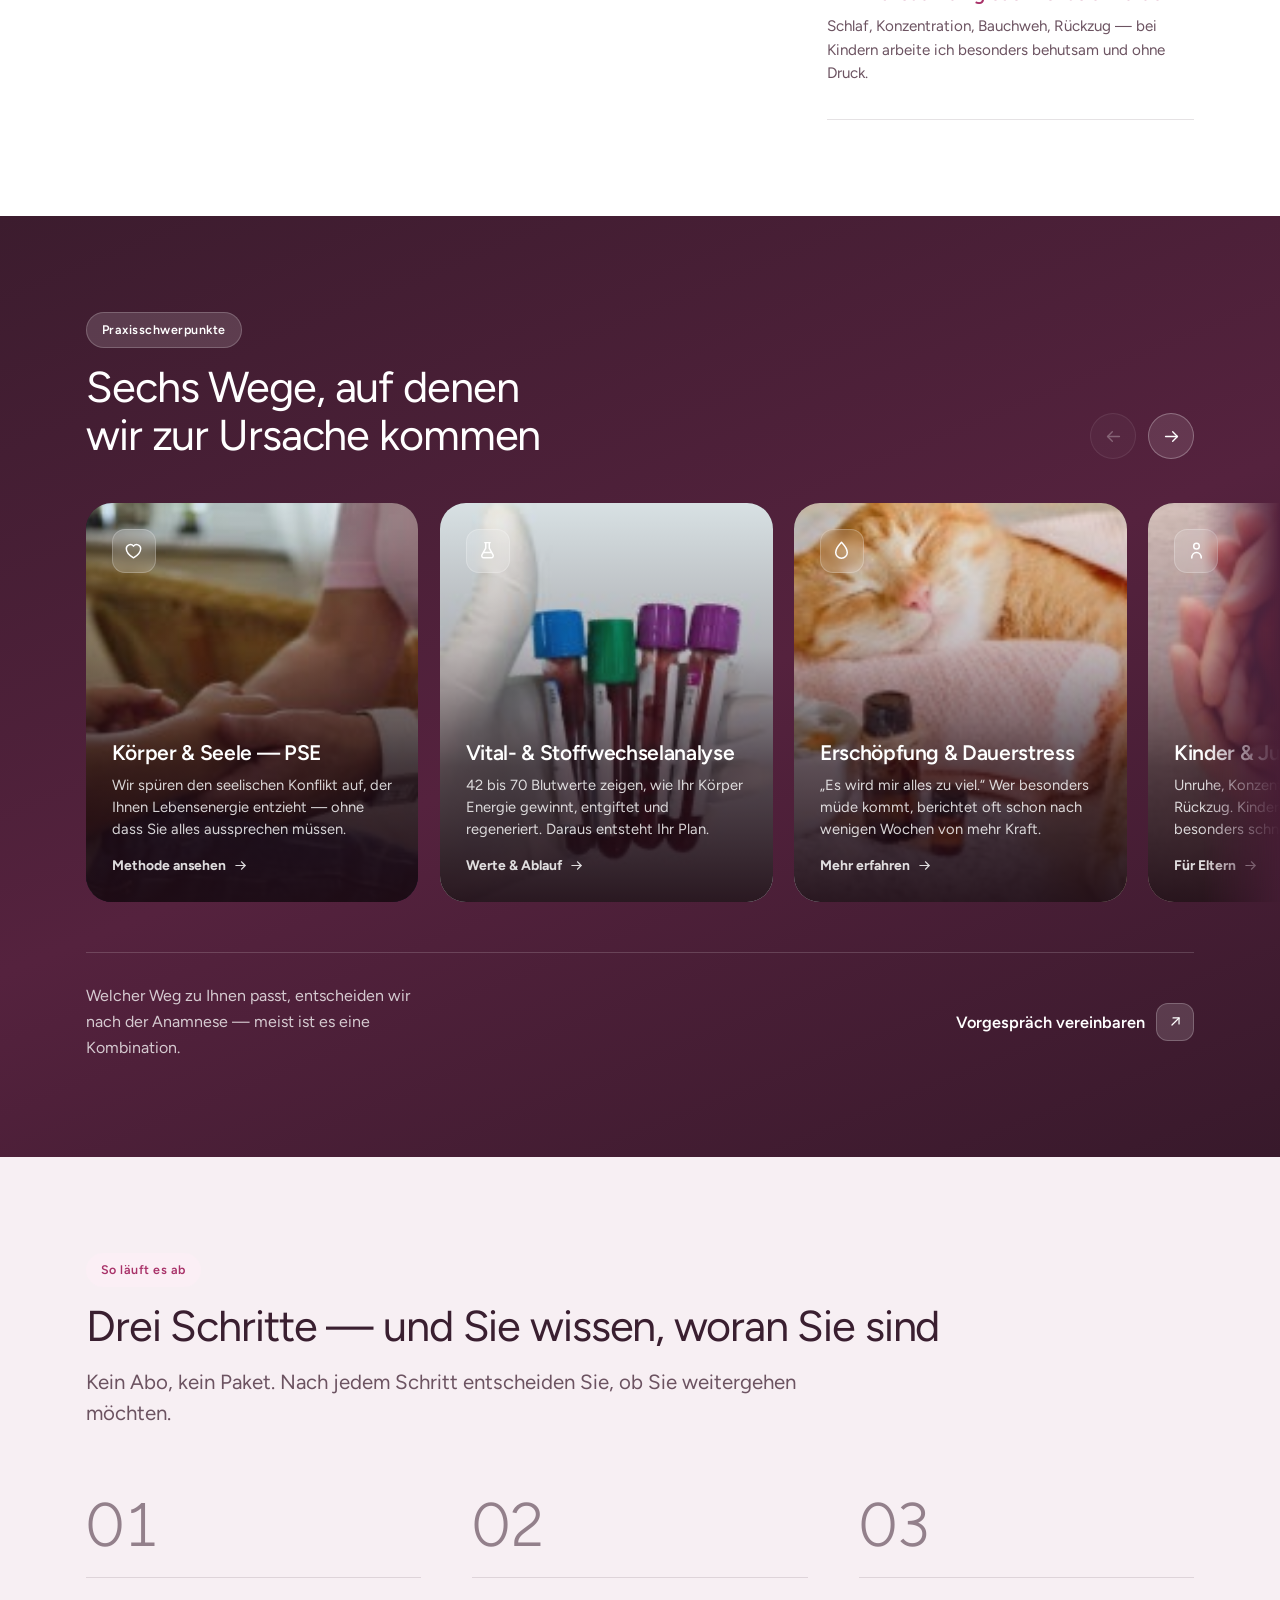
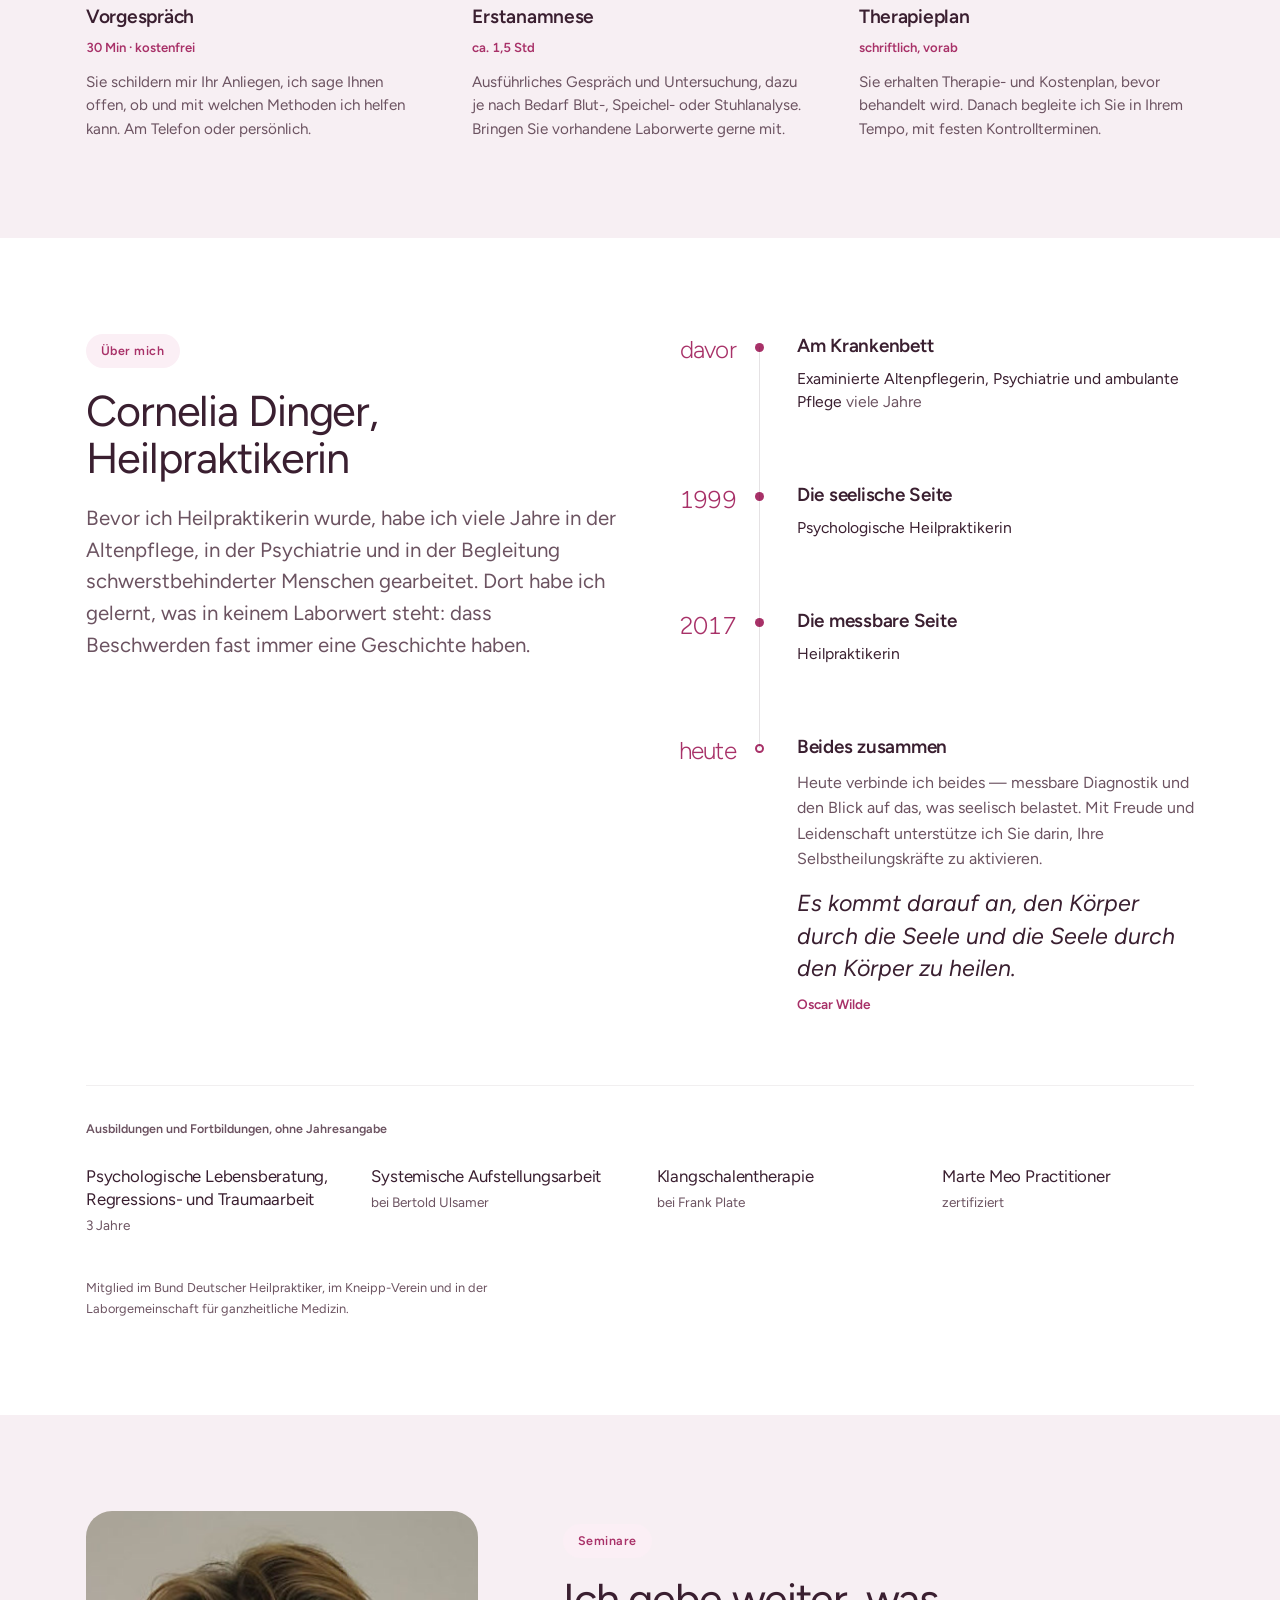
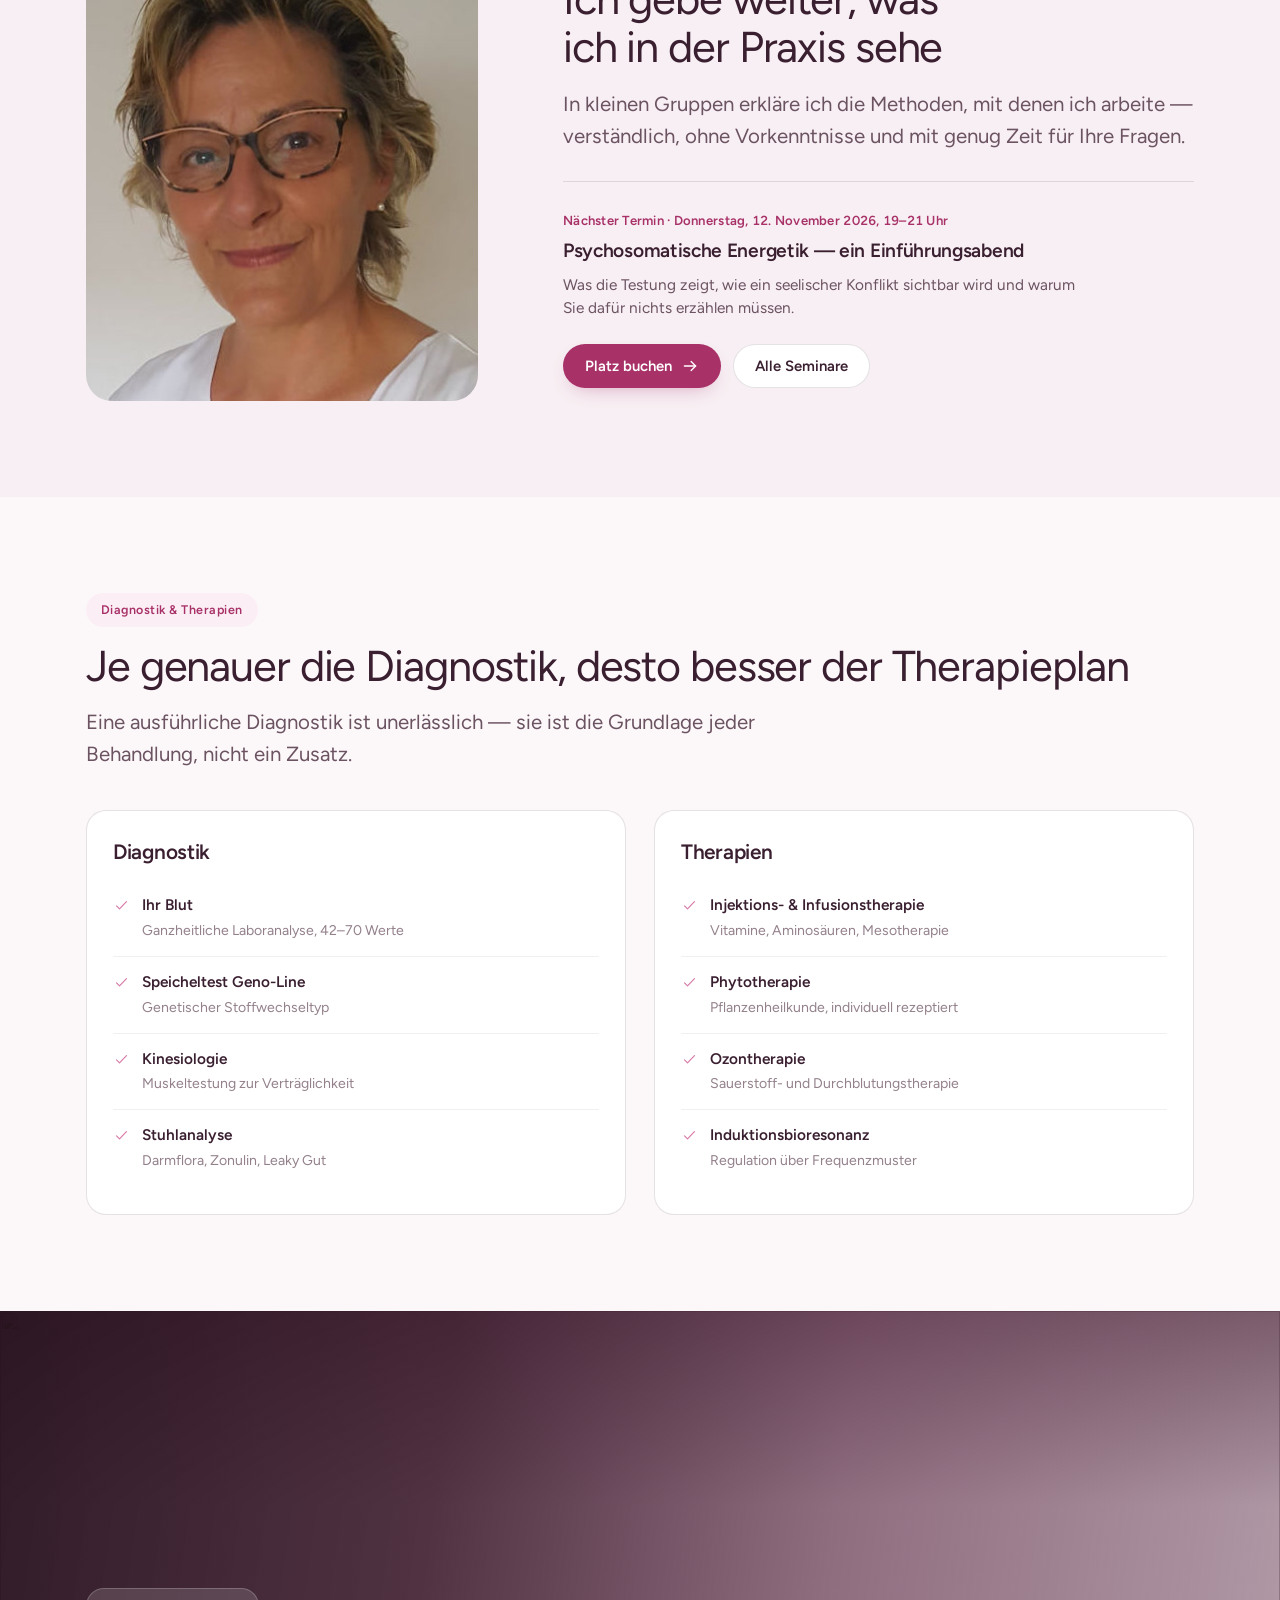
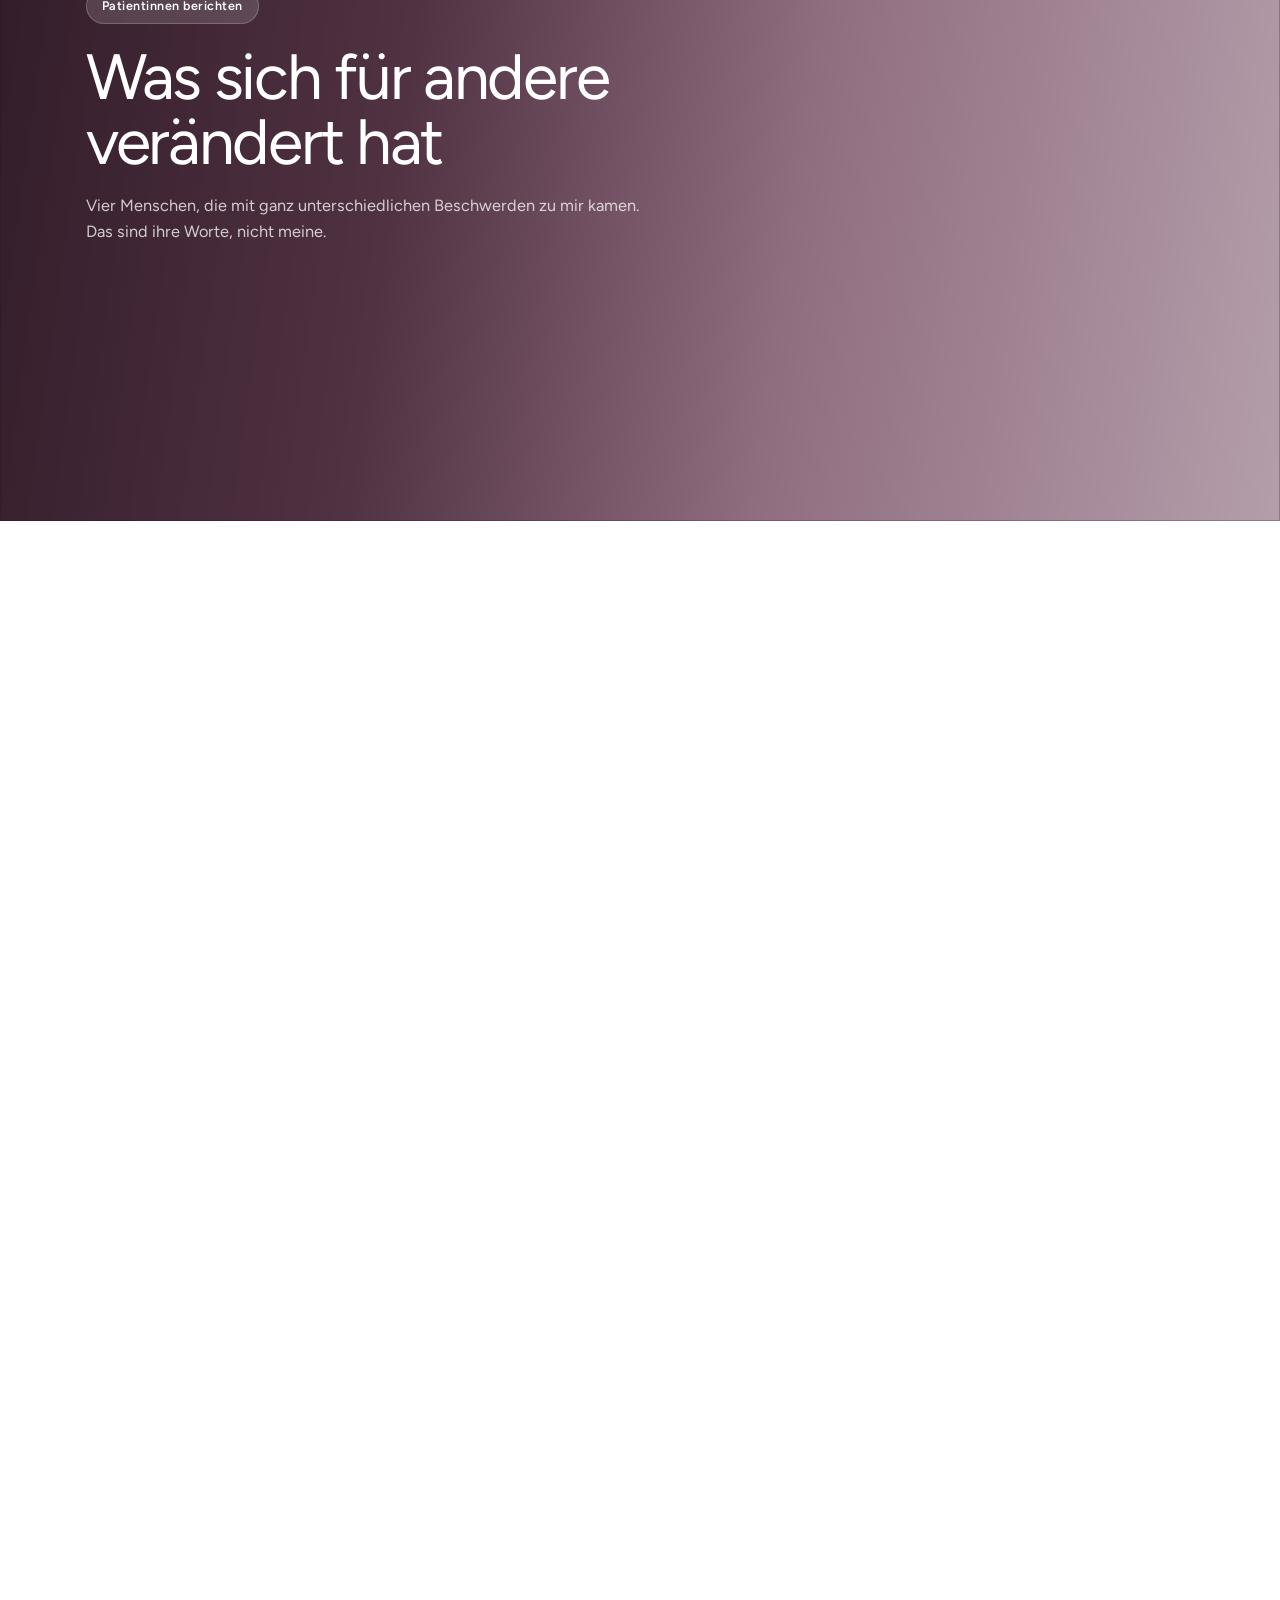
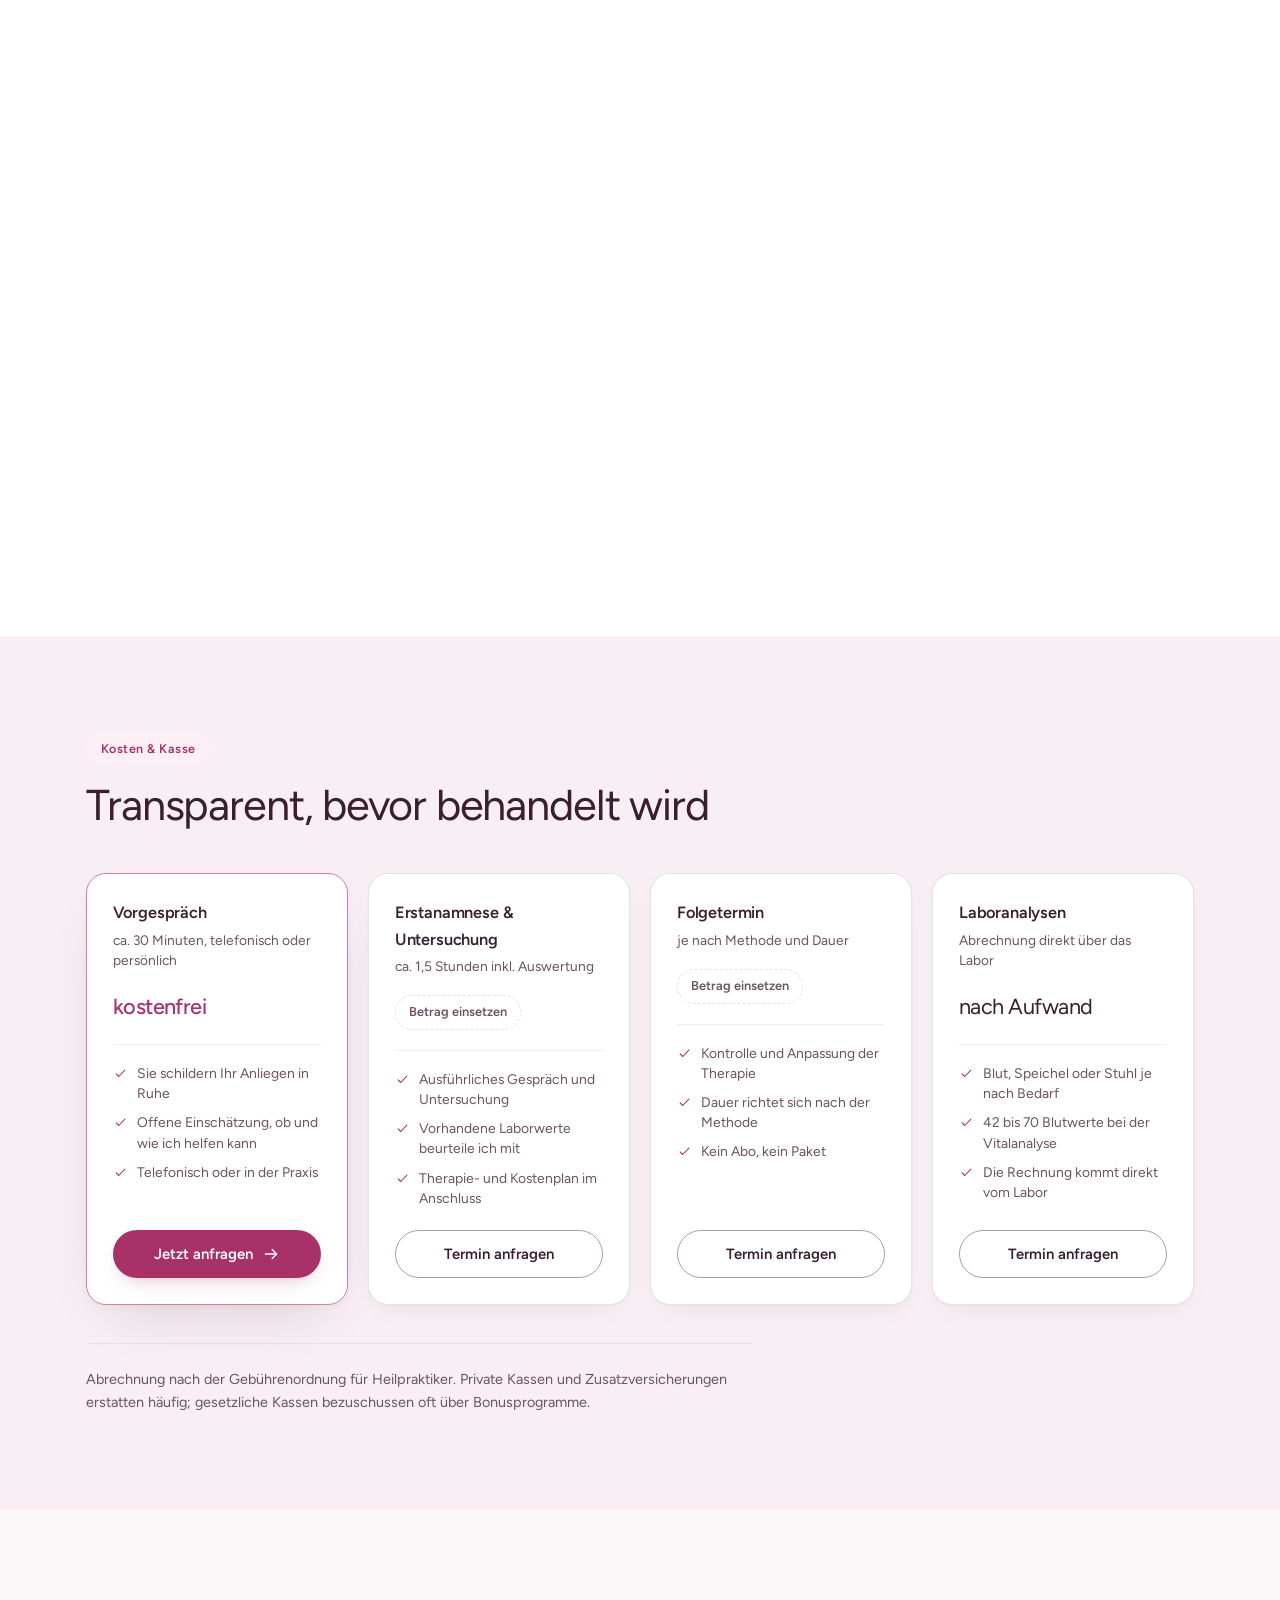
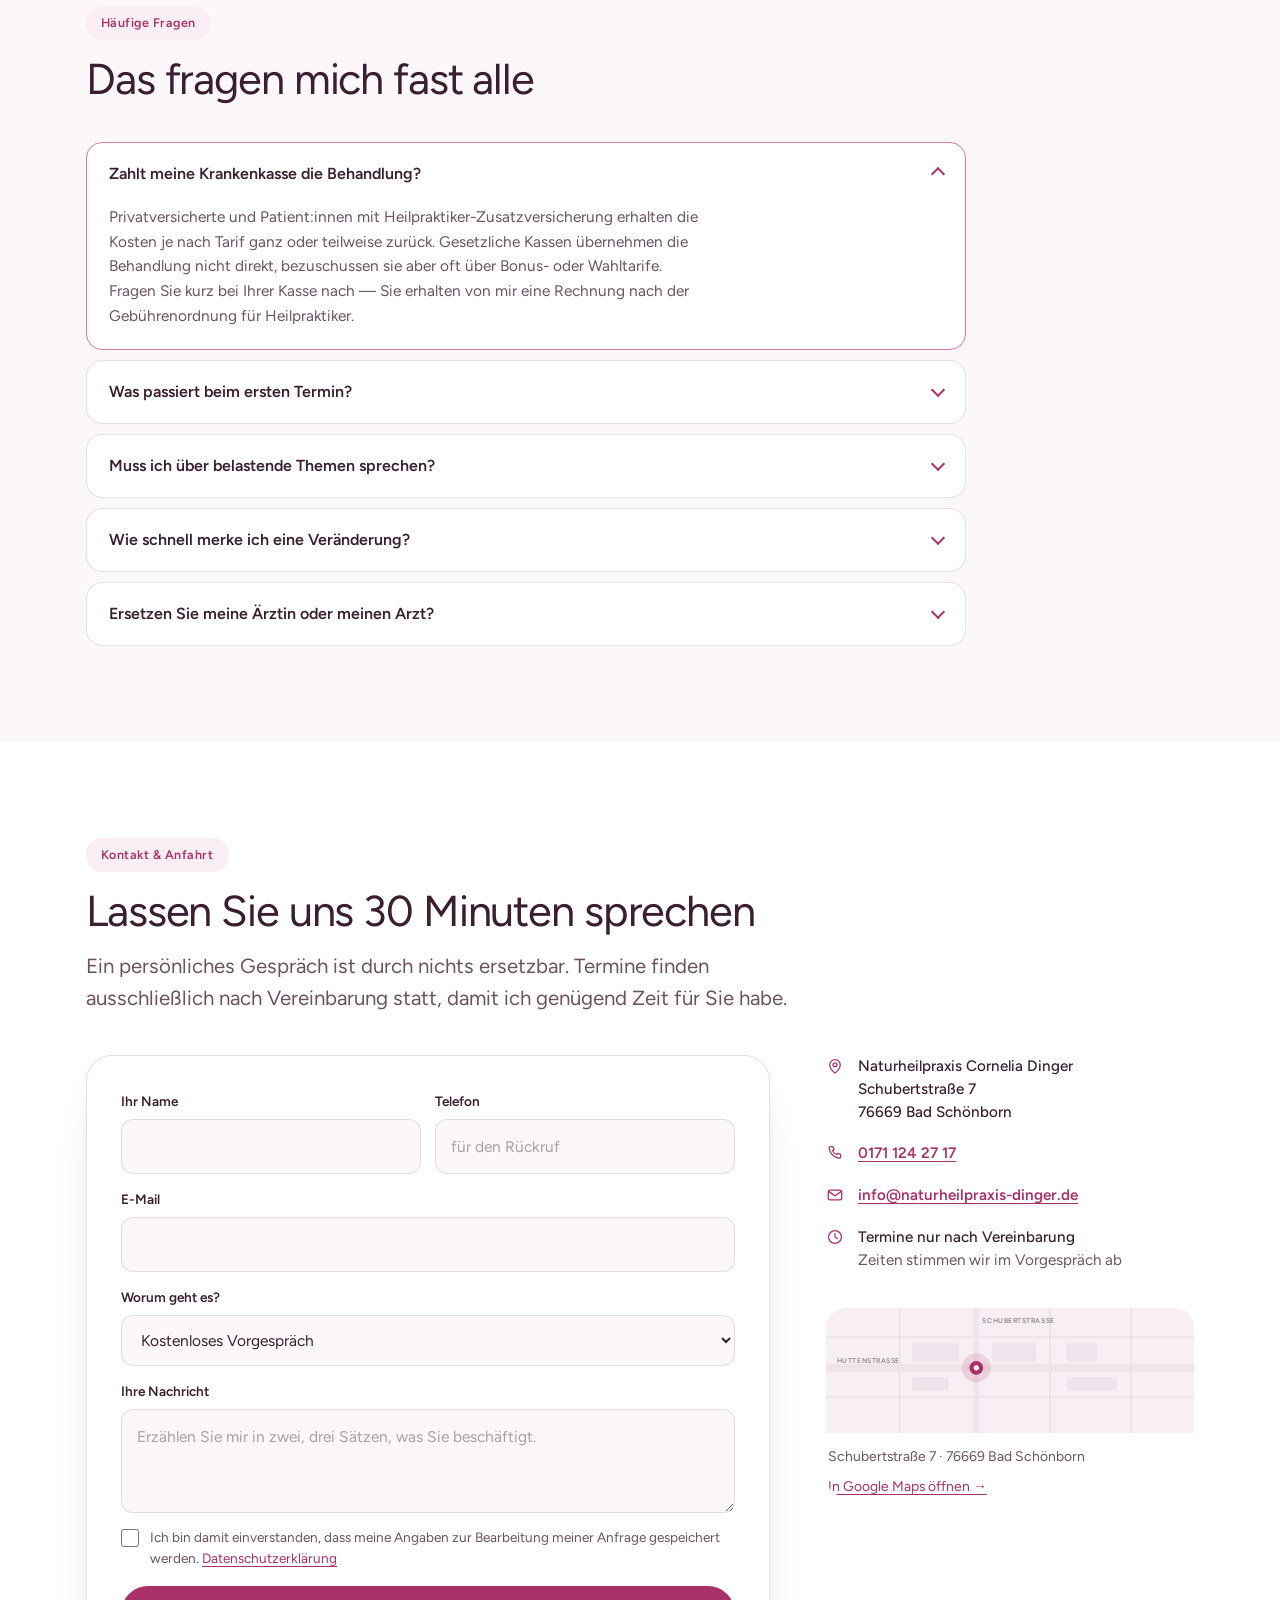
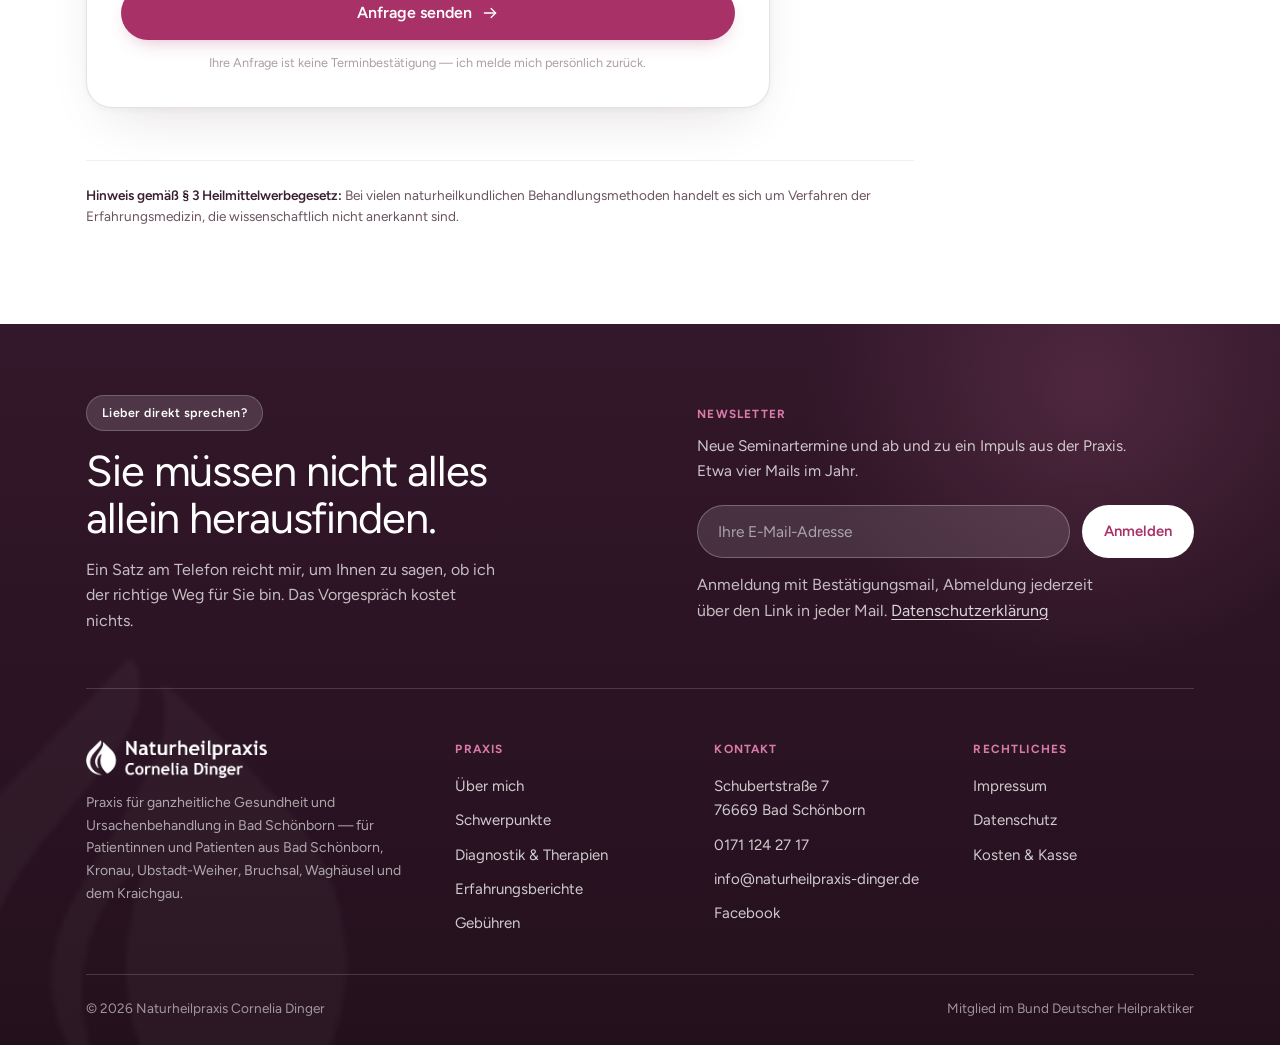
==== commit 7b8cc98f: "Remove the footer phone and mail row .footreach is gone, and with it .bigtel, .bigtel__ring, .bigtel" ====
--- a/index.html
+++ b/index.html
@@ -52,7 +52,7 @@
      are always fetched in CORS mode. -->
 <link rel="preload" href="assets/fonts/figtree-latin.woff2" as="font" type="font/woff2" crossorigin>
 
-<link rel="stylesheet" href="site.css?v=f35c30d5">
+<link rel="stylesheet" href="site.css?v=97590e80">
 
 <svg width="0" height="0" style="position:absolute" aria-hidden="true" focusable="false">
   <symbol id="i-check" viewBox="0 0 24 24"><path d="m5 12.6 4.2 4.2L19 6.6"/></symbol>
@@ -733,19 +733,6 @@
       </form>
     </div>
 
-    <div class="footreach">
-        <a class="bigtel" href="tel:+491711242717">
-          <span class="bigtel__ring"><svg class="ico"><use href="#i-phone"/></svg></span>
-          <span class="bigtel__t">
-            <small>30 Minuten · kostenfrei</small>
-            <b>0171 124 27 17</b>
-          </span>
-        </a>
-        <a class="footmail" href="mailto:info@naturheilpraxis-dinger.de">
-          <svg class="ico"><use href="#i-mail"/></svg> info@naturheilpraxis-dinger.de
-        </a>
-    </div>
-
     <div class="foot__grid">
       <div>
         <img class="foot__logo" src="assets/clean/logo.png" alt="Naturheilpraxis Cornelia Dinger" width="404" height="85">
--- a/site.css
+++ b/site.css
@@ -1090,50 +1090,6 @@
    spacing it carried as a standalone row. The phone and mail moved down to
    that row instead. */
 .footcta .news{margin-top:0;padding-top:0;border-top:0}
-/* No rule and no margin of its own: .footcta already draws the divider above
-   it, and carrying a second one left two hairlines with an empty band between
-   them. This row just sits under that single line. */
-.footreach{
-  display:flex;flex-wrap:wrap;align-items:center;
-  gap:clamp(18px,3vw,54px);
-  margin-top:0;padding-top:clamp(26px,3vw,38px);
-}
-
-.bigtel{
-  display:inline-flex;align-items:center;gap:clamp(14px,1.5vw,20px);
-  text-decoration:none;color:#fff;
-  transition:transform .16s var(--ease-out);
-}
-.bigtel__ring{
-  width:clamp(48px,4.4vw,60px);aspect-ratio:1;border-radius:50%;flex:none;
-  background:rgba(255,255,255,.1);border:1px solid rgba(255,255,255,.22);
-  display:grid;place-items:center;
-  transition:background .2s var(--ease-out),color .2s var(--ease-out),border-color .2s var(--ease-out);
-}
-.bigtel__ring .ico{width:44%;height:44%;color:#fff;transition:color .2s var(--ease-out)}
-.bigtel__t{display:flex;flex-direction:column;line-height:1.15}
-.bigtel__t small{
-  font-size:.74rem;font-weight:700;letter-spacing:.11em;text-transform:uppercase;
-  color:var(--bright);margin-bottom:7px;
-}
-.bigtel__t b{
-  font-size:clamp(1.55rem,2.9vw,2.3rem);font-weight:400;letter-spacing:-.032em;
-  font-variant-numeric:tabular-nums;
-}
-@media (hover:hover) and (pointer:fine){
-  .bigtel:hover .bigtel__ring{background:var(--bright);border-color:var(--bright)}
-  .bigtel:hover .bigtel__ring .ico{color:#2A1018}
-}
-.bigtel:active{transform:scale(.985)}
-
-.footmail{
-  display:inline-flex;align-items:center;gap:10px;font-size:.97rem;font-weight:500;
-  color:rgba(255,255,255,.78);text-decoration:none;
-  transition:color .18s var(--ease-out);
-}
-.footmail .ico{width:17px;height:17px;color:var(--bright)}
-.footmail:hover{color:#fff}
-
 .foot__grid{display:grid;grid-template-columns:1.5fr 1fr 1fr 1fr;gap:clamp(22px,3vw,44px);margin-top:clamp(34px,4vw,52px)}
 .foot h4{font-size:.74rem;font-weight:700;letter-spacing:.1em;text-transform:uppercase;color:var(--bright);margin-bottom:15px}
 .foot a{color:rgba(255,255,255,.78);text-decoration:none;transition:color .16s var(--ease-out)}
@@ -1202,7 +1158,6 @@
   .mapcard__foot a,.info dd a{display:inline-block;padding:6px 0;min-height:32px}
   .foot ul a,.foot__bar a{display:inline-block;padding:7px 0;min-height:32px}
   .foot ul{gap:4px}                     /* the padding above now carries the rhythm */
-  .footmail{padding:6px 0;min-height:32px}
 
   /* iOS Safari zooms the whole page when a focused input is under 16px, so
      every form field on the site would jump on tap. .97rem lands at 15.52px
